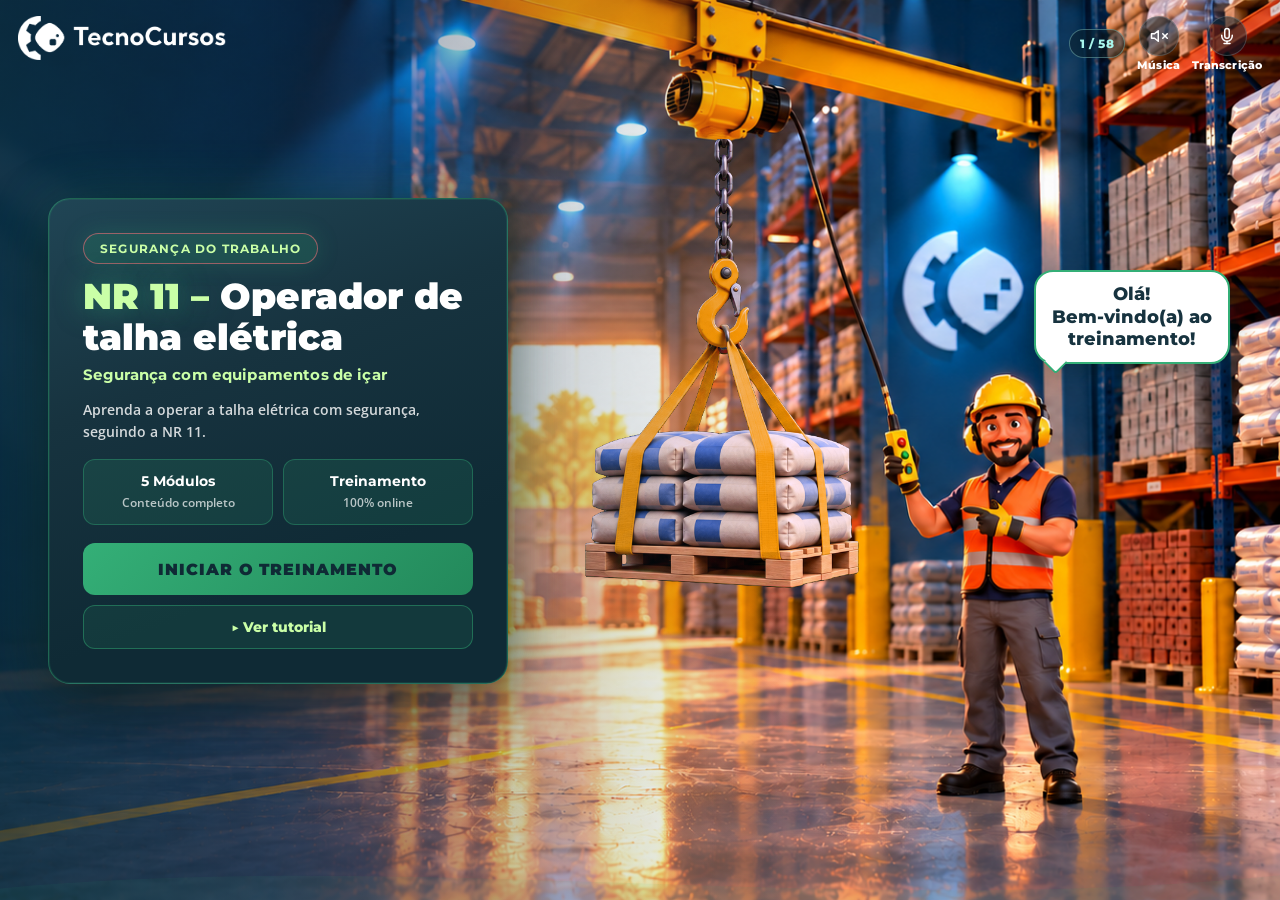
==== sessao-aprender.html @ 987eda0e "Publica o treinamento NR 11 Operador de Talha (HTML, áudios TTS e assets). EOF  Co-authored-by: Curs" ====
<!DOCTYPE html>
<html lang="pt-BR">
<head>
  <meta charset="UTF-8">
  <meta name="viewport" content="width=device-width, initial-scale=1, viewport-fit=cover">
  <meta name="referrer" content="no-referrer">
  <title>NR 11 – Operador de talha elétrica</title>
  <link href="https://fonts.googleapis.com/css2?family=Montserrat:wght@400;600;700;800;900&family=Open+Sans:wght@400;600;700&display=swap" rel="stylesheet">
  <script src="placeholders.js"></script>
  <link rel="stylesheet" href="question-screen.css?v=fat2">
  <link rel="stylesheet" href="capa-animada.css?v=nr11-5">
  <link rel="stylesheet" href="fundo-novo.css?v=gradLaranja1">
  <link rel="stylesheet" href="menu-compacto.css?v=tres3">
  <link rel="stylesheet" href="atividades.css?v=balanca1">
  <link rel="stylesheet" href="avancado-unlock.css?v=1">
  <link rel="stylesheet" href="mobile.css?v=m12">
  <style>
    html, body { margin: 0; height: 100%; overflow: hidden; }
  </style>
</head>
<body>
  <div class="qs-app" id="app">
    <!-- Selo "Bem-vindo ao treinamento" — sempre depois da capa (página 1),
         antes do menu. Toque/clique ou 6s para continuar. -->
    <section class="qs-unlock" id="unlockIntro" hidden aria-label="Bem-vindo ao treinamento">
      <div class="qs-unlock-badge" aria-hidden="true">
        <span class="qs-unlock-badge-face">⛓️</span>
      </div>
      <div class="qs-unlock-tag">NR 11 — OPERADOR DE TALHA ELÉTRICA</div>
      <h1 class="qs-unlock-title">Bem-vindo ao<br>treinamento</h1>
      <p class="qs-unlock-sub">Mais segurança para quem opera a talha elétrica.</p>
      <button type="button" class="qs-unlock-skip" id="btnUnlockSkip">Toque para continuar</button>
    </section>

    <!-- Capa (igual à referência) -->
    <section class="qs-home" id="home" aria-label="Abertura do treinamento">
      <div class="qs-home-photo" aria-hidden="true">
        <img class="qs-home-photo-img" id="homePhotoImg" src="assets/fotos/capa-fundo.png" alt="Capa do treinamento: instrutor da TecnoCursos ao lado de uma estante de EPIs">
        <div class="qs-home-veil"></div>
      </div>
      <div class="qs-home-inner">
        <div class="qs-home-card">
          <div class="qs-home-tag">SEGURANÇA DO TRABALHO</div>
          <h1><em>NR 11 –</em> Operador de talha elétrica</h1>
          <p class="qs-home-level">Segurança com equipamentos de içar</p>
          <p>Aprenda a operar a talha elétrica com segurança, seguindo a NR 11.</p>
          <div class="qs-home-badges">
            <div class="qs-home-badge">
              <div>
                <strong>5 Módulos</strong>
                <span>Conteúdo completo</span>
              </div>
            </div>
            <div class="qs-home-badge">
              <div>
                <strong>Treinamento</strong>
                <span>100% online</span>
              </div>
            </div>
          </div>
          <div class="qs-home-actions">
            <button type="button" class="qs-home-start" id="btnStartHome">
              <span>INICIAR O TREINAMENTO</span>
            </button>
            <button type="button" class="qs-home-tutorial" id="btnTutorialHome">
              <span>▶ Ver tutorial</span>
            </button>
          </div>
        </div>
      </div>
      <div class="qs-home-logo">
        <img src="assets/fotos/LOGO.png" alt="TecnoCursos">
      </div>
      <div class="qs-wave" aria-hidden="true">
        <svg viewBox="0 0 1440 100" preserveAspectRatio="none">
          <path d="M0,55 C480,10 960,90 1440,40 L1440,100 L0,100 Z" fill="rgba(52,175,119, 0.07)" />
        </svg>
      </div>
    </section>

    <header class="qs-top" id="topBar" hidden>
      <div class="qs-brand">
        <img src="assets/fotos/LOGO.png" alt="TecnoCursos">
      </div>
      <div class="qs-progress" id="progress" aria-label="Progresso"></div>
      <span class="qs-page-chip" id="pageChip" hidden>0/0</span>
      <div class="qs-tools">
        <button type="button" id="btnMode" class="qs-sim-btn" title="Modo simulação" hidden aria-pressed="false">
          <span class="qs-label" id="simLabel">Simulação: OFF</span>
        </button>
        <button type="button" id="btnMusic" class="qs-tool-btn" title="Música" aria-pressed="false">
          <span class="qs-tool-disc">
            <svg class="qs-tool-ico ico-off" viewBox="0 0 24 24" fill="none" stroke="currentColor" stroke-width="2" stroke-linecap="round" stroke-linejoin="round" aria-hidden="true">
              <polygon points="11 5 6 9 2 9 2 15 6 15 11 19 11 5"/><line x1="23" y1="9" x2="17" y2="15"/><line x1="17" y1="9" x2="23" y2="15"/>
            </svg>
            <svg class="qs-tool-ico ico-on" viewBox="0 0 24 24" fill="none" stroke="currentColor" stroke-width="2" stroke-linecap="round" stroke-linejoin="round" aria-hidden="true">
              <polygon points="11 5 6 9 2 9 2 15 6 15 11 19 11 5"/><path d="M15.54 8.46a5 5 0 0 1 0 7.07"/><path d="M19.07 4.93a10 10 0 0 1 0 14.14"/>
            </svg>
          </span>
          <span class="qs-tool-label">Música</span>
        </button>
        <button type="button" id="btnTranscript" class="qs-tool-btn" title="Transcrição">
          <span class="qs-tool-disc">
            <svg class="qs-tool-ico" viewBox="0 0 24 24" fill="none" stroke="currentColor" stroke-width="2" stroke-linecap="round" stroke-linejoin="round" aria-hidden="true">
              <path d="M12 2a3 3 0 0 0-3 3v7a3 3 0 0 0 6 0V5a3 3 0 0 0-3-3z"/><path d="M19 11v1a7 7 0 0 1-14 0v-1"/><line x1="12" y1="19" x2="12" y2="22"/><line x1="8" y1="22" x2="16" y2="22"/>
            </svg>
          </span>
          <span class="qs-tool-label">Transcrição</span>
        </button>
      </div>
    </header>

    <main class="qs-stage" id="stage" hidden>
      <button class="qs-nav" id="btnBack" aria-label="Anterior" disabled>
        <svg viewBox="0 0 24 24" fill="none" stroke="currentColor" stroke-width="2.4" stroke-linecap="round" stroke-linejoin="round"><polyline points="15 18 9 12 15 6"/></svg>
      </button>
      <div class="qs-col">
        <div class="qs-pts" id="ptsChip" hidden><span class="qs-pts-val">0 pts</span></div>
        <div class="qs-shell" id="shell"></div>
        <button type="button" class="qs-more" id="btnMore" hidden aria-label="Ver o conteúdo abaixo">
          <svg viewBox="0 0 24 24" fill="none" stroke="currentColor" stroke-width="2.6" stroke-linecap="round" stroke-linejoin="round" aria-hidden="true"><polyline points="6 9 12 15 18 9"/></svg>
        </button>
      </div>
      <button class="qs-nav" id="btnFwd" aria-label="Próximo" disabled>
        <svg viewBox="0 0 24 24" fill="none" stroke="currentColor" stroke-width="2.4" stroke-linecap="round" stroke-linejoin="round"><polyline points="9 18 15 12 9 6"/></svg>
      </button>
    </main>

    <div class="qs-wave qs-wave-session" id="sessionWave" aria-hidden="true" hidden>
      <svg viewBox="0 0 1440 100" preserveAspectRatio="none">
        <path d="M0,55 C480,10 960,90 1440,40 L1440,100 L0,100 Z" fill="rgba(52,175,119, 0.07)" />
      </svg>
    </div>
  </div>

  <!-- Modal Tutorial -->
  <div class="qs-tut-overlay" id="tutorialModal" hidden>
    <div class="qs-tut-card" role="dialog" aria-modal="true" aria-labelledby="tutTitle">
      <div class="qs-tut-accent" aria-hidden="true"></div>
      <div class="qs-tut-badge">▶ TUTORIAL</div>
      <h2 id="tutTitle">Antes de começar — <span>Orientações iniciais</span></h2>
      <p>Assista ao vídeo para entender como navegar pelos módulos, responder às atividades e usar as ferramentas.</p>
      <div class="qs-tut-video">
        <iframe id="tutIframe" src="https://player-vz-d35edf2a-8e7.tv.pandavideo.com.br/embed/?v=58c2b207-5c32-4336-acba-6df97de39825&saveProgress=false" title="Tutorial do treinamento" allow="accelerometer;gyroscope;autoplay;encrypted-media;picture-in-picture" allowfullscreen fetchpriority="high"></iframe>
      </div>
      <div class="qs-tut-foot">
        <button type="button" class="qs-tut-close" id="btnTutorialClose">✓ Entendi, vamos começar</button>
      </div>
    </div>
  </div>

    <div class="qs-toast" id="simToast" hidden role="status"></div>

    <button type="button" class="qs-jump-fab" id="simFab" hidden>Sim · mapa</button>
    <aside class="qs-jump" id="simJump" hidden>
      <header>
        <div>
          <strong>Mapa da simulação</strong>
          <span id="simJumpPos">—</span>
        </div>
        <button type="button" id="btnJumpClose" aria-label="Fechar mapa">×</button>
      </header>
      <div class="qs-jump-list" id="simJumpList"></div>
      <button type="button" class="qs-jump-off" id="btnJumpOff">Desligar simulação</button>
    </aside>

  <audio id="bg-music" loop preload="metadata" aria-hidden="true"></audio>

  <script src="question-screen-data.js?v=fat1"></script>
  <script src="question-screen.js?v=fat1"></script>
  <script src="capa-animada.js?v=nr11-3"></script>
  <script src="narration-text.js?v=mergeFirstAid7"></script>
  <script src="narration.js?v=tts6"></script>
  <script>
(function () {
  var session = window.QUESTION_SCREEN_SESSION;
  if (!session || !session.modules || !session.modules.length) {
    document.getElementById('shell').innerHTML = '<div class="qs-menu"><p>Conteúdo não encontrado.</p></div>';
    return;
  }

  var modules = session.modules;

  /* A abertura e o menu também são páginas numeradas, então abrem o catálogo.
     mi/si = -1 marca que não são telas de módulo; quem navega olha o "view". */
  var catalog = [
    { n: 1, view: 'home', mi: -1, si: -1, mod: 0, type: 'home', title: 'Abertura', kind: 'Abertura' },
    { n: 2, view: 'menu', mi: -1, si: -1, mod: 0, type: 'menu', title: 'Conteúdo programático', kind: 'Menu' }
  ];
  modules.forEach(function (m, mi) {
    (m.screens || []).forEach(function (s, si) {
      catalog.push({
        n: catalog.length + 1,
        view: 'play',
        mi: mi,
        si: si,
        mod: m.id,
        type: s.type || '',
        title: s.title || s.question || s.kicker || s.type || 'Tela',
        kind: (
          s.type === 'cover' ? 'Capa' :
          s.type === 'video' ? 'Vídeo' :
          s.type === 'image' ? 'Foto' :
          s.type === 'content' ? 'Texto' :
          s.type === 'quiz-intro' ? 'Desafio' :
          s.type === 'question' ? 'Pergunta' :
          s.type === 'reflect' ? 'Reflexão' :
          s.type === 'compare' ? 'Compare' :
          s.type === 'order' ? 'Ordenar' :
          s.type === 'match' ? 'Associação' :
          s.type === 'fill' ? 'Completar' :
          s.type === 'sort' ? 'Classificar' :
          s.type === 'rhythm' ? 'Ritmo' :
          s.type === 'finale' ? 'Conclusão' :
          s.type
        )
      });
    });
  });
  var jumpOpen = false;
  var modIndex = -1;
  var slideIndex = 0;
  var answered = {};
  var qs = null;
  var mode = 'home'; /* home | menu | play */
  var showingResult = false;
  var autoAdvanceTimer = null;
  var quizState = {
    active: false,
    correct: 0,
    answered: 0,
    minCorrect: 0,
    total: 0,
    introIndex: -1,
    passed: false,
    points: 0,
    streak: 0,
    bestStreak: 0
  };
  var sessionAnswers = {};
  var PTS_MAX = 50;
  function isScoreType(type) {
    return type === 'question' || type === 'order' || type === 'match' || type === 'fill' || type === 'sort' || type === 'rhythm';
  }
  function isGateType(type) {
    return isScoreType(type) || type === 'reflect' || type === 'compare';
  }
  // regras/atividades interativas: a seta só libera depois de concluir a sequência
  function isStepsGate(s) {
    if (!s || s.type !== 'content') return false;
    if (s.steps || s.skin === 'ficha') return true;
    var layout = s.layout;
    if (layout === 'lista-foto' || layout === 'acordeao' || layout === 'mural') return true;
    if (layout === 'quickcards' && (s.qcStyle === 'checklist' || s.qcStyle === 'deck')) return true;
    return false;
  }
  // vídeo com player: só libera o avanço faltando ~8s para o fim
  function isVideoGate(s) {
    return !!(s && s.type === 'video' && (s.embed || s.panda || s.video));
  }
  function isQuizStep(s) {
    return !!(s && isScoreType(s.type));
  }
  var questionCount = catalog.filter(function (item) { return isScoreType(item.type); }).length;

  function sessionTotals() {
    var pts = 0;
    var hits = 0;
    Object.keys(sessionAnswers).forEach(function (id) {
      var a = sessionAnswers[id] || {};
      pts += a.pts || 0;
      if (a.correct) hits += 1;
    });
    return {
      points: pts,
      hits: hits,
      answered: Object.keys(sessionAnswers).length,
      questions: questionCount,
      max: questionCount * PTS_MAX
    };
  }

  function sessionMedal(tot) {
    var max = tot.max || 1;
    var pct = tot.points / max;
    if (pct >= 0.8) return { emoji: '🥇', name: 'Medalha de ouro', rank: 'gold' };
    if (pct >= 0.6) return { emoji: '🥈', name: 'Medalha de prata', rank: 'silver' };
    return { emoji: '🥉', name: 'Medalha de bronze', rank: 'bronze' };
  }

  function quizMedal(passed, correct, total) {
    var pct = total ? correct / total : 0;
    if (pct >= 1) return { emoji: '🥇', name: 'Medalha de ouro', rank: 'gold' };
    if (passed && pct >= 0.8) return { emoji: '🥈', name: 'Medalha de prata', rank: 'silver' };
    if (passed) return { emoji: '🥉', name: 'Medalha de bronze', rank: 'bronze' };
    return { emoji: '📚', name: '', rank: 'none' };
  }

  function updatePtsChip() {
    var chip = document.getElementById('ptsChip');
    if (!chip) return;
    var tot = sessionTotals();
    /* O placar só faz sentido na atividade do fim do módulo: fora dela não
       há o que pontuar, e o chip virava enfeite pelo resto do curso. Vale
       da abertura do desafio até o resultado; depois some de novo. */
    var s = mode === 'play' ? current() : null;
    var noDesafio = !!s && (isScoreType(s.type) || s.type === 'quiz-intro');
    chip.hidden = !(noDesafio || (mode === 'play' && showingResult));
    var val = chip.querySelector('.qs-pts-val');
    if (!val) {
      val = document.createElement('span');
      val.className = 'qs-pts-val';
      chip.insertBefore(val, chip.firstChild);
    }
    val.textContent = tot.points + ' pts';
  }

  /* No acerto o placar “pula” e sobe um +N — feedback rápido sem atrapalhar. */
  function celebratePts(gained) {
    var chip = document.getElementById('ptsChip');
    if (!chip || !(gained > 0)) {
      updatePtsChip();
      return;
    }
    updatePtsChip();
    chip.classList.remove('is-gain');
    void chip.offsetWidth;
    chip.classList.add('is-gain');

    var fly = chip.querySelector('.qs-pts-fly');
    if (!fly) {
      fly = document.createElement('span');
      fly.className = 'qs-pts-fly';
      fly.setAttribute('aria-hidden', 'true');
      chip.appendChild(fly);
    }
    fly.textContent = '+' + gained;
    fly.classList.remove('is-on');
    void fly.offsetWidth;
    fly.classList.add('is-on');

    clearTimeout(celebratePts._t);
    celebratePts._t = setTimeout(function () {
      chip.classList.remove('is-gain');
      if (fly) fly.classList.remove('is-on');
    }, 900);
  }

  function clearAutoAdvance() {
    if (autoAdvanceTimer) {
      clearTimeout(autoAdvanceTimer);
      autoAdvanceTimer = null;
    }
  }

  function resetQuizState() {
    quizState = {
      active: false,
      correct: 0,
      answered: 0,
      minCorrect: 0,
      total: 0,
      introIndex: -1,
      passed: false,
      points: 0,
      streak: 0,
      bestStreak: 0
    };
    showingResult = false;
    updatePtsChip();
  }

  function countQuizQuestionsFrom(startIdx) {
    var list = screens();
    var n = 0;
    for (var i = startIdx + 1; i < list.length; i++) {
      if (!isScoreType(list[i].type)) break;
      n++;
    }
    return n || 1;
  }

  function isLastQuizQuestion() {
    var s = current();
    if (!isQuizStep(s)) return false;
    var next = screens()[slideIndex + 1];
    return !isQuizStep(next);
  }

  function clearQuizAnswers() {
    var list = screens();
    if (quizState.introIndex < 0) return;
    for (var i = quizState.introIndex + 1; i < list.length; i++) {
      if (!isScoreType(list[i].type)) break;
      delete answered[list[i].id];
      delete sessionAnswers[list[i].id];
    }
  }

  /* Progresso dos módulos só vale nesta sessão (memória).
     F5 / Ctrl+F5 zera tudo e volta pra capa — como antes. */
  var RESUME_KEY = 'nr12-sessao-aprender-resume';
  var progress = { unlockedUpTo: 0, completed: {} };

  function saveResume() {
    /* no-op: não persiste mais no navegador */
  }

  try { localStorage.removeItem(RESUME_KEY); } catch (err) {}

  var demoMode = false;
  try { demoMode = sessionStorage.getItem('nr12-demoMode') === '1'; } catch (err) {}

  function isUnlocked(i) {
    if (demoMode) return true;
    return i >= 0 && i <= progress.unlockedUpTo;
  }

  function isCompleted(i) {
    return !!progress.completed[String(i)];
  }

  function completeCurrentModule() {
    if (modIndex < 0) return;
    progress.completed[String(modIndex)] = true;
    if (modIndex + 1 < modules.length) {
      progress.unlockedUpTo = Math.max(progress.unlockedUpTo, modIndex + 1);
    }
  }

  // módulo disponível agora; 0 quando todos já foram concluídos
  function nextModuleNumber() {
    for (var i = 0; i < modules.length; i++) {
      if (isUnlocked(i) && !isCompleted(i)) return modules[i].id;
    }
    return 0;
  }

  function menuCallout() {
    var next = -1;
    for (var i = 0; i < modules.length; i++) {
      if (isUnlocked(i) && !isCompleted(i)) { next = i; break; }
    }
    if (next < 0) {
      var allDone = modules.every(function (_, i) { return isCompleted(i); });
      if (allDone) {
        return {
          title: 'Treinamento concluído!',
          body: 'Você finalizou todos os módulos. Pode revisitar qualquer um quando quiser.'
        };
      }
      next = progress.unlockedUpTo;
    }
    var m = modules[next];
    if (next === 0 && !isCompleted(0)) {
      return {
        title: demoMode ? 'Modo simulação ligado' : 'Vamos começar pelo Módulo 1?',
        body: demoMode
          ? 'Todos os módulos estão liberados. Avance sem travar em quiz ou vídeo.'
          : 'Toque no card liberado para iniciar.'
      };
    }
    return {
      title: demoMode ? 'Modo simulação ligado' : ('Módulo ' + m.id + ' liberado!'),
      body: demoMode
        ? 'Todos os módulos estão liberados. Avance sem travar em quiz ou vídeo.'
        : 'Toque no card para continuar.'
    };
  }

  var app = document.getElementById('app');
  var home = document.getElementById('home');
  var topBar = document.getElementById('topBar');
  var stage = document.getElementById('stage');
  var progressEl = document.getElementById('progress');
  var shell = document.getElementById('shell');
  var btnBack = document.getElementById('btnBack');
  var btnFwd = document.getElementById('btnFwd');
  var brandTxt = null;
  var bgMusic = document.getElementById('bg-music');

  if (brandTxt) brandTxt.textContent = (session.meta && session.meta.title) || 'NR 11';
  if (bgMusic) {
    bgMusic.src = (session.meta && session.meta.musicSrc) || 'musica/musica_foco.mp3';
    bgMusic.volume = 0.35;
  }

  var sessionWave = document.getElementById('sessionWave');

  function setChrome(visible) {
    // a barra fica sempre no DOM: na abertura o CSS deixa só as ferramentas
    if (topBar) topBar.hidden = false;
    if (stage) stage.hidden = !visible;
    if (home) home.hidden = visible;
    if (sessionWave) sessionWave.hidden = !visible;
    app.classList.toggle('is-home', !visible);
  }

  function showHome() {
    mode = 'home';
    modIndex = -1;
    clearAutoAdvance();
    resetQuizState();
    if (qs) { qs.destroy(); qs = null; }
    setChrome(false);
    renderProgress();
    syncJumpUI();
    saveResume();
    if (window.Narration) Narration.pageChanged();
  }

  function currentMod() { return modules[modIndex]; }
  function screens() { return currentMod() ? currentMod().screens : []; }
  function current() { return screens()[slideIndex]; }

  function isFinale() {
    var s = current();
    return !!(s && s.type === 'finale');
  }

  function exitPlay() {
    if (isFinale()) showHome();
    else showMenu();
  }

  function renderProgress() {
    if (mode !== 'play') {
      progressEl.innerHTML = '';
      return;
    }
    var list = screens();
    progressEl.innerHTML = list.map(function (_, i) {
      var cls = i < slideIndex ? 'done' : (i === slideIndex ? 'cur' : '');
      return '<i class="' + cls + '"></i>';
    }).join('');
  }

  function canForward() {
    if (isFinale()) return modIndex + 1 < modules.length;
    if (showingResult) return !!quizState.passed;
    var s = current();
    if (!s) return false;
    /* Com o modo simulação ligado, a seta passa em todas as páginas (inclusive as de passos, faixas e lista com foto). */
    if (demoMode) return true;
    if (isStepsGate(s)) return !!answered[s.id];
    if (s.type === 'question') return !!answered[s.id];
    if (isGateType(s.type)) return !!answered[s.id];
    if (isVideoGate(s)) return !!answered[s.id];
    return true;
  }

  function updateNav() {
    if (mode === 'home') {
      btnBack.disabled = true;
      btnFwd.disabled = true;
      return;
    }
    if (mode === 'menu') {
      btnBack.disabled = false;
      btnFwd.disabled = true;
      return;
    }
    if (mode !== 'play') {
      btnBack.disabled = true;
      btnFwd.disabled = true;
      return;
    }
    btnBack.disabled = showingResult;
    btnFwd.disabled = showingResult ? !quizState.passed : !canForward();
  }

  // temas das questões erradas, para orientar o que estudar antes de tentar de novo
  function buildReviewList() {
    var list = screens();
    var out = [];
    var seen = {};
    if (quizState.introIndex < 0) return out;
    for (var i = quizState.introIndex + 1; i < list.length; i++) {
      var s = list[i];
      if (!isScoreType(s.type)) break;
      if (s.opinion) continue;
      var ans = sessionAnswers[s.id];
      if (ans && ans.correct) continue;
      var topic = s.review || s.question || s.title || '';
      if (!topic || seen[topic]) continue;
      seen[topic] = true;
      out.push(topic);
    }
    return out;
  }

  function showQuizResult() {
    clearAutoAdvance();
    showingResult = true;
    var total = quizState.total || quizState.answered || 1;
    var hits = quizState.correct;
    var min = quizState.minCorrect || Math.ceil(total * 0.75);
    quizState.passed = hits >= min;
    var medal = quizMedal(quizState.passed, hits, total);
    var m = currentMod() || {};
    var unlock = m.titleUnlock || null;
    /* Só libera o título do módulo no último desafio — se ainda houver
       conteúdo depois (ex.: primeiros socorros + RCP no mesmo módulo),
       o resultado intermediário fica só com a medalha. */
    var listNow = screens();
    var afterQuiz = slideIndex + 1;
    while (afterQuiz < listNow.length && isScoreType(listNow[afterQuiz].type)) afterQuiz++;
    var isModuleClosingQuiz = afterQuiz >= listNow.length;
    var titleUnlock = (quizState.passed && unlock && isModuleClosingQuiz)
      ? {
          moduleLabel: 'Módulo ' + m.id + ' concluído',
          title: unlock.title,
          body: unlock.body,
          icon: unlock.icon
        }
      : null;
    var faceIcon = titleUnlock ? (titleUnlock.icon || '🏅') : medal.emoji;
    var faceRank = titleUnlock ? 'title' : medal.rank;

    if (qs) qs.destroy();
    qs = QuestionScreen.mount(shell, {
      type: 'quiz-result',
      passed: quizState.passed,
      score: hits,
      total: total,
      minCorrect: min,
      points: quizState.points,
      streak: quizState.bestStreak,
      medal: faceIcon,
      medalName: '',
      medalRank: faceRank,
      icon: faceIcon,
      title: quizState.passed ? 'Desafio concluído!' : 'Desafio não concluído',
      titleUnlock: titleUnlock,
      review: quizState.passed ? [] : buildReviewList()
    }, {
      onContinue: handleContinue
    });

    renderProgress();
    updateNav();
    updatePtsChip();
    if (quizState.passed) {
      try { if (typeof playBeep === 'function') playBeep('end'); } catch (e) {}
    }
    if (window.Narration) Narration.pageChanged();
  }

  function restartQuiz() {
    clearAutoAdvance();
    showingResult = false;
    clearQuizAnswers();
    quizState.correct = 0;
    quizState.answered = 0;
    quizState.passed = false;
    quizState.points = 0;
    quizState.streak = 0;
    quizState.bestStreak = 0;
    quizState.active = true;
    if (quizState.introIndex >= 0) {
      slideIndex = quizState.introIndex;
      mountSlide();
    }
  }

  function finishAfterQuiz() {
    clearAutoAdvance();
    showingResult = false;
    quizState.active = false;
    var list = screens();
    var next = slideIndex + 1;
    while (next < list.length && isScoreType(list[next].type)) next++;
    if (next >= list.length) {
      completeCurrentModule();
      var nextMod = modIndex + 1;
      if (nextMod < modules.length) {
        progress.unlockedUpTo = Math.max(progress.unlockedUpTo, nextMod);
        openModule(nextMod);
        return;
      }
      showMenu();
      return;
    }
    slideIndex = next;
    mountSlide();
    if (isFinale()) completeCurrentModule();
  }

  function handleContinue(info) {
    var action = info && info.action;
    if (action === 'retry') {
      restartQuiz();
      return;
    }
    if (action === 'finish') {
      finishAfterQuiz();
      return;
    }
    advance();
  }

  function advance() {
    clearAutoAdvance();
    if (showingResult) {
      if (quizState.passed || demoMode) finishAfterQuiz();
      return;
    }
    if (!canForward() && !demoMode) return;
    var s = current();
    if (s && isQuizStep(s) && answered[s.id] && isLastQuizQuestion()) {
      showQuizResult();
      return;
    }
    if (slideIndex >= screens().length - 1) {
      completeCurrentModule();
      var nextMod = modIndex + 1;
      if (nextMod < modules.length) {
        progress.unlockedUpTo = Math.max(progress.unlockedUpTo, nextMod);
        openModule(nextMod);
        return;
      }
      if (isFinale()) {
        updateNav();
        return;
      }
      showMenu();
      return;
    }
    go(1);
  }

  function showMenu() {
    mode = 'menu';
    modIndex = -1;
    clearAutoAdvance();
    resetQuizState();
    if (qs) { qs.destroy(); qs = null; }
    if (brandTxt) brandTxt.textContent = (session.meta && session.meta.title) || 'NR 11';
    setChrome(true);
    var callout = menuCallout();
    shell.innerHTML =
      '<div class="qs-menu">' +
        '<h1><span class="qs-menu-norm">NR 11 –</span> Operador de talha elétrica</h1>' +
        '<p class="qs-menu-level">Segurança com equipamentos de içar</p>' +
        '<p class="qs-menu-lead">Conteúdo programático completo.</p>' +
        '<div class="qs-start-callout" role="status">' +
          '<strong>' + callout.title + '</strong>' +
          '<span>' + callout.body + '</span>' +
        '</div>' +
        '<div class="qs-mod-grid">' +
          modules.map(function (m, i) {
            var locked = !isUnlocked(i);
            var done = isCompleted(i);
            var cls = locked ? ' is-locked' : (done ? ' is-done' : ' is-open is-pulse');
            var statusLabel = locked
              ? ('Após o Módulo ' + modules[i - 1].id)
              : (done ? 'Concluído' : (i === 0 ? 'Começar' : 'Continuar'));
            var statusCls = locked ? 'qs-lock' : (done ? 'qs-done' : 'qs-go');
            return '<button type="button" class="qs-mod-card' + cls + '"' +
              ' data-mod="' + i + '"' +
              (locked ? ' disabled aria-disabled="true"' : '') +
              ' aria-label="Módulo ' + m.id + ': ' + m.title + (locked ? ' (libera após o Módulo ' + modules[i - 1].id + ')' : '') + '"' +
              '>' +
              '<div class="qs-mod-num">' + m.id + '</div>' +
              '<strong class="qs-mod-title">' + m.title + '</strong>' +
              '<em class="' + statusCls + '">' + statusLabel + '</em>' +
            '</button>';
          }).join('') +
        '</div>' +
      '</div>';
    renderProgress();
    updateNav();
    syncJumpUI();
    revelarModuloLiberado();
    saveResume();
    if (window.Narration) Narration.pageChanged();
  }

  /* No celular a trilha não cabe inteira: a lista começa no Módulo 1 e o
     módulo da vez pode ficar abaixo da dobra, passando a impressão de que o
     curso termina no 2. Aqui a rolagem já vai até ele. O movimento é suave de
     propósito: além de levar ao card certo, mostra que a lista corre.

     O alvo é o índice liberado, e não o primeiro card marcado como aberto:
     quem pula páginas pelo atalho destrava todos os módulos anteriores de
     uma vez, e aí o primeiro aberto seria sempre o Módulo 1. */
  function revelarModuloLiberado() {
    var caixa = shell.querySelector('.qs-menu');
    if (!caixa) return;
    var alvo = Math.min(progress.unlockedUpTo, modules.length - 1);
    var card = caixa.querySelector('.qs-mod-card[data-mod="' + alvo + '"]');
    if (!card) return;

    requestAnimationFrame(function () {
      var sobra = caixa.scrollHeight - caixa.clientHeight;
      if (sobra <= 0) return;                       // cabe tudo: nada a fazer

      /* offsetTop, e não getBoundingClientRect: o menu entra com uma animação
         que o encolhe um pouco, e medida de tela sai torta enquanto ela roda. */
      var topo = card.offsetTop;
      var fim = topo + card.offsetHeight;
      var vista = caixa.scrollTop;

      // não basta caber na borda: sem respiro embaixo o card passa despercebido
      var RESPIRO = 40;
      if (topo >= vista && fim + RESPIRO <= vista + caixa.clientHeight) return;

      caixa.scrollTo({
        top: Math.max(0, Math.min(sobra, topo - 12)),
        behavior: 'smooth'
      });
    });
  }

  function openModule(i) {
    if (!isUnlocked(i)) return;
    clearAutoAdvance();
    resetQuizState();
    setChrome(true);
    modIndex = i;
    slideIndex = 0;
    answered = {};
    mode = 'play';
    if (brandTxt) brandTxt.textContent = 'Módulo ' + currentMod().id;
    prefetchNearbyImages(0);
    var list = screens();
    for (var j = 0; j < list.length; j++) {
      if (list[j] && list[j].image) prefetchImage(list[j].image);
    }
    mountSlide();
  }

  function currentGlobalPage() {
    if (mode === 'home') return 1;
    if (mode === 'menu') return 2;
    if (mode !== 'play' || modIndex < 0) return 0;
    for (var i = 0; i < catalog.length; i++) {
      if (catalog[i].mi === modIndex && catalog[i].si === slideIndex) return catalog[i].n;
    }
    return 0;
  }

  function typeLabel(type) {
    return (
      type === 'home' ? 'Abertura' :
      type === 'menu' ? 'Menu' :
      type === 'cover' ? 'Capa' :
      type === 'video' ? 'Vídeo' :
      type === 'image' ? 'Foto' :
      type === 'content' ? 'Texto' :
      type === 'quiz-intro' ? 'Desafio' :
      type === 'question' ? 'Pergunta' :
      type === 'reflect' ? 'Reflexão' :
      type === 'compare' ? 'Compare' :
      type === 'order' ? 'Ordenar' :
      type === 'match' ? 'Associação' :
      type === 'fill' ? 'Completar' :
      type === 'sort' ? 'Classificar' :
      type === 'rhythm' ? 'Ritmo' :
      type === 'finale' ? 'Conclusão' :
      type || 'Tela'
    );
  }

  function prepareQuizForJump(targetSi) {
    var list = screens();
    var intro = -1;
    var i;
    for (i = 0; i < list.length; i++) {
      if (list[i].type === 'quiz-intro') intro = i;
    }
    if (intro < 0) return;
    var total = 0;
    var min = 0;
    for (i = intro + 1; i < list.length; i++) {
      if (isScoreType(list[i].type)) total++;
    }
    min = list[intro].minCorrect != null ? Number(list[intro].minCorrect) : Math.ceil(total * 0.75);
    quizState = {
      active: true,
      correct: total,
      answered: total,
      minCorrect: min,
      total: total,
      introIndex: intro,
      passed: true,
      points: 0,
      streak: 0,
      bestStreak: 0
    };
    for (i = 0; i < list.length; i++) {
      if ((isGateType(list[i].type) || isStepsGate(list[i]) || isVideoGate(list[i])) && list[i].id) {
        answered[list[i].id] = true;
      }
    }
    if (targetSi > intro) showingResult = false;
  }

  function jumpToPage(n) {
    var item = catalog[n - 1];
    if (!item) return false;
    if (item.view === 'home') { showHome(); return true; }
    if (item.view === 'menu') { showMenu(); return true; }
    /* O pulo atravessa o bloqueio dos módulos, então libera o caminho até ali:
       sem isso o menu mostraria como trancado o módulo em que a pessoa está. */
    progress.unlockedUpTo = Math.max(progress.unlockedUpTo, item.mi);
    jumpToScreen(item.mi, item.si);
    return true;
  }

  /* Última tela de conteúdo de um módulo: quem volta para o módulo anterior
     para aqui, e não na última pergunta do desafio. */
  function lastContentIndex(mi) {
    var list = (modules[mi] && modules[mi].screens) || [];
    for (var i = list.length - 1; i >= 0; i--) {
      if (!isScoreType(list[i].type) && list[i].type !== 'quiz-intro') return i;
    }
    return Math.max(0, list.length - 1);
  }

  function jumpToScreen(mi, si) {
    if (!modules[mi] || !modules[mi].screens[si]) return;
    clearAutoAdvance();
    resetQuizState();
    answered = {};
    setChrome(true);
    modIndex = mi;
    slideIndex = si;
    mode = 'play';
    if (brandTxt) brandTxt.textContent = 'Módulo ' + currentMod().id;
    var s = current();
    if (s && (isQuizStep(s) || s.type === 'quiz-intro' || s.type === 'finale')) {
      prepareQuizForJump(si);
    }
    mountSlide();
    syncJumpUI();
    var listEl = document.getElementById('simJumpList');
    var cur = listEl && listEl.querySelector('.qs-jump-item.is-cur');
    if (cur && cur.scrollIntoView) cur.scrollIntoView({ block: 'nearest' });
  }

  function renderJumpList() {
    var box = document.getElementById('simJumpList');
    if (!box) return;
    var html = '';
    var lastMod = null;
    var curN = currentGlobalPage();
    catalog.forEach(function (item) {
      if (item.mod !== lastMod) {
        lastMod = item.mod;
        html += '<div class="qs-jump-mod">' +
          (item.view === 'play' ? ('Módulo ' + item.mod) : 'Início') + '</div>';
      }
      html += '<button type="button" class="qs-jump-item' + (item.n === curN ? ' is-cur' : '') + '" data-jump="' + item.n + '">' +
        '<span class="qs-jump-n">' + item.n + '</span>' +
        '<span><small>' + typeLabel(item.type) + '</small><b>' + item.title + '</b></span>' +
      '</button>';
    });
    box.innerHTML = html;
    box.querySelectorAll('[data-jump]').forEach(function (btn) {
      btn.addEventListener('click', function () {
        sfx('click');
        jumpToPage(+btn.getAttribute('data-jump'));
      });
    });
  }

  function setJumpOpen(on) {
    jumpOpen = !!on && !!demoMode;
    var panel = document.getElementById('simJump');
    if (panel) panel.hidden = !jumpOpen;
    if (jumpOpen) renderJumpList();
  }

  function syncJumpUI() {
    var globalTotal = catalog.length;
    var globalN = currentGlobalPage();
    var globalPos = globalN ? (globalN + ' / ' + globalTotal) : ('— / ' + globalTotal);
    var chip = document.getElementById('pageChip');
    if (chip) {
      chip.hidden = !globalTotal || !globalN;
      chip.textContent = globalN ? (globalN + ' / ' + globalTotal) : '0 / 0';
      chip.title = 'Página do treinamento (total)';
    }
    var posEl = document.getElementById('simJumpPos');
    if (posEl) posEl.textContent = globalPos;
    var fab = document.getElementById('simFab');
    if (fab) fab.hidden = !demoMode;
    if (jumpOpen && demoMode) renderJumpList();
    else if (!demoMode) setJumpOpen(false);
  }

  var imagePrefetchCache = {};
  function prefetchImage(src) {
    if (!src || imagePrefetchCache[src]) return;
    imagePrefetchCache[src] = true;
    var img = new Image();
    img.decoding = 'async';
    img.src = src;
  }
  function prefetchNearbyImages(fromIndex) {
    var list = screens();
    var start = Math.max(0, fromIndex | 0);
    var end = Math.min(list.length, start + 3);
    for (var i = start; i < end; i++) {
      if (list[i] && list[i].image) prefetchImage(list[i].image);
    }
  }

  function mountSlide() {
    var s = current();
    if (!s) return;
    clearAutoAdvance();
    showingResult = false;
    prefetchNearbyImages(slideIndex);
    var payload = Object.assign({}, s);

    if (s.type === 'finale') {
      var tot = sessionTotals();
      var medal = sessionMedal(tot);
      payload.points = tot.points;
      payload.maxPoints = tot.max;
      payload.hits = tot.hits;
      payload.questions = tot.questions;
      payload.medal = medal.emoji;
      payload.medalName = medal.name;
      payload.medalRank = medal.rank;
      try { if (typeof playBeep === 'function') playBeep('end'); } catch (e) {}
    }

    if (s.type === 'quiz-intro') {
      var total = s.count != null ? Number(s.count) : countQuizQuestionsFrom(slideIndex);
      quizState = {
        active: true,
        correct: 0,
        answered: 0,
        minCorrect: s.minCorrect != null ? Number(s.minCorrect) : Math.ceil(total * 0.75),
        total: total,
        introIndex: slideIndex,
        passed: false,
        points: 0,
        streak: 0,
        bestStreak: 0
      };
    }

    if (qs) qs.destroy();
    qs = QuestionScreen.mount(shell, payload, {
      quizScoring: quizState.active && isQuizStep(s) && !s.opinion,
      maxPoints: PTS_MAX,
      /* 40s: tempo padrao das atividades pontuadas (pergunta, ordenar, etc.). */
      time: s.time || 40,
      onSelect: function (result) {
        answered[s.id] = true;
        if (quizState.active && isQuizStep(s) && !s.opinion) {
          var pts = (result && result.points) || 0;
          sessionAnswers[s.id] = { pts: pts, correct: !!(result && result.correct) };
          quizState.answered += 1;
          if (result && result.correct) {
            quizState.correct += 1;
            quizState.streak += 1;
            quizState.bestStreak = Math.max(quizState.bestStreak, quizState.streak);
            quizState.points += pts;
            updateNav();
            celebratePts(pts);
          } else {
            quizState.streak = 0;
            updateNav();
            updatePtsChip();
          }
        } else {
          updateNav();
          updatePtsChip();
        }
        if (!isQuizStep(s)) return;
        clearAutoAdvance();
        /* ordenar: erro com tentativas ainda disponíveis não chega aqui (_complete
           só roda no acerto ou esgotou tentativas). No fail final, dá tempo de ler. */
        autoAdvanceTimer = setTimeout(function () {
          if (isLastQuizQuestion()) showQuizResult();
          else go(1);
        }, s.type === 'rhythm' ? 4000
          : (s.type === 'order' && !(result && result.correct)) ? 4500
          : s.type === 'order' || s.type === 'match' || s.type === 'fill' || s.type === 'sort' ? 1600
          : 3000);
      },
      onContinue: handleContinue
    });

    if (!isGateType(s.type) && !isVideoGate(s) && !isStepsGate(s)) answered[s.id] = true;
    if (s.type === 'finale') completeCurrentModule();
    renderProgress();
    updateNav();
    updatePtsChip();
    syncJumpUI();
    saveResume();
    if (window.Narration) Narration.pageChanged();
  }

  function go(delta) {
    if (mode === 'menu') {
      if (delta < 0) showHome();
      return;
    }
    if (mode !== 'play') return;
    clearAutoAdvance();
    if (showingResult) {
      if (delta > 0 && quizState.passed) finishAfterQuiz();
      return;
    }
    if (delta < 0 && slideIndex <= 0) {
      // trilha contínua: a volta atravessa os módulos em vez de parar no menu.
      // Só o Módulo 1 devolve para a capa de abertura.
      if (modIndex > 0) jumpToScreen(modIndex - 1, lastContentIndex(modIndex - 1));
      else showHome();
      return;
    }
    if (delta > 0) {
      var s = current();
      if (s && isQuizStep(s) && answered[s.id] && isLastQuizQuestion()) {
        showQuizResult();
        return;
      }
    }
    var next = slideIndex + delta;
    if (next < 0 || next >= screens().length) return;
    if (delta > 0 && !canForward()) return;
    slideIndex = next;
    mountSlide();
  }

  function openTutorial() {
    var modal = document.getElementById('tutorialModal');
    var iframe = document.getElementById('tutIframe');
    if (!modal) return;
    modal.hidden = false;
    if (iframe && !iframe.getAttribute('data-src')) {
      iframe.setAttribute('data-src', iframe.src);
    }
  }

  function closeTutorial() {
    var modal = document.getElementById('tutorialModal');
    var iframe = document.getElementById('tutIframe');
    if (modal) modal.hidden = true;
    if (iframe) {
      var src = iframe.getAttribute('data-src') || iframe.getAttribute('src') || iframe.src;
      iframe.src = src;
    }
  }

  function sfx(type) {
    try { if (typeof playBeep === 'function') playBeep(type); } catch (e) {}
  }

  shell.addEventListener('click', function (e) {
    var card = e.target.closest('.qs-mod-card');
    if (card) {
      sfx('click');
      openModule(+card.dataset.mod);
    }
  });

  btnBack.addEventListener('click', function () { sfx('click'); go(-1); });
  btnFwd.addEventListener('click', function () { sfx('click'); advance(); });
  document.getElementById('btnStartHome').addEventListener('click', function () { sfx('click'); goToMenuWithUnlockIntro(); });
  document.getElementById('btnTutorialHome').addEventListener('click', openTutorial);
  document.getElementById('btnTutorialClose').addEventListener('click', closeTutorial);
  document.getElementById('tutorialModal').addEventListener('click', function (e) {
    if (e.target === this) closeTutorial();
  });

  /* Narração: o botão liga e desliga. Ligado, ele acompanha a navegação e
     narra cada tela nova sozinho. */
  var btnTranscript = document.getElementById('btnTranscript');
  if (window.Narration) {
    Narration.bindNarrationEvents({
      button: btnTranscript,
      getState: function () {
        var mod = currentMod();
        return {
          mode: mode,
          screen: mode === 'play' && !showingResult ? current() : null,
          nextModule: mode === 'menu' ? nextModuleNumber() : 0,
          pageN: currentGlobalPage() || (mode === 'home' ? 1 : 0),
          pageTotal: catalog.length,
          showingResult: !!showingResult,
          quizPassed: !!(showingResult && quizState.passed),
          moduleId: mod && mod.id
        };
      }
    });
  }

  btnTranscript.addEventListener('click', function () {
    if (window.Narration) Narration.toggleNarration();
  });

  /* O vídeo tem narração própria: quando ele começa, a nossa cala para não
     falarem por cima. O botão continua ligado e volta a narrar na tela seguinte. */
  function hushNarration() {
    if (window.Narration) Narration.stopSpeech();
  }
  window.addEventListener('message', function (ev) {
    var data = ev && ev.data;
    if (data == null) return;
    var msg = typeof data === 'object' ? (data.message || data.event || data.type || '') : data;
    if (String(msg).toLowerCase().indexOf('panda_play') !== -1) hushNarration();
  });
  // 'play' não sobe na árvore, por isso a escuta na fase de captura
  shell.addEventListener('play', hushNarration, true);

  var musicOn = false;
  var btnMusic = document.getElementById('btnMusic');
  btnMusic.addEventListener('click', function () {
    musicOn = !musicOn;
    btnMusic.classList.toggle('is-on', musicOn);
    btnMusic.setAttribute('aria-pressed', musicOn ? 'true' : 'false');
    if (musicOn && bgMusic) bgMusic.play().catch(function () {});
    else if (bgMusic) bgMusic.pause();
  });

  document.getElementById('btnMode').addEventListener('click', function () {
    toggleDemoMode();
  });
  document.getElementById('simFab').addEventListener('click', function () {
    setJumpOpen(!jumpOpen);
  });
  document.getElementById('btnJumpClose').addEventListener('click', function () {
    setJumpOpen(false);
  });
  document.getElementById('btnJumpOff').addEventListener('click', function () {
    if (demoMode) toggleDemoMode();
  });
  document.getElementById('pageChip').addEventListener('click', function () {
    if (demoMode) setJumpOpen(true);
  });

  function applyDemoUI() {
    var btn = document.getElementById('btnMode');
    var label = document.getElementById('simLabel');
    if (btn) {
      // só aparece com o modo simulação ligado (pelo atalho); desligar esconde de novo
      btn.hidden = !demoMode;
      btn.classList.toggle('is-on', !!demoMode);
      btn.setAttribute('aria-pressed', demoMode ? 'true' : 'false');
    }
    if (label) label.textContent = demoMode ? 'Simulação: ON' : 'Simulação: OFF';
    syncJumpUI();
    updateNav();
  }

  function showSimToast(msg) {
    var el = document.getElementById('simToast');
    if (!el) return;
    el.hidden = false;
    el.textContent = msg;
    el.classList.add('is-on');
    clearTimeout(el._t);
    el._t = setTimeout(function () {
      el.classList.remove('is-on');
      el.hidden = true;
    }, 2500);
  }

  function toggleDemoMode() {
    demoMode = !demoMode;
    try {
      sessionStorage.setItem('nr12-demoMode', demoMode ? '1' : '0');
      sessionStorage.removeItem('nr17-demoBtnVisible');
    } catch (err) {}
    applyDemoUI();
    showSimToast(demoMode ? '🔓 Modo Simulação ATIVADO' : '🔒 Modo Simulação DESATIVADO');
    setJumpOpen(demoMode);
    saveResume();
    if (mode === 'menu') showMenu();
  }

  (function initDemoShortcut() {
    var seq = '';
    var target = 'qa1010';
    var goBuf = '';
    var goTimer = null;
    var GO_RE = /^go\d{1,3}$/;

    /* "go12" leva à página 12, com Enter ou depois de uma pausa. Funciona
       sozinho, sem depender do modo simulação. */
    function runGo() {
      if (goTimer) { clearTimeout(goTimer); goTimer = null; }
      var alvo = GO_RE.test(goBuf) ? parseInt(goBuf.slice(2), 10) : 0;
      goBuf = '';
      if (!alvo) return;
      if (!jumpToPage(alvo)) showSimToast('Não existe página ' + alvo);
    }

    window.addEventListener('keydown', function (e) {
      if (e.ctrlKey || e.altKey || e.metaKey) return;
      var tag = (e.target && e.target.tagName) ? e.target.tagName.toLowerCase() : '';
      if (tag === 'input' || tag === 'textarea' || (e.target && e.target.isContentEditable)) return;
      if (e.key === 'Enter' && GO_RE.test(goBuf)) {
        e.preventDefault();
        runGo();
        return;
      }
      if (!e.key || e.key.length !== 1) {
        if (e.key === 'Escape') goBuf = '';
        return;
      }
      var ch = e.key.toLowerCase();

      if (ch === 'g') { goBuf = 'g'; return; }
      if (goBuf === 'g' && ch === 'o') { goBuf = 'go'; return; }
      if (goBuf.indexOf('go') === 0 && /^\d$/.test(ch) && goBuf.length < 5) {
        goBuf += ch;
        if (goTimer) clearTimeout(goTimer);
        goTimer = setTimeout(runGo, 700);
        return;
      }
      goBuf = '';

      seq = (seq + ch).slice(-target.length);
      if (seq !== target) return;
      seq = '';
      toggleDemoMode();
    });
  })();

  /* Setinha de "tem mais abaixo". O que rola muda conforme a tela — ora o
     cartão inteiro, ora só o painel de texto, ora o menu — então ela procura
     quem de fato tem conteúdo escondido em vez de apostar num deles. Some
     sozinha ao chegar no fim e nas telas que já cabem inteiras. */
  (function initMoreHint() {
    var btn = document.getElementById('btnMore');
    if (!btn) return;
    var FOLGA = 12;          // px de sobra que não valem como "tem mais"
    var agendado = false;

    function rolavel() {
      var alvos = stage.querySelectorAll('[data-qs-root], .qs-panel, .qs-menu');
      for (var i = 0; i < alvos.length; i++) {
        if (alvos[i].scrollHeight - alvos[i].clientHeight > FOLGA) return alvos[i];
      }
      return null;
    }

    function sync() {
      agendado = false;
      var el = rolavel();
      var falta = el ? (el.scrollHeight - el.clientHeight - el.scrollTop) : 0;
      btn.hidden = falta <= FOLGA;
    }

    function agendar() {
      if (agendado) return;
      agendado = true;
      requestAnimationFrame(sync);
    }

    btn.addEventListener('click', function () {
      var el = rolavel();
      if (!el) return;
      el.scrollBy({ top: Math.round(el.clientHeight * 0.8), behavior: 'smooth' });
    });

    /* 'scroll' e 'load' não sobem na árvore, daí a escuta na fase de captura.
       O observer cobre a troca de tela sem precisar avisar daqui de fora; ele
       só olha filhos, então esconder/mostrar o próprio botão não o acorda. */
    stage.addEventListener('scroll', agendar, true);
    stage.addEventListener('load', agendar, true);
    window.addEventListener('resize', agendar);
    if (window.MutationObserver) {
      new MutationObserver(agendar).observe(stage, { childList: true, subtree: true });
    }
    agendar();
  })();

  /* No celular não dá para digitar qa1010, então cinco toques na logo fazem o
     mesmo. Vale nas duas logos: a da abertura e a da barra dos módulos. A
     contagem zera sozinha se houver pausa longa, para cliques avulsos ao
     longo do treinamento não irem se somando até ligar a simulação sozinha. */
  (function initLogoShortcut() {
    var TOQUES = 5;
    var PAUSA = 2200;
    var conta = 0;
    var ultimo = 0;
    var lastEvt = 0;

    function toque(e) {
      if (e) {
        if (e.pointerType === 'mouse' && e.button != null && e.button !== 0) return;
        /* pointerup + click sintético no mesmo toque: conta só uma vez */
        var agoraEvt = Date.now();
        if (agoraEvt - lastEvt < 80) return;
        lastEvt = agoraEvt;
      }
      var agora = Date.now();
      conta = (agora - ultimo > PAUSA) ? 1 : conta + 1;
      ultimo = agora;
      if (conta < TOQUES) return;
      conta = 0;
      toggleDemoMode();
    }

    /* Ouve o container (área maior), não só o <img> — no celular a logo
       encolhe e o toque precisava acertar o pixel. */
    var alvos = document.querySelectorAll('.qs-home-logo, .qs-brand');
    Array.prototype.forEach.call(alvos, function (el) {
      el.setAttribute('role', 'button');
      el.setAttribute('aria-label', 'TecnoCursos');
      el.tabIndex = 0;
      if (window.PointerEvent) {
        el.addEventListener('pointerup', toque);
      } else {
        el.addEventListener('touchend', function (ev) {
          ev.preventDefault();
          toque(ev);
        }, { passive: false });
        el.addEventListener('click', toque);
      }
    });
  })();

  applyDemoUI();
  if (demoMode) setJumpOpen(true);

  document.addEventListener('keydown', function (e) {
    if (!document.getElementById('tutorialModal').hidden && e.key === 'Escape') {
      closeTutorial();
      return;
    }
    if (e.key === 'Escape' && jumpOpen) {
      setJumpOpen(false);
      return;
    }
    if (mode === 'home') {
      if (e.key === 'Enter') goToMenuWithUnlockIntro();
      return;
    }
    if (e.key === 'ArrowRight') { sfx('click'); advance(); }
    if (e.key === 'ArrowLeft') { sfx('click'); go(-1); }
    if (e.key === 'Escape') {
      if (mode === 'play') exitPlay();
      else showHome();
    }
  });

  /* Selo "Bem-vindo ao treinamento": sempre entre a capa (página 1) e o menu. */
  function goToMenuWithUnlockIntro() {
    var el = document.getElementById('unlockIntro');
    if (!el) { showMenu(); return; }

    mode = 'unlock';
    clearAutoAdvance();
    if (qs) { qs.destroy(); qs = null; }
    if (topBar) topBar.hidden = true;
    if (stage) stage.hidden = true;
    if (sessionWave) sessionWave.hidden = true;
    if (home) home.hidden = true;
    app.classList.remove('is-home');

    el.hidden = false;
    el.classList.remove('is-leaving');

    var done = false;
    function finish() {
      if (done) return;
      done = true;
      el.classList.add('is-leaving');
      setTimeout(function () {
        el.hidden = true;
        el.classList.remove('is-leaving');
        showMenu();
      }, 500);
    }
    el.addEventListener('click', finish, { once: true });
    var skipBtn = document.getElementById('btnUnlockSkip');
    if (skipBtn) {
      skipBtn.addEventListener('click', function (e) {
        e.stopPropagation();
        finish();
      }, { once: true });
    }
    setTimeout(finish, 6000);
  }

  function bootFromResume() {
    showHome();
  }

  bootFromResume();
})();
  </script>
</body>
</html>
---- question-screen.css ----
/* QuestionScreen — NR 11: azul-marinho #17333f + laranja #34af77 */

:root {
  --qs-green: #204555;
  --qs-green-2: #17333f;
  --qs-green-3: #0f2a35;
  --qs-green-4: #0f2a35;
  --qs-navy: #0f2a35;
  --qs-navy-2: #17333f;
  --qs-navy-3: #204555;
  --qs-red: #34af77;
  --qs-red-dk: #23895b;
  --qs-red-lt: #caffa7;
  --qs-accent: #34af77;
  --qs-accent-dk: #23895b;
  --qs-accent-lt: #caffa7;
  --qs-ok: #1f9d55;
  --qs-ok-dk: #167a41;
  --qs-ink: #0f2a35;
  --qs-muted: #4c6b73;
  --qs-paper: #ffffff;
  --qs-soft: #e7f0ef;
  --qs-font-h: 'Montserrat', sans-serif;
  --qs-font-b: 'Open Sans', sans-serif;
  --qs-radius: 22px;
  --qs-radius-sm: 14px;
  /* Título de página (conteúdo, vídeo, steps, compare…): um tamanho só */
  --qs-title-size: clamp(1.1rem, 2.3vw, 1.4rem);
  /* Título de cerimônia (intro/resultado do desafio) */
  --qs-title-size-hero: clamp(1.35rem, 3vw, 1.7rem);
}

/* ========== CAPA (referência) ========== */
.qs-home {
  position: absolute;
  inset: 0;
  z-index: 30;
  display: flex;
  flex-direction: column;
  background: #0f2a35;
  overflow: hidden;
}
.qs-home[hidden] { display: none !important; }
.qs-app.is-home .qs-stage { display: none !important; }

/* na abertura a barra some, mas Música e Transcrição continuam
   acessíveis, flutuando no canto superior direito da capa */
.qs-app.is-home .qs-top {
  position: absolute;
  top: 0;
  right: 0;
  left: auto;
  width: auto;
  z-index: 40;
  padding: 16px 18px;
  pointer-events: none;
}
.qs-app.is-home .qs-brand,
.qs-app.is-home .qs-progress,
.qs-app.is-home .qs-pts,
.qs-app.is-home .qs-sim-btn { display: none !important; }
.qs-app.is-home .qs-tools { pointer-events: auto; }

.qs-home-photo {
  position: absolute;
  inset: 0;
  z-index: 0;
  overflow: hidden;
  pointer-events: none;
}
.qs-home-photo-img {
  display: block;
  width: 100%;
  height: 100%;
  object-fit: cover;
  object-position: right center;
}
.qs-home-veil {
  position: absolute;
  inset: 0;
  background-image:
    linear-gradient(
      90deg,
      rgba(15,42,53, 0.68) 0%,
      rgba(20, 35, 63, 0.38) 28%,
      rgba(32,69,85, 0.14) 48%,
      transparent 62%
    );
}
.qs-home-screen-fx {
  position: absolute;
  overflow: hidden;
  pointer-events: none;
  z-index: 2;
}
.qs-home-screen-logo {
  position: absolute;
  top: 0;
  left: 0;
  width: 26%;
  height: auto;
  filter: drop-shadow(0 1px 3px rgba(0, 0, 0, 0.35));
  will-change: transform;
}
.qs-home-logo {
  position: absolute;
  top: 8px;
  left: 10px;
  z-index: 4;
  background: transparent;
  border-radius: 0;
  /* Área de toque ≥ ~44px para o atalho de 5 toques no celular */
  padding: 8px;
  box-shadow: none;
  cursor: pointer;
  pointer-events: auto;
}
.qs-home-logo img { height: 44px; width: auto; display: block; pointer-events: none; }

.qs-home-inner {
  position: relative;
  z-index: 4;
  flex: 1;
  display: flex;
  align-items: center;
  justify-content: flex-start;
  padding: 30px clamp(24px, 4vw, 48px) 48px;
  width: 100%;
  max-width: 1280px;
  margin: 0 auto;
  box-sizing: border-box;
}
.qs-home-card {
  flex: 0 1 460px;
  max-width: 460px;
  display: flex;
  flex-direction: column;
  align-items: flex-start;
  background: linear-gradient(160deg, #204555 0%, #17333f 35%, #0f2a35 72%, #0f2a35 100%);
  border: 1px solid rgba(52,175,119, 0.45);
  border-radius: 22px;
  padding: clamp(24px, 2.8vw, 34px);
  box-shadow:
    0 24px 60px rgba(0, 0, 0, 0.5),
    0 0 0 1px rgba(52,175,119, 0.14) inset,
    0 0 60px rgba(52,175,119, 0.2);
}
.qs-home-tag {
  font-family: var(--qs-font-h);
  font-size: clamp(10px, 1vw, 12px);
  font-weight: 700;
  letter-spacing: 0.1em;
  color: #caffa7;
  text-transform: uppercase;
  margin-bottom: 12px;
  background: rgba(52,175,119, 0.18);
  border: 1px solid rgba(255, 112, 120, 0.55);
  border-radius: 999px;
  padding: 7px 16px;
  box-shadow: 0 0 22px rgba(52,175,119, 0.22);
}
.qs-home-card h1 {
  font-family: var(--qs-font-h);
  font-weight: 900;
  font-size: clamp(22px, 3vw, 36px);
  line-height: 1.12;
  color: #fff;
  margin: 0 0 8px;
}
.qs-home-card h1 em {
  color: #caffa7;
  font-style: normal;
  text-shadow: 0 0 28px rgba(52,175,119, 0.5);
}
.qs-home-level {
  margin: 0 0 14px !important;
  font-family: var(--qs-font-h);
  font-size: clamp(13px, 1.2vw, 15px) !important;
  font-weight: 700 !important;
  letter-spacing: 0.02em;
  color: #caffa7 !important;
  line-height: 1.35 !important;
}
.qs-home-card > p {
  margin: 0 0 16px;
  font-size: clamp(13px, 1.1vw, 15px);
  color: rgba(255, 255, 255, 0.82);
  line-height: 1.55;
  font-weight: 600;
}
.qs-home-badges {
  display: flex;
  flex-wrap: nowrap;
  gap: 10px;
  margin-bottom: 18px;
  width: 100%;
}
.qs-home-badge {
  flex: 1 1 0;
  min-width: 0;
  display: flex;
  align-items: center;
  justify-content: center;
  text-align: center;
  gap: 10px;
  padding: 12px 14px;
  background: rgba(52,175,119, 0.14);
  border: 1px solid rgba(52,175,119, 0.38);
  border-radius: 12px;
  color: #caffa7;
}
.qs-home-badge strong {
  display: block;
  font-family: var(--qs-font-h);
  font-size: 0.88rem;
  color: #fff;
}
.qs-home-badge span {
  font-size: 0.75rem;
  color: rgba(255, 255, 255, 0.7);
  font-weight: 600;
}
.qs-home-actions {
  width: 100%;
  display: flex;
  flex-direction: column;
  gap: 10px;
}
/* É a única coisa que a pessoa precisa fazer nesta tela, então o botão
   respira e recebe um brilho de tempos em tempos. As duas animações mexem
   só em sombra e num reflexo por cima: nada empurra o texto de lugar. */
.qs-home-start {
  position: relative;
  overflow: hidden;
  width: 100%;
  border: 0;
  cursor: pointer;
  display: inline-flex;
  align-items: center;
  justify-content: center;
  gap: 10px;
  padding: 16px 20px;
  border-radius: 12px;
  background: linear-gradient(135deg, #34af77, #23895b);
  color: #0f2a35;
  font-family: var(--qs-font-h);
  font-weight: 900;
  font-size: 1.02rem;
  letter-spacing: 0.06em;
  transition: transform 0.12s ease, filter 0.15s ease;
  animation: qsStartPulse 2.6s ease-in-out infinite;
}
.qs-home-start > span { position: relative; z-index: 1; }

/* reflexo que atravessa o botão e some */
.qs-home-start::after {
  content: '';
  position: absolute;
  top: 0;
  bottom: 0;
  left: -60%;
  width: 45%;
  background: linear-gradient(100deg, transparent, rgba(255, 255, 255, 0.45), transparent);
  transform: skewX(-18deg);
  pointer-events: none;
  animation: qsStartShine 3.6s ease-in-out infinite;
}

.qs-home-start:hover { filter: brightness(1.06); transform: translateY(-1px); }
.qs-home-start:active { transform: translateY(1px); }

@keyframes qsStartPulse {
  0%, 100% {
    box-shadow: 0 10px 26px rgba(52,175,119, 0.42), 0 0 0 0 rgba(52,175,119, 0.5);
  }
  50% {
    box-shadow: 0 13px 32px rgba(52,175,119, 0.52), 0 0 0 13px rgba(52,175,119, 0);
  }
}
@keyframes qsStartShine {
  0%, 64% { left: -60%; }
  100% { left: 130%; }
}
.qs-home-tutorial {
  width: 100%;
  border: 1.5px solid rgba(52,175,119, 0.45);
  background: rgba(52,175,119, 0.12);
  color: #caffa7;
  cursor: pointer;
  font-family: var(--qs-font-h);
  font-weight: 800;
  font-size: 0.88rem;
  padding: 12px 16px;
  border-radius: 12px;
  transition: background 0.15s ease, border-color 0.15s ease;
}
.qs-home-tutorial:hover {
  background: rgba(52,175,119, 0.22);
  border-color: rgba(52,175,119, 0.7);
}

/* Tutorial modal */
.qs-tut-overlay {
  position: fixed;
  inset: 0;
  z-index: 10000;
  display: flex;
  align-items: center;
  justify-content: center;
  padding: 16px;
  background: rgba(12,32,42, 0.9);
}
.qs-tut-overlay[hidden] { display: none !important; }
.qs-tut-card {
  position: relative;
  width: min(900px, 92vw);
  max-height: 92vh;
  overflow: auto;
  padding: 24px;
  border-radius: 16px;
  background:
    radial-gradient(ellipse at 15% 0%, rgba(52,175,119, 0.18) 0%, transparent 48%),
    radial-gradient(ellipse at 100% 100%, rgba(32,69,85, 0.55) 0%, transparent 50%),
    #204555;
  border: 1px solid rgba(52,175,119, 0.35);
  box-shadow: 0 20px 80px rgba(0,0,0,0.8), 0 0 40px rgba(52,175,119, 0.15);
  display: flex;
  flex-direction: column;
  gap: 14px;
  color: #fff;
}
.qs-tut-accent {
  position: absolute;
  top: 0; left: 0; right: 0;
  height: 4px;
  background: #34af77;
}
.qs-tut-badge {
  align-self: flex-start;
  background: rgba(52,175,119, 0.12);
  color: #34af77;
  padding: 6px 14px;
  border-radius: 20px;
  font-size: 11px;
  font-weight: 800;
  letter-spacing: 1px;
  text-transform: uppercase;
  border: 1px solid rgba(52,175,119, 0.4);
  font-family: var(--qs-font-h);
}
.qs-tut-card h2 {
  margin: 0;
  font-family: var(--qs-font-h);
  font-size: clamp(1.2rem, 3vw, 1.8rem);
  font-weight: 800;
  line-height: 1.2;
}
.qs-tut-card h2 span { color: #34af77; }
.qs-tut-card > p {
  margin: 0;
  color: rgba(255,255,255,0.75);
  font-weight: 600;
  line-height: 1.5;
  font-size: 0.95rem;
}
.qs-tut-video {
  position: relative;
  width: 100%;
  aspect-ratio: 16 / 9;
  border-radius: 8px;
  overflow: hidden;
  background: #000;
}
.qs-tut-video iframe {
  position: absolute;
  inset: 0;
  width: 100%;
  height: 100%;
  border: 0;
}
.qs-tut-foot {
  display: flex;
  justify-content: flex-end;
}
.qs-tut-close {
  border: 0;
  cursor: pointer;
  background: linear-gradient(135deg, #34af77, #23895b);
  color: #0f2a35;
  font-family: var(--qs-font-h);
  font-weight: 800;
  font-size: 0.95rem;
  padding: 12px 22px;
  border-radius: 10px;
  box-shadow: 0 4px 15px rgba(52,175,119, 0.35);
}
.qs-tut-close:hover { filter: brightness(1.06); }

.qs-menu-back {
  border: 0;
  background: transparent;
  color: var(--qs-green);
  font-family: var(--qs-font-h);
  font-weight: 800;
  font-size: 0.85rem;
  cursor: pointer;
  padding: 0;
  margin: 0 0 10px;
  display: inline-flex;
  align-items: center;
  gap: 6px;
}
.qs-menu-back:hover { color: var(--qs-red); }

@media (max-width: 900px) {
  .qs-home-inner {
    align-items: flex-end;
    padding: 24px 16px 40px;
    background: linear-gradient(to bottom, transparent 0%, rgba(0, 51, 44, 0.55) 35%, rgba(0, 51, 44, 0.92) 100%);
  }
  .qs-home-card {
    max-width: 100%;
    flex: 1 1 auto;
  }
  .qs-home-logo { top: 4px; left: 4px; padding: 8px; }
  .qs-home-logo img { height: 36px; }
  .qs-home-screen-fx { display: none; }
}

/* ========== CAPA (referência) end ========== */

.qs-app {
  min-height: 100dvh;
  display: flex;
  flex-direction: column;
  position: relative;
  background:
    radial-gradient(ellipse 90% 70% at 50% 0%, rgba(52,175,119, 0.12) 0%, transparent 62%),
    radial-gradient(circle at center, #204555 0%, #0f2a35 100%);
  color: #fff;
  font-family: var(--qs-font-b);
  overflow: hidden;
}
/* Textura de fundo (igual slides da referência) */
.qs-app::after {
  content: '';
  position: absolute;
  inset: 0;
  pointer-events: none;
  z-index: 0;
  background-image:
    radial-gradient(ellipse 90% 70% at 50% 0%, rgba(52,175,119, 0.18) 0%, transparent 62%),
    repeating-linear-gradient(
      to bottom,
      rgba(52,175,119, 0.08) 0px,
      rgba(52,175,119, 0.08) 1px,
      transparent 1px,
      transparent 4px
    );
  background-size: 100% 100%, 100% 4px;
}
.qs-app > .qs-top {
  position: relative;
  z-index: 4;
}
.qs-app > .qs-stage {
  position: relative;
  z-index: 3; /* quadro e setas na frente da wave */
}
.qs-app > .qs-wave-session {
  position: absolute;
  z-index: 1; /* wave atrás do quadro */
}

.qs-app.is-home::after {
  display: none;
}

/* Wave da referência */
.qs-wave {
  position: absolute;
  bottom: 0;
  left: 0;
  right: 0;
  height: 100px;
  pointer-events: none;
  z-index: 1;
}
.qs-wave svg {
  width: 100%;
  height: 100%;
  display: block;
}
.qs-home .qs-wave {
  height: 88px;
  bottom: -28px;
  opacity: 0.9;
  z-index: 3;
}

.qs-app * { box-sizing: border-box; }

/* ---- topo: logo · progresso · controles ---- */
.qs-top {
  flex: 0 0 auto;
  display: flex;
  align-items: center;
  justify-content: space-between;
  gap: 12px;
  padding: 16px 18px 8px 18px;
  max-width: none;
  width: 100%;
  margin: 0;
  box-sizing: border-box;
}

.qs-brand {
  display: flex;
  align-items: center;
  gap: 0;
  min-width: 0;
  flex: 0 0 auto;
  margin: 0;
  padding: 6px 8px 6px 0;
  cursor: pointer;
  pointer-events: auto;
}

.qs-brand img {
  height: 44px;
  width: auto;
  display: block;
  filter: brightness(0) invert(1);
  opacity: 0.95;
  pointer-events: none;
}

/* Cinco toques na logo ligam o modo simulação. Sem isto o celular entende a
   sequência como duplo toque para dar zoom e come parte dos toques. */
.qs-home-logo,
.qs-brand {
  touch-action: manipulation;
  -webkit-user-select: none;
  user-select: none;
  -webkit-tap-highlight-color: transparent;
}

.qs-progress {
  flex: 1 1 auto;
  display: flex;
  gap: 5px;
  max-width: 640px;
  margin: 0 12px;
}
.qs-progress i {
  flex: 1 1 0;
  min-width: 0;
  height: 5px;
  border-radius: 99px;
  background: rgba(255, 255, 255, 0.22);
  transition: background 0.25s ease, box-shadow 0.25s ease, transform 0.2s ease;
}
.qs-pts {
  position: relative;
  font-family: var(--qs-font-h);
  font-weight: 800;
  font-size: 0.85rem;
  color: #fff;
  background: rgba(12,32,42, 0.72);
  border: 1px solid rgba(255, 255, 255, 0.22);
  border-radius: 999px;
  padding: 7px 14px;
  letter-spacing: 0.02em;
  min-width: 88px;
  text-align: center;
  font-variant-numeric: tabular-nums;
  white-space: nowrap;
  box-shadow: 0 6px 16px rgba(0, 0, 0, 0.22);
}
.qs-pts[hidden] { display: none !important; }

/* Acerto: o placar brilha em verde, dá um pulo e sobe o +N. */
.qs-pts.is-gain {
  color: #0f2a35;
  background: linear-gradient(135deg, #7CFFB2, #2bb673);
  border-color: rgba(255, 255, 255, 0.55);
  box-shadow:
    0 0 0 4px rgba(44, 182, 115, 0.35),
    0 10px 22px rgba(31, 157, 85, 0.45);
  animation: qsPtsPop 0.55s cubic-bezier(0.22, 1.2, 0.36, 1) both;
}
.qs-pts-fly {
  position: absolute;
  left: 50%;
  top: 0;
  transform: translate(-50%, -8px);
  font-size: 0.92rem;
  font-weight: 900;
  color: #7CFFB2;
  text-shadow: 0 2px 8px rgba(0, 0, 0, 0.45);
  opacity: 0;
  pointer-events: none;
  white-space: nowrap;
}
.qs-pts-fly.is-on {
  animation: qsPtsFly 0.9s ease-out both;
}
@keyframes qsPtsPop {
  0% { transform: scale(1); }
  35% { transform: scale(1.18); }
  70% { transform: scale(0.96); }
  100% { transform: scale(1); }
}
@keyframes qsPtsFly {
  0% { opacity: 0; transform: translate(-50%, 4px) scale(0.7); }
  18% { opacity: 1; transform: translate(-50%, -10px) scale(1.12); }
  100% { opacity: 0; transform: translate(-50%, -34px) scale(1); }
}

/* Placar acima do quadro (não por cima do conteúdo da atividade).
   Quando aparece, a coluna ganha respiro no topo. */
.qs-col:has(> .qs-pts:not([hidden])) {
  padding-top: 40px;
}
.qs-col > .qs-pts {
  position: absolute;
  top: 4px;
  left: 0;
  z-index: 8;
}

.qs-progress i.done { background: rgba(255, 255, 255, 0.72); }
.qs-progress i.cur {
  background: var(--qs-red);
  box-shadow: 0 0 0 2px rgba(52,175,119, 0.35);
  transform: scaleY(1.35);
}

.qs-tools {
  display: flex;
  align-items: center;
  gap: 12px;
}

/* cada ferramenta é uma pílula própria, no mesmo padrão do chip de pontos */
.qs-tools button {
  color: #fff;
  cursor: pointer;
  font-family: var(--qs-font-h);
  font-weight: 800;
  font-size: 0.78rem;
  letter-spacing: 0.01em;
  line-height: 1;
  padding: 8px 13px;
  border-radius: 999px;
  background: rgba(12,32,42, 0.55);
  border: 1px solid rgba(255, 255, 255, 0.18);
  display: inline-flex;
  align-items: center;
  gap: 7px;
  transition: background 0.2s ease, border-color 0.2s ease, transform 0.15s ease;
}

.qs-tools button:hover {
  background: rgba(12,32,42, 0.78);
  border-color: rgba(255, 255, 255, 0.34);
}
.qs-tools button:active { transform: translateY(1px); }
.qs-tools button.is-on {
  background: rgba(52,175,119, 0.32);
  border-color: rgba(52,175,119, 0.72);
}

/* ferramentas: disco redondo só com o ícone e a legenda solta embaixo */
.qs-tools button.qs-tool-btn {
  flex-direction: column;
  gap: 5px;
  padding: 0;
  background: transparent;
  border: 0;
}
.qs-tools button.qs-tool-btn:hover { background: transparent; }
.qs-tools button.qs-tool-btn.is-on { background: transparent; border: 0; }

.qs-tool-disc {
  width: 40px;
  height: 40px;
  border-radius: 50%;
  display: grid;
  place-items: center;
  background: rgba(12,32,42, 0.55);
  border: 1px solid rgba(255, 255, 255, 0.18);
  transition: background 0.2s ease, border-color 0.2s ease;
}
.qs-tool-btn:hover .qs-tool-disc {
  background: rgba(12,32,42, 0.82);
  border-color: rgba(255, 255, 255, 0.36);
}
.qs-tool-btn.is-on .qs-tool-disc {
  background: rgba(52,175,119, 0.34);
  border-color: rgba(52,175,119, 0.75);
}

.qs-tool-ico {
  width: 18px;
  height: 18px;
  grid-area: 1 / 1;
  display: block;
}
.qs-tool-label {
  white-space: nowrap;
  font-size: 0.66rem;
  font-weight: 800;
  letter-spacing: 0.01em;
}

/* narração em andamento: o disco pulsa enquanto carrega e fala */
#btnTranscript.is-speaking .qs-tool-disc {
  background: rgba(52,175,119, 0.34);
  border-color: rgba(52,175,119, 0.75);
  animation: qsSpeakPulse 1.1s ease-in-out infinite;
}
@keyframes qsSpeakPulse {
  0%, 100% { box-shadow: 0 0 0 0 rgba(52,175,119, 0.45); }
  50% { box-shadow: 0 0 0 7px rgba(52,175,119, 0); }
}

/* alterna o ícone de som conforme a música está ligada */
#btnMusic .ico-on { display: none; }
#btnMusic.is-on .ico-off { display: none; }
#btnMusic.is-on .ico-on { display: block; }
.qs-sim-btn[hidden] { display: none !important; }

.qs-page-chip {
  flex: 0 0 auto;
  font-family: var(--qs-font-h);
  font-weight: 800;
  font-size: 0.78rem;
  color: #A8F5EC;
  background: rgba(12,32,42, 0.55);
  border: 1px solid rgba(168, 245, 236, 0.35);
  border-radius: 999px;
  padding: 6px 10px;
  letter-spacing: 0.04em;
  cursor: pointer;
}
.qs-page-chip[hidden] { display: none !important; }

@media (min-width: 761px) {
  /* Mesmo recuo das bordas do quadro (palco + setas + vão central). */
  .qs-app:not(.is-home) .qs-top {
    position: relative;
    --qs-frame-inset: calc(
      (100% - min(1180px, 100%)) / 2
      + 12px
      + 48px
      + 10px
      + max(0px, (min(1180px, 100%) - 24px - 1036px) / 2)
    );
  }

  /* Barrinhas do começo ao fim do quadro; folga leve pro chip de página. */
  .qs-app:not(.is-home) .qs-progress {
    position: absolute;
    top: 50%;
    left: var(--qs-frame-inset);
    right: calc(var(--qs-frame-inset) + 92px);
    max-width: none;
    margin: 0;
    transform: translateY(-50%);
    z-index: 5;
  }
  .qs-app:not(.is-home) .qs-page-chip {
    position: absolute;
    top: 50%;
    right: var(--qs-frame-inset);
    transform: translateY(-50%);
    z-index: 6;
  }

  .qs-app:not(.is-home) .qs-tools { margin-left: auto; }
}

.qs-jump-fab {
  position: fixed;
  top: 112px;
  right: 16px;
  z-index: 80;
  border: 0;
  cursor: pointer;
  font-family: var(--qs-font-h);
  font-weight: 800;
  font-size: 0.62rem;
  letter-spacing: 0.04em;
  text-transform: uppercase;
  color: #0f2a35;
  background: #34af77;
  border-radius: 999px;
  padding: 6px 10px;
  box-shadow: 0 8px 18px rgba(52,175,119, 0.35);
}
.qs-jump-fab[hidden] { display: none !important; }

.qs-jump {
  position: fixed;
  top: 146px;
  right: 16px;
  left: auto;
  z-index: 81;
  width: min(200px, calc(100vw - 32px));
  max-height: min(48vh, 340px);
  display: flex;
  flex-direction: column;
  background: #fff;
  color: var(--qs-ink);
  border-radius: 12px;
  box-shadow: 0 14px 32px rgba(0, 0, 0, 0.3);
  overflow: hidden;
}
.qs-jump[hidden] { display: none !important; }
.qs-jump header {
  display: flex;
  align-items: flex-start;
  justify-content: space-between;
  gap: 6px;
  padding: 8px 8px 6px 10px;
  background: linear-gradient(160deg, #204555, #0f2a35);
  color: #fff;
}
.qs-jump header strong {
  display: block;
  font-family: var(--qs-font-h);
  font-size: 0.68rem;
}
.qs-jump header span {
  display: block;
  margin-top: 2px;
  font-size: 0.6rem;
  font-weight: 700;
  color: #A8F5EC;
}
.qs-jump header button {
  border: 0;
  background: rgba(255,255,255,0.12);
  color: #fff;
  width: 24px;
  height: 24px;
  border-radius: 6px;
  cursor: pointer;
  font-size: 1rem;
  line-height: 1;
}
.qs-jump-list {
  flex: 1;
  min-height: 0;
  overflow: auto;
  padding: 2px 4px 4px;
}
.qs-jump-mod {
  font-family: var(--qs-font-h);
  font-size: 0.58rem;
  font-weight: 800;
  letter-spacing: 0.08em;
  text-transform: uppercase;
  color: var(--qs-green);
  padding: 5px 5px 2px;
}
.qs-jump-item {
  width: 100%;
  text-align: left;
  border: 0;
  background: transparent;
  border-radius: 6px;
  padding: 4px 5px;
  cursor: pointer;
  display: grid;
  grid-template-columns: 24px 1fr;
  gap: 4px;
  align-items: start;
}
.qs-jump-item:hover { background: var(--qs-soft); }
.qs-jump-item.is-cur {
  background: #e8f7ee;
  box-shadow: inset 0 0 0 1px rgba(32,69,85, 0.28);
}
.qs-jump-n {
  font-family: var(--qs-font-h);
  font-weight: 800;
  font-size: 0.6rem;
  color: var(--qs-red);
  padding-top: 1px;
}
.qs-jump-item small {
  display: block;
  font-size: 0.55rem;
  font-weight: 700;
  letter-spacing: 0.06em;
  text-transform: uppercase;
  color: var(--qs-muted);
}
.qs-jump-item b {
  display: block;
  font-size: 0.66rem;
  font-weight: 700;
  color: var(--qs-ink);
  line-height: 1.2;
}
.qs-jump-off {
  margin: 0 6px 6px;
  border: 0;
  background: #eaf6ed;
  color: var(--qs-red-dk);
  font-family: var(--qs-font-h);
  font-weight: 800;
  font-size: 0.64rem;
  border-radius: 7px;
  padding: 7px;
  cursor: pointer;
}

.qs-toast {
  position: fixed;
  left: 50%;
  bottom: 28px;
  transform: translateX(-50%) translateY(12px) scale(0.96);
  z-index: 80;
  background: rgba(12,32,42, 0.92);
  color: #fff;
  font-family: var(--qs-font-h);
  font-weight: 800;
  font-size: 0.92rem;
  padding: 12px 18px;
  border-radius: 14px;
  border: 1px solid rgba(52,175,119, 0.4);
  box-shadow: 0 16px 36px rgba(0, 0, 0, 0.35);
  opacity: 0;
  pointer-events: none;
  transition: opacity 0.25s ease, transform 0.25s ease;
}
.qs-toast.is-on {
  opacity: 1;
  transform: translateX(-50%) translateY(0) scale(1);
}

/* ---- estágio ---- */
.qs-stage {
  flex: 1 1 auto;
  min-height: 0;
  display: flex;
  align-items: center;
  justify-content: center;
  gap: 10px;
  padding: 6px 12px 20px;
  max-width: 1180px;
  width: 100%;
  margin: 0 auto;
}

.qs-nav {
  flex: 0 0 auto;
  width: 48px;
  height: 48px;
  border-radius: 50%;
  border: 0;
  background: rgba(12,32,42, 0.72);
  color: #fff;
  cursor: pointer;
  display: grid;
  place-items: center;
  box-shadow: 0 8px 20px rgba(0, 0, 0, 0.28);
  transition: background 0.15s ease, transform 0.1s ease, opacity 0.15s ease;
}

.qs-nav:hover:not(:disabled) { background: rgba(12,32,42, 0.95); }
.qs-nav:active:not(:disabled) { transform: scale(0.94); }
.qs-nav:disabled { opacity: 0.28; cursor: not-allowed; }
.qs-nav svg { width: 20px; height: 20px; }

.qs-shell {
  flex: 1 1 auto;
  min-width: 0;
  max-width: 920px;
  height: min(78dvh, 720px);
  position: relative;
}

/* ---- card do QuestionScreen ---- */
.qs-screen {
  height: 100%;
  background: var(--qs-paper);
  color: var(--qs-ink);
  border-radius: var(--qs-radius);
  overflow: hidden;
  box-shadow: 0 28px 60px rgba(0, 0, 0, 0.38);
  display: flex;
  flex-direction: column;
  position: relative;
  animation: qsEnter 0.42s cubic-bezier(0.22, 1, 0.36, 1) both;
}

@keyframes qsEnter {
  from { opacity: 0; transform: translateY(14px) scale(0.985); }
  to { opacity: 1; transform: none; }
}

.qs-media {
  position: relative;
  flex: 1 1 48%;
  min-height: 160px;
  background: linear-gradient(145deg, var(--qs-green), var(--qs-green-3));
  overflow: hidden;
}

.qs-media img,
.qs-media .qs-img {
  width: 100%;
  height: 100%;
  object-fit: cover;
  display: block;
}
.qs-zoom-wrap {
  position: relative;
  width: 100%;
  height: 100%;
  min-height: 0;
  display: block;
}
.qs-zoom-wrap > img {
  width: 100%;
  height: 100%;
  display: block;
  object-fit: inherit;
}
.qs-zoom-btn {
  position: absolute;
  right: 8px;
  bottom: 8px;
  z-index: 4;
  width: 34px;
  height: 34px;
  border: 0;
  border-radius: 999px;
  display: grid;
  place-items: center;
  cursor: pointer;
  color: #0f2a35;
  background: rgba(255, 255, 255, 0.92);
  box-shadow: 0 2px 10px rgba(0, 30, 24, 0.28);
  transition: transform 0.15s ease, background 0.15s ease;
}
.qs-zoom-btn:hover {
  transform: scale(1.06);
  background: #fff;
}
.qs-zoom-btn:focus-visible {
  outline: 2px solid var(--qs-yellow, #34af77);
  outline-offset: 2px;
}
.qs-card-media .qs-zoom-btn,
.qs-item-thumb .qs-zoom-btn,
.qs-compare-media .qs-zoom-btn,
.qs-step-media .qs-zoom-btn,
.qs-cards.is-gallery .qs-thumb .qs-zoom-btn {
  width: 28px;
  height: 28px;
  right: 6px;
  bottom: 6px;
}
.qs-step-media .qs-zoom-btn {
  width: 34px;
  height: 34px;
  right: 10px;
  bottom: 10px;
}
.qs-item-thumb .qs-zoom-btn {
  width: 22px;
  height: 22px;
  right: 3px;
  bottom: 3px;
}
.qs-item-thumb .qs-zoom-btn svg {
  width: 11px;
  height: 11px;
}
.qs-media-gallery {
  display: grid !important;
  grid-template-columns: 1fr 1fr;
  gap: 8px;
  padding: 8px;
  background: #0f2a35;
}
.qs-media-gallery .qs-zoom-wrap {
  border-radius: 12px;
  overflow: hidden;
  background: #0f2a35;
  min-height: 0;
}
.qs-media-gallery .qs-img {
  object-fit: contain;
  background: #0f2a35;
}
.qs-lightbox {
  position: fixed;
  inset: 0;
  z-index: 9999;
  display: grid;
  place-items: center;
  padding: 24px;
  background: rgba(0, 20, 16, 0.88);
  backdrop-filter: blur(4px);
}
.qs-lightbox[hidden] {
  display: none !important;
}
.qs-lightbox-img {
  max-width: min(96vw, 1100px);
  max-height: 88vh;
  width: auto;
  height: auto;
  object-fit: contain;
  border-radius: 10px;
  box-shadow: 0 16px 48px rgba(0, 0, 0, 0.45);
}
.qs-lightbox-close {
  position: absolute;
  top: 16px;
  right: 16px;
  width: 42px;
  height: 42px;
  border: 0;
  border-radius: 999px;
  font-size: 1.6rem;
  line-height: 1;
  cursor: pointer;
  color: #0f2a35;
  background: #fff;
  box-shadow: 0 4px 16px rgba(0, 0, 0, 0.25);
}
html.qs-lightbox-open,
html.qs-lightbox-open body {
  overflow: hidden;
}
.qs-media .qs-img-contain {
  object-fit: contain;
  background: #0f2a35;
  padding: 8px;
}
/* O quadro de "imagem quebrada" só entra quando a foto falha. Os dois nomes
   de classe são de propósito: sem eles, a regra genérica lá de baixo reacende
   o display e o quadro aparece sob a foto. */
.qs-media-fallback.qs-img-fallback { display: none; }
.qs-img.is-broken + .qs-img-fallback,
.qs-img-fallback.show { display: grid; }

.qs-media-md { flex: 0 0 46%; min-height: 160px; max-height: 52%; }
.qs-media-lg { flex: 1 1 58%; min-height: 200px; }
.qs-media-video { flex: 1 1 62%; min-height: 220px; background: #0f2a35; }

.qs-panel-tight { flex: 0 0 auto; max-height: 34%; }

/* player / placeholder de vídeo */
.qs-video-stage,
.qs-video-ph {
  width: 100%;
  height: 100%;
  display: flex;
  flex-direction: column;
  align-items: center;
  justify-content: center;
}
.qs-video-stage {
  position: relative;
  background: #000;
}

.qs-player {
  width: 100%;
  height: 100%;
  border: 0;
  background: #000;
  object-fit: contain;
  display: block;
}
.qs-player.qs-embed,
.qs-player.qs-yt {
  position: absolute;
  inset: 0;
  width: 100%;
  height: 100%;
}

/* vídeo com player: título FORA do player */
.qs-screen.is-video.has-player {
  background: #0f2a35;
}
.qs-screen.is-video.has-player .qs-media-video {
  flex: 1 1 auto;
  min-height: 0;
  max-height: none;
}
.qs-video-head {
  flex: 0 0 auto;
  display: flex;
  flex-direction: column;
  align-items: flex-start;
  gap: 8px;
  padding: 14px 16px 12px;
  background: #fff;
  border-bottom: 1px solid #e8edf3;
  overflow: hidden;
  max-height: 160px;
  opacity: 1;
  transition: max-height 0.38s ease, padding 0.38s ease, opacity 0.28s ease, border-width 0.28s ease;
}
.qs-screen.is-video.is-playing .qs-video-head {
  max-height: 0;
  padding-top: 0;
  padding-bottom: 0;
  opacity: 0;
  border-bottom-width: 0;
  pointer-events: none;
}
.qs-video-pill {
  background: var(--qs-red);
  color: #0f2a35;
  font-family: var(--qs-font-h);
  font-weight: 900;
  font-size: 0.72rem;
  letter-spacing: 0.08em;
  text-transform: uppercase;
  padding: 5px 10px;
  border-radius: 8px;
}
.qs-video-title {
  margin: 0;
  font-family: var(--qs-font-h);
  font-weight: 900;
  font-size: var(--qs-title-size);
  color: var(--qs-ink);
  line-height: 1.2;
}

.qs-col {
  position: relative;
  flex: 1 1 auto;
  min-width: 0;
  max-width: 920px;
  display: flex;
  flex-direction: column;
  gap: 12px;
  height: min(78dvh, 720px);
}

/* Setinha "tem mais abaixo": aparece só quando a tela esconde conteúdo e
   leva até ele com um toque. vai no amarelo da marca porque precisa saltar
   por cima de foto, de texto e do verde — é o único tom que destoa dos três. */
.qs-more {
  position: absolute;
  left: 12px;
  bottom: 14px;
  z-index: 6;
  width: 46px;
  height: 46px;
  display: grid;
  place-items: center;
  padding: 0;
  border: 0;
  border-radius: 999px;
  background: linear-gradient(155deg, var(--qs-red-lt), var(--qs-red-dk));
  color: #fff;
  cursor: pointer;
  box-shadow:
    0 8px 20px rgba(224, 40, 56, 0.44),
    0 0 0 4px rgba(255, 255, 255, 0.22),
    inset 0 1px 0 rgba(255, 255, 255, 0.4);
  transition: transform 0.18s ease, box-shadow 0.18s ease;
}
.qs-more[hidden] { display: none; }

/* A seta é muleta de tela pequena, onde o conteúdo precisa mesmo descer.
   No computador tudo cabe, então ela só poluiria o canto. */
@media (min-width: 761px) {
  .qs-more { display: none !important; }
}

/* Halo que abre e some: é o que puxa o olho até o canto sem precisar de texto */
.qs-more::before {
  content: '';
  position: absolute;
  inset: 0;
  border-radius: inherit;
  border: 2px solid var(--qs-red);
  pointer-events: none;
  animation: qsMoreHalo 1.9s ease-out infinite;
}
.qs-more svg {
  width: 23px;
  height: 23px;
  animation: qsMoreBob 1.9s ease-in-out infinite;
}
.qs-more:hover {
  transform: translateY(-2px);
  box-shadow:
    0 12px 26px rgba(224, 40, 56, 0.54),
    0 0 0 5px rgba(255, 255, 255, 0.3),
    inset 0 1px 0 rgba(255, 255, 255, 0.4);
}
.qs-more:active { transform: scale(0.93); }
.qs-more:focus-visible { outline: 3px solid #fff; outline-offset: 3px; }

@keyframes qsMoreHalo {
  0% { transform: scale(1); opacity: 0.8; }
  70%, 100% { transform: scale(1.75); opacity: 0; }
}
@keyframes qsMoreBob {
  0%, 100% { transform: translateY(-2px); }
  50% { transform: translateY(3px); }
}
.qs-col .qs-shell {
  flex: 1 1 auto;
  max-width: none;
  height: auto;
  min-height: 0;
}

.qs-video-caption {
  display: none;
}
.qs-foot-bar {
  flex: 0 0 auto;
  background: #fff;
  border-top: 1px solid #e8edf3;
  padding: 12px 16px;
  position: relative;
  z-index: 5;
}
.qs-foot-bar .qs-actions {
  justify-content: flex-end;
}
.qs-foot-overlay {
  position: absolute;
  right: 14px;
  bottom: 14px;
  padding: 0;
  z-index: 5;
  background: transparent;
}
.qs-video-ph {
  gap: 10px;
  padding: 20px 24px;
  text-align: center;
  background:
    radial-gradient(ellipse at 50% 20%, rgba(52,175,119, 0.18) 0%, transparent 55%),
    linear-gradient(160deg, #204555 0%, #17333f 60%, #0f2a35 100%);
}
.qs-vbadge {
  font-family: var(--qs-font-h);
  font-size: 0.72rem;
  font-weight: 900;
  letter-spacing: 0.12em;
  text-transform: uppercase;
  color: #0f2a35;
  background: var(--qs-red);
  padding: 5px 14px;
  border-radius: 999px;
}
.qs-vicon {
  width: 64px;
  height: 64px;
  border-radius: 50%;
  display: grid;
  place-items: center;
  background: rgba(52,175,119, 0.16);
  border: 2px solid var(--qs-red);
  color: var(--qs-red);
  font-size: 1.4rem;
}
.qs-video-ph strong {
  font-family: var(--qs-font-h);
  font-size: clamp(1rem, 2vw, 1.25rem);
  color: #fff;
  max-width: 36ch;
}
.qs-video-ph p {
  margin: 0;
  max-width: 52ch;
  color: rgba(255, 255, 255, 0.8);
  font-weight: 600;
  font-size: 0.92rem;
  line-height: 1.5;
}

.qs-screen.is-image .qs-media,
.qs-screen.is-video .qs-media {
  position: relative;
}

/* foto | texto lado a lado */
.qs-screen.has-split {
  flex-direction: row;
  align-items: stretch;
}
.qs-screen.has-split .qs-media-split {
  flex: 0 0 48%;
  min-width: 0;
  min-height: 0;
  max-height: none;
  align-self: stretch;
}
.qs-screen.has-split .qs-panel-split {
  flex: 1 1 52%;
  max-height: none;
  min-height: 0;
  display: flex;
  flex-direction: column;
  justify-content: center;
  padding: 28px 28px 28px 24px;
  overflow: auto;
}
.qs-screen.has-split .qs-title {
  font-size: var(--qs-title-size);
}
.qs-screen.has-split .qs-body {
  font-size: 1rem;
}

/* Páginas normativas densas (NR 17.5): tudo visível sem scroll */
.qs-screen.is-norm-compact.has-split .qs-media-split {
  position: relative;
  background: #0f2a35;
  overflow: hidden;
}
.qs-screen.is-norm-compact.has-split .qs-img,
.qs-screen.is-norm-compact.has-split .qs-img-contain {
  position: absolute;
  inset: 0;
  width: 100%;
  height: 100%;
  max-width: none;
  object-fit: cover;
  object-position: center center;
  padding: 0;
  background: transparent;
}
.qs-screen.is-norm-compact.has-split .qs-panel-split {
  justify-content: flex-start;
  padding: 18px 20px 16px 18px;
  overflow: hidden;
  gap: 8px;
}
.qs-screen.is-norm-compact .qs-kicker {
  font-size: 0.7rem;
  letter-spacing: 0.1em;
  margin-bottom: 2px;
}
.qs-screen.is-norm-compact .qs-title {
  font-size: var(--qs-title-size);
  margin: 0 0 6px;
  line-height: 1.2;
}
.qs-screen.is-norm-compact .qs-body {
  font-size: 0.88rem;
  line-height: 1.35;
  margin: 0 0 8px;
}
.qs-screen.is-norm-compact .qs-stats {
  grid-template-columns: repeat(3, minmax(0, 1fr));
  gap: 8px;
  margin: 0 0 8px;
  flex: 0 0 auto;
}
.qs-screen.is-norm-compact .qs-stat {
  border-radius: 12px;
  padding: 8px 6px 10px;
}
.qs-screen.is-norm-compact .qs-stat-ico {
  font-size: 1.05rem;
  margin-bottom: 2px;
}
.qs-screen.is-norm-compact .qs-stat-num {
  font-size: clamp(1.15rem, 2.2vw, 1.45rem);
}
.qs-screen.is-norm-compact .qs-stat-lbl {
  margin-top: 3px;
  font-size: 0.72rem;
  line-height: 1.3;
}
.qs-screen.is-norm-compact .qs-rules {
  display: grid;
  grid-template-columns: 1fr;
  gap: 7px;
  margin: 0;
  flex: 1 1 auto;
  align-content: stretch;
}
.qs-screen.is-norm-compact.has-rules-grid .qs-rules {
  grid-template-columns: 1fr;
}
.qs-screen.is-norm-compact .qs-rule {
  gap: 0;
  border-radius: 10px;
  padding: 8px 10px;
  height: 100%;
}
.qs-rule-id {
  display: none !important;
}
.qs-screen.is-norm-compact .qs-rule-id {
  display: none !important;
}
.qs-screen.is-norm-compact .qs-rule p {
  font-size: 0.82rem;
  line-height: 1.35;
  font-weight: 600;
}
.qs-screen.is-norm-compact .qs-note {
  margin: 0;
  padding: 9px 12px;
  border-radius: 10px;
  font-size: 0.82rem;
  line-height: 1.35;
  flex: 0 0 auto;
}

/* Página 16 — hierarquia dos 3 números */
.qs-screen.is-norm-stats.has-split .qs-panel-split {
  gap: 10px;
  padding: 20px 22px 18px 20px;
}
.qs-screen.is-norm-stats .qs-title {
  font-size: var(--qs-title-size);
  margin: 0 0 2px;
  letter-spacing: -0.02em;
}
.qs-screen.is-norm-stats .qs-stats {
  gap: 10px;
  margin: 2px 0 4px;
  grid-template-columns: repeat(auto-fit, minmax(110px, 1fr));
}
.qs-screen.is-norm-stats .qs-stat {
  position: relative;
  background: linear-gradient(180deg, #204555 0%, #17333f 100%);
  border: none;
  border-radius: 14px;
  padding: 14px 8px 13px;
  box-shadow: 0 8px 20px rgba(32,69,85, 0.28);
  overflow: hidden;
}
.qs-screen.is-norm-stats .qs-stat::before {
  content: '';
  position: absolute;
  left: 0;
  right: 0;
  top: 0;
  height: 4px;
  background: var(--qs-red);
}
.qs-screen.is-norm-stats .qs-stat-num {
  font-size: clamp(1.4rem, 2.7vw, 1.8rem);
  color: #fff;
  letter-spacing: -0.03em;
  line-height: 1;
  text-shadow: 0 1px 0 rgba(0, 0, 0, 0.15);
}
.qs-screen.is-norm-stats .qs-stat-lbl {
  margin-top: 7px;
  font-size: 0.7rem;
  font-weight: 700;
  color: rgba(255, 255, 255, 0.88);
  line-height: 1.3;
  max-width: 13ch;
  margin-left: auto;
  margin-right: auto;
}
.qs-screen.is-norm-stats .qs-rules {
  gap: 0;
  counter-reset: qs-norm;
  background: transparent;
  border: none;
  box-shadow: none;
}
.qs-screen.is-norm-stats .qs-rule {
  position: relative;
  display: grid;
  grid-template-columns: 1.45rem 1fr;
  gap: 10px;
  align-items: start;
  background: transparent;
  border: none;
  border-radius: 0;
  border-bottom: 1px solid rgba(32,69,85, 0.16);
  padding: 9px 2px 9px 10px;
  box-shadow: none;
  height: auto;
}
.qs-screen.is-norm-stats .qs-rule::after {
  content: '';
  position: absolute;
  left: 0;
  top: 10px;
  bottom: 10px;
  width: 3px;
  border-radius: 2px;
  background: var(--qs-green);
}
.qs-screen.is-norm-stats .qs-rule:last-child {
  border-bottom: none;
  padding-bottom: 2px;
}
.qs-screen.is-norm-stats .qs-rule::before {
  counter-increment: qs-norm;
  content: counter(qs-norm);
  font-family: var(--qs-font-h);
  font-weight: 800;
  font-size: 0.72rem;
  color: var(--qs-red);
  background: transparent;
  border-radius: 0;
  width: auto;
  height: auto;
  display: inline;
  align-items: unset;
  justify-content: unset;
  line-height: 1.4;
  margin-top: 1px;
  letter-spacing: 0.02em;
}
.qs-screen.is-norm-stats .qs-rule p {
  font-size: 0.8rem;
  line-height: 1.4;
  color: #2f3f38;
  font-weight: 600;
}
.qs-screen.is-norm-stats .qs-note,
.qs-screen.is-norm-stats .qs-note-card {
  display: flex;
  align-items: baseline;
  flex-wrap: wrap;
  gap: 6px 10px;
  margin: 2px 0 0;
  padding: 11px 14px;
  border-radius: 12px;
  background: var(--qs-red);
  border: none;
  color: #fff;
  box-shadow: 0 8px 18px rgba(52,175,119, 0.32);
}
.qs-screen.is-norm-stats .qs-note-label {
  font-family: var(--qs-font-h);
  font-size: 0.68rem;
  font-weight: 800;
  letter-spacing: 0.08em;
  text-transform: uppercase;
  color: #fff;
  flex: 0 0 auto;
  opacity: 0.92;
}
.qs-screen.is-norm-stats .qs-note-text {
  font-size: 0.82rem;
  font-weight: 700;
  line-height: 1.35;
  color: #fff;
  flex: 1 1 12rem;
}

@media (prefers-reduced-motion: no-preference) {
  .qs-screen.is-norm-stats .qs-stat {
    animation: qsNormStatIn 0.45s ease both;
  }
  .qs-screen.is-norm-stats .qs-stat:nth-child(2) { animation-delay: 0.06s; }
  .qs-screen.is-norm-stats .qs-stat:nth-child(3) { animation-delay: 0.12s; }
  .qs-screen.is-norm-stats .qs-rule {
    animation: qsNormRuleIn 0.4s ease both;
  }
  .qs-screen.is-norm-stats .qs-rule:nth-child(1) { animation-delay: 0.14s; }
  .qs-screen.is-norm-stats .qs-rule:nth-child(2) { animation-delay: 0.2s; }
  .qs-screen.is-norm-stats .qs-rule:nth-child(3) { animation-delay: 0.26s; }
  .qs-screen.is-norm-stats .qs-note-card {
    animation: qsNormRuleIn 0.4s ease both;
    animation-delay: 0.3s;
  }
}
@keyframes qsNormStatIn {
  from { opacity: 0; transform: translateY(8px); }
  to { opacity: 1; transform: translateY(0); }
}
@keyframes qsNormRuleIn {
  from { opacity: 0; transform: translateY(6px); }
  to { opacity: 1; transform: translateY(0); }
}

/* Página 17 — lista única */
.qs-screen.is-norm-rules.has-split .qs-panel-split {
  gap: 12px;
  padding: 20px 22px 18px 20px;
}
.qs-screen.is-norm-rules .qs-title {
  font-size: var(--qs-title-size);
  margin: 0 0 2px;
  letter-spacing: -0.02em;
}
.qs-screen.is-norm-rules .qs-rules {
  gap: 0;
  margin: 0;
  flex: 1 1 auto;
  align-content: start;
  counter-reset: qs-norm;
  grid-template-columns: 1fr;
}
.qs-screen.is-norm-rules .qs-rule {
  position: relative;
  display: grid;
  grid-template-columns: 1.6rem 1fr;
  gap: 12px;
  align-items: start;
  height: auto;
  min-height: 0;
  background: transparent;
  border: none;
  border-radius: 0;
  border-bottom: 1px solid rgba(32,69,85, 0.16);
  padding: 12px 4px 12px 12px;
  box-shadow: none;
  overflow: visible;
}
.qs-screen.is-norm-rules .qs-rule:last-child {
  border-bottom: none;
}
.qs-screen.is-norm-rules .qs-rule::after {
  content: '';
  position: absolute;
  left: 0;
  top: 12px;
  bottom: 12px;
  width: 4px;
  border-radius: 3px;
  background: var(--qs-red);
}
.qs-screen.is-norm-rules .qs-rule::before {
  counter-increment: qs-norm;
  content: counter(qs-norm);
  font-family: var(--qs-font-h);
  font-weight: 900;
  font-size: 0.85rem;
  color: var(--qs-red);
  background: transparent;
  border-radius: 0;
  width: auto;
  height: auto;
  display: inline;
  line-height: 1.4;
  margin-top: 0;
}
.qs-screen.is-norm-rules .qs-rule p {
  font-size: 0.86rem;
  line-height: 1.45;
  color: #1a2e26;
  font-weight: 600;
  margin: 0;
}
.qs-screen.is-norm-rules .qs-note,
.qs-screen.is-norm-rules .qs-note-card {
  display: flex;
  align-items: baseline;
  flex-wrap: wrap;
  gap: 6px 10px;
  margin: 0;
  padding: 13px 16px;
  border-radius: 12px;
  background: var(--qs-red);
  border: none;
  color: #fff;
  flex: 0 0 auto;
  box-shadow: 0 8px 18px rgba(52,175,119, 0.32);
}
.qs-screen.is-norm-rules .qs-note-label {
  font-family: var(--qs-font-h);
  font-size: 0.7rem;
  font-weight: 800;
  letter-spacing: 0.08em;
  text-transform: uppercase;
  color: #fff;
  flex: 0 0 auto;
  opacity: 0.95;
}
.qs-screen.is-norm-rules .qs-note-text {
  font-size: 0.86rem;
  font-weight: 700;
  line-height: 1.35;
  color: #fff;
  flex: 1 1 12rem;
}

@media (prefers-reduced-motion: no-preference) {
  .qs-screen.is-norm-rules .qs-rule {
    animation: qsNormRuleIn 0.4s ease both;
  }
  .qs-screen.is-norm-rules .qs-rule:nth-child(1) { animation-delay: 0.04s; }
  .qs-screen.is-norm-rules .qs-rule:nth-child(2) { animation-delay: 0.1s; }
  .qs-screen.is-norm-rules .qs-rule:nth-child(3) { animation-delay: 0.16s; }
  .qs-screen.is-norm-rules .qs-rule:nth-child(4) { animation-delay: 0.22s; }
  .qs-screen.is-norm-rules .qs-note-card {
    animation: qsNormRuleIn 0.4s ease both;
    animation-delay: 0.28s;
  }
}
.qs-screen.is-image.has-split .qs-media-split {
  position: relative;
  background: #0f2a35;
  overflow: hidden;
}
.qs-screen.is-image.has-split .qs-img,
.qs-screen.is-image.has-split .qs-img-contain {
  position: absolute;
  inset: 0;
  width: 100%;
  height: 100%;
  max-width: none;
  object-fit: cover;
  object-position: center center;
  padding: 0;
  background: transparent;
}

/* título em cima + foto 16:9 embaixo */
.qs-screen.is-image.is-stack {
  flex-direction: column;
  align-items: stretch;
  gap: 0;
  background: linear-gradient(165deg, #f7fbf9 0%, #eef6f2 55%, #e6f2ec 100%);
}
.qs-screen.is-image.is-stack .qs-panel-stack {
  flex: 0 0 auto;
  padding: 18px 22px 12px;
}
.qs-screen.is-image.is-stack .qs-title {
  margin: 0;
  text-align: center;
}
.qs-screen.is-image.is-stack .qs-media-wide {
  flex: 0 1 auto;
  min-height: 0;
  width: min(88%, 820px);
  max-width: 820px;
  margin: 0 auto 18px;
  aspect-ratio: 16 / 9;
  height: auto;
  max-height: min(58vh, 460px);
  border-radius: 16px;
  overflow: hidden;
  background: transparent;
  position: relative;
  border: 0;
  box-shadow: none;
}
.qs-screen.is-image.is-stack .qs-media-wide .qs-zoom-wrap,
.qs-screen.is-image.is-stack .qs-media-wide .qs-img,
.qs-screen.is-image.is-stack .qs-media-wide .qs-img-contain {
  position: absolute;
  inset: 0;
  width: 100%;
  height: 100%;
  object-fit: contain;
  object-position: center center;
  padding: 0;
  background: transparent;
}
.qs-screen.is-image.is-stack .qs-media-wide .qs-zoom-wrap > img {
  object-fit: contain;
}

/* Conteúdo com infográfico em destaque: só título + imagem quase tela cheia */
.qs-screen.is-content.is-stack {
  flex-direction: column;
  align-items: stretch;
  gap: 0;
  background: #eef6f2;
}
.qs-screen.is-content.is-stack .qs-panel-stack {
  flex: 0 0 auto;
  padding: 12px 20px 6px;
}
.qs-screen.is-content.is-stack .qs-title {
  margin: 0;
  text-align: center;
  font-size: clamp(1.2rem, 2.4vw, 1.55rem);
}
.qs-screen.is-content.is-stack .qs-media-wide {
  flex: 1 1 auto;
  min-height: 0;
  width: 100%;
  max-width: none;
  margin: 0;
  padding: 4px 16px 16px;
  display: flex;
  align-items: center;
  justify-content: center;
  background: transparent;
  border: 0;
  box-shadow: none;
  border-radius: 0;
  aspect-ratio: auto;
  max-height: none;
  overflow: hidden;
  position: relative;
}
.qs-screen.is-content.is-stack .qs-media-wide .qs-zoom-wrap {
  position: relative;
  inset: auto;
  width: auto;
  height: auto;
  max-width: min(100%, 920px);
  max-height: calc(100vh - 170px);
  display: flex;
  align-items: center;
  justify-content: center;
  background: transparent;
  padding: 0;
}
.qs-screen.is-content.is-stack .qs-media-wide .qs-img,
.qs-screen.is-content.is-stack .qs-media-wide .qs-img-contain,
.qs-screen.is-content.is-stack .qs-media-wide .qs-zoom-wrap > img {
  position: relative;
  inset: auto;
  width: auto;
  height: auto;
  max-width: min(100%, 920px);
  max-height: calc(100vh - 170px);
  object-fit: contain;
  object-position: center center;
  padding: 0;
  background: transparent;
  border-radius: 8px;
}

.qs-media-fallback {
  width: 100%;
  height: 100%;
  display: grid;
  place-items: center;
  background:
    radial-gradient(circle at 30% 20%, rgba(255, 255, 255, 0.14), transparent 50%),
    linear-gradient(145deg, var(--qs-green), var(--qs-green-3));
  font-size: clamp(3rem, 8vw, 5rem);
}

/* overlays de capa */
.qs-cover-labels {
  position: absolute;
  left: 50%;
  top: 50%;
  transform: translate(-50%, -50%);
  width: min(92%, 560px);
  display: flex;
  flex-direction: column;
  align-items: center;
  gap: 10px;
  z-index: 2;
  text-align: center;
}

.qs-cover-labels h1,
.qs-cover-labels p {
  margin: 0;
  background: #fff;
  border-radius: 12px;
  box-shadow: 0 10px 28px rgba(0, 0, 0, 0.28);
}

.qs-cover-labels h1 {
  font-family: var(--qs-font-h);
  font-weight: 900;
  font-size: clamp(1.2rem, 2.8vw, 1.85rem);
  color: var(--qs-ink);
  padding: 12px 18px;
}

.qs-cover-labels p {
  font-weight: 600;
  font-size: clamp(0.85rem, 1.6vw, 1.05rem);
  color: #3d4a5c;
  padding: 10px 16px;
  line-height: 1.4;
}

.qs-screen.is-finale {
  position: relative;
  background: #204555;
  overflow: hidden;
}
.qs-finale-photo {
  position: absolute;
  inset: 0;
  width: 100%;
  height: 100%;
  object-fit: cover;
  object-position: center 38%;
  z-index: 0;
}
.qs-finale-veil {
  position: absolute;
  inset: 0;
  z-index: 1;
  background:
    radial-gradient(ellipse 70% 55% at 50% 42%, rgba(52,175,119, 0.2) 0%, transparent 62%),
    linear-gradient(180deg, rgba(12,32,42, 0.4) 0%, rgba(32,69,85, 0.28) 45%, rgba(12,32,42, 0.55) 100%);
}
.qs-finale-glow {
  position: absolute;
  left: 50%;
  top: 46%;
  width: min(520px, 90%);
  height: min(420px, 78%);
  transform: translate(-50%, -50%);
  z-index: 1;
  pointer-events: none;
  background:
    radial-gradient(circle at 50% 40%, rgba(32,69,85, 0.32) 0%, transparent 42%),
    radial-gradient(circle at 50% 55%, rgba(52,175,119, 0.26) 0%, transparent 55%);
  filter: blur(8px);
  animation: qsFinaleGlow 3.6s ease-in-out infinite alternate;
}
.qs-finale-inner {
  position: relative;
  z-index: 2;
  height: 100%;
  min-height: 0;
  display: flex;
  flex-direction: column;
  align-items: center;
  justify-content: center;
  padding: 12px 16px 16px;
  box-sizing: border-box;
  overflow: auto;
}
.qs-finale-kicker { display: none; }
.qs-finale-card {
  position: relative;
  overflow: hidden;
  width: min(100%, 440px);
  text-align: center;
  padding: 22px 22px 20px;
  background:
    linear-gradient(155deg, rgba(255, 255, 255, 0.2) 0%, rgba(255, 255, 255, 0.04) 28%, transparent 52%),
    linear-gradient(180deg, rgba(52,175,119, 0.16) 0%, transparent 38%),
    linear-gradient(160deg, #204555 0%, #17333f 32%, #0f2a35 68%, #0f2a35 100%);
  border: 1.5px solid rgba(52,175,119, 0.5);
  border-radius: 20px;
  box-shadow:
    0 22px 48px rgba(0, 0, 0, 0.38),
    0 0 0 1px rgba(255, 255, 255, 0.18) inset,
    0 0 48px rgba(32,69,85, 0.32),
    0 0 80px rgba(52,175,119, 0.18);
  animation: qsFinaleIn 0.7s cubic-bezier(0.16, 1, 0.3, 1) both;
}
.qs-finale-shine {
  position: absolute;
  inset: -40% -20%;
  background: linear-gradient(
    115deg,
    transparent 35%,
    rgba(255, 255, 255, 0.14) 48%,
    rgba(255, 255, 255, 0.28) 50%,
    rgba(255, 255, 255, 0.1) 52%,
    transparent 65%
  );
  transform: translateX(-55%) rotate(8deg);
  animation: qsFinaleShine 3.8s ease-in-out 0.6s infinite;
  pointer-events: none;
}
.qs-finale-eyebrow {
  position: relative;
  display: inline-block;
  font-family: var(--qs-font-h);
  font-size: 0.62rem;
  font-weight: 800;
  letter-spacing: 0.12em;
  text-transform: uppercase;
  color: #f1f9f3;
  margin-bottom: 10px;
  padding: 5px 12px;
  border-radius: 99px;
  background: linear-gradient(135deg, rgba(52,175,119, 0.5), rgba(32,69,85, 0.28));
  border: 1px solid rgba(255, 200, 180, 0.55);
  box-shadow: 0 0 18px rgba(52,175,119, 0.28);
}
.qs-finale-trophy {
  position: relative;
  width: 64px;
  height: 64px;
  margin: 0 auto 10px;
  border-radius: 50%;
  display: grid;
  place-items: center;
  font-size: 30px;
  background: linear-gradient(145deg, #caffa7, #34af77 38%, #204555 100%);
  box-shadow:
    0 0 0 4px rgba(255, 255, 255, 0.22),
    0 0 0 7px rgba(52,175,119, 0.35),
    0 8px 28px rgba(32,69,85, 0.4),
    0 0 36px rgba(52,175,119, 0.35);
  animation: qsFinaleTrophy 2.4s ease-in-out infinite;
}
.qs-finale-title {
  position: relative;
  font-family: var(--qs-font-h);
  font-size: clamp(1.3rem, 2.8vw, 1.65rem);
  color: #fff;
  margin: 0 0 6px;
  font-weight: 800;
  letter-spacing: 0.02em;
  text-shadow:
    0 0 24px rgba(32,69,85, 0.4),
    0 2px 18px rgba(52,175,119, 0.28);
}
.qs-finale-title span { color: #caffa7; }
.qs-finale-line {
  position: relative;
  width: 64px;
  height: 3px;
  margin: 0 auto 12px;
  border-radius: 3px;
  background: linear-gradient(90deg, transparent, #2A4A85, #34af77, #caffa7, transparent);
  box-shadow: 0 0 12px rgba(52,175,119, 0.55);
}
.qs-finale-medal-name {
  position: relative;
  font-family: var(--qs-font-h);
  font-weight: 800;
  font-size: 0.7rem;
  letter-spacing: 0.1em;
  text-transform: uppercase;
  color: #caffa7;
  margin: 0 0 4px;
  text-shadow: 0 0 14px rgba(52,175,119, 0.55);
}
.qs-finale-card.medal-silver .qs-finale-medal-name { color: #e8f0f8; }
.qs-finale-card.medal-bronze .qs-finale-medal-name { color: #f0c29a; }
.qs-finale-score {
  position: relative;
  font-family: var(--qs-font-h);
  font-weight: 900;
  font-size: clamp(1.55rem, 3.2vw, 2rem);
  color: #fff;
  line-height: 1;
  margin: 2px 0 4px;
  text-shadow:
    0 0 22px rgba(52,175,119, 0.55),
    0 2px 14px rgba(0, 0, 0, 0.35);
}
.qs-finale-score small {
  display: inline-block;
  margin-left: 4px;
  font-size: 0.42em;
  font-weight: 800;
  color: rgba(255, 248, 240, 0.88);
  vertical-align: middle;
}
.qs-finale-hits {
  position: relative;
  margin: 0 0 8px;
  font-size: 0.78rem;
  font-weight: 700;
  color: #FFE8DE;
}
.qs-finale-body {
  position: relative;
  color: rgba(255, 255, 255, 0.92);
  font-size: 0.82rem;
  line-height: 1.45;
  margin: 0 auto 12px;
  max-width: 34em;
  font-weight: 600;
}
.qs-finale-quote {
  position: relative;
  margin: 0 auto 14px;
  max-width: 28em;
  padding: 12px 14px;
  font-family: var(--qs-font-h);
  font-size: 0.86rem;
  font-weight: 700;
  font-style: italic;
  line-height: 1.45;
  color: #f1f9f3;
  background: linear-gradient(135deg, rgba(52,175,119, 0.22), rgba(32,69,85, 0.14));
  border: 1px solid rgba(52,175,119, 0.45);
  border-radius: 14px;
  box-shadow:
    0 0 24px rgba(52,175,119, 0.16),
    inset 0 1px 0 rgba(255, 255, 255, 0.18);
  text-shadow: 0 1px 8px rgba(0, 0, 0, 0.25);
}
.qs-finale-quote span {
  color: #caffa7;
  font-style: normal;
  font-weight: 900;
  font-size: 1.05em;
}
.qs-finale-chips {
  position: relative;
  display: flex;
  flex-wrap: wrap;
  justify-content: center;
  gap: 6px;
}
.qs-finale-chip {
  font-family: var(--qs-font-h);
  font-weight: 800;
  font-size: 0.62rem;
  letter-spacing: 0.08em;
  text-transform: uppercase;
  color: #fff;
  background: rgba(255, 255, 255, 0.12);
  border: 1px solid rgba(52,175,119, 0.4);
  border-radius: 99px;
  padding: 5px 10px;
  box-shadow: 0 0 12px rgba(32,69,85, 0.14);
}
.qs-finale-chip:first-child {
  background: linear-gradient(135deg, rgba(52,175,119, 0.5), rgba(32,69,85, 0.22));
  border-color: rgba(255, 180, 160, 0.55);
  color: #f1f9f3;
}
@keyframes qsFinaleIn {
  from { opacity: 0; transform: translateY(22px) scale(0.97); }
  to { opacity: 1; transform: none; }
}
@keyframes qsFinaleGlow {
  from { opacity: 0.7; transform: translate(-50%, -50%) scale(0.96); }
  to { opacity: 1; transform: translate(-50%, -50%) scale(1.05); }
}
@keyframes qsFinaleShine {
  0%, 55% { transform: translateX(-60%) rotate(8deg); opacity: 0; }
  65% { opacity: 1; }
  100% { transform: translateX(60%) rotate(8deg); opacity: 0; }
}
@keyframes qsFinaleTrophy {
  0%, 100% { transform: translateY(0) scale(1); }
  50% { transform: translateY(-3px) scale(1.04); }
}

/* feedback: foto fica verde ou vermelha (sem faixa Kahoot) */
.qs-media.is-answered::after {
  content: '';
  position: absolute;
  inset: 0;
  pointer-events: none;
  z-index: 2;
  animation: qsResultWash 0.45s ease both;
}
.qs-media.is-answered.is-ok::after {
  background: rgba(31, 157, 85, 0.72);
}
.qs-media.is-answered.is-nok::after {
  background: rgba(224, 40, 56, 0.72);
}
@keyframes qsResultWash {
  from { opacity: 0; }
  to { opacity: 1; }
}

.qs-result-banner {
  position: absolute;
  inset: 0;
  z-index: 3;
  display: flex;
  align-items: center;
  justify-content: center;
  padding: 16px;
  pointer-events: none;
  text-align: center;
}
.qs-result-banner[hidden] {
  display: none !important;
}
.qs-result-banner span {
  font-family: var(--qs-font-h);
  font-weight: 800;
  font-size: clamp(1.25rem, 3vw, 1.85rem);
  color: #fff;
  letter-spacing: -0.01em;
  text-shadow: 0 2px 16px rgba(0, 0, 0, 0.25);
  animation: qsResultLabel 0.4s ease both;
}
@keyframes qsResultLabel {
  from { opacity: 0; transform: translateY(8px); }
  to { opacity: 1; transform: none; }
}

/* pergunta */
.qs-qbar-wrap {
  position: relative;
  z-index: 3;
  margin: -28px 22px 0;
  flex: 0 0 auto;
}

.qs-qbar {
  background: var(--qs-soft);
  color: var(--qs-ink);
  border-radius: var(--qs-radius-sm);
  padding: 16px 20px;
  font-family: var(--qs-font-h);
  font-weight: 800;
  font-size: clamp(0.95rem, 2vw, 1.2rem);
  text-align: center;
  line-height: 1.35;
  box-shadow: 0 12px 28px rgba(0, 0, 0, 0.16);
}

/* alternativas */
.qs-opts {
  display: grid;
  grid-template-columns: 1fr 1fr;
  gap: 12px;
  padding: 18px 22px 14px;
  flex: 0 0 auto;
}

.qs-opts.count-2 { grid-template-columns: 1fr 1fr; }
.qs-opts.count-3 { grid-template-columns: 1fr 1fr; }
.qs-opts.count-3 .qs-opt:last-child { grid-column: 1 / -1; }
.qs-opts.count-1 { grid-template-columns: 1fr; }

.qs-opt {
  border: 0;
  cursor: pointer;
  border-radius: 14px;
  min-height: 64px;
  padding: 14px 16px;
  display: flex;
  align-items: center;
  gap: 12px;
  color: #fff;
  font-family: var(--qs-font-h);
  font-weight: 700;
  font-size: clamp(0.88rem, 1.6vw, 1.05rem);
  text-align: left;
  line-height: 1.25;
  box-shadow: 0 5px 0 rgba(0, 0, 0, 0.2), 0 10px 18px rgba(0, 0, 0, 0.12);
  transition: transform 0.12s ease, filter 0.2s ease, opacity 0.25s ease, outline 0.15s ease;
  position: relative;
}

.qs-opt:hover:not(:disabled) {
  filter: brightness(1.08);
  transform: translateY(-2px);
}

.qs-opt:active:not(:disabled) {
  transform: translateY(3px);
  box-shadow: 0 2px 0 rgba(0, 0, 0, 0.2), 0 4px 10px rgba(0, 0, 0, 0.12);
}

.qs-opt .qs-num {
  flex: 0 0 auto;
  width: 28px;
  height: 28px;
  border-radius: 8px;
  background: rgba(0, 0, 0, 0.2);
  display: grid;
  place-items: center;
  font-size: 0.9rem;
  font-weight: 900;
}

.qs-opt .qs-txt { flex: 1 1 auto; }
.qs-opt .qs-mark {
  flex: 0 0 auto;
  width: 26px;
  height: 26px;
  border-radius: 50%;
  display: none;
  place-items: center;
  font-size: 0.85rem;
  background: rgba(255, 255, 255, 0.95);
  color: var(--qs-ink);
}

/* 4 tons bem distintos — nunca vermelho/verde (só no feedback) */
.qs-opt[data-tone="0"] { background: #2563eb; } /* azul */
.qs-opt[data-tone="1"] { background: #ea580c; } /* laranja */
.qs-opt[data-tone="2"] { background: #db2777; } /* magenta */
.qs-opt[data-tone="3"] { background: #7c3aed; } /* roxo */

.qs-opt.is-selected:not(.is-revealed) {
  outline: 3px solid #fff;
  outline-offset: 2px;
}

/* pós-resposta: mantém a cor da alternativa; acerto/erro só no ribbon/explicação */
.qs-opt.is-correct,
.qs-opt.is-wrong {
  outline: 3px solid #fff;
  outline-offset: 2px;
  filter: none;
  opacity: 1;
}
.qs-opt.is-correct .qs-mark,
.qs-opt.is-wrong .qs-mark {
  display: grid;
  color: var(--qs-ink);
}

.qs-opt.is-dim {
  opacity: 0.38;
  filter: grayscale(0.35);
}

.qs-opt:disabled { cursor: default; }

/* explicação + continuar */
.qs-foot {
  flex: 0 0 auto;
  padding: 0 22px 18px;
  display: flex;
  flex-direction: column;
  gap: 10px;
  min-height: 0;
}

.qs-explain {
  display: none;
  background: #f0f7f4;
  border-left: 4px solid var(--qs-ok);
  border-radius: 10px;
  padding: 12px 14px;
  color: #334155;
  font-size: 0.92rem;
  font-weight: 600;
  line-height: 1.45;
}

.qs-explain.show { display: block; animation: qsEnter 0.35s ease both; }
.qs-explain.is-ok { border-left-color: var(--qs-ok); background: #eef7f3; }
.qs-explain.is-nok { border-left-color: var(--qs-red); background: #fff5f5; }

.qs-actions {
  display: flex;
  justify-content: flex-end;
  gap: 10px;
}

.qs-btn {
  border: 0;
  cursor: pointer;
  font-family: var(--qs-font-h);
  font-weight: 800;
  font-size: 0.95rem;
  padding: 12px 20px;
  border-radius: 12px;
  background: var(--qs-red);
  color: #fff;
  box-shadow: 0 4px 0 var(--qs-red-dk);
  transition: transform 0.1s ease, box-shadow 0.1s ease, opacity 0.2s ease;
}

.qs-btn:hover { filter: brightness(1.05); }
.qs-btn:active {
  transform: translateY(3px);
  box-shadow: 0 1px 0 var(--qs-red-dk);
}
.qs-btn:disabled {
  opacity: 0.4;
  cursor: not-allowed;
  filter: none;
}
.qs-btn.ghost {
  background: transparent;
  color: var(--qs-green);
  box-shadow: none;
  border: 2px solid #d5e8df;
}

/* capa ocupa o card inteiro */
.qs-screen.is-cover .qs-media {
  flex: 1 1 auto;
  min-height: 0;
  position: relative;
  overflow: hidden;
}
.qs-screen.is-cover .qs-img,
.qs-screen.is-cover .qs-img-cover {
  position: absolute;
  inset: 0;
  width: 100%;
  height: 100%;
  max-width: none;
  object-fit: cover;
  object-position: center center;
  display: block;
  z-index: 0;
}
.qs-screen.is-cover .qs-foot-cover {
  position: absolute;
  right: 16px;
  bottom: 16px;
  padding: 0;
  background: transparent;
  z-index: 5;
}

/* conteúdo didático (dentro do quadrado) */
.qs-media-sm { flex: 0 0 38%; min-height: 120px; max-height: 42%; }

/* pergunta no estilo solo: imagem preenchendo o card sem barra escura */
.qs-screen.is-question {
  background: #fff;
}
.qs-screen.is-question .qs-media-hero {
  flex: 1 1 auto;
  min-height: 0;
  max-height: none;
  background: #0a0a0a;
  overflow: hidden;
}
.qs-screen.is-question .qs-img,
.qs-screen.is-question .qs-img-contain {
  position: absolute;
  inset: 0;
  width: 100%;
  height: 100%;
  max-width: none;
  object-fit: cover;
  object-position: 50% 15%; /* mostra a parte de cima da imagem, onde fica o rosto do personagem */
  padding: 0;
  background: transparent;
  animation: qsImgExpand 14s ease-out forwards;
  transform-origin: center top;
  will-change: transform;
}
@keyframes qsImgExpand {
  from { transform: scale(1); }
  to { transform: scale(1.04); }
}
.qs-screen.is-question .qs-qbar-wrap {
  margin: -36px 18px 0;
  position: relative;
  z-index: 3;
}
.qs-screen.is-question .qs-qbar {
  background: rgba(255, 255, 255, 0.96);
  backdrop-filter: blur(8px);
  box-shadow: 0 14px 32px rgba(0, 0, 0, 0.28);
}
.qs-screen.is-question .qs-opts {
  background: #fff;
  padding-top: 16px;
}
.qs-screen.is-question .qs-foot-quiz {
  background: #fff;
  padding-top: 0;
}

/* Pergunta sem foto — layout limpo (lista), sem área de imagem */
.qs-screen.is-question.no-photo {
  background:
    radial-gradient(ellipse 70% 45% at 50% -8%, rgba(32,69,85, 0.1), transparent 55%),
    radial-gradient(ellipse 50% 40% at 100% 100%, rgba(52,175,119, 0.14), transparent 50%),
    linear-gradient(165deg, #fffef8 0%, #f1f9f3 55%, #f7f8ec 100%);
}
.qs-screen.is-question.no-photo .qs-q-head {
  position: relative;
  flex: 0 0 auto;
  display: flex;
  align-items: center;
  justify-content: center;
  padding: 18px 16px 4px;
  min-height: 56px;
}
.qs-screen.is-question.no-photo .qs-q-ico {
  font-size: 2rem;
  line-height: 1;
  filter: drop-shadow(0 4px 10px rgba(14,36,46, 0.12));
}
.qs-screen.is-question.no-photo .qs-result-banner {
  border-radius: 16px;
  background: rgba(11, 46, 39, 0.72);
  backdrop-filter: blur(6px);
}
.qs-screen.is-question.no-photo .qs-qbar-wrap {
  margin: 8px 18px 0;
}
.qs-screen.is-question.no-photo .qs-qbar {
  background: #fff;
  box-shadow: 0 8px 22px rgba(14,36,46, 0.1);
  border: 1px solid rgba(32,69,85, 0.1);
}
.qs-screen.is-question.no-photo .qs-opts {
  flex: 1 1 auto;
  background: transparent;
  padding: 14px 18px 8px;
  align-content: start;
  overflow: auto;
  -webkit-overflow-scrolling: touch;
}
.qs-screen.is-question.no-photo .qs-foot-quiz {
  background: transparent;
  padding: 0 18px 16px;
}

.qs-timer {
  display: none;
  flex: 0 0 6px;
  background: rgba(32,69,85, 0.15);
  overflow: hidden;
}
.qs-screen.is-timed .qs-timer { display: block; }
.qs-timer i {
  display: block;
  height: 100%;
  width: 100%;
  background: linear-gradient(90deg, var(--qs-red), var(--qs-red-lt));
  transform-origin: left center;
}

/* card de abertura do quiz final do módulo — dentro do quadrado */
.qs-screen.is-quiz-intro,
.qs-screen.is-quiz-result {
  background: var(--qs-paper);
  box-shadow: 0 28px 60px rgba(0, 0, 0, 0.38);
  display: flex;
  align-items: stretch;
  justify-content: stretch;
  padding: 0;
  overflow: hidden;
}
.qs-quiz-intro,
.qs-quiz-result {
  position: relative;
  overflow: hidden;
  width: 100%;
  max-width: none;
  height: 100%;
  margin: 0;
  padding: 40px 32px;
  border-radius: 0;
  border: 0;
  box-shadow: none;
  display: flex;
  flex-direction: column;
  align-items: center;
  justify-content: center;
  text-align: center;
  animation: none;
}
.qs-quiz-intro,
.qs-quiz-result {
  background:
    radial-gradient(ellipse 70% 50% at 50% -10%, rgba(52,175,119, 0.1), transparent 58%),
    radial-gradient(ellipse 55% 40% at 100% 100%, rgba(32,69,85, 0.08), transparent 55%),
    var(--qs-paper);
}
.qs-quiz-intro::before,
.qs-quiz-result::before {
  content: '';
  position: absolute;
  top: 0;
  left: 0;
  right: 0;
  height: 5px;
  background: linear-gradient(90deg, var(--qs-green) 0%, var(--qs-red) 50%, var(--qs-green) 100%);
  pointer-events: none;
}
.qs-quiz-result.is-pass::before {
  background: linear-gradient(90deg, var(--qs-green) 0%, var(--qs-red) 50%, var(--qs-green) 100%);
}
.qs-quiz-result.is-fail::before {
  background: linear-gradient(90deg, var(--qs-red) 0%, var(--qs-red-lt) 50%, var(--qs-red) 100%);
}
.qs-quiz-intro::after,
.qs-quiz-result::after {
  content: '';
  position: absolute;
  width: 220px;
  height: 220px;
  border-radius: 50%;
  pointer-events: none;
  z-index: 0;
}
.qs-quiz-intro::after {
  bottom: -80px;
  left: -70px;
  background: radial-gradient(circle, rgba(32,69,85, 0.1) 0%, transparent 70%);
}
.qs-quiz-result::after {
  bottom: -80px;
  right: -70px;
  background: radial-gradient(circle, rgba(52,175,119, 0.1) 0%, transparent 70%);
}
.qs-quiz-result.is-pass::after {
  background: radial-gradient(circle, rgba(32,69,85, 0.14) 0%, transparent 70%);
}
.qs-quiz-intro > *,
.qs-quiz-result > * { position: relative; z-index: 1; }
.qs-quiz-intro-icon {
  width: 96px;
  height: 96px;
  border-radius: 50%;
  background: linear-gradient(145deg, var(--qs-red), var(--qs-red-dk));
  color: #fff;
  font-size: 48px;
  display: flex;
  align-items: center;
  justify-content: center;
  margin: 0 auto 22px;
  box-shadow:
    0 0 0 8px rgba(52,175,119, 0.12),
    0 12px 24px rgba(52,175,119, 0.28);
}
.qs-quiz-intro-title {
  margin: 0 0 12px;
  font-family: var(--qs-font-h);
  font-size: var(--qs-title-size-hero);
  font-weight: 800;
  color: var(--qs-ink);
  line-height: 1.25;
}
.qs-quiz-intro-desc {
  margin: 0 auto 28px;
  max-width: 34ch;
  font-size: 1rem;
  color: var(--qs-muted);
  line-height: 1.65;
  font-weight: 600;
}
.qs-quiz-intro-desc strong { color: var(--qs-green); font-weight: 800; }
.qs-quiz-intro-btn {
  display: inline-flex;
  align-items: center;
  justify-content: center;
  border: 0;
  border-radius: 999px;
  min-width: min(280px, 100%);
  min-height: 56px;
  padding: 16px 40px;
  background: var(--qs-red);
  color: #0f2a35;
  font-family: var(--qs-font-h);
  font-size: 1rem;
  font-weight: 900;
  letter-spacing: 0.08em;
  text-transform: uppercase;
  cursor: pointer;
  box-shadow: 0 8px 0 var(--qs-red-dk), 0 14px 28px rgba(52,175,119, 0.28);
  transition: transform 0.15s ease, filter 0.15s ease, box-shadow 0.15s ease;
  animation: qsPulse 1.8s ease-in-out infinite;
}
.qs-quiz-intro-btn:hover { filter: brightness(1.05); }
.qs-quiz-intro-btn:active {
  transform: translateY(4px);
  box-shadow: 0 4px 0 var(--qs-red-dk), 0 8px 16px rgba(52,175,119, 0.22);
}
@keyframes qsPulse {
  0%, 100% { box-shadow: 0 8px 0 var(--qs-red-dk), 0 14px 28px rgba(52,175,119, 0.22); }
  50% { box-shadow: 0 8px 0 var(--qs-red-dk), 0 16px 36px rgba(52,175,119, 0.5); }
}

.qs-quiz-result-icon {
  display: none;
}
.qs-medal {
  width: 110px;
  height: 110px;
  margin: 0 auto 8px;
  display: grid;
  place-items: center;
  border-radius: 50%;
  background:
    radial-gradient(circle at 35% 30%, #fff 0%, transparent 28%),
    linear-gradient(145deg, #f6d365, #dda015);
  box-shadow:
    0 0 0 8px rgba(218, 165, 32, 0.18),
    0 14px 28px rgba(180, 120, 20, 0.28);
  animation: qsMedalPop 0.7s cubic-bezier(0.2, 1.4, 0.4, 1) both;
}
.qs-quiz-result.medal-silver .qs-medal {
  background:
    radial-gradient(circle at 35% 30%, #fff 0%, transparent 28%),
    linear-gradient(145deg, #e8edf2, #8a9aab);
  box-shadow:
    0 0 0 8px rgba(148, 163, 184, 0.2),
    0 14px 28px rgba(100, 116, 139, 0.25);
}
.qs-quiz-result.medal-bronze .qs-medal {
  background:
    radial-gradient(circle at 35% 30%, #fff 0%, transparent 28%),
    linear-gradient(145deg, #f0b27a, #b86b3a);
  box-shadow:
    0 0 0 8px rgba(184, 107, 58, 0.2),
    0 14px 28px rgba(146, 64, 14, 0.25);
}
.qs-quiz-result.medal-none .qs-medal {
  background: linear-gradient(145deg, #eef6f2, #d5e8df);
  box-shadow: 0 0 0 8px rgba(32,69,85, 0.08), 0 10px 20px rgba(0, 0, 0, 0.08);
}
.qs-quiz-result.medal-title .qs-medal {
  background:
    radial-gradient(circle at 35% 30%, #fff 0%, transparent 28%),
    linear-gradient(145deg, #caffa7, #23895b 55%, #c41e2a);
  box-shadow:
    0 0 0 8px rgba(52,175,119, 0.2),
    0 14px 28px rgba(192, 30, 42, 0.28);
}
.qs-medal-face {
  font-size: 3.2rem;
  line-height: 1;
  filter: drop-shadow(0 4px 8px rgba(0, 0, 0, 0.2));
}
@keyframes qsMedalPop {
  from { transform: scale(0.4) rotate(-12deg); opacity: 0; }
  70% { transform: scale(1.12) rotate(4deg); opacity: 1; }
  to { transform: scale(1) rotate(0); opacity: 1; }
}
.qs-medal-name {
  font-family: var(--qs-font-h);
  font-size: 0.78rem;
  font-weight: 800;
  letter-spacing: 0.12em;
  text-transform: uppercase;
  color: var(--qs-green);
  margin-bottom: 6px;
}
.qs-quiz-result.is-fail .qs-medal-name { color: var(--qs-muted); }
.qs-quiz-result-points {
  margin: 0 0 8px;
  font-family: var(--qs-font-h);
  font-size: clamp(2.6rem, 7vw, 3.6rem);
  font-weight: 900;
  color: var(--qs-green);
  line-height: 1;
}
.qs-quiz-result-points small {
  font-size: 0.38em;
  margin-left: 6px;
  letter-spacing: 0.06em;
  text-transform: uppercase;
  color: var(--qs-muted);
}
.qs-quiz-result.is-fail .qs-quiz-result-points { color: var(--qs-red); }
.qs-quiz-result-stats {
  display: flex;
  flex-wrap: wrap;
  gap: 8px 16px;
  justify-content: center;
  margin: -8px 0 22px;
  font-family: var(--qs-font-h);
  font-size: 0.82rem;
  font-weight: 800;
  color: var(--qs-muted);
  text-transform: uppercase;
  letter-spacing: 0.04em;
}
.qs-quiz-result-title {
  margin: 0 0 8px;
  font-family: var(--qs-font-h);
  font-size: var(--qs-title-size-hero);
  font-weight: 800;
  color: var(--qs-ink);
}
.qs-quiz-result.is-pass .qs-quiz-result-title { color: var(--qs-green); }
.qs-quiz-result.is-fail .qs-quiz-result-title { color: var(--qs-red); }
.qs-quiz-result-score {
  margin: 0 0 10px;
  font-family: var(--qs-font-h);
  font-size: clamp(2.2rem, 6vw, 3.2rem);
  font-weight: 900;
  color: var(--qs-green);
  line-height: 1;
}
.qs-quiz-result.is-fail .qs-quiz-result-score { color: var(--qs-red); }
.qs-quiz-result-desc {
  margin: 0 auto 24px;
  max-width: 36ch;
  color: var(--qs-muted);
  font-size: 1rem;
  font-weight: 600;
  line-height: 1.55;
}
.qs-quiz-result-desc strong { color: var(--qs-ink); }
.qs-quiz-result-actions {
  display: flex;
  flex-wrap: wrap;
  gap: 10px;
  justify-content: center;
}
.qs-quiz-result-actions .qs-quiz-intro-btn {
  animation: none;
  min-width: min(240px, 100%);
}
.qs-quiz-result.is-pass .qs-quiz-intro-btn {
  background: var(--qs-green);
  box-shadow: 0 8px 0 var(--qs-green-2), 0 14px 28px rgba(32,69,85, 0.28);
}

/* resultado com título conquistado — hierarquia limpa */
.qs-quiz-result.is-title-focus {
  gap: 0;
  padding: clamp(28px, 4vw, 44px) clamp(20px, 4vw, 40px);
}
.qs-result-eyebrow {
  margin: 0 0 14px;
  font-family: var(--qs-font-h);
  font-size: 0.78rem;
  font-weight: 800;
  letter-spacing: 0.1em;
  text-transform: uppercase;
  color: var(--qs-green);
}
.qs-quiz-result.is-title-focus .qs-medal {
  margin-bottom: 18px;
}
.qs-quiz-result.is-title-focus .qs-title-earned-kicker {
  margin: 0 0 8px;
}
.qs-quiz-result.is-title-focus .qs-title-earned-name {
  margin: 0 auto 12px;
  max-width: 16ch;
  font-size: clamp(1.55rem, 4.2vw, 2.2rem);
  letter-spacing: 0.04em;
}
.qs-quiz-result.is-title-focus .qs-title-earned-body {
  margin: 0 auto 22px;
  max-width: 34ch;
  font-size: clamp(0.95rem, 1.7vw, 1.08rem);
  color: #3d4a5c;
}
.qs-result-scorebar {
  display: inline-flex;
  flex-wrap: wrap;
  align-items: center;
  justify-content: center;
  gap: 8px 10px;
  margin: 0 auto 26px;
  padding: 10px 16px;
  border-radius: 999px;
  background: var(--qs-soft);
  border: 1px solid rgba(32,69,85, 0.12);
  font-family: var(--qs-font-h);
  font-size: 0.78rem;
  font-weight: 700;
  color: var(--qs-muted);
  letter-spacing: 0.02em;
}
.qs-result-scorebar b {
  color: var(--qs-ink);
  font-weight: 900;
}
.qs-result-scorebar-dot {
  width: 4px;
  height: 4px;
  border-radius: 50%;
  background: rgba(32,69,85, 0.35);
}
.qs-quiz-result.is-fail .qs-result-scorebar {
  background: #eaf6ed;
  border-color: rgba(52,175,119, 0.18);
}
.qs-quiz-result.is-fail .qs-result-scorebar b { color: var(--qs-red-dk); }

/* reprovado: temas a revisar antes de tentar de novo */
.qs-review {
  width: min(440px, 100%);
  margin: 0 auto 20px;
  padding: 14px 16px;
  border-radius: 14px;
  text-align: left;
  background: #eaf6ed;
  border: 1px solid rgba(52,175,119, 0.2);
  box-shadow: 0 6px 18px rgba(224, 40, 56, 0.08);
}
.qs-review-head {
  margin: 0 0 10px;
  font-family: var(--qs-font-h);
  font-size: 0.68rem;
  font-weight: 900;
  letter-spacing: 0.12em;
  text-transform: uppercase;
  color: var(--qs-red-dk);
}
.qs-review-list {
  margin: 0;
  padding: 0;
  list-style: none;
  display: grid;
  gap: 9px;
  max-height: 28vh;
  overflow: auto;
}
.qs-review-item {
  display: flex;
  align-items: flex-start;
  gap: 9px;
  font-size: 0.88rem;
  font-weight: 700;
  line-height: 1.4;
  color: var(--qs-ink);
}
.qs-review-dot {
  flex: 0 0 auto;
  width: 7px;
  height: 7px;
  margin-top: 6px;
  border-radius: 50%;
  background: var(--qs-red);
}

/* com a lista na tela, o resto compacta para não estourar a altura */
.qs-quiz-result.has-review { padding: 24px; }
.qs-quiz-result.has-review .qs-medal {
  width: 78px;
  height: 78px;
  box-shadow: 0 0 0 6px rgba(218, 165, 32, 0.18), 0 10px 20px rgba(180, 120, 20, 0.24);
}
.qs-quiz-result.has-review .qs-medal-face { font-size: 38px; }
.qs-quiz-result.has-review .qs-result-scorebar { margin-bottom: 14px; }
.qs-quiz-result.has-review .qs-quiz-result-desc { margin-bottom: 16px; }

.qs-title-earned-kicker {
  margin: 0 0 4px;
  font-family: var(--qs-font-h);
  font-size: 0.7rem;
  font-weight: 800;
  letter-spacing: 0.16em;
  text-transform: uppercase;
  color: var(--qs-red);
}
.qs-title-earned-name {
  margin: 0;
  font-family: var(--qs-font-h);
  font-size: clamp(1.15rem, 2.8vw, 1.45rem);
  font-weight: 900;
  letter-spacing: 0.03em;
  color: var(--qs-ink);
  line-height: 1.15;
}
.qs-title-earned-body {
  margin: 8px 0 0;
  font-size: 0.9rem;
  font-weight: 600;
  line-height: 1.45;
  color: #3d4a5c;
}

.qs-panel {
  flex: 1 1 auto;
  min-height: 0;
  overflow: auto;
  padding: 16px 22px 8px;
  -webkit-overflow-scrolling: touch;
}
.qs-kicker {
  display: none !important;
}
.qs-title {
  font-family: var(--qs-font-h);
  font-weight: 900;
  font-size: var(--qs-title-size);
  color: var(--qs-ink);
  margin: 0 0 10px;
  line-height: 1.2;
  text-align: left;
}
.qs-body {
  margin: 0 0 12px;
  color: #3d4a5c;
  font-weight: 600;
  font-size: 0.98rem;
  line-height: 1.5;
}
.qs-bullets {
  list-style: none;
  margin: 0;
  padding: 0;
  display: grid;
  gap: 8px;
}
.qs-screen.is-text {
  background:
    radial-gradient(ellipse 80% 50% at 50% 0%, rgba(52,175,119, 0.08) 0%, transparent 55%),
    #fff;
}
.qs-panel-text {
  flex: 1 1 auto;
  min-height: 0;
  overflow: auto;
  padding: clamp(18px, 3vw, 32px) clamp(18px, 3.2vw, 36px) 22px;
  display: flex;
  flex-direction: column;
  justify-content: center;
  -webkit-overflow-scrolling: touch;
}
.qs-screen.is-text.is-dense .qs-panel-text {
  justify-content: flex-start;
}
.qs-screen.is-text .qs-title {
  font-size: var(--qs-title-size);
  margin-bottom: 12px;
}
.qs-screen.is-text .qs-body {
  font-size: clamp(0.98rem, 1.6vw, 1.12rem);
  max-width: 62ch;
}

.qs-stats {
  display: grid;
  grid-template-columns: repeat(auto-fit, minmax(140px, 1fr));
  gap: 12px;
  margin: 4px 0 16px;
}
.qs-stats:has(.qs-stat:nth-child(7)) {
  grid-template-columns: repeat(3, minmax(0, 1fr));
  gap: 8px;
}
.qs-stats:has(.qs-stat:nth-child(7)) .qs-stat {
  padding: 10px 8px 12px;
  border-radius: 12px;
}
.qs-stats:has(.qs-stat:nth-child(7)) .qs-stat-num {
  font-size: clamp(1.05rem, 2vw, 1.4rem);
}
.qs-stats:has(.qs-stat:nth-child(7)) .qs-stat-lbl {
  font-size: 0.76rem;
  margin-top: 4px;
}
@media (max-width: 720px) {
  .qs-stats:has(.qs-stat:nth-child(7)) {
    grid-template-columns: repeat(2, minmax(0, 1fr));
  }
}
.qs-stat {
  background: var(--qs-soft);
  border: 1px solid rgba(32,69,85, 0.12);
  border-radius: 16px;
  padding: 14px 12px 16px;
  text-align: center;
}
.qs-stat.tone-featured {
  grid-column: 1 / -1;
  display: flex;
  flex-direction: column;
  align-items: center;
  justify-content: center;
  gap: 4px;
  padding: 18px 20px 20px;
  background: linear-gradient(135deg, #c62828 0%, #e53935 55%, #b71c1c 100%);
  border: 0;
  border-radius: 18px;
  box-shadow: 0 10px 24px rgba(183, 28, 28, 0.28);
}
.qs-stat.tone-featured .qs-stat-lbl {
  margin: 0;
  order: -1;
  font-size: clamp(1rem, 2.2vw, 1.25rem);
  font-weight: 900;
  letter-spacing: 0.06em;
  text-transform: uppercase;
  color: #fff;
}
.qs-stat.tone-featured .qs-stat-num {
  font-size: clamp(2.4rem, 6vw, 3.4rem);
  color: #34af77;
  line-height: 1;
}
.qs-stat-ico { font-size: 1.35rem; display: block; margin-bottom: 4px; }
.qs-stat-num {
  font-family: var(--qs-font-h);
  font-weight: 900;
  font-size: clamp(1.45rem, 3vw, 1.9rem);
  color: var(--qs-green);
  line-height: 1.1;
}
.qs-stat-lbl {
  margin-top: 6px;
  font-size: 0.82rem;
  font-weight: 700;
  color: var(--qs-muted);
  line-height: 1.35;
}
.qs-stat:not(.tone-featured) .qs-stat-lbl {
  margin-top: 0;
  margin-bottom: 4px;
  order: -1;
}
.qs-stat:not(.tone-featured) {
  display: flex;
  flex-direction: column;
  align-items: center;
}

.qs-cards {
  display: grid;
  grid-template-columns: repeat(3, 1fr);
  gap: 12px;
  margin: 4px 0 14px;
}
.qs-cards.count-2 {
  grid-template-columns: repeat(2, 1fr);
  max-width: 720px;
  gap: 14px;
  margin-left: auto;
  margin-right: auto;
}
.qs-cards.count-2.is-square,
.qs-cards.count-2:has(.has-img) {
  max-width: 620px;
}
.qs-cards.count-2 .qs-card-media {
  aspect-ratio: 1 / 1;
}
.qs-cards.count-2.is-landscape {
  max-width: 920px;
  width: 100%;
  gap: 18px;
}
.qs-cards.count-2.is-landscape .qs-card-media {
  aspect-ratio: 4 / 3;
}
.qs-cards.count-4 {
  grid-template-columns: repeat(2, 1fr);
  max-width: min(480px, 92%);
  width: 100%;
  gap: 10px;
  margin: 4px auto 8px;
  align-content: start;
}
.qs-cards.count-4.is-square .qs-card-media,
.qs-cards.count-4 .qs-card-media {
  aspect-ratio: 1 / 1;
  margin: -2px -2px 6px;
  border-radius: 10px;
  max-height: 17vh;
}
.qs-cards.count-4 .qs-card {
  padding: 8px 8px 10px;
  border-radius: 12px;
}
.qs-cards.count-4 .qs-card.has-img {
  padding-top: 8px;
}
.qs-cards.count-4 .qs-card h3 {
  font-size: 0.92rem;
  margin-bottom: 2px;
}
.qs-cards.count-4 .qs-card p {
  font-size: 0.78rem;
  line-height: 1.3;
}
.qs-cards.count-4 .qs-zoom-btn {
  width: 24px;
  height: 24px;
  right: 5px;
  bottom: 5px;
}
.qs-card.has-img {
  padding-top: 10px;
}
.qs-card.is-img-only {
  padding: 8px;
  overflow: hidden;
}
.qs-card.is-img-only .qs-card-media {
  margin: 0;
  border-radius: 12px;
}
.qs-card-media {
  margin: -4px -4px 10px;
  border-radius: 12px;
  overflow: hidden;
  aspect-ratio: 16 / 10;
  background: #0f2a35;
}
.qs-card-img {
  display: block;
  width: 100%;
  height: 100%;
  object-fit: cover;
}
.qs-card-media .qs-zoom-wrap {
  width: 100%;
  height: 100%;
}
.qs-card {
  background: var(--qs-soft);
  border-radius: 16px;
  padding: 16px 14px 18px;
  border: 1px solid rgba(32,69,85, 0.1);
}
.qs-card-ico { font-size: 1.7rem; margin-bottom: 8px; }
.qs-card h3 {
  font-family: var(--qs-font-h);
  font-size: 1.02rem;
  font-weight: 800;
  color: var(--qs-ink);
  margin: 0 0 6px;
}
.qs-card p {
  margin: 0;
  font-size: 0.92rem;
  font-weight: 600;
  color: #33453e;
  line-height: 1.45;
}

/* Agente × classe — cards com foto e selo da classe */
.qs-screen.is-agents {
  background:
    radial-gradient(ellipse 65% 50% at 50% -10%, rgba(32,69,85, 0.14), transparent 55%),
    radial-gradient(ellipse 50% 40% at 100% 100%, rgba(52,175,119, 0.14), transparent 50%),
    linear-gradient(165deg, #e7f0ef 0%, #f2f7f7 55%, #eaf6ed 100%);
}
.qs-screen.is-agents .qs-panel-text {
  justify-content: center;
  gap: 4px;
}
.qs-screen.is-agents .qs-title {
  text-align: center;
  margin-bottom: 8px;
  color: var(--qs-ink);
}
.qs-screen.is-agents .qs-body {
  text-align: center;
  max-width: 46ch;
  margin: 0 auto 14px;
  color: var(--qs-muted);
  font-size: 0.95rem;
  font-weight: 600;
}
.qs-cards.is-agents {
  max-width: 920px;
  width: 100%;
  margin: 0 auto;
  gap: 14px;
  grid-template-columns: repeat(3, 1fr);
}
.qs-cards.is-agents.count-4,
.qs-cards.is-agents.count-5 {
  grid-template-columns: repeat(6, 1fr);
  max-width: 880px;
  gap: 12px;
}
.qs-cards.is-agents.count-4 .qs-card,
.qs-cards.is-agents.count-5 .qs-card {
  grid-column: span 3;
}
.qs-cards.is-agents.count-5 .qs-card:last-child {
  grid-column: 2 / span 4;
}
.qs-cards.is-agents .qs-card {
  display: flex;
  flex-direction: column;
  gap: 0;
  padding: 0;
  overflow: hidden;
  background: #fff;
  border: 1px solid rgba(32,69,85, 0.1);
  border-radius: 18px;
  box-shadow: 0 8px 24px rgba(11,31,40, 0.1);
  transition: transform 0.22s ease, box-shadow 0.22s ease;
  animation: qsPrincipleIn 0.45s ease both;
}
.qs-cards.is-agents .qs-card:nth-child(1) { animation-delay: 0.02s; }
.qs-cards.is-agents .qs-card:nth-child(2) { animation-delay: 0.06s; }
.qs-cards.is-agents .qs-card:nth-child(3) { animation-delay: 0.10s; }
.qs-cards.is-agents .qs-card:nth-child(4) { animation-delay: 0.14s; }
.qs-cards.is-agents .qs-card:nth-child(5) { animation-delay: 0.18s; }
.qs-cards.is-agents .qs-card:hover {
  transform: translateY(-3px);
  box-shadow: 0 14px 32px rgba(11,31,40, 0.14);
}
.qs-cards.is-agents .qs-card-media {
  margin: 0;
  border-radius: 0;
  aspect-ratio: 1 / 1;
  max-height: none;
  background: #0f2a35;
}
.qs-cards.is-agents .qs-card-img {
  object-fit: cover;
  object-position: center 30%;
}
.qs-cards.is-agents .qs-card-ico {
  display: grid;
  place-items: center;
  width: 44px;
  height: 44px;
  margin: 0;
  border-radius: 50%;
  font-size: 1.35rem;
  line-height: 1;
  background:
    radial-gradient(circle at 35% 30%, rgba(255, 255, 255, 0.75), transparent 55%),
    linear-gradient(145deg, #caffa7, #204555);
  box-shadow: 0 4px 12px rgba(32,69,85, 0.22);
}
.qs-cards.is-agents .qs-card-top {
  display: flex;
  flex-direction: row;
  align-items: flex-start;
  gap: 12px;
  padding: 16px 16px 0;
}
.qs-cards.is-agents .qs-card-head {
  display: flex;
  flex-direction: column;
  align-items: flex-start;
  gap: 8px;
  width: 100%;
  min-width: 0;
}
.qs-cards.is-agents .qs-card h3 {
  margin: 0;
  font-size: 1.02rem;
  font-weight: 800;
  color: var(--qs-ink);
  line-height: 1.25;
}
.qs-cards.is-agents .qs-card-lead {
  display: inline-flex;
  align-items: center;
  order: -1;
  padding: 4px 10px;
  border-radius: 999px;
  font-family: var(--qs-font-h);
  font-size: 0.7rem;
  font-weight: 800;
  letter-spacing: 0.04em;
  text-transform: uppercase;
  color: #fff;
  background: #204555;
}
.qs-cards.is-agents .qs-card.tone-agua .qs-card-lead {
  background: linear-gradient(135deg, #2A4A85, #204555);
}
.qs-cards.is-agents .qs-card.tone-pqs .qs-card-lead {
  background: linear-gradient(135deg, #34af77, #23895b);
}
.qs-cards.is-agents .qs-card.tone-co2 .qs-card-lead {
  background: linear-gradient(135deg, #17333f, #0f2a35);
}
.qs-cards.is-agents .qs-card > p {
  padding: 10px 16px 16px;
  margin: 0;
  font-size: 0.88rem;
  font-weight: 600;
  color: var(--qs-muted);
  line-height: 1.4;
}
.qs-screen.is-agents .qs-note,
.qs-screen.is-agents .qs-note-card {
  max-width: 640px;
  width: 100%;
  margin: 14px auto 0;
  display: flex;
  align-items: baseline;
  gap: 10px;
  flex-wrap: wrap;
  padding: 12px 16px;
  border-radius: 14px;
  background: #eaf6ed;
  border: 1px solid rgba(52,175,119, 0.28);
  box-shadow: 0 6px 18px rgba(52,175,119, 0.08);
}
.qs-screen.is-agents .qs-note-label {
  font-family: var(--qs-font-h);
  font-size: 0.78rem;
  font-weight: 800;
  letter-spacing: 0.06em;
  text-transform: uppercase;
  color: #34af77;
}
.qs-screen.is-agents .qs-note-text {
  font-size: 0.9rem;
  font-weight: 600;
  color: #14502a;
  line-height: 1.4;
}
@media (max-width: 720px) {
  .qs-cards.is-agents,
  .qs-cards.is-agents.count-4,
  .qs-cards.is-agents.count-5 {
    grid-template-columns: 1fr;
    max-width: 360px;
  }
  .qs-cards.is-agents.count-4 .qs-card,
  .qs-cards.is-agents.count-5 .qs-card,
  .qs-cards.is-agents.count-5 .qs-card:last-child {
    grid-column: auto;
  }
  .qs-cards.is-agents .qs-card-media {
    aspect-ratio: 16 / 10;
  }
}
@media (prefers-reduced-motion: reduce) {
  .qs-cards.is-agents .qs-card { animation: none !important; }
}

/* Princípios SCI — grade de cards com ícone (sem foto) */
.qs-screen.is-principles {
  background:
    radial-gradient(ellipse 65% 50% at 50% -10%, rgba(32,69,85, 0.12), transparent 55%),
    radial-gradient(ellipse 50% 40% at 100% 100%, rgba(52,175,119, 0.18), transparent 50%),
    linear-gradient(165deg, #fffef8 0%, #f1f9f3 55%, #f7f8ec 100%);
}
.qs-screen.is-principles .qs-panel-text {
  justify-content: flex-start;
  gap: 6px;
  overflow-y: auto;
  overscroll-behavior: contain;
  -webkit-overflow-scrolling: touch;
  padding-bottom: 18px;
}
.qs-screen.is-principles .qs-title {
  text-align: center;
  margin-bottom: 10px;
  font-size: clamp(1.05rem, 2.4vw, 1.35rem);
  color: var(--qs-ink);
}
.qs-cards.is-principles {
  max-width: 960px;
  width: 100%;
  margin: 0 auto;
  gap: 8px;
  grid-template-columns: repeat(3, 1fr);
}
.qs-cards.is-principles.count-7 {
  grid-template-columns: repeat(12, 1fr);
}
.qs-cards.is-principles.count-7 .qs-card {
  grid-column: span 4;
  padding: 12px 12px 14px;
}
.qs-cards.is-principles.count-7 .qs-card:nth-child(n+4) {
  grid-column: span 3;
}
.qs-cards.is-principles .qs-card {
  display: flex;
  flex-direction: column;
  align-items: flex-start;
  gap: 0;
  padding: 16px 14px 18px;
  background: #fff;
  border: 1px solid rgba(32,69,85, 0.1);
  border-radius: 18px;
  box-shadow: 0 8px 22px rgba(14,36,46, 0.08);
  transition: transform 0.22s ease, box-shadow 0.22s ease;
  animation: qsPrincipleIn 0.45s ease both;
}
.qs-cards.is-principles .qs-card:hover {
  transform: translateY(-2px);
  box-shadow: 0 12px 28px rgba(14,36,46, 0.12);
}
.qs-cards.is-principles .qs-card:nth-child(1) { animation-delay: 0.02s; }
.qs-cards.is-principles .qs-card:nth-child(2) { animation-delay: 0.06s; }
.qs-cards.is-principles .qs-card:nth-child(3) { animation-delay: 0.10s; }
.qs-cards.is-principles .qs-card:nth-child(4) { animation-delay: 0.14s; }
.qs-cards.is-principles .qs-card:nth-child(5) { animation-delay: 0.18s; }
.qs-cards.is-principles .qs-card:nth-child(6) { animation-delay: 0.22s; }
.qs-cards.is-principles .qs-card:nth-child(7) { animation-delay: 0.26s; }
@keyframes qsPrincipleIn {
  from { opacity: 0; transform: translateY(8px); }
  to   { opacity: 1; transform: translateY(0); }
}
.qs-cards.is-principles .qs-card-top {
  display: flex;
  flex-direction: column;
  align-items: flex-start;
  gap: 8px;
  width: 100%;
  margin-bottom: 6px;
}
.qs-cards.is-principles .qs-card-ico {
  display: grid;
  place-items: center;
  width: 40px;
  height: 40px;
  margin: 0;
  border-radius: 50%;
  font-size: 1.2rem;
  line-height: 1;
  background:
    radial-gradient(circle at 35% 30%, rgba(255, 255, 255, 0.75), transparent 55%),
    linear-gradient(145deg, #caffa7, #204555);
  box-shadow: 0 4px 12px rgba(32,69,85, 0.22);
}
.qs-cards.is-principles .qs-card-head {
  width: 100%;
}
.qs-cards.is-principles .qs-card h3 {
  margin: 0;
  font-size: 0.88rem;
  font-weight: 800;
  color: var(--qs-ink);
  line-height: 1.25;
}
.qs-cards.is-principles .qs-card > p {
  margin: 0;
  font-size: 0.76rem;
  font-weight: 600;
  color: var(--qs-muted);
  line-height: 1.35;
}
@media (max-width: 720px) {
  .qs-cards.is-principles,
  .qs-cards.is-principles.count-7 {
    grid-template-columns: 1fr;
    max-width: 400px;
  }
  .qs-cards.is-principles.count-7 .qs-card,
  .qs-cards.is-principles.count-7 .qs-card:nth-child(n+4) {
    grid-column: auto;
  }
}
@media (prefers-reduced-motion: reduce) {
  .qs-cards.is-principles .qs-card { animation: none !important; }
}

/* Prevenir × Papel — versão colorida */
.qs-screen.is-actions {
  background:
    radial-gradient(ellipse 70% 45% at 10% 0%, rgba(52,175,119, 0.28), transparent 55%),
    radial-gradient(ellipse 60% 40% at 95% 100%, rgba(32,69,85, 0.2), transparent 50%),
    linear-gradient(165deg, #fffef8 0%, #eef8f3 50%, #e4f3ec 100%);
}
.qs-screen.is-actions .qs-panel-text {
  justify-content: center;
}
.qs-screen.is-actions .qs-title {
  text-align: center;
  margin-bottom: 14px;
  color: #0f2a35;
}
.qs-cards.is-actions {
  max-width: 800px;
  width: 100%;
  margin: 0 auto;
  gap: 14px;
  grid-template-columns: 1fr 1fr;
}
.qs-cards.is-actions .qs-card {
  display: flex;
  flex-direction: column;
  gap: 10px;
  padding: 0;
  border-radius: 18px;
  border: 0;
  box-shadow: 0 10px 28px rgba(12,32,42, 0.12);
  overflow: hidden;
}
.qs-cards.is-actions .qs-card.tone-prevent {
  background: linear-gradient(180deg, #fff9e6 0%, #ffeeb8 100%);
}
.qs-cards.is-actions .qs-card.tone-role {
  background: linear-gradient(180deg, #e8f8f1 0%, #c8eadc 100%);
}
.qs-cards.is-actions .qs-card-top {
  display: flex;
  align-items: center;
  gap: 10px;
  padding: 12px 14px;
}
.qs-cards.is-actions .qs-card.tone-prevent .qs-card-top {
  background: linear-gradient(135deg, #a9dbb4, #34af77 50%, #23895b);
}
.qs-cards.is-actions .qs-card.tone-role .qs-card-top {
  background: linear-gradient(135deg, #2bb673, #204555 55%, #17333f);
  color: #fff;
}
.qs-cards.is-actions .qs-card-ico {
  flex: 0 0 42px;
  width: 42px;
  height: 42px;
  margin: 0;
  display: grid;
  place-items: center;
  font-size: 1.25rem;
  border-radius: 13px;
  background: rgba(255, 255, 255, 0.55);
  box-shadow: 0 2px 8px rgba(0, 30, 24, 0.12);
}
.qs-cards.is-actions .qs-card.tone-role .qs-card-ico {
  background: rgba(255, 255, 255, 0.2);
}
.qs-cards.is-actions .qs-card-head {
  min-width: 0;
}
.qs-cards.is-actions .qs-card h3 {
  margin: 0;
  font-size: 1.1rem;
  color: inherit;
}
.qs-cards.is-actions .qs-card.tone-prevent h3 {
  color: #0f2a35;
}
.qs-cards.is-actions .qs-card-lead {
  display: inline-block;
  margin-top: 3px;
  padding: 2px 8px;
  border-radius: 999px;
  font-size: 0.66rem;
  font-weight: 800;
  letter-spacing: 0.04em;
  text-transform: uppercase;
  background: rgba(0, 51, 44, 0.12);
  color: #0f2a35;
}
.qs-cards.is-actions .qs-card.tone-role .qs-card-lead {
  background: rgba(255, 255, 255, 0.22);
  color: #fff;
}
.qs-cards.is-actions .qs-card-points {
  list-style: none;
  margin: 0;
  padding: 10px 10px 12px;
  display: flex;
  flex-direction: column;
  gap: 5px;
}
.qs-cards.is-actions .qs-card-points li {
  display: flex;
  align-items: center;
  gap: 8px;
  padding: 7px 9px;
  border-radius: 11px;
  background: rgba(255, 255, 255, 0.85);
  border: 1px solid rgba(32,69,85, 0.12);
  box-shadow: 0 1px 4px rgba(12,32,42, 0.04);
}
.qs-cards.is-actions .qs-card.tone-prevent .qs-card-points li {
  border-color: rgba(200, 160, 20, 0.25);
}
.qs-cards.is-actions .qs-point-num {
  flex: 0 0 22px;
  width: 22px;
  height: 22px;
  border-radius: 999px;
  display: grid;
  place-items: center;
  font-family: var(--qs-font-h);
  font-size: 0.7rem;
  font-weight: 900;
  color: #fff;
  background: #204555;
}
.qs-cards.is-actions .qs-card.tone-prevent .qs-point-num {
  color: #0f2a35;
  background: #34af77;
  box-shadow: 0 0 0 2px rgba(52,175,119, 0.35);
}
.qs-cards.is-actions .qs-card.tone-role .qs-point-num {
  box-shadow: 0 0 0 2px rgba(32,69,85, 0.25);
}
.qs-cards.is-actions .qs-point-ico {
  flex: 0 0 22px;
  width: 22px;
  font-size: 0.95rem;
  text-align: center;
  line-height: 1;
  background: none;
  border: 0;
  height: auto;
}
.qs-cards.is-actions .qs-point-txt {
  flex: 1 1 auto;
  font-size: 0.82rem;
  font-weight: 700;
  line-height: 1.3;
  color: #1f332c;
}
@media (max-width: 760px) {
  .qs-cards.is-actions {
    grid-template-columns: 1fr;
    max-width: 100%;
  }
}

.qs-items {
  display: grid;
  gap: 8px;
  margin: 4px 0 12px;
}
.qs-item {
  display: flex;
  align-items: flex-start;
  gap: 12px;
  background: var(--qs-soft);
  border-radius: 12px;
  padding: 12px 14px;
}
.qs-item p { margin: 0; font-size: 0.94rem; font-weight: 600; color: #33453e; line-height: 1.45; }
.qs-item-ico { font-size: 1.25rem; flex: 0 0 auto; line-height: 1.3; }
.qs-item-title {
  display: block;
  font-family: var(--qs-font-h);
  font-size: 0.92rem;
  font-weight: 800;
  color: var(--qs-ink);
  margin: 0 0 2px;
  line-height: 1.25;
}
.qs-item.has-title {
  align-items: flex-start;
}
.qs-item.has-title p {
  color: #466055;
}
.qs-item-num {
  flex: 0 0 28px;
  height: 28px;
  border-radius: 999px;
  background: var(--qs-red);
  color: #fff;
  font-family: var(--qs-font-h);
  font-weight: 800;
  font-size: 0.82rem;
  display: grid;
  place-items: center;
}

/* ===== Ficha de consulta (página 50) ================================
   São dez alongamentos numa tela só. Em coluna única a lista estourava
   a altura e obrigava a rolar. Aqui ela vira duas colunas lidas de cima
   para baixo, como uma ficha impressa: cabe inteira e a pessoa acha de
   relance o exercício que quer conferir, com a parte do corpo em cima
   e o movimento embaixo. */
.qs-screen.is-text.is-dense .qs-title {
  font-size: var(--qs-title-size);
  margin-bottom: 10px;
}
.qs-screen.is-text.is-dense .qs-items {
  display: grid;
  grid-template-rows: repeat(5, auto);
  grid-auto-flow: column;
  grid-auto-columns: 1fr;
  gap: 7px 14px;
  margin: 0;
}
.qs-screen.is-text.is-dense .qs-item {
  align-items: center;
  gap: 10px;
  padding: 8px 12px;
  border-radius: 12px;
  background: linear-gradient(135deg, #f6fbf9 0%, #e9f4ef 100%);
  border: 1px solid rgba(32,69,85, 0.14);
  border-left: 3px solid var(--qs-green);
  animation: qsFichaIn 0.36s ease both;
}
.qs-screen.is-text.is-dense .qs-item-num {
  flex: 0 0 25px;
  height: 25px;
  font-size: 0.74rem;
  box-shadow: 0 2px 7px rgba(224, 40, 56, 0.32);
}
.qs-screen.is-text.is-dense .qs-item p {
  font-size: 0.79rem;
  line-height: 1.34;
  color: #466055;
}
/* Cada passo se lê em duas alturas: em cima a parte do corpo e a dose,
   embaixo o movimento. Quem procura "ombros" acha pelo título; quem quer
   saber quanto tempo segurar acha pela etiqueta, sem ler a frase. */
.qs-item.is-step { align-items: center; }
.qs-item-txt { flex: 1 1 auto; min-width: 0; }
/* "Braços (acima da cabeça):" com duas etiquetas não cabe numa linha só
   em coluna estreita: aí as etiquetas descem em vez de espremer o título. */
.qs-item-head {
  display: flex;
  align-items: baseline;
  justify-content: space-between;
  flex-wrap: wrap;
  gap: 3px 8px;
}
.qs-item-label {
  display: inline-flex;
  align-items: baseline;
  gap: 6px;
  min-width: 0;
}
.qs-item-n {
  flex: 0 0 auto;
  font-family: var(--qs-font-h);
  font-weight: 800;
  font-size: 0.68rem;
  color: var(--qs-red-dk);
  letter-spacing: 0.02em;
}
.qs-item-head b {
  font-family: var(--qs-font-h);
  font-weight: 800;
  font-size: 0.77rem;
  color: var(--qs-green-2);
  letter-spacing: 0.01em;
}
.qs-doses { display: flex; flex: 0 0 auto; gap: 4px; }
.qs-dose {
  font-family: var(--qs-font-h);
  font-weight: 800;
  font-size: 0.62rem;
  line-height: 1;
  padding: 4px 7px;
  border-radius: 999px;
  white-space: nowrap;
  letter-spacing: 0.02em;
}
.qs-dose.is-time {
  color: var(--qs-green-2);
  background: rgba(32,69,85, 0.11);
  border: 1px solid rgba(32,69,85, 0.22);
}
.qs-dose.is-rep {
  color: var(--qs-red-dk);
  background: rgba(52,175,119, 0.1);
  border: 1px solid rgba(52,175,119, 0.26);
}
/* ressalva do exercício 8: é alerta, não dose — fica fora das etiquetas */
.qs-item-warn {
  display: block;
  margin-top: 3px;
  font-size: 0.68rem;
  font-weight: 700;
  color: var(--qs-red-dk);
}
.qs-item-warn::before { content: '⚠ '; }

/* Ficha rápida — lista limpa no visual da marca */
.qs-screen.is-ficha {
  background:
    radial-gradient(ellipse 70% 40% at 50% 0%, rgba(52,175,119, 0.12), transparent 55%),
    #fff;
}
.qs-screen.is-ficha .qs-panel-text {
  justify-content: flex-start;
  overflow: auto;
}
.qs-screen.is-ficha .qs-title {
  margin: 0 0 14px;
  color: #0f2a35;
  font-size: var(--qs-title-size);
}
.qs-ficha-list {
  display: grid;
  grid-template-columns: 1fr 1fr;
  gap: 10px;
  max-width: 900px;
  width: 100%;
  margin: 0 auto;
}
.qs-ficha-item {
  display: flex;
  align-items: flex-start;
  gap: 12px;
  padding: 12px 14px;
  border-radius: 14px;
  background: linear-gradient(135deg, #f7fbf9 0%, #eef6f2 100%);
  border: 1px solid rgba(32,69,85, 0.12);
  border-left: 4px solid var(--qs-green);
}
.qs-ficha-item:nth-child(even) {
  border-left-color: #34af77;
}
.qs-ficha-ico {
  flex: 0 0 40px;
  width: 40px;
  height: 40px;
  display: grid;
  place-items: center;
  border-radius: 12px;
  font-size: 1.2rem;
  background: #fff;
  box-shadow: 0 2px 8px rgba(12,32,42, 0.08);
}
.qs-ficha-body {
  min-width: 0;
  flex: 1 1 auto;
}
.qs-ficha-title {
  display: block;
  font-family: var(--qs-font-h);
  font-size: 0.95rem;
  font-weight: 800;
  color: #0f2a35;
  margin: 0 0 4px;
  line-height: 1.25;
}
.qs-ficha-text {
  margin: 0;
  font-size: 0.84rem;
  font-weight: 600;
  line-height: 1.4;
  color: #3d554c;
}
.qs-ficha-warn {
  display: block;
  margin-top: 6px;
  padding: 5px 8px;
  border-radius: 8px;
  background: rgba(224, 40, 56, 0.08);
  color: #9b1c28;
  font-size: 0.74rem;
  font-weight: 700;
  line-height: 1.35;
}
.qs-ficha-warn::before { content: '⚠ '; }
@media (max-width: 700px) {
  .qs-ficha-list {
    grid-template-columns: 1fr;
    gap: 8px;
  }
  .qs-ficha-item { padding: 10px 12px; }
  .qs-ficha-title { font-size: 0.9rem; }
  .qs-ficha-text { font-size: 0.8rem; }
}

/* ===== Sequência com foto (página 50) ==============================
   Um exercício por vez: a ilustração ganha o protagonismo e o texto
   acompanha. Setas e bolinhas trocam o passo sem sair da tela. */
.qs-screen.is-steps {
  display: flex;
  flex-direction: column;
  min-height: 0;
  background: linear-gradient(165deg, #f7fbf9 0%, #eef6f2 55%, #e6f2ec 100%);
}
.qs-steps {
  flex: 1 1 auto;
  min-height: 0;
  display: flex;
  flex-direction: column;
  gap: 10px;
  padding: 16px 18px 14px;
  box-sizing: border-box;
}
.qs-steps-top {
  display: flex;
  align-items: baseline;
  justify-content: space-between;
  gap: 12px;
  flex: 0 0 auto;
}
.qs-screen.is-steps .qs-title {
  margin: 0;
  font-size: var(--qs-title-size);
}
.qs-screen.is-text-steps .qs-step.is-text {
  grid-template-columns: minmax(160px, 0.85fr) minmax(240px, 1.15fr);
  max-width: 780px;
  margin: 0 auto;
  left: 0;
  right: 0;
  gap: 18px;
  align-items: center;
}
.qs-screen.is-text-steps .qs-step-media {
  background: linear-gradient(160deg, #e8f7ee 0%, #d4efe3 55%, #d9efde 100%);
  border-color: rgba(32,69,85, 0.16);
  transition: background 0.35s ease, border-color 0.35s ease, box-shadow 0.35s ease;
}
/* Fotos da ficha (retrato ~4:5): card fixo, sem esticar na grade larga */
.qs-screen.is-text-steps .qs-step.has-photo .qs-step-media {
  aspect-ratio: 4 / 5;
  width: 100%;
  max-height: min(52dvh, 420px);
  margin: 0 auto;
  padding: 0;
  background: #fff;
  overflow: hidden;
}
.qs-screen.is-text-steps .qs-step.has-photo .qs-step-img {
  width: 100%;
  height: 100%;
  object-fit: cover;
  object-position: center top;
}
.qs-screen.is-text-steps .qs-step-info {
  transition: background 0.35s ease, border-color 0.35s ease;
}
.qs-step-fallback.is-icon {
  font-size: clamp(3.2rem, 8vw, 4.8rem);
  line-height: 1;
  background: transparent;
  color: inherit;
  width: auto;
  height: auto;
  border-radius: 0;
}

/* Princípios SCI — um tópico por vez (sequência) */
.qs-screen.is-principles-steps {
  background:
    radial-gradient(ellipse 65% 50% at 50% -10%, rgba(32,69,85, 0.12), transparent 55%),
    radial-gradient(ellipse 50% 40% at 100% 100%, rgba(52,175,119, 0.18), transparent 50%),
    linear-gradient(165deg, #fffef8 0%, #f1f9f3 55%, #f7f8ec 100%);
}
.qs-screen.is-principles-steps .qs-steps-top .qs-title {
  color: var(--qs-ink);
}
.qs-screen.is-principles-steps .qs-step.is-text {
  grid-template-columns: 1fr;
  max-width: 520px;
  gap: 14px;
  align-content: center;
  text-align: center;
}
.qs-screen.is-principles-steps .qs-step-media {
  min-height: clamp(120px, 22vh, 168px);
  display: grid;
  place-items: center;
  border-radius: 20px;
}
.qs-screen.is-principles-steps .qs-step-fallback.is-icon {
  font-size: clamp(3.5rem, 10vw, 5rem);
}
.qs-screen.is-principles-steps .qs-step-info {
  text-align: center;
  padding: 4px 8px 0;
}
.qs-screen.is-principles-steps .qs-step-num {
  display: none;
}
.qs-screen.is-principles-steps .qs-step-head {
  justify-content: center;
  flex-wrap: wrap;
  gap: 0;
}
.qs-screen.is-principles-steps .qs-step-title {
  font-size: clamp(1.05rem, 2.6vw, 1.35rem);
  color: var(--qs-ink);
}
.qs-screen.is-principles-steps .qs-step-move {
  font-size: clamp(0.95rem, 2vw, 1.08rem);
  line-height: 1.45;
  color: var(--qs-muted);
  max-width: 42ch;
  margin: 0 auto;
}
.qs-screen.is-principles-steps .qs-step-cta.is-finish {
  color: #fff;
  background: linear-gradient(135deg, #204555, #34af77);
}

/* Funções do brigadista — cartão horizontal (página 82), distinto dos princípios */
.qs-screen.is-funcoes-steps {
  background:
    radial-gradient(ellipse 70% 45% at 0% 0%, rgba(0, 107, 92, 0.14), transparent 55%),
    radial-gradient(ellipse 55% 40% at 100% 100%, rgba(52,175,119, 0.22), transparent 50%),
    linear-gradient(165deg, #eef8f3 0%, #e2f0ea 55%, #f2f6e8 100%);
}
.qs-screen.is-funcoes-steps .qs-steps-top .qs-title {
  color: #0f2a35;
}
.qs-screen.is-funcoes-steps .qs-steps-count {
  background: #0f2a35;
  color: #34af77;
  border-color: rgba(52,175,119, 0.35);
}
.qs-screen.is-funcoes-steps .qs-step.is-funcoes-card {
  display: flex;
  align-items: center;
  justify-content: center;
  grid-template-columns: unset;
  padding: 8px 4px;
}
.qs-func-card {
  width: min(100%, 560px);
  margin: 0 auto;
  background: #fff;
  border-radius: 22px;
  border: 1px solid rgba(0, 51, 44, 0.12);
  box-shadow: 0 18px 44px rgba(0, 51, 44, 0.14);
  overflow: hidden;
}
.qs-func-head {
  display: flex;
  align-items: center;
  gap: 12px;
  padding: 12px 18px;
  background: linear-gradient(90deg, #0f2a35, #17333f);
  color: #fff;
}
.qs-func-num {
  flex: 0 0 auto;
  width: 36px;
  height: 36px;
  border-radius: 50%;
  display: grid;
  place-items: center;
  font-family: var(--qs-font-h);
  font-weight: 900;
  font-size: 1rem;
  background: #204555;
  color: #fff;
  box-shadow: 0 4px 12px rgba(0, 0, 0, 0.2);
}
.qs-func-label {
  font-family: var(--qs-font-h);
  font-weight: 800;
  font-size: 0.78rem;
  letter-spacing: 0.06em;
  text-transform: uppercase;
  color: rgba(255, 255, 255, 0.92);
}
.qs-func-body {
  display: flex;
  align-items: flex-start;
  gap: 16px;
  padding: 20px 18px 22px;
}
.qs-func-ico {
  flex: 0 0 auto;
  width: 72px;
  height: 72px;
  border-radius: 18px;
  display: grid;
  place-items: center;
  font-size: 2rem;
  line-height: 1;
  background: linear-gradient(145deg, #caffa7, #34af77);
  box-shadow: inset 0 0 0 2px rgba(255, 255, 255, 0.5), 0 8px 20px rgba(52,175,119, 0.35);
}
.qs-func-copy {
  flex: 1 1 auto;
  min-width: 0;
  text-align: left;
}
.qs-func-title {
  display: block;
  margin: 0 0 8px;
  font-family: var(--qs-font-h);
  font-weight: 800;
  font-size: clamp(1.05rem, 2.5vw, 1.28rem);
  color: #0f2a35;
  line-height: 1.25;
}
.qs-func-text {
  margin: 0;
  font-family: var(--qs-font-b);
  font-weight: 600;
  font-size: clamp(0.92rem, 2vw, 1.02rem);
  line-height: 1.45;
  color: #3d554c;
}
.qs-screen.is-funcoes-steps .qs-step-cta {
  background: linear-gradient(135deg, #17333f, #0f2a35);
  color: #fff;
  box-shadow: 0 10px 28px rgba(0, 51, 44, 0.28);
}
.qs-screen.is-funcoes-steps .qs-step-cta.is-finish {
  background: linear-gradient(135deg, #204555, #E04A38);
  box-shadow: 0 10px 28px rgba(32,69,85, 0.35);
}
@media (max-width: 520px) {
  .qs-func-body { flex-direction: column; align-items: center; text-align: center; }
  .qs-func-copy { text-align: center; }
}

/* Vantagens do SCI — destaque central (página 84) */
.qs-screen.is-vantagens-steps {
  background:
    radial-gradient(ellipse 75% 55% at 50% -15%, rgba(32,69,85, 0.18), transparent 55%),
    radial-gradient(ellipse 50% 45% at 100% 90%, rgba(52,175,119, 0.28), transparent 50%),
    linear-gradient(165deg, #fff8f2 0%, #f1f9f3 50%, #f5f9e8 100%);
}
.qs-screen.is-vantagens-steps .qs-steps-top .qs-title {
  color: #0f2a35;
  text-align: center;
  flex: 1 1 auto;
}
.qs-screen.is-vantagens-steps .qs-steps-top {
  flex-wrap: wrap;
  justify-content: center;
  text-align: center;
  gap: 8px;
}
.qs-screen.is-vantagens-steps .qs-steps-count {
  background: linear-gradient(135deg, #204555, #E04A38);
  color: #fff;
  border-color: rgba(255, 255, 255, 0.35);
}
.qs-screen.is-vantagens-steps .qs-step.is-vantagens-card {
  display: flex;
  align-items: center;
  justify-content: center;
  grid-template-columns: unset;
}
.qs-ben-card {
  width: min(100%, 480px);
  margin: 0 auto;
  padding: 28px 22px 32px;
  text-align: center;
  background: #fff;
  border-radius: 24px;
  border: 1px solid rgba(32,69,85, 0.14);
  box-shadow:
    0 0 0 4px rgba(52,175,119, 0.12),
    0 20px 48px rgba(20,55,68, 0.12);
}
.qs-ben-tag {
  display: inline-block;
  margin-bottom: 18px;
  padding: 5px 12px;
  border-radius: 999px;
  font-family: var(--qs-font-h);
  font-weight: 800;
  font-size: 0.72rem;
  letter-spacing: 0.06em;
  text-transform: uppercase;
  color: #0f2a35;
  background: rgba(52,175,119, 0.35);
  border: 1px solid rgba(52,175,119, 0.55);
}
.qs-ben-ico-wrap {
  width: 96px;
  height: 96px;
  margin: 0 auto 16px;
  border-radius: 50%;
  display: grid;
  place-items: center;
  background: linear-gradient(145deg, #a9dbb4, #204555);
  box-shadow: 0 12px 32px rgba(32,69,85, 0.35);
}
.qs-step[data-ben-tone="1"] .qs-ben-ico-wrap {
  background: linear-gradient(145deg, #caffa7, #34af77);
  box-shadow: 0 12px 32px rgba(52,175,119, 0.4);
}
.qs-step[data-ben-tone="2"] .qs-ben-ico-wrap {
  background: linear-gradient(145deg, #6b9cff, #1E4FA8);
  box-shadow: 0 12px 32px rgba(30, 79, 168, 0.35);
}
.qs-step[data-ben-tone="3"] .qs-ben-ico-wrap {
  background: linear-gradient(145deg, #5eead4, #17333f);
  box-shadow: 0 12px 32px rgba(0, 107, 92, 0.35);
}
.qs-ben-ico {
  font-size: 2.75rem;
  line-height: 1;
}
.qs-ben-title {
  margin: 0 0 12px;
  font-family: var(--qs-font-h);
  font-weight: 900;
  font-size: clamp(1.2rem, 3vw, 1.55rem);
  color: #0f2a35;
  line-height: 1.2;
}
.qs-ben-text {
  margin: 0 auto;
  max-width: 36ch;
  font-family: var(--qs-font-b);
  font-weight: 600;
  font-size: clamp(0.95rem, 2.1vw, 1.08rem);
  line-height: 1.5;
  color: #3d554c;
}
.qs-screen.is-vantagens-steps .qs-step-cta {
  background: linear-gradient(135deg, #204555, #34af77);
  color: #0f2a35;
  font-weight: 800;
  box-shadow: 0 10px 28px rgba(32,69,85, 0.35);
}
.qs-screen.is-vantagens-steps .qs-step-cta.is-finish {
  color: #fff;
  background: linear-gradient(135deg, #17333f, #0f2a35);
  box-shadow: 0 10px 28px rgba(0, 51, 44, 0.3);
}

/* Vantagens SCI — grade 2×2 (página 84), tudo visível de uma vez */
.qs-screen.is-benefits-grid {
  background:
    radial-gradient(ellipse 80% 50% at 50% 0%, rgba(32,69,85, 0.14), transparent 58%),
    linear-gradient(180deg, #fff9f4 0%, #f4f9ef 100%);
}
.qs-screen.is-benefits-grid .qs-panel-text {
  justify-content: center;
  align-items: center;
  padding: 16px 18px 20px;
  overflow-y: auto;
  -webkit-overflow-scrolling: touch;
}
.qs-screen.is-benefits-grid .qs-title {
  text-align: center;
  margin: 0 0 8px;
  font-size: clamp(1.18rem, 2.8vw, 1.48rem);
  color: #0f2a35;
}
.qs-ben-lead {
  margin: 0 0 16px;
  text-align: center;
  font-family: var(--qs-font-b);
  font-weight: 600;
  font-size: clamp(0.92rem, 2vw, 1.02rem);
  color: var(--qs-muted);
  max-width: 42ch;
  margin-left: auto;
  margin-right: auto;
}
.qs-ben-grid {
  display: grid;
  grid-template-columns: repeat(2, minmax(0, 1fr));
  gap: 10px;
  width: 100%;
  max-width: 720px;
  margin: 0 auto;
}
.qs-ben-tile {
  position: relative;
  display: flex;
  flex-direction: column;
  align-items: center;
  text-align: center;
  gap: 8px;
  min-height: 0;
  padding: 16px 12px 14px;
  border-radius: 16px;
  background: #fff;
  border: 1px solid rgba(0, 51, 44, 0.08);
  box-shadow: 0 8px 22px rgba(14,36,46, 0.08);
  overflow: hidden;
  animation: qsBenIn 0.4s ease both;
}
.qs-ben-grid .qs-ben-tile:nth-child(1) { animation-delay: 0.04s; }
.qs-ben-grid .qs-ben-tile:nth-child(2) { animation-delay: 0.08s; }
.qs-ben-grid .qs-ben-tile:nth-child(3) { animation-delay: 0.12s; }
.qs-ben-grid .qs-ben-tile:nth-child(4) { animation-delay: 0.16s; }
@keyframes qsBenIn {
  from { opacity: 0; transform: translateY(10px); }
  to { opacity: 1; transform: none; }
}
.qs-ben-tile::before {
  content: '';
  position: absolute;
  left: 0;
  right: 0;
  top: 0;
  height: 5px;
  width: 100%;
  background: var(--qs-red, #204555);
}
.qs-ben-tile[data-tone="0"]::before { background: #204555; }
.qs-ben-tile[data-tone="1"]::before { background: #34af77; }
.qs-ben-tile[data-tone="2"]::before { background: #1E4FA8; }
.qs-ben-tile[data-tone="3"]::before { background: #17333f; }
.qs-ben-tile-num {
  order: -2;
  width: 26px;
  height: 26px;
  border-radius: 50%;
  display: grid;
  place-items: center;
  font-family: var(--qs-font-h);
  font-weight: 800;
  font-size: 0.72rem;
  color: #fff;
  background: rgba(20,55,68, 0.75);
}
.qs-ben-tile-ico {
  order: -1;
  font-size: 1.85rem;
  line-height: 1;
}
.qs-ben-tile-title {
  margin: 0;
  font-family: var(--qs-font-h);
  font-weight: 800;
  font-size: clamp(0.9rem, 2.1vw, 1rem);
  color: #0f2a35;
  line-height: 1.25;
  padding-right: 0;
  width: 100%;
}
.qs-ben-tile-text {
  margin: 0 auto;
  font-family: var(--qs-font-b);
  font-weight: 600;
  font-size: clamp(0.82rem, 2vw, 0.92rem);
  line-height: 1.4;
  color: #3d554c;
  max-width: 28ch;
}
@media (max-width: 520px) {
  .qs-ben-grid { grid-template-columns: 1fr; max-width: 400px; }
  .qs-ben-tile { padding: 12px 12px 12px 14px; }
}
@media (prefers-reduced-motion: reduce) {
  .qs-ben-tile { animation: none; }
}

/* Cores por emergência na ficha rápida */
.qs-screen.is-text-steps .qs-step.tone-e1 .qs-step-num {
  background: #e85d04;
  color: #fff;
}
.qs-screen.is-text-steps .qs-step.tone-e1:not(.has-photo) .qs-step-media {
  background: linear-gradient(160deg, #ffe4cc 0%, #ffb366 100%);
  border-color: rgba(35,137,91, 0.28);
  box-shadow: 0 10px 28px rgba(35,137,91, 0.18);
}
.qs-screen.is-text-steps .qs-step.tone-e2 .qs-step-num {
  background: #c9a000;
  color: #0f2a35;
}
.qs-screen.is-text-steps .qs-step.tone-e2:not(.has-photo) .qs-step-media {
  background: linear-gradient(160deg, #d9efde 0%, #34af77 100%);
  border-color: rgba(201, 160, 0, 0.35);
  box-shadow: 0 10px 28px rgba(52,175,119, 0.28);
}
.qs-screen.is-text-steps .qs-step.tone-e3 .qs-step-num {
  background: #c41245;
  color: #fff;
}
.qs-screen.is-text-steps .qs-step.tone-e3:not(.has-photo) .qs-step-media {
  background: linear-gradient(160deg, #ffe0e8 0%, #ff7a9a 100%);
  border-color: rgba(196, 18, 69, 0.28);
  box-shadow: 0 10px 28px rgba(196, 18, 69, 0.16);
}
.qs-screen.is-text-steps .qs-step.tone-e4 .qs-step-num {
  background: #4f2fc4;
  color: #fff;
}
.qs-screen.is-text-steps .qs-step.tone-e4:not(.has-photo) .qs-step-media {
  background: linear-gradient(160deg, #ece6ff 0%, #b8a6ff 100%);
  border-color: rgba(79, 47, 196, 0.28);
  box-shadow: 0 10px 28px rgba(79, 47, 196, 0.16);
}
.qs-screen.is-text-steps .qs-step.tone-e5 .qs-step-num {
  background: #1558c0;
  color: #fff;
}
.qs-screen.is-text-steps .qs-step.tone-e5:not(.has-photo) .qs-step-media {
  background: linear-gradient(160deg, #dceeff 0%, #6eb6ff 100%);
  border-color: rgba(21, 88, 192, 0.28);
  box-shadow: 0 10px 28px rgba(21, 88, 192, 0.16);
}
.qs-screen.is-text-steps .qs-step.tone-e6 .qs-step-num {
  background: #204555;
  color: #fff;
}
.qs-screen.is-text-steps .qs-step.tone-e6:not(.has-photo) .qs-step-media {
  background: linear-gradient(160deg, #d4f5ee 0%, #2ec4a8 100%);
  border-color: rgba(32,69,85, 0.28);
  box-shadow: 0 10px 28px rgba(32,69,85, 0.16);
}
.qs-screen.is-text-steps .qs-step.tone-e7 .qs-step-num {
  background: #9b1d5c;
  color: #fff;
}
.qs-screen.is-text-steps .qs-step.tone-e7:not(.has-photo) .qs-step-media {
  background: linear-gradient(160deg, #ffd9ea 0%, #e84d9a 100%);
  border-color: rgba(155, 29, 92, 0.28);
  box-shadow: 0 10px 28px rgba(155, 29, 92, 0.16);
}

.qs-steps-count {
  flex: 0 0 auto;
  font-family: var(--qs-font-h);
  font-weight: 800;
  font-size: 0.78rem;
  color: var(--qs-green-2);
  background: rgba(32,69,85, 0.1);
  border: 1px solid rgba(32,69,85, 0.2);
  border-radius: 999px;
  padding: 5px 10px;
  letter-spacing: 0.04em;
  font-variant-numeric: tabular-nums;
}
.qs-steps-track {
  flex: 1 1 auto;
  min-height: 0;
  position: relative;
}
.qs-screen.is-photo-steps .qs-step.is-photo {
  grid-template-columns: 1fr;
}
.qs-screen.is-photo-steps .qs-step-media {
  padding: 0;
  background: transparent;
  border: 0 !important;
  box-shadow: none !important;
  border-radius: 0;
  outline: 0;
}
.qs-screen.is-photo-steps .qs-step-media .qs-zoom-wrap {
  border-radius: 0;
  overflow: hidden;
}
.qs-screen.is-photo-steps .qs-step-img {
  object-fit: contain;
  max-height: none;
  background: transparent;
}
.qs-screen.is-photo-steps .qs-step-cta {
  min-width: min(380px, 100%);
  padding: 16px 28px;
  font-size: 1.05rem;
  letter-spacing: 0.04em;
  color: #0f2a35;
  background: linear-gradient(135deg, #a9dbb4 0%, #34af77 45%, #23895b 100%);
  box-shadow:
    0 0 0 3px rgba(52,175,119, 0.35),
    0 10px 28px rgba(52,175,119, 0.55),
    0 4px 12px rgba(0, 51, 44, 0.18);
  animation: qsStepCtaPulse 1.6s ease-in-out infinite;
}
.qs-screen.is-photo-steps .qs-step-cta:hover {
  filter: brightness(1.06);
  transform: translateY(-2px) scale(1.02);
  box-shadow:
    0 0 0 4px rgba(52,175,119, 0.45),
    0 14px 32px rgba(52,175,119, 0.6),
    0 6px 14px rgba(0, 51, 44, 0.2);
}
.qs-screen.is-photo-steps .qs-step-cta.is-finish {
  color: #fff;
  background: linear-gradient(135deg, #2bb673, #204555);
  box-shadow:
    0 0 0 3px rgba(32,69,85, 0.28),
    0 10px 28px rgba(32,69,85, 0.4);
  animation: none;
}
@keyframes qsStepCtaPulse {
  0%, 100% { transform: scale(1); }
  50% { transform: scale(1.035); }
}
@media (prefers-reduced-motion: reduce) {
  .qs-screen.is-photo-steps .qs-step-cta { animation: none; }
}
.qs-step {
  position: absolute;
  inset: 0;
  display: grid;
  grid-template-columns: minmax(0, 1.15fr) minmax(220px, 0.85fr);
  gap: 16px;
  align-items: stretch;
  opacity: 0;
  pointer-events: none;
  transform: translateX(18px);
  transition: opacity 0.28s ease, transform 0.28s ease;
}
.qs-step.is-on {
  opacity: 1;
  pointer-events: auto;
  transform: none;
}
.qs-step-media {
  min-height: 0;
  border-radius: 18px;
  background: #fff;
  border: 1px solid rgba(32,69,85, 0.12);
  box-shadow: 0 10px 28px rgba(12,32,42, 0.1);
  display: grid;
  place-items: center;
  overflow: hidden;
  padding: 10px;
  position: relative;
}
.qs-step-media .qs-zoom-wrap {
  width: 100%;
  height: 100%;
  min-height: 120px;
}
.qs-step-img {
  display: block;
  width: 100%;
  height: 100%;
  max-height: 100%;
  object-fit: contain;
  object-position: center;
}
.qs-step-fallback {
  font-family: var(--qs-font-h);
  font-weight: 900;
  font-size: 3rem;
  color: rgba(32,69,85, 0.25);
}
.qs-step-info {
  min-height: 0;
  display: flex;
  flex-direction: column;
  justify-content: center;
  gap: 10px;
  padding: 8px 4px;
}
.qs-step-head {
  display: flex;
  flex-wrap: wrap;
  align-items: center;
  gap: 8px 10px;
}
.qs-step-num {
  flex: 0 0 auto;
  width: 32px;
  height: 32px;
  border-radius: 999px;
  background: var(--qs-red);
  color: #fff;
  font-family: var(--qs-font-h);
  font-weight: 800;
  font-size: 0.88rem;
  display: grid;
  place-items: center;
  box-shadow: 0 4px 12px rgba(224, 40, 56, 0.35);
}
.qs-step-title {
  font-family: var(--qs-font-h);
  font-weight: 800;
  font-size: clamp(1.05rem, 2vw, 1.35rem);
  color: var(--qs-green-2);
  letter-spacing: 0.01em;
}
.qs-step-move {
  margin: 0;
  font-size: clamp(0.95rem, 1.6vw, 1.12rem);
  font-weight: 600;
  line-height: 1.45;
  color: #33453e;
  max-width: 36ch;
}
.qs-steps-actions {
  flex: 0 0 auto;
  display: flex;
  flex-direction: column;
  align-items: center;
  gap: 8px;
  padding-top: 4px;
}
.qs-step-cta {
  min-width: min(320px, 100%);
  border: 0;
  border-radius: 999px;
  padding: 14px 22px;
  font-family: var(--qs-font-h);
  font-weight: 800;
  font-size: 0.95rem;
  letter-spacing: 0.03em;
  cursor: pointer;
  color: #fff;
  background: linear-gradient(135deg, #178a68, var(--qs-green-2));
  box-shadow: 0 8px 20px rgba(32,69,85, 0.32);
  transition: transform 0.15s ease, box-shadow 0.15s ease, filter 0.15s ease;
}
.qs-step-cta:hover { filter: brightness(1.05); transform: translateY(-1px); }
.qs-step-cta:active { transform: scale(0.98); }
.qs-step-cta.is-finish {
  background: linear-gradient(135deg, #2bb673, var(--qs-ok-dk));
  box-shadow: 0 8px 20px rgba(31, 157, 85, 0.35);
}
.qs-step-back {
  border: 0;
  background: transparent;
  padding: 4px 8px;
  font-family: var(--qs-font-b);
  font-weight: 700;
  font-size: 0.78rem;
  color: var(--qs-muted);
  cursor: pointer;
  text-decoration: underline;
  text-underline-offset: 3px;
}
.qs-step-back:hover { color: var(--qs-green-2); }
.qs-steps.is-done .qs-steps-count {
  color: #fff;
  background: var(--qs-ok);
  border-color: transparent;
}
.qs-steps.is-done .qs-steps-count::after {
  content: ' · concluído';
}

@media (max-width: 760px) {
  .qs-steps { padding: 12px 12px 10px; gap: 8px; }
  .qs-step {
    grid-template-columns: 1fr;
    grid-template-rows: minmax(0, 1fr) auto;
    gap: 10px;
  }
  .qs-step-media {
    border-radius: 14px;
    padding: 6px;
    min-height: 180px;
  }
  .qs-screen.is-text-steps .qs-step.has-photo .qs-step-media {
    max-height: min(42dvh, 320px);
    min-height: 0;
    width: min(100%, 260px);
  }
  .qs-step-info {
    padding: 0 2px;
    gap: 6px;
    justify-content: flex-start;
  }
  .qs-step-move { font-size: 0.92rem; max-width: none; }
  .qs-steps-count { font-size: 0.72rem; padding: 4px 8px; }
}

@media (prefers-reduced-motion: reduce) {
  .qs-step { transition: none !important; transform: none !important; }
}

/* Miniatura do exercício: a foto confirma o movimento sem virar galeria. */
.qs-item-thumb {
  flex: 0 0 52px;
  width: 52px;
  height: 52px;
  border-radius: 11px;
  overflow: hidden;
  background: #fff;
  border: 1px solid rgba(32,69,85, 0.14);
  box-shadow: 0 2px 8px rgba(12,32,42, 0.08);
}
.qs-item-thumb img {
  display: block;
  width: 100%;
  height: 100%;
  object-fit: contain;
  object-position: center;
}
.qs-screen.is-text.is-dense .qs-item.has-thumb {
  gap: 9px;
  padding: 6px 10px;
}
.qs-screen.is-text.is-dense .qs-item-thumb {
  flex-basis: 48px;
  width: 48px;
  height: 48px;
  border-radius: 10px;
}

/* entram em cascata, sugerindo a sequência do primeiro ao último */
@keyframes qsFichaIn {
  from { opacity: 0; transform: translateY(7px); }
  to { opacity: 1; transform: none; }
}
.qs-screen.is-text.is-dense .qs-item:nth-child(1) { animation-delay: 0.02s; }
.qs-screen.is-text.is-dense .qs-item:nth-child(2) { animation-delay: 0.06s; }
.qs-screen.is-text.is-dense .qs-item:nth-child(3) { animation-delay: 0.10s; }
.qs-screen.is-text.is-dense .qs-item:nth-child(4) { animation-delay: 0.14s; }
.qs-screen.is-text.is-dense .qs-item:nth-child(5) { animation-delay: 0.18s; }
.qs-screen.is-text.is-dense .qs-item:nth-child(6) { animation-delay: 0.22s; }
.qs-screen.is-text.is-dense .qs-item:nth-child(7) { animation-delay: 0.26s; }
.qs-screen.is-text.is-dense .qs-item:nth-child(8) { animation-delay: 0.30s; }
.qs-screen.is-text.is-dense .qs-item:nth-child(9) { animation-delay: 0.34s; }
.qs-screen.is-text.is-dense .qs-item:nth-child(10) { animation-delay: 0.38s; }

.qs-compare {
  display: grid;
  grid-template-columns: 1fr 1fr;
  gap: 12px;
  margin: 6px 0 10px;
}
.qs-compare-col {
  border-radius: 16px;
  padding: 14px 14px 16px;
  box-sizing: border-box;
  cursor: pointer;
  text-align: left;
  font: inherit;
}
.qs-compare-col.is-ok {
  background: #e8f7ee;
  border: 1px solid rgba(31, 157, 85, 0.28);
}
.qs-compare-col.is-bad {
  background: #d9efde;
  border: 1px solid rgba(52,175,119, 0.28);
}
.qs-compare-lbl {
  font-family: var(--qs-font-h);
  font-weight: 800;
  font-size: 0.82rem;
  letter-spacing: 0.04em;
  text-transform: uppercase;
  margin: 0 0 8px;
}
.qs-compare-col.is-ok .qs-compare-lbl { color: var(--qs-ok-dk); }
.qs-compare-col.is-bad .qs-compare-lbl { color: var(--qs-red-dk); }
.qs-compare-col p { margin: 0; font-weight: 600; color: #33453e; line-height: 1.45; }
.qs-compare-guide {
  margin: 0 0 10px;
  font-weight: 700;
  color: var(--qs-muted);
  font-size: 0.88rem;
}
.qs-compare-hint {
  color: var(--qs-muted);
  font-size: 0.82rem;
  margin: 8px 0 0;
}
.qs-compare-col.is-open .qs-compare-hint { display: none; }
.qs-compare-reveal {
  margin: 8px 0 0;
  font-weight: 700;
  line-height: 1.4;
}

/* Compare com fotos — layout NR17 pag. 29: label, foto grande, texto sempre visível */
.qs-screen.is-compare.has-photos .qs-panel-text {
  display: flex;
  flex-direction: column;
  justify-content: flex-start;
  height: 100%;
  min-height: 0;
  overflow: hidden;
  padding-bottom: 12px;
}
.qs-screen.is-compare.has-photos .qs-title {
  flex: 0 0 auto;
  margin-bottom: 10px;
}
.qs-screen.is-compare.has-photos .qs-compare {
  display: grid;
  grid-template-columns: 1fr 1fr;
  flex: 1 1 auto;
  min-height: 0;
  gap: 14px;
  margin: 0;
  align-items: stretch;
  max-width: none;
  width: 100%;
}
.qs-screen.is-compare.has-photos .qs-compare-col {
  display: flex;
  flex-direction: column;
  min-height: 0;
  padding: 10px;
  overflow: hidden;
  align-items: stretch;
  cursor: default;
}
.qs-screen.is-compare.has-photos .qs-compare-col[disabled] {
  opacity: 1;
  pointer-events: none;
}
.qs-screen.is-compare.has-photos .qs-compare-lbl {
  margin: 0 0 8px;
  flex: 0 0 auto;
  text-align: left;
  width: auto;
}
.qs-compare-media {
  position: relative;
  flex: 1 1 auto;
  min-height: 140px;
  border-radius: 12px;
  overflow: hidden;
  background: #0f2a35;
  margin: 0 0 8px;
}
.qs-screen.is-compare.has-photos .qs-compare-media .qs-zoom-wrap {
  position: absolute;
  inset: 0;
  width: 100%;
  height: 100%;
}
.qs-screen.is-compare.has-photos .qs-compare-media .qs-zoom-wrap > img,
.qs-compare-img {
  position: absolute;
  inset: 0;
  width: 100%;
  height: 100%;
  object-fit: cover;
  object-position: center center;
  display: block;
}
.qs-screen.is-compare.has-photos .qs-compare-hint {
  flex: 0 0 auto;
  margin-top: 0;
}
.qs-screen.is-compare.has-photos .qs-compare-reveal {
  display: block;
  margin: 0;
  font-weight: 700;
  line-height: 1.4;
  flex: 0 0 auto;
  text-align: left;
  width: auto;
  font-size: inherit;
}
@media (max-width: 760px) {
  .qs-screen.is-compare.has-photos .qs-compare {
    gap: 10px;
  }
  .qs-screen.is-compare.has-photos .qs-compare-col {
    padding: 8px;
  }
  .qs-compare-media {
    min-height: 110px;
  }
}

.qs-reflect {
  flex: 1 1 auto;
  width: 100%;
  max-width: 640px;
  margin: 0 auto;
  display: flex;
  flex-direction: column;
  align-items: center;
  justify-content: center;
  gap: 18px;
  text-align: center;
  padding: clamp(18px, 3vw, 28px) clamp(16px, 3vw, 28px);
  background: linear-gradient(160deg, #f7fbf9 0%, #eef6f2 100%);
  border: 1px solid rgba(32,69,85, 0.12);
  border-radius: 20px;
  box-sizing: border-box;
  min-height: 0;
}
.qs-panel-reflect {
  justify-content: flex-start;
  gap: 14px;
}
.qs-reflect-head {
  flex: 0 0 auto;
  text-align: left;
  width: 100%;
}
.qs-screen.is-reflect .qs-reflect-head .qs-title {
  margin-bottom: 0;
}
.qs-reflect-prompt {
  font-family: var(--qs-font-h);
  font-weight: 900;
  font-size: clamp(1.35rem, 3.2vw, 2rem);
  color: var(--qs-ink);
  margin: 0;
  line-height: 1.28;
  max-width: 18em;
}
.qs-reflect-prompt span {
  color: var(--qs-red);
  display: inline;
}
.qs-reflect-mark {
  font-family: var(--qs-font-h);
  font-size: clamp(2.8rem, 7vw, 4.5rem);
  font-weight: 900;
  color: var(--qs-red);
  line-height: 1;
  opacity: 0.9;
  transition: opacity 0.35s ease, transform 0.35s ease, height 0.35s ease, margin 0.35s ease;
}
.qs-reflect.is-revealed .qs-reflect-mark {
  opacity: 0;
  transform: scale(0.6);
  height: 0;
  margin: 0;
  overflow: hidden;
}
.qs-reflect-tap,
.qs-reflect-choice {
  border: 0;
  cursor: pointer;
  font-family: var(--qs-font-h);
  font-weight: 800;
  border-radius: 999px;
  padding: 13px 26px;
}
.qs-reflect-tap {
  background: linear-gradient(135deg, var(--qs-red), var(--qs-red-dk));
  color: #fff;
  box-shadow: 0 8px 20px rgba(52,175,119, 0.35);
  font-size: 0.95rem;
  letter-spacing: 0.02em;
}
.qs-reflect-tap:hover { transform: translateY(-2px); }
.qs-reflect-choices {
  display: flex;
  flex-wrap: wrap;
  justify-content: center;
  gap: 10px;
  width: 100%;
}
.qs-reflect-choice {
  background: #fff;
  color: var(--qs-ink);
  display: inline-flex;
  align-items: center;
  gap: 6px;
  border: 1px solid rgba(32,69,85, 0.14);
  border-radius: 12px;
  box-shadow: 0 4px 0 rgba(32,69,85, 0.08);
}
.qs-reflect-choice.is-chosen {
  background: var(--qs-green);
  color: #fff;
  border-color: transparent;
}
.qs-reflect-choice.is-correct {
  background: var(--qs-ok);
  color: #fff;
  border-color: transparent;
  box-shadow: 0 4px 0 rgba(22, 122, 65, 0.35);
}
.qs-reflect-choice.is-wrong {
  background: #d9efde;
  color: #14502a;
  border-color: #c9a100;
  animation: qsReflectShake 0.35s ease;
}
@keyframes qsReflectShake {
  0%, 100% { transform: translateX(0); }
  25% { transform: translateX(-4px); }
  75% { transform: translateX(4px); }
}
.qs-reflect-answer {
  margin: 0;
  width: 100%;
  max-width: 34em;
  padding: 16px 18px;
  background: #fff;
  border: 1px solid rgba(52,175,119, 0.28);
  border-left: 4px solid var(--qs-red);
  border-radius: 14px;
  font-weight: 600;
  font-size: clamp(0.92rem, 1.5vw, 1.05rem);
  color: #33453e;
  text-align: left;
  line-height: 1.55;
  box-sizing: border-box;
}

.qs-seq-progress { font-weight: 800; color: var(--qs-green); margin: 0 0 10px; }
.qs-seq-wrap { display: grid; gap: 8px; }
.qs-seq-card {
  display: flex;
  align-items: center;
  gap: 10px;
  text-align: left;
  border: 1px solid rgba(32,69,85, 0.14);
  background: var(--qs-soft);
  border-radius: 12px;
  padding: 12px 14px;
  cursor: pointer;
  font-family: var(--qs-font-b);
  font-weight: 700;
  color: var(--qs-ink);
}
.qs-seq-card.is-picked { background: #e8f7ee; }
.qs-seq-badge {
  flex: 0 0 26px;
  height: 26px;
  border-radius: 999px;
  background: #fff;
  border: 2px solid var(--qs-red);
  display: grid;
  place-items: center;
  font-family: var(--qs-font-h);
  font-size: 0.75rem;
  font-weight: 800;
  color: var(--qs-red);
}

/* Ordenar: cabe sem rolagem, sem ficar miúdo */
.qs-screen.is-order {
  overflow: hidden;
}
.qs-screen.is-order .qs-qbar-wrap {
  margin: 10px 16px 0;
}
.qs-screen.is-order .qs-panel-text {
  display: flex;
  flex-direction: column;
  justify-content: flex-start;
  overflow: hidden;
  padding: 14px 18px 12px;
  gap: 0;
  min-height: 0;
}
.qs-screen.is-order .qs-title {
  margin: 0 0 6px;
}
.qs-screen.is-order .qs-body {
  margin: 0 0 8px;
  font-size: 0.92rem;
  line-height: 1.35;
}
.qs-screen.is-order .qs-seq-progress {
  margin: 0 0 8px;
  font-size: 0.85rem;
}
.qs-screen.is-order .qs-seq-wrap {
  gap: 7px;
  flex: 1 1 0;
  min-height: 0;
  align-content: start;
  overflow: hidden;
}
.qs-screen.is-order .qs-seq-card {
  padding: 10px 12px;
  gap: 10px;
  border-radius: 12px;
  font-size: 0.9rem;
  line-height: 1.3;
  min-height: 0;
}
.qs-screen.is-order.is-feedback .qs-seq-card {
  padding: 8px 10px;
  font-size: 0.84rem;
}
.qs-screen.is-order .qs-seq-badge {
  flex: 0 0 26px;
  height: 26px;
  font-size: 0.75rem;
}
.qs-seq-foot {
  display: flex;
  flex-direction: column;
  align-items: center;
  gap: 8px;
  margin-top: 8px;
  flex: 0 0 auto;
  width: 100%;
}
.qs-seq-fb {
  margin: 0;
  width: 100%;
  padding: 10px 12px;
  border-radius: 12px;
  font-weight: 700;
  font-size: 0.88rem;
  line-height: 1.35;
  box-sizing: border-box;
}
.qs-seq-fb-list {
  margin: 6px 0 0;
  padding: 0 0 0 1.15em;
  font-weight: 600;
  font-size: 0.8rem;
  line-height: 1.3;
}
.qs-seq-fb-list li { margin: 0 0 2px; }
.qs-seq-fb.is-ok { background: #e8f7ee; color: var(--qs-ok-dk); }
.qs-seq-fb.is-nok { background: #d9efde; color: #14502a; }
.qs-seq-retry {
  display: inline-flex;
  align-items: center;
  justify-content: center;
  margin: 0;
  padding: 10px 20px;
  border-radius: 999px;
  border: 2px solid var(--qs-green-2);
  background: #fff;
  color: var(--qs-green-2);
  font-family: var(--qs-font-h);
  font-weight: 800;
  font-size: 0.92rem;
  cursor: pointer;
  letter-spacing: 0.02em;
  flex: 0 0 auto;
}
.qs-seq-retry:hover {
  background: var(--qs-green-2);
  color: #fff;
}
.qs-seq-retry[hidden] { display: none !important; }
.qs-seq-fb[hidden] { display: none !important; }

@media (max-height: 640px) {
  .qs-screen.is-order .qs-body { font-size: 0.84rem; margin-bottom: 4px; }
  .qs-screen.is-order .qs-seq-card { padding: 8px 10px; font-size: 0.84rem; }
  .qs-screen.is-order .qs-seq-wrap { gap: 5px; }
  .qs-seq-fb-list { font-size: 0.74rem; }
  .qs-seq-retry { padding: 8px 16px; font-size: 0.86rem; }
}

/* Match “Vista o operador”: tela mais colorida e divertida */
.qs-screen.is-match {
  background:
    radial-gradient(ellipse 60% 45% at 8% 0%, rgba(52,175,119, 0.16), transparent 55%),
    radial-gradient(ellipse 55% 40% at 100% 100%, rgba(42, 111, 219, 0.14), transparent 50%),
    radial-gradient(ellipse 40% 35% at 50% 50%, rgba(46, 125, 79, 0.08), transparent 60%),
    linear-gradient(165deg, #e7f0ef 0%, #f1f9f3 45%, #F0F7FF 100%);
}
.qs-screen.is-match .qs-title {
  text-align: center;
  color: var(--qs-ink);
  letter-spacing: -0.02em;
}
.qs-screen.is-match .qs-body {
  text-align: center;
  max-width: 46ch;
  margin-left: auto;
  margin-right: auto;
  color: var(--qs-muted);
}
.qs-screen.is-match.is-text.is-dense .qs-panel-text {
  justify-content: center;
  align-items: center;
}
.qs-screen.is-match .qs-panel-text > .qs-title,
.qs-screen.is-match .qs-panel-text > .qs-body,
.qs-screen.is-match .qs-match-hud,
.qs-screen.is-match .qs-match {
  width: 100%;
  max-width: 860px;
}
.qs-match-hud {
  display: flex;
  justify-content: center;
  flex-wrap: wrap;
  gap: 10px;
  font-weight: 800;
  font-size: 0.82rem;
  color: var(--qs-ink);
  margin: 4px auto 14px;
}
.qs-match-hud > span {
  display: inline-flex;
  align-items: center;
  gap: 6px;
  padding: 8px 14px;
  border-radius: 999px;
  background: #fff;
  border: 1px solid rgba(32,69,85, 0.12);
  box-shadow: 0 4px 14px rgba(11,31,40, 0.06);
}
.qs-match-hud [data-qs-match-time] {
  color: #34af77;
  border-color: rgba(52,175,119, 0.28);
  background: #f1f9f3;
}
.qs-match-hud [data-qs-match-progress] {
  color: #204555;
  border-color: rgba(32,69,85, 0.2);
  background: #e7f0ef;
}
.qs-match {
  display: grid;
  grid-template-columns: 1fr 1fr;
  gap: 14px;
}
.qs-match-side {
  padding: 12px;
  border-radius: 18px;
  background: rgba(255, 255, 255, 0.72);
  border: 1px solid rgba(32,69,85, 0.08);
  box-shadow: 0 8px 22px rgba(11,31,40, 0.06);
}
.qs-match-side.is-ex {
  background: linear-gradient(180deg, #f1f9f3 0%, rgba(255, 255, 255, 0.9) 40%);
  border-color: rgba(52,175,119, 0.16);
}
.qs-match-side.is-body {
  background: linear-gradient(180deg, #e7f0ef 0%, rgba(255, 255, 255, 0.9) 40%);
  border-color: rgba(32,69,85, 0.14);
}
.qs-match-col-title {
  font-family: var(--qs-font-h);
  font-size: 0.72rem;
  font-weight: 800;
  letter-spacing: 0.08em;
  text-transform: uppercase;
  margin-bottom: 10px;
  padding: 6px 10px;
  border-radius: 999px;
  display: inline-block;
}
.qs-match-side.is-ex .qs-match-col-title {
  color: #fff;
  background: linear-gradient(135deg, #34af77, #caffa7);
}
.qs-match-side.is-body .qs-match-col-title {
  color: #fff;
  background: linear-gradient(135deg, #204555, #2A6FDB);
}
.qs-match-item {
  width: 100%;
  text-align: left;
  border: 1px solid rgba(32,69,85, 0.12);
  background: #fff;
  border-radius: 14px;
  padding: 11px 13px;
  margin-bottom: 8px;
  cursor: pointer;
  font-weight: 700;
  font-size: 0.84rem;
  color: var(--qs-ink);
  line-height: 1.35;
  transition: transform 0.15s ease, box-shadow 0.15s ease, background 0.15s ease, border-color 0.15s ease;
  box-shadow: 0 2px 8px rgba(11,31,40, 0.04);
}
.qs-match-item:hover {
  transform: translateY(-1px);
  box-shadow: 0 6px 16px rgba(11,31,40, 0.08);
}
.qs-match-side.is-ex .qs-match-item {
  border-left: 4px solid #34af77;
}
.qs-match-side.is-body .qs-match-item {
  border-left: 4px solid #2A6FDB;
}
.qs-match-item.is-selected {
  box-shadow: inset 0 0 0 2px #34af77, 0 6px 16px rgba(52,175,119, 0.18);
  background: #eaf6ed;
  border-color: rgba(52,175,119, 0.35);
}
.qs-match-item.is-matched {
  background: linear-gradient(135deg, #e8f7ee, #d8f3e4);
  color: var(--qs-ok-dk);
  border-color: rgba(31, 157, 85, 0.35);
  border-left-color: var(--qs-ok);
  cursor: default;
  box-shadow: none;
}
.qs-match-item.is-wrong {
  background: #d9efde;
  border-color: rgba(52,175,119, 0.35);
  animation: qsMatchShake 0.35s ease;
}
@keyframes qsMatchShake {
  0%, 100% { transform: translateX(0); }
  25% { transform: translateX(-4px); }
  75% { transform: translateX(4px); }
}

/* ===== Jogo de associação no celular =============================
   Empilhar as duas colunas obrigava a percorrer os oito exercícios
   inteiros para só então chegar às regiões: cada par pedia descer e
   subir de novo. Como as regiões são rótulos curtos, elas viram uma
   paleta de fichas grudada no topo, e só a lista de exercícios rola.
   O par se resolve com dois toques, sem perder nada de vista. */
@media (max-width: 760px) {
  .qs-match {
    display: flex;
    flex-direction: column;
    gap: 6px;
  }
  .qs-match-side.is-body {
    order: -1;
    position: sticky;
    top: 0;
    z-index: 3;
    background: var(--qs-paper);
    /* as margens negativas esticam o fundo até a borda do painel, senão
       a lista aparece por baixo ao rolar */
    margin: 0 -12px;
    padding: 4px 12px 8px;
    box-shadow: 0 8px 10px -9px rgba(12,32,42, 0.6);
  }
  .qs-match-side.is-body [data-qs-match-body] {
    display: flex;
    flex-wrap: wrap;
    gap: 6px;
  }
  .qs-match-side.is-body .qs-match-item {
    width: auto;
    margin: 0;
    padding: 8px 13px;
    border-radius: 999px;
    font-size: 0.76rem;
    border-color: rgba(32,69,85, 0.3);
  }
  /* ficha usada sai da paleta: sobra espaço e sobram menos escolhas.
     O acerto continua visível no exercício, que fica verde. */
  .qs-match-side.is-body .qs-match-item.is-matched { display: none; }

  .qs-match-side.is-ex .qs-match-item {
    font-size: 0.78rem;
    padding: 9px 11px;
    margin-bottom: 5px;
  }
}

.qs-rules {
  display: grid;
  gap: 8px;
  margin: 6px 0 12px;
}
.qs-rule {
  display: flex;
  gap: 12px;
  align-items: flex-start;
  background: var(--qs-soft);
  border-radius: 12px;
  padding: 12px 14px;
}
.qs-rule-id {
  flex: 0 0 auto;
  font-family: var(--qs-font-h);
  font-weight: 800;
  font-size: 0.78rem;
  color: var(--qs-red);
  background: #fff;
  border-radius: 8px;
  padding: 4px 8px;
  min-width: 2.4em;
  text-align: center;
}
.qs-rule p { margin: 0; font-size: 0.9rem; font-weight: 600; color: #33453e; line-height: 1.45; }

.qs-quote {
  margin: 8px 0 0;
  padding: 14px 16px;
  border-left: 4px solid var(--qs-red);
  background: #fff6f6;
  border-radius: 0 12px 12px 0;
  font-weight: 600;
  color: #33453e;
  line-height: 1.5;
}
.qs-note {
  margin: 12px 0 0;
  padding: 12px 14px;
  background: #fff4d6;
  border-radius: 12px;
  font-weight: 700;
  font-size: 0.9rem;
  color: #5a4300;
  line-height: 1.45;
}

.qs-bullets li {
  background: var(--qs-soft);
  border-radius: 10px;
  padding: 10px 12px;
  font-weight: 700;
  font-size: 0.92rem;
  color: #334155;
  border-left: 4px solid var(--qs-green);
  line-height: 1.35;
}

/* menu de módulos */
.qs-menu {
  /* referência para o offsetTop dos cards: é assim que a trilha sabe até
     onde rolar para mostrar o módulo da vez */
  position: relative;
  height: 100%;
  background: var(--qs-paper);
  border-radius: var(--qs-radius);
  box-shadow: 0 28px 60px rgba(0, 0, 0, 0.38);
  padding: 22px 20px;
  overflow: auto;
  animation: qsEnter 0.42s cubic-bezier(0.22, 1, 0.36, 1) both;
}
.qs-menu h1 {
  font-family: var(--qs-font-h);
  font-size: clamp(1.3rem, 3vw, 1.8rem);
  margin: 0 0 4px;
  color: var(--qs-ink);
  line-height: 1.15;
}
.qs-menu-norm {
  font-size: inherit;
  font-weight: inherit;
  letter-spacing: normal;
  text-transform: none;
  color: var(--qs-green);
}
.qs-menu-level {
  margin: 0 0 10px !important;
  font-family: var(--qs-font-h);
  font-size: 0.92rem !important;
  font-weight: 700 !important;
  color: var(--qs-green) !important;
}
.qs-menu > p,
.qs-menu-lead {
  margin: 0 0 16px;
  color: var(--qs-muted);
  font-weight: 600;
  line-height: 1.4;
}
.qs-start-callout {
  display: flex;
  flex-direction: column;
  gap: 4px;
  margin: 0 0 16px;
  padding: 14px 16px;
  border-radius: 14px;
  background: linear-gradient(135deg, rgba(52,175,119, 0.12), rgba(32,69,85, 0.1));
  border: 1.5px solid rgba(52,175,119, 0.35);
}
.qs-start-callout strong {
  display: block;
  font-family: var(--qs-font-h);
  font-size: 1.05rem;
  color: var(--qs-ink);
  line-height: 1.3;
}
.qs-start-callout span {
  display: block;
  font-size: 0.88rem;
  color: var(--qs-muted);
  font-weight: 600;
  line-height: 1.4;
}
.qs-mod-grid {
  display: grid;
  grid-template-columns: repeat(auto-fit, minmax(160px, 1fr));
  gap: 10px;
}
.qs-mod-card {
  display: flex;
  flex-direction: column;
  align-items: flex-start;
  position: relative;
  border: 2px solid #e2e8f0;
  background: #fff;
  border-radius: 12px;
  padding: 12px;
  text-align: left;
  cursor: pointer;
  font-family: var(--qs-font-b);
  min-height: 0;
  overflow: hidden;
  transition: border-color 0.15s ease, transform 0.12s ease, box-shadow 0.15s ease, background 0.15s ease;
}
.qs-mod-card:hover {
  border-color: var(--qs-red);
  transform: translateY(-2px);
  box-shadow: 0 10px 22px rgba(10, 39, 68, 0.12);
}
.qs-mod-card.is-open {
  border-color: var(--qs-red);
  background: linear-gradient(165deg, #fffdf5 0%, #fff 55%);
  box-shadow:
    0 12px 28px rgba(52,175,119, 0.28),
    0 0 0 1px rgba(52,175,119, 0.14);
  transform: translateY(-1px);
}
.qs-mod-card.is-open::before {
  content: '';
  position: absolute;
  left: 0;
  top: 0;
  bottom: 0;
  width: 5px;
  background: linear-gradient(180deg, #caffa7, #34af77 55%, #23895b);
}
.qs-mod-card.is-open .qs-mod-num {
  background: linear-gradient(135deg, #caffa7, #34af77);
  color: #0A2744;
  box-shadow: 0 4px 12px rgba(52,175,119, 0.4);
}
.qs-mod-card.is-open .qs-mod-title {
  color: var(--qs-ink);
  font-weight: 900;
}
.qs-mod-card.is-open .qs-go {
  display: inline-flex;
  align-items: center;
  justify-content: center;
  margin-top: 2px;
  padding: 7px 12px;
  border-radius: 999px;
  background: linear-gradient(135deg, #caffa7, #34af77);
  color: #0A2744 !important;
  letter-spacing: 0.05em;
  box-shadow: 0 6px 14px rgba(52,175,119, 0.35);
}
.qs-mod-card.is-open.is-pulse {
  animation: qsModGlow 1.7s ease-in-out infinite;
}
@keyframes qsModGlow {
  0%, 100% {
    border-color: var(--qs-red);
    box-shadow:
      0 0 0 0 rgba(52,175,119, 0.5),
      0 12px 28px rgba(52,175,119, 0.28);
    transform: translateY(-1px);
  }
  50% {
    border-color: #caffa7;
    box-shadow:
      0 0 0 7px rgba(52,175,119, 0),
      0 16px 34px rgba(52,175,119, 0.45),
      0 0 26px rgba(52,175,119, 0.4);
    transform: translateY(-3px);
  }
}
.qs-mod-card.is-done {
  background: var(--qs-green);
  border-color: var(--qs-green-2);
  box-shadow: 0 8px 18px rgba(32,69,85, 0.22);
}
.qs-mod-card.is-done:hover {
  border-color: var(--qs-green-2);
  box-shadow: 0 12px 26px rgba(32,69,85, 0.3);
}
.qs-mod-card.is-done .qs-mod-num {
  background: rgba(255, 255, 255, 0.22);
  color: #fff;
}
.qs-mod-card.is-done .qs-mod-title {
  color: #fff;
}
.qs-mod-card.is-done .qs-mod-meta {
  color: rgba(255, 255, 255, 0.82);
}
.qs-mod-card.is-done .qs-done {
  color: #fff;
}
.qs-mod-card.is-locked {
  opacity: 1;
  cursor: not-allowed;
  filter: none;
  background: #fff;
  border-color: #e2e8f0;
  box-shadow: none;
}
.qs-mod-card.is-locked:hover {
  border-color: #e2e8f0;
  transform: none;
  box-shadow: none;
}
.qs-mod-card.is-locked .qs-mod-num {
  background: var(--qs-green);
  opacity: 1;
}
.qs-mod-card.is-locked .qs-mod-title {
  color: var(--qs-ink);
  font-weight: 800;
}
.qs-mod-card.is-locked .qs-mod-meta {
  color: var(--qs-muted);
}
.qs-mod-card.is-locked .qs-lock {
  color: var(--qs-muted);
  font-weight: 800;
}
.qs-mod-num {
  display: inline-flex;
  width: 28px;
  height: 28px;
  border-radius: 8px;
  align-items: center;
  justify-content: center;
  background: var(--qs-green);
  color: #fff;
  font-family: var(--qs-font-h);
  font-weight: 800;
  font-size: 0.85rem;
  margin-bottom: 8px;
  flex: 0 0 auto;
}
.qs-mod-title {
  display: block;
  font-family: var(--qs-font-h);
  font-size: 0.88rem;
  color: var(--qs-ink);
  margin: 0 0 4px;
  line-height: 1.25;
  font-weight: 800;
}
.qs-mod-meta {
  display: block;
  font-size: 0.74rem;
  color: var(--qs-muted);
  font-weight: 600;
  line-height: 1.4;
  margin: 0 0 12px;
}
.qs-mod-card .qs-go,
.qs-mod-card .qs-lock,
.qs-mod-card .qs-done {
  display: block;
  margin-top: auto;
  padding-top: 4px;
  font-style: normal;
  font-family: var(--qs-font-h);
  font-size: 0.7rem;
  font-weight: 800;
  letter-spacing: 0.06em;
  text-transform: uppercase;
}
.qs-mod-card .qs-go { color: var(--qs-red); }
.qs-mod-card .qs-done { color: var(--qs-green); }
.qs-mod-card .qs-lock { color: var(--qs-green); }

.qs-mod-card strong {
  display: block;
  font-family: var(--qs-font-h);
  font-size: 0.88rem;
  color: var(--qs-ink);
  margin-bottom: 4px;
}
.qs-mod-card span {
  font-size: 0.8rem;
  color: var(--qs-muted);
  font-weight: 600;
}

@media (max-width: 760px) {
  .qs-cards { grid-template-columns: 1fr; }
  .qs-cards.count-2,
  .qs-cards.count-4 { grid-template-columns: repeat(2, 1fr); }
  .qs-compare,
  .qs-screen.is-compare.has-photos .qs-compare {
    display: grid !important;
    grid-template-columns: 1fr 1fr !important;
  }
  .qs-media-gallery { grid-template-columns: 1fr 1fr; gap: 6px; padding: 6px; }
  .qs-screen.is-image.is-stack .qs-panel-stack { padding: 12px 14px 8px; }
  .qs-screen.is-image.is-stack .qs-media-wide {
    width: calc(100% - 20px);
    margin: 0 10px 12px;
    border-radius: 12px;
    max-height: none;
  }
  .qs-stats { grid-template-columns: 1fr; }
  .qs-panel-text { justify-content: flex-start; padding: 16px 14px 18px; }
  .qs-panel { padding: 12px 14px 6px; }
  .qs-media-sm { flex: 0 0 30%; }
  .qs-screen.has-split {
    flex-direction: column;
  }
  .qs-screen.has-split .qs-media-split {
    flex: 0 0 38%;
    max-height: 42%;
  }
  .qs-screen.has-split .qs-panel-split {
    flex: 1 1 auto;
    padding: 14px 16px 16px;
    justify-content: flex-start;
  }
}

@media (max-width: 760px) {
  .qs-pts { font-size: 0.75rem; min-width: 64px; padding: 5px 8px; }
  .qs-brand span { display: none; }
  .qs-tools { gap: 10px; }
  .qs-tools .qs-label { display: none; }
  .qs-tools button { padding: 7px 11px; font-size: 0.72rem; }
  .qs-tools button.qs-tool-btn { padding: 0; }
  .qs-stage { padding: 4px 6px 14px; gap: 4px; }
  .qs-nav { width: 34px; height: 34px; }
  .qs-nav svg { width: 16px; height: 16px; }
  .qs-col { height: min(84dvh, 760px); }
  .qs-shell { height: auto; }
  .qs-screen { border-radius: 16px; }
  .qs-opts {
    grid-template-columns: 1fr;
    padding: 12px 12px 8px;
    gap: 8px;
  }
  .qs-opts.count-2,
  .qs-opts.count-3 { grid-template-columns: 1fr; }
  .qs-opts.count-3 .qs-opt:last-child { grid-column: auto; }
  .qs-qbar-wrap { margin: -18px 12px 0; }
  .qs-screen.is-question .qs-qbar-wrap { margin: -24px 12px 0; }
  .qs-qbar { padding: 12px 14px; }
  .qs-foot { padding: 0 12px 12px; }
  .qs-opt { min-height: 54px; }
  .qs-quiz-intro { padding: 28px 18px 32px; }
  .qs-quiz-intro-icon { width: 76px; height: 76px; font-size: 36px; margin-bottom: 16px; }
  .qs-quiz-intro-btn { min-height: 52px; padding: 14px 28px; font-size: 0.92rem; }
}

@media (max-width: 520px) {
  .qs-tool-disc { width: 34px; height: 34px; }
  .qs-tool-ico { width: 16px; height: 16px; }
  .qs-tool-label { font-size: 0.6rem; }
}

/* ===== Barra de topo no celular ==================================
   Antes tudo dividia uma fileira elástica, então qualquer peça que
   entrasse ou crescesse remexia as outras: o chip de pontos só aparece
   no desafio, o número dele vai de "0 pts" a "750 pts", e com ele em
   cena a fileira estourava e as ferramentas caíam para a linha de
   baixo. Aqui vira grade: cada peça tem coluna fixa e ninguém mais
   dança. O contador de página desce para a linha do progresso, que
   estava sobrando espaço, e isso devolve a folga que faltava em cima. */
@media (max-width: 760px) {
  /* Linha de cima: logo e ferramentas. Linha de baixo: progresso e páginas. */
  .qs-app:not(.is-home) .qs-top {
    display: grid;
    grid-template-columns: 1fr auto;
    grid-template-areas:
      "marca  ferramentas"
      "trilha pagina";
    align-items: center;
    gap: 7px 6px;
    padding: 8px 12px 6px;
  }
  .qs-app:not(.is-home) .qs-brand { grid-area: marca; }
  .qs-app:not(.is-home) .qs-tools { grid-area: ferramentas; justify-self: end; }
  .qs-app:not(.is-home) .qs-progress { grid-area: trilha; }
  .qs-app:not(.is-home) .qs-page-chip { grid-area: pagina; justify-self: end; }

  .qs-brand img {
    width: auto;
    height: auto;
    max-height: 26px;
    max-width: 100%;
  }
  .qs-progress { min-width: 0; max-width: none; margin: 0; }

  .qs-app:not(.is-home) .qs-page-chip[hidden] {
    display: block !important;
    visibility: hidden;
  }
  .qs-page-chip {
    font-size: 0.72rem;
    padding: 5px 9px;
    min-width: 0;
    font-variant-numeric: tabular-nums;
  }
  .qs-col > .qs-pts {
    top: 2px;
    left: 0;
    font-size: 0.72rem;
    padding: 5px 10px;
    min-width: 64px;
  }
  .qs-col:has(> .qs-pts:not([hidden])) {
    padding-top: 34px;
  }

  .qs-page-chip,
  .qs-tool-label,
  .qs-tools .qs-label { white-space: nowrap; }
  .qs-tools { flex: 0 0 auto; justify-content: flex-end; gap: 8px; align-items: center; }
}

/* Aparelho estreito: a logo cede altura para caber sem espremer o resto */
@media (max-width: 360px) {
  .qs-brand img { max-height: 20px; }
  .qs-tool-label { font-size: 0.56rem; }
}

/* ===== Densidade no celular =====================================
   A tela do slide tem altura fixa e corta o que sobra, então aqui o
   conteúdo anda mais junto e a fonte encolhe um pouco. O piso é a
   legibilidade: corpo de texto não desce de ~12px. */
@media (max-width: 760px) {
  .qs-panel { padding: 10px 12px 4px; }
  .qs-panel-text { padding: 12px 12px 14px; }
  .qs-title { font-size: var(--qs-title-size); margin-bottom: 6px; }
  .qs-screen.is-text .qs-title { margin-bottom: 8px; }
  .qs-body { font-size: 0.9rem; line-height: 1.4; }

  .qs-stats { gap: 8px; margin: 2px 0 8px; }
  .qs-stat { padding: 9px 8px 10px; border-radius: 12px; }
  .qs-stat-num { font-size: 1.25rem; }
  .qs-stat-lbl { margin-top: 3px; font-size: 0.74rem; line-height: 1.28; }

  .qs-cards { gap: 8px; margin: 2px 0 8px; }
  .qs-card { padding: 10px 12px 11px; border-radius: 12px; }
  .qs-card-media { margin: -2px -2px 8px; border-radius: 10px; aspect-ratio: 16 / 11; }
  .qs-cards.count-2 .qs-card-media { aspect-ratio: 1 / 1; }
  .qs-cards.count-2.is-landscape .qs-card-media { aspect-ratio: 4 / 3; }
  .qs-cards.count-4 {
    grid-template-columns: repeat(2, 1fr);
    max-width: 100%;
    gap: 8px;
  }
  .qs-cards.count-4 .qs-card-media {
    aspect-ratio: 1 / 1;
    max-height: 15vh;
  }
  .qs-cards.count-4 .qs-card h3 { font-size: 0.84rem; }
  .qs-cards.count-4 .qs-card p { font-size: 0.72rem; line-height: 1.28; }
  .qs-card-ico { font-size: 1.2rem; margin-bottom: 3px; }
  .qs-card h3 { font-size: 0.94rem; margin-bottom: 3px; }
  .qs-card p { font-size: 0.84rem; line-height: 1.36; }

  .qs-items { gap: 6px; margin: 2px 0 6px; }
  .qs-item { padding: 8px 10px; gap: 9px; border-radius: 10px; }
  .qs-item p { font-size: 0.85rem; line-height: 1.34; }
  .qs-item-ico { font-size: 1.05rem; }
  .qs-item-num { flex-basis: 22px; height: 22px; font-size: 0.74rem; }

  /* Ficha de consulta: duas colunas não cabem no celular, então ela volta
     a ser uma lista só — e aqui a seta de rolagem faz sentido. */
  .qs-screen.is-text.is-dense .qs-items {
    grid-auto-flow: row;
    grid-template-rows: none;
    grid-auto-columns: auto;
    gap: 6px;
  }
  .qs-screen.is-text.is-dense .qs-item p { font-size: 0.82rem; }
  .qs-screen.is-text.is-dense .qs-item p b { font-size: 0.8rem; }
  .qs-screen.is-text.is-dense .qs-item-thumb {
    flex-basis: 44px;
    width: 44px;
    height: 44px;
  }

  .qs-rules { gap: 6px; margin: 2px 0 6px; }
  .qs-rule { padding: 8px 10px; gap: 9px; border-radius: 10px; }
  .qs-rule p { font-size: 0.84rem; line-height: 1.34; }

  .qs-quote { padding: 10px 12px; margin-top: 4px; font-size: 0.86rem; line-height: 1.38; }
  .qs-note { padding: 9px 11px; margin-top: 6px; font-size: 0.84rem; line-height: 1.34; }
  .qs-bullets li { padding: 7px 10px; font-size: 0.85rem; line-height: 1.32; }

  /* As páginas da NR 17.5 têm estilo próprio e mais específico; o .qs-app
     na frente é só para alcançá-lo. Os três números passam a caber lado a
     lado: empilhados, gastavam três alturas de card. */
  .qs-app .qs-screen[class*="is-norm"] .qs-title { font-size: 1.05rem; margin-bottom: 2px; }
  .qs-app .qs-screen[class*="is-norm"] .qs-stats {
    grid-template-columns: repeat(3, 1fr);
    gap: 6px;
    margin: 2px 0 6px;
  }
  .qs-app .qs-screen[class*="is-norm"] .qs-stat { padding: 8px 4px; }
  .qs-app .qs-screen[class*="is-norm"] .qs-stat-num { font-size: 1.1rem; }
  .qs-app .qs-screen[class*="is-norm"] .qs-stat-lbl {
    margin-top: 3px;
    font-size: 0.66rem;
    line-height: 1.22;
    max-width: none;
  }
  .qs-app .qs-screen[class*="is-norm"] .qs-rule { padding: 5px 2px 5px 9px; }
  .qs-app .qs-screen[class*="is-norm"] .qs-rule p { font-size: 0.76rem; line-height: 1.32; }
  .qs-app .qs-screen[class*="is-norm"] .qs-note,
  .qs-app .qs-screen[class*="is-norm"] .qs-note-card { padding: 7px 10px; margin-top: 2px; }
  .qs-app .qs-screen[class*="is-norm"] .qs-note-text { font-size: 0.76rem; line-height: 1.3; }

  /* As telas da NR 17.5 usam infográfico em pé (mais alto que largo). Na faixa
     larga e baixa do celular, o recorte "cover" escondia metade da imagem, e o
     painel tinha overflow oculto, então o texto que sobrava sumia sem aviso.
     Aqui a tela vira uma coluna só: a foto aparece inteira, na proporção dela,
     e o conjunto rola. */
  .qs-app .qs-screen.is-norm-compact.has-split {
    display: block;
    overflow-y: auto;
    overscroll-behavior: contain;
    -webkit-overflow-scrolling: touch;
  }
  .qs-app .qs-screen.is-norm-compact.has-split .qs-media-split {
    flex: none;
    width: 100%;
    height: auto;
    max-height: none;
  }
  .qs-app .qs-screen.is-norm-compact.has-split .qs-img,
  .qs-app .qs-screen.is-norm-compact.has-split .qs-img-contain {
    position: static;
    width: 100%;
    height: auto;
    object-fit: contain;
  }
  .qs-app .qs-screen.is-norm-compact.has-split .qs-panel-split {
    overflow: visible;
    height: auto;
    padding: 12px 12px 16px;
  }
}

@media (prefers-reduced-motion: reduce) {
  .qs-more::before, .qs-more svg { animation: none !important; }
  .qs-home-start, .qs-home-start::after { animation: none !important; }
  .qs-screen, .qs-explain, .qs-finale-card, .qs-result-banner span { animation: none !important; }
  .qs-screen.is-text.is-dense .qs-item { animation: none !important; }
  .qs-screen.is-question .qs-img,
  .qs-quiz-intro-btn,
  .qs-media.is-answered::after,
  .qs-mod-card.is-open.is-pulse,
  .qs-pts.is-gain,
  .qs-pts-fly.is-on,
  .qs-finale-glow,
  .qs-finale-shine,
  .qs-finale-trophy { animation: none !important; }
  .qs-mod-card.is-open.is-pulse {
    box-shadow: 0 0 0 4px rgba(52,175,119, 0.25), 0 10px 24px rgba(52,175,119, 0.28);
  }
  .qs-pts.is-gain {
    color: #0f2a35;
    background: linear-gradient(135deg, #7CFFB2, #2bb673);
  }
  .qs-pts-fly.is-on { opacity: 0; }
}

/* ==========================================================================
   Perguntas em telas baixas (notebooks): texto e botões menores para a imagem ter mais altura.
   Sem isso a imagem da pergunta fica numa faixa de ~5:1 e é cortada. Com isto ela chega perto de 3,5:1,
   que combina com as imagens das perguntas (3:1, 2400×800).
   ========================================================================== */
@media (min-width: 761px) and (max-height: 820px) {
  .qs-app .qs-screen.is-question .qs-qbar {
    font-size: 16px;
    padding: 10px 18px;
    line-height: 1.3;
  }
  .qs-app .qs-screen.is-question .qs-opts {
    padding: 10px 22px 6px;
    gap: 8px;
  }
  .qs-app .qs-screen.is-question .qs-opt {
    min-height: 40px;
    padding: 7px 14px;
    font-size: 14.5px;
    border-radius: 12px;
  }
  .qs-app .qs-screen.is-question .qs-foot {
    padding-bottom: 12px;
  }
  .qs-app .qs-screen.is-question .qs-confirm {
    padding: 8px 18px;
    font-size: 14px;
  }
  .qs-app .qs-screen.is-question .qs-explain {
    font-size: 13.5px;
  }
}

/* Faixa de imagem no topo de uma tela de conteúdo (campo "banner").
   Proporção fixa de 5:1: mostra a faixa central da imagem 3:1 (a dos ícones), sem cortar nada importante. */
.qs-banner {
  flex: 0 0 auto;
  box-sizing: border-box;
  width: min(100%, 900px, calc(5 * clamp(110px, 24vh, 190px)));
  aspect-ratio: 5 / 1;
  margin: 2px auto 14px;
  border-radius: 16px;
  overflow: hidden;
  background: #fff;
  box-shadow: 0 6px 18px rgba(11,31,40, 0.08);
}
.qs-banner img {
  display: block;
  width: 100%;
  height: 100%;
  object-fit: cover;
  object-position: 50% 51%;
}
/* com a faixa, os cartões viram uma lista: um embaixo do outro, em linhas alinhadas (etiqueta e título à esquerda, frase à direita) */
.qs-banner ~ .qs-cards.is-agents {
  grid-template-columns: 1fr;
  max-width: min(100%, 900px);
  gap: 9px;
}
.qs-banner ~ .qs-cards.is-agents .qs-card,
.qs-banner ~ .qs-cards.is-agents.count-5 .qs-card:last-child {
  grid-column: auto;
  flex-direction: row;
  align-items: center;
  min-height: 0;
}
.qs-banner ~ .qs-cards.is-agents .qs-card-ico { display: none; }
.qs-banner ~ .qs-cards.is-agents .qs-card-top {
  flex: 0 0 47%;
  padding: 12px 8px 12px 20px;
}
.qs-banner ~ .qs-cards.is-agents .qs-card-head {
  flex-direction: row;
  flex-wrap: nowrap;
  align-items: center;
  gap: 12px;
}
.qs-banner ~ .qs-cards.is-agents .qs-card-lead { order: -1; flex: 0 0 auto; white-space: nowrap; }
.qs-banner ~ .qs-cards.is-agents .qs-card h3 { font-size: 15.5px; line-height: 1.25; }
.qs-banner ~ .qs-cards.is-agents .qs-card p {
  flex: 1;
  margin: 0;
  padding: 12px 20px 12px 8px;
  font-size: 14px;
}
/* telas baixas: tudo um pouco menor para caber sem rolagem */
@media (max-height: 700px) {
  .qs-banner { width: min(100%, 900px, calc(5 * 20vh)); margin-bottom: 8px; }
  .qs-banner ~ .qs-cards.is-agents { gap: 6px; }
  .qs-banner ~ .qs-cards.is-agents .qs-card-top { padding: 8px 8px 8px 16px; }
  .qs-banner ~ .qs-cards.is-agents .qs-card p { padding: 8px 16px 8px 8px; font-size: 13px; }
  .qs-banner ~ .qs-cards.is-agents .qs-card h3 { font-size: 14px; }
}

/* Lista em linhas (campo "layout": "list"): equipamento, o que é exigido e a formação, tudo visível sem rolar */
.qs-cards.is-agents.is-list { grid-template-columns: 1fr; max-width: min(100%, 900px); gap: 8px; }
.qs-cards.is-agents.is-list .qs-card,
.qs-cards.is-agents.is-list.count-5 .qs-card:last-child {
  grid-column: auto;
  display: grid;
  grid-template-columns: 46px minmax(0, 1fr) minmax(0, 1fr) 132px;
  align-items: center;
  column-gap: 14px;
  padding: 10px 16px;
  border-radius: 16px;
}
.qs-cards.is-agents.is-list .qs-card-top,
.qs-cards.is-agents.is-list .qs-card-head { display: contents; }
.qs-cards.is-agents.is-list .qs-card-ico {
  grid-column: 1; grid-row: 1; width: 44px; height: 44px; font-size: 1.3rem;
  background: #e7f0ef; box-shadow: inset 0 0 0 2px rgba(32,69,85, 0.16);
}
.qs-cards.is-agents.is-list .qs-card h3 { grid-column: 2; grid-row: 1; margin: 0; font-size: 15.5px; }
.qs-cards.is-agents.is-list .qs-card > p { grid-column: 3; grid-row: 1; padding: 0; font-size: 13.5px; }
.qs-cards.is-agents.is-list .qs-card-lead { grid-column: 4; grid-row: 1; order: 0; white-space: nowrap; justify-self: end; font-size: 0.66rem; }
@media (max-height: 700px) {
  .qs-cards.is-agents.is-list { gap: 4px; }
  .qs-cards.is-agents.is-list .qs-card { padding: 6px 14px; }
  .qs-cards.is-agents.is-list .qs-card-ico { width: 36px; height: 36px; font-size: 1.1rem; }
  .qs-cards.is-agents.is-list .qs-card,
  .qs-cards.is-agents.is-list.count-5 .qs-card:last-child { grid-template-columns: 38px minmax(0, 1fr) minmax(0, 1fr) 132px; padding: 6px 14px; }
}
@media (max-width: 720px) {
  .qs-cards.is-agents.is-list .qs-card { grid-template-columns: 40px 1fr auto; row-gap: 2px; }
  .qs-cards.is-agents.is-list .qs-card > p { grid-column: 2 / -1; grid-row: 2; }
  .qs-cards.is-agents.is-list .qs-card-lead { grid-column: 3; grid-row: 1; }
}

/* Fotos dos equipamentos na lista (campo "thumbs" do cartão): o espaço da foto aparece sempre; sem a imagem, mostra o ícone num cartãozinho vazio */
.qs-card-thumbs { display: none; }
.qs-card.has-thumbs .qs-card-ico { display: none; }
.qs-cards.is-agents.is-list .qs-card.has-thumbs,
.qs-cards.is-agents.is-list.count-5 .qs-card.has-thumbs:last-child { grid-template-columns: 104px minmax(0, 1fr) minmax(0, 1fr) 132px; }
.qs-cards.is-agents.is-list .qs-card-thumbs { grid-column: 1; grid-row: 1; display: flex; align-items: center; }
.qs-thumb {
  position: relative; flex: 0 0 auto; width: 56px; height: 56px; overflow: hidden;
  border-radius: 12px; border: 2px solid #fff; background: #e7f0ef;
  box-shadow: 0 3px 10px rgba(11,31,40, 0.18), inset 0 0 0 1px rgba(32,69,85, 0.12);
}
.qs-thumb + .qs-thumb { margin-left: -22px; }
.qs-thumb-ph { position: absolute; inset: 0; display: grid; place-items: center; font-size: 1.5rem; opacity: 0.55; }
.qs-thumb img { position: absolute; inset: 0; width: 100%; height: 100%; object-fit: cover; background: #fff; }
@media (max-height: 820px) {
  .qs-cards.is-agents.is-list .qs-card.has-thumbs,
  .qs-cards.is-agents.is-list.count-5 .qs-card.has-thumbs:last-child { grid-template-columns: 84px minmax(0, 1fr) minmax(0, 1fr) 132px; padding: 5px 16px; }
  .qs-thumb { width: 46px; height: 46px; border-radius: 10px; }
  .qs-thumb + .qs-thumb { margin-left: -18px; }
  .qs-thumb-ph { font-size: 1.2rem; }
}
@media (max-height: 700px) {
  .qs-cards.is-agents.is-list .qs-card.has-thumbs,
  .qs-cards.is-agents.is-list.count-5 .qs-card.has-thumbs:last-child { grid-template-columns: 70px minmax(0, 1fr) minmax(0, 1fr) 132px; padding: 3px 14px; }
  .qs-thumb { width: 38px; height: 38px; border-radius: 9px; }
  .qs-thumb + .qs-thumb { margin-left: -16px; }
  .qs-thumb-ph { font-size: 1rem; }
}

/* Cartões com foto grande (campo "layout": "photos"): 2 colunas x 3 linhas, foto quadrada à esquerda e texto à direita */
.qs-cards.is-agents.is-photos {
  --ph: clamp(76px, 12.5vh, 150px);
  grid-template-columns: repeat(2, minmax(0, 1fr));
  max-width: min(100%, 920px);
  gap: clamp(8px, 1.6vh, 14px) 14px;
}
.qs-cards.is-agents.is-photos .qs-card,
.qs-cards.is-agents.is-photos.count-5 .qs-card:last-child {
  grid-column: auto;
  display: grid;
  grid-template-columns: var(--ph) minmax(0, 1fr);
  grid-template-rows: auto auto auto;
  align-content: center;
  align-items: center;
  column-gap: 14px;
  row-gap: 4px;
  padding: 8px 14px 8px 8px;
  border-radius: 18px;
}
.qs-cards.is-agents.is-photos .qs-card-top,
.qs-cards.is-agents.is-photos .qs-card-head { display: contents; }
.qs-cards.is-agents.is-photos .qs-card-ico { display: none; }
.qs-cards.is-agents.is-photos .qs-card-thumbs { grid-column: 1; grid-row: 1 / span 3; display: flex; }
.qs-cards.is-agents.is-photos .qs-thumb {
  width: var(--ph); height: var(--ph); border-radius: 14px; margin: 0;
  background: #e7f0ef; border: 0;
  box-shadow: inset 0 0 0 1px rgba(32,69,85, 0.14);
}
.qs-cards.is-agents.is-photos .qs-thumb-ph { font-size: calc(var(--ph) * 0.4); opacity: 0.4; }
.qs-cards.is-agents.is-photos .qs-card-lead { grid-column: 2; grid-row: 1; order: 0; justify-self: start; align-self: end; font-size: 0.66rem; }
.qs-cards.is-agents.is-photos .qs-card h3 { grid-column: 2; grid-row: 2; margin: 0; font-size: 16px; }
.qs-cards.is-agents.is-photos .qs-card > p { grid-column: 2; grid-row: 3; padding: 0; margin: 0; font-size: 13.5px; align-self: start; }
@media (max-height: 700px) {
  .qs-cards.is-agents.is-photos { --ph: 68px; }
  .qs-cards.is-agents.is-photos .qs-card { padding: 5px 12px 5px 5px; row-gap: 2px; }
  .qs-cards.is-agents.is-photos .qs-card h3 { font-size: 14.5px; }
  .qs-cards.is-agents.is-photos .qs-card > p { font-size: 12.5px; }
}
@media (max-width: 720px) {
  .qs-cards.is-agents.is-photos { grid-template-columns: 1fr; --ph: 84px; }
}

/* Fotos p7 = 1254×1254 (1:1). Card e moldura seguem essa proporção. */
.qs-shell:has(.is-equip-steps) {
  max-width: min(1180px, 96vw);
  height: min(84dvh, 780px);
}
/* (a galeria de EPIs não altera o tamanho da tela) */

/* Equipamentos: foto quadrada 1254×1254 sem crop, conteúdo no centro
   (steps continuam absolute — senão o carrossel quebra) */
.qs-screen.is-equip-steps {
  --equip-size: min(520px, 58dvh, 46vw);
  --equip-gap: clamp(22px, 3vw, 40px);
  --equip-text: 360px;
  --equip-block: calc(var(--equip-size) + var(--equip-gap) + var(--equip-text));
}
/* Título sozinho no centro; contador no meio do card da imagem */
.qs-screen.is-equip-steps .qs-steps-top {
  justify-content: center;
}
.qs-screen.is-equip-steps .qs-steps-top .qs-title {
  margin: 0;
  text-align: center;
}
.qs-screen.is-equip-steps .qs-step.is-text {
  grid-template-columns: var(--equip-size) minmax(240px, var(--equip-text));
  justify-content: center;
  align-content: center;
  align-items: center;
  gap: var(--equip-gap);
  max-width: none;
  width: 100%;
  margin: 0;
}
.qs-screen.is-equip-steps .qs-step.has-photo .qs-step-media {
  display: flex;
  flex-direction: column;
  align-items: center;
  width: var(--equip-size);
  height: auto;
  max-width: var(--equip-size);
  max-height: none;
  aspect-ratio: auto;
  margin: 0;
  padding: 0;
  border-radius: 0;
  overflow: visible;
  box-shadow: none;
  background: transparent;
  border: 0 !important;
}
.qs-screen.is-equip-steps .qs-step.has-photo .qs-step-media .qs-zoom-wrap {
  width: var(--equip-size);
  height: var(--equip-size);
  border-radius: 20px;
  overflow: hidden;
  box-shadow: 0 12px 30px rgba(11,31,40, 0.18);
  background: #e7f0ef;
}
.qs-screen.is-equip-steps .qs-step-media .qs-steps-count {
  position: static;
  transform: none;
  margin-top: 10px;
  flex: 0 0 auto;
}
.qs-screen.is-equip-steps .qs-step.has-photo .qs-step-img {
  display: block;
  width: 100%;
  height: 100%;
  object-fit: contain;
  object-position: center center;
}
.qs-screen.is-equip-steps .qs-step-info {
  min-width: 0;
  max-width: var(--equip-text);
  text-align: left;
}
.qs-screen.is-equip-steps .qs-steps-actions {
  justify-content: center;
}
.qs-screen.is-equip-steps .qs-step-title { font-size: clamp(1.25rem, 2.4vw, 1.7rem); line-height: 1.2; }
.qs-screen.is-equip-steps .qs-step-move { font-size: clamp(1rem, 1.7vw, 1.2rem); line-height: 1.5; }
.qs-screen.is-equip-steps .qs-step-media .qs-step-fallback.is-icon { font-size: clamp(4rem, 12vh, 7rem); }
@media (max-width: 720px) {
  .qs-screen.is-equip-steps {
    --equip-size: min(78vw, 42dvh, 360px);
    --equip-block: var(--equip-size);
  }
  .qs-screen.is-equip-steps .qs-step.is-text {
    grid-template-columns: 1fr;
    justify-items: center;
  }
  .qs-screen.is-equip-steps .qs-step-info { max-width: 100%; text-align: center; }
}
@media (max-height: 700px) {
  .qs-screen.is-equip-steps {
    --equip-size: min(420px, 48dvh, 40vw);
  }
}

/* Galeria EPI (pág. 17): grade compacta, thumbs menores */
.qs-cards.is-agents.is-gallery {
  grid-template-columns: repeat(3, minmax(0, 1fr));
  max-width: min(100%, 640px);
  margin-left: auto;
  margin-right: auto;
  gap: clamp(8px, 1.2vh, 12px);
}
.qs-cards.is-agents.is-gallery .qs-card,
.qs-cards.is-agents.is-gallery.count-5 .qs-card:last-child {
  grid-column: auto;
  display: flex;
  flex-direction: column;
  align-items: center;
  padding: 0;
  border: 0;
  border-radius: 0;
  background: transparent;
  box-shadow: none !important;
  overflow: visible;
}
.qs-cards.is-agents.is-gallery .qs-card:hover {
  transform: none;
  box-shadow: none !important;
}
.qs-cards.is-agents.is-gallery .qs-card-top,
.qs-cards.is-agents.is-gallery .qs-card-head { display: contents; }
.qs-cards.is-agents.is-gallery .qs-card-ico,
.qs-cards.is-agents.is-gallery .qs-card-lead { display: none; }
.qs-cards.is-agents.is-gallery .qs-card-thumbs { display: block; width: 100%; order: 0; }
.qs-cards.is-agents.is-gallery .qs-thumb {
  display: block;
  position: relative;
  width: 100%;
  max-width: 160px;
  aspect-ratio: 1 / 1;
  height: auto;
  max-height: min(160px, 22dvh);
  margin: 0 auto;
  border-radius: 12px;
  border: 0;
  background: #e7f0ef;
  box-shadow: none;
  overflow: hidden;
}
.qs-cards.is-agents.is-gallery .qs-thumb .qs-zoom-wrap {
  width: 100%;
  height: 100%;
}
.qs-cards.is-agents.is-gallery .qs-thumb img {
  width: 100%;
  height: 100%;
  object-fit: contain;
  object-position: center;
  background: #e7f0ef;
}
.qs-cards.is-agents.is-gallery .qs-thumb-ph { font-size: clamp(1.4rem, 4vh, 2.2rem); opacity: 0.45; }
.qs-cards.is-agents.is-gallery .qs-card h3 {
  order: 1;
  margin: 6px 4px 0;
  text-align: center;
  font-size: clamp(0.72rem, 0.9vw + 0.2rem, 0.86rem);
  line-height: 1.25;
}
.qs-cards.is-agents.is-gallery .qs-thumb .qs-zoom-btn {
  width: 24px;
  height: 24px;
  right: 4px;
  bottom: 4px;
}
@media (max-width: 720px) {
  .qs-cards.is-agents.is-gallery { grid-template-columns: repeat(2, minmax(0, 1fr)); max-width: 380px; }
  .qs-cards.is-agents.is-gallery .qs-thumb {
    max-width: 140px;
    max-height: min(140px, 20dvh);
  }
}

/* ==========================================================================
   Responsabilidades com o EPI (layout "resp"): 4 passos em fila,
   como um caminho — um ao lado do outro, visual uniforme.
   ========================================================================== */
.qs-screen.is-resp {
  --resp-accent: #204555;
  background:
    radial-gradient(ellipse 70% 48% at 50% -12%, rgba(32,69,85, 0.14), transparent 58%),
    radial-gradient(ellipse 46% 38% at 100% 100%, rgba(52,175,119, 0.1), transparent 52%),
    linear-gradient(165deg, #e7f0ef 0%, #f2f7f7 52%, #f1f9f3 100%);
}
.qs-screen.is-resp .qs-panel-text,
.qs-screen.is-resp.is-text.is-dense .qs-panel-text {
  justify-content: center;
  align-items: center;
  gap: 0;
}
.qs-screen.is-resp .qs-title {
  width: 100%;
  text-align: center;
  margin: 0 0 clamp(18px, 3.2vh, 28px);
  color: var(--qs-ink);
  letter-spacing: -0.02em;
}
.qs-screen.is-resp .qs-body {
  text-align: center;
  max-width: 42ch;
  margin: -10px auto clamp(16px, 3vh, 24px);
  color: var(--qs-muted);
  font-size: clamp(0.9rem, 1.4vw, 1.05rem);
  font-weight: 600;
  line-height: 1.4;
}
.qs-screen.is-resp .qs-cards {
  counter-reset: resp;
  display: grid;
  grid-template-columns: repeat(4, minmax(0, 1fr));
  gap: clamp(28px, 3.2vw, 40px);
  max-width: 980px;
  width: 100%;
  margin: 0 auto;
  position: relative;
  padding-top: 18px;
}
/* Linha do caminho ligando os 4 passos (passa pelos números) */
.qs-screen.is-resp .qs-cards::before {
  content: '';
  position: absolute;
  left: 12%;
  right: 12%;
  top: 18px;
  height: 3px;
  transform: translateY(-50%);
  border-radius: 999px;
  background: repeating-linear-gradient(
    90deg,
    rgba(32,69,85, 0.28) 0 10px,
    transparent 10px 18px
  );
  pointer-events: none;
  z-index: 0;
}
.qs-screen.is-resp .qs-card {
  counter-increment: resp;
  position: relative;
  z-index: 1;
  display: flex;
  flex-direction: column;
  align-items: center;
  text-align: center;
  gap: 0;
  padding: clamp(22px, 3.6vh, 32px) 14px clamp(18px, 2.8vh, 26px);
  background: #fff;
  border: 1px solid rgba(32,69,85, 0.12);
  border-radius: 20px;
  box-shadow: 0 10px 26px rgba(11,31,40, 0.08);
  overflow: visible;
  transition: transform 0.2s ease, box-shadow 0.2s ease;
  animation: qsRespCardIn 0.45s ease both;
}
.qs-screen.is-resp .qs-card:nth-child(1) { animation-delay: 0.04s; }
.qs-screen.is-resp .qs-card:nth-child(2) { animation-delay: 0.10s; }
.qs-screen.is-resp .qs-card:nth-child(3) { animation-delay: 0.16s; }
.qs-screen.is-resp .qs-card:nth-child(4) { animation-delay: 0.22s; }
.qs-screen.is-resp .qs-card:hover {
  transform: translateY(-3px);
  box-shadow: 0 14px 30px rgba(11,31,40, 0.12);
}
/* Número do passo no caminho */
.qs-screen.is-resp .qs-card::before {
  content: counter(resp);
  position: absolute;
  top: -14px;
  left: 50%;
  transform: translateX(-50%);
  width: 28px;
  height: 28px;
  border-radius: 50%;
  display: grid;
  place-items: center;
  font-family: var(--qs-font-h);
  font-weight: 800;
  font-size: 0.82rem;
  color: #fff;
  background: var(--resp-accent);
  box-shadow: 0 0 0 4px #f2f7f7, 0 4px 12px rgba(32,69,85, 0.25);
  z-index: 2;
}
.qs-screen.is-resp .qs-card::after { display: none; }
.qs-screen.is-resp .qs-card-top,
.qs-screen.is-resp .qs-card-head { display: contents; }
.qs-screen.is-resp .qs-card-ico {
  display: grid;
  place-items: center;
  width: clamp(64px, 11vh, 88px);
  height: clamp(64px, 11vh, 88px);
  margin: 10px 0 14px;
  border-radius: 50%;
  font-size: clamp(1.8rem, 4.8vh, 2.6rem);
  background: #e7f0ef;
  box-shadow: inset 0 0 0 2px rgba(32,69,85, 0.14);
}
.qs-screen.is-resp .qs-card h3 {
  margin: 0 0 8px;
  font-size: clamp(1.02rem, 1.5vw, 1.2rem);
  font-weight: 800;
  color: var(--qs-ink);
  line-height: 1.2;
}
.qs-screen.is-resp .qs-card > p {
  margin: 0;
  padding: 0;
  max-width: 18ch;
  font-size: clamp(0.82rem, 1.1vw, 0.94rem);
  line-height: 1.4;
  font-weight: 600;
  color: var(--qs-muted);
}
@keyframes qsRespCardIn {
  from { opacity: 0; transform: translateY(12px); }
  to { opacity: 1; transform: none; }
}
@media (prefers-reduced-motion: reduce) {
  .qs-screen.is-resp .qs-card { animation: none; }
}
.qs-screen.is-resp.is-text .qs-items,
.qs-screen.is-resp.is-text.is-dense .qs-items {
  display: grid; grid-auto-flow: row; grid-template-rows: none; grid-auto-columns: auto; grid-template-columns: repeat(2, minmax(0, 1fr)); gap: clamp(8px, 1.4vw, 16px);
  max-width: 940px; width: 100%; margin: 0 auto;
}
.qs-screen.is-resp.is-text .qs-item,
.qs-screen.is-resp.is-text.is-dense .qs-item {
  display: flex; align-items: flex-start; gap: 14px; margin: 0; padding: clamp(14px, 2.6vh, 24px) 18px;
  background: #fff; border-radius: 16px; border: 1px solid rgba(32,69,85, 0.1);
  border-left: 7px solid #2A6FDB; box-shadow: 0 8px 20px rgba(11,31,40, 0.08);
}
.qs-screen.is-resp .qs-item:nth-child(2) { border-left-color: #34af77; background: #f1f9f3; }
.qs-screen.is-resp .qs-item-ico { font-size: 2.1rem; line-height: 1; }
.qs-screen.is-resp .qs-item-title { display: block; font-size: 1.1rem; font-weight: 800; color: var(--qs-ink); margin-bottom: 3px; }
.qs-screen.is-resp .qs-item p { margin: 0; font-size: 0.95rem; line-height: 1.4; font-weight: 600; color: var(--qs-muted); }
/* Página 19: imagem cobre o card; texto por cima */
.qs-screen.is-resp .qs-items:has(.has-thumb) {
  max-width: 880px;
  gap: clamp(14px, 2vw, 20px);
  align-items: stretch;
}
.qs-screen.is-resp .qs-item.has-thumb {
  position: relative;
  display: block;
  min-height: min(320px, 42dvh);
  padding: 0;
  border: 0;
  border-radius: 20px;
  background: #0f2a35;
  box-shadow: 0 12px 28px rgba(11,31,40, 0.14);
  overflow: hidden;
}
.qs-screen.is-resp .qs-item.has-thumb:nth-child(2) {
  background: #0f2a35;
}
.qs-screen.is-resp .qs-item.has-thumb .qs-item-thumb {
  position: absolute;
  inset: 0;
  flex: none;
  width: 100%;
  height: 100%;
  max-height: none;
  margin: 0;
  border-radius: 0;
  overflow: hidden;
  background: #0f2a35;
  border: 0;
  box-shadow: none;
}
.qs-screen.is-resp .qs-item.has-thumb .qs-item-thumb .qs-zoom-wrap,
.qs-screen.is-resp .qs-item.has-thumb .qs-item-thumb img {
  width: 100%;
  height: 100%;
  object-fit: cover;
  object-position: center;
  display: block;
}
.qs-screen.is-resp .qs-item.has-thumb .qs-item-txt {
  position: absolute;
  left: 0;
  right: 0;
  bottom: 0;
  z-index: 2;
  padding: 48px 18px 18px;
  display: flex;
  flex-direction: column;
  gap: 6px;
  background: linear-gradient(180deg, transparent 0%, rgba(11,31,40, 0.82) 45%, rgba(11,31,40, 0.92) 100%);
  color: #fff;
}
.qs-screen.is-resp .qs-item.has-thumb .qs-item-title {
  margin: 0;
  color: #fff;
  font-size: clamp(1.08rem, 1.6vw, 1.28rem);
}
.qs-screen.is-resp .qs-item.has-thumb p {
  color: rgba(255, 255, 255, 0.9);
  font-size: clamp(0.86rem, 1.15vw, 0.96rem);
}
.qs-screen.is-resp .qs-item.has-thumb .qs-zoom-btn {
  z-index: 3;
}
@media (max-width: 720px) {
  .qs-screen.is-resp .qs-cards {
    grid-template-columns: repeat(2, minmax(0, 1fr));
    gap: 22px 14px;
    max-width: 420px;
  }
  .qs-screen.is-resp .qs-cards::before { display: none; }
  .qs-screen.is-resp .qs-card::before {
    box-shadow: 0 0 0 3px #f2f7f7, 0 3px 10px rgba(32,69,85, 0.2);
  }
  .qs-screen.is-resp.is-text .qs-items,
  .qs-screen.is-resp.is-text.is-dense .qs-items { grid-template-columns: 1fr; }
}
@media (max-height: 700px) {
  .qs-screen.is-resp .qs-card { padding: 18px 12px 14px; }
  .qs-screen.is-resp .qs-card-ico { width: 52px; height: 52px; font-size: 1.55rem; margin: 6px 0 10px; }
  .qs-screen.is-resp .qs-card h3 { font-size: 0.98rem; margin-bottom: 4px; }
  .qs-screen.is-resp .qs-card > p { font-size: 0.8rem; line-height: 1.3; }
  .qs-screen.is-resp.is-text .qs-item,
  .qs-screen.is-resp.is-text.is-dense .qs-item { padding: 10px 14px; }
  .qs-screen.is-resp .qs-item p { font-size: 0.84rem; }
}

/* ---- Riscos em carrossel: mesmo layout dos equipamentos (foto | texto) ----
   NÃO alterar .qs-shell / --qs-shell-* aqui — o frame é global. */
.qs-screen.is-risk-steps {
  --equip-size: min(520px, 58dvh, 46vw);
  --equip-gap: clamp(22px, 3vw, 40px);
  --equip-text: 360px;
  --equip-block: calc(var(--equip-size) + var(--equip-gap) + var(--equip-text));
}
.qs-screen.is-risk-steps .qs-steps-top {
  justify-content: center;
}
.qs-screen.is-risk-steps .qs-steps-top .qs-title {
  margin: 0;
  text-align: center;
}
.qs-screen.is-risk-steps .qs-step.is-text {
  grid-template-columns: var(--equip-size) minmax(240px, var(--equip-text));
  justify-content: center;
  align-content: center;
  align-items: center;
  gap: var(--equip-gap);
  max-width: none;
  width: 100%;
  margin: 0;
}
.qs-screen.is-risk-steps .qs-step.has-photo .qs-step-media {
  display: flex;
  flex-direction: column;
  align-items: center;
  width: var(--equip-size);
  height: auto;
  max-width: var(--equip-size);
  max-height: none;
  aspect-ratio: auto;
  margin: 0;
  padding: 0;
  border-radius: 0;
  overflow: visible;
  box-shadow: none;
  background: transparent;
  border: 0 !important;
}
.qs-screen.is-risk-steps .qs-step.has-photo .qs-step-media .qs-zoom-wrap {
  width: var(--equip-size);
  height: var(--equip-size);
  border-radius: 20px;
  overflow: hidden;
  box-shadow: 0 12px 30px rgba(11,31,40, 0.18);
  background: #e7f0ef;
}
.qs-screen.is-risk-steps .qs-step-media .qs-steps-count {
  position: static;
  transform: none;
  margin-top: 10px;
  flex: 0 0 auto;
}
.qs-screen.is-risk-steps .qs-step.has-photo .qs-step-img,
.qs-screen.is-risk-steps .qs-step.has-photo .qs-zoom-wrap > img {
  display: block;
  width: 100%;
  height: 100%;
  object-fit: contain;
  object-position: center center;
}
.qs-screen.is-risk-steps .qs-step-info {
  min-width: 0;
  max-width: var(--equip-text);
  text-align: left;
}
.qs-screen.is-risk-steps .qs-steps-actions {
  justify-content: center;
}
.qs-screen.is-risk-steps .qs-step-title { font-size: clamp(1.25rem, 2.4vw, 1.7rem); line-height: 1.2; }
.qs-screen.is-risk-steps .qs-step-move { font-size: clamp(1rem, 1.7vw, 1.2rem); line-height: 1.5; }
.qs-screen.is-risk-steps .qs-step-media .qs-step-fallback.is-icon { font-size: clamp(4rem, 12vh, 7rem); }
@media (max-width: 720px) {
  .qs-screen.is-risk-steps {
    --equip-size: min(78vw, 42dvh, 360px);
    --equip-block: var(--equip-size);
  }
  .qs-screen.is-risk-steps .qs-step.is-text {
    grid-template-columns: 1fr;
    justify-items: center;
  }
  .qs-screen.is-risk-steps .qs-step-info { max-width: 100%; text-align: center; }
}
@media (max-height: 700px) {
  .qs-screen.is-risk-steps {
    --equip-size: min(420px, 48dvh, 40vw);
  }
}

/* Variante "resp-risk": dois avisos após o carrossel (página 25)
   NÃO alterar .qs-shell / --qs-shell-* aqui — o frame é global. */
.qs-screen.is-resp-risk {
  overflow: hidden;
  background:
    radial-gradient(ellipse 48% 42% at 12% 18%, rgba(42, 111, 219, 0.22), transparent 58%),
    radial-gradient(ellipse 50% 44% at 90% 22%, rgba(52,175,119, 0.28), transparent 60%),
    radial-gradient(ellipse 40% 36% at 50% 100%, rgba(255, 176, 32, 0.18), transparent 55%),
    linear-gradient(160deg, #FFF8F1 0%, #F3F7FF 48%, #E8F0FA 100%);
}
.qs-screen.is-resp-risk .qs-panel-text,
.qs-screen.is-resp-risk.is-text.is-dense .qs-panel-text {
  justify-content: center;
  align-items: center;
  gap: 0;
  padding: 22px 24px 24px;
  overflow: hidden;
}
.qs-screen.is-resp-risk .qs-title {
  position: relative;
  margin: 0 0 22px;
  text-align: center;
  font-size: clamp(1.2rem, 2.2vw, 1.5rem);
  color: #0f2a35;
}
.qs-screen.is-resp-risk .qs-title::before {
  content: 'Dois avisos importantes';
  display: block;
  margin: 0 auto 10px;
  width: fit-content;
  padding: 5px 12px;
  border-radius: 999px;
  font-family: var(--qs-font-b);
  font-size: 0.72rem;
  font-weight: 800;
  letter-spacing: 0.06em;
  text-transform: uppercase;
  color: #fff;
  background: linear-gradient(135deg, #34af77, #caffa7);
  box-shadow: 0 6px 16px rgba(52,175,119, 0.28);
}
.qs-screen.is-resp-risk .qs-items,
.qs-screen.is-resp-risk.is-text .qs-items,
.qs-screen.is-resp-risk.is-text.is-dense .qs-items {
  display: grid;
  grid-template-columns: 1fr 1fr;
  margin-top: 0;
  max-width: min(760px, 100%);
  width: 100%;
  gap: 18px;
}
.qs-screen.is-resp-risk .qs-item,
.qs-screen.is-resp-risk.is-text .qs-item,
.qs-screen.is-resp-risk.is-text.is-dense .qs-item {
  position: relative;
  display: flex;
  flex-direction: column;
  align-items: center;
  text-align: center;
  gap: 12px;
  padding: 28px 20px 24px;
  border: 0;
  border-left: 0;
  border-radius: 22px;
  overflow: hidden;
  animation: qsRiskAvisIn 0.45s ease both;
}
.qs-screen.is-resp-risk .qs-item:nth-child(2) { animation-delay: 0.08s; }
@keyframes qsRiskAvisIn {
  from { opacity: 0; transform: translateY(14px) scale(0.98); }
  to { opacity: 1; transform: none; }
}
.qs-screen.is-resp-risk .qs-item::before {
  content: '';
  position: absolute;
  top: 0;
  left: 0;
  right: 0;
  height: 6px;
}
.qs-screen.is-resp-risk .qs-item:nth-child(1) {
  background:
    radial-gradient(circle at 20% 0%, rgba(42, 111, 219, 0.18), transparent 55%),
    linear-gradient(165deg, #EEF4FF 0%, #fff 58%);
  box-shadow:
    0 16px 34px rgba(32,69,85, 0.14),
    inset 0 0 0 1px rgba(32,69,85, 0.12);
}
.qs-screen.is-resp-risk .qs-item:nth-child(1)::before {
  background: linear-gradient(90deg, #204555, #2A6FDB);
}
.qs-screen.is-resp-risk .qs-item:nth-child(2) {
  background:
    radial-gradient(circle at 80% 0%, rgba(52,175,119, 0.22), transparent 55%),
    linear-gradient(165deg, #FFE8D6 0%, #fff 58%);
  box-shadow:
    0 16px 34px rgba(52,175,119, 0.16),
    inset 0 0 0 1px rgba(52,175,119, 0.2);
}
.qs-screen.is-resp-risk .qs-item:nth-child(2)::before {
  background: linear-gradient(90deg, #34af77, #FFB020);
}
.qs-screen.is-resp-risk .qs-item-ico {
  flex: 0 0 auto;
  display: grid;
  place-items: center;
  width: 72px;
  height: 72px;
  border-radius: 22px;
  font-size: 2.1rem;
  box-shadow: 0 10px 22px rgba(11,31,40, 0.12);
}
.qs-screen.is-resp-risk .qs-item:nth-child(1) .qs-item-ico {
  color: #fff;
  background: linear-gradient(145deg, #2A6FDB, #204555);
  box-shadow: 0 12px 24px rgba(32,69,85, 0.28);
}
.qs-screen.is-resp-risk .qs-item:nth-child(2) .qs-item-ico {
  color: #fff;
  background: linear-gradient(145deg, #caffa7, #34af77);
  box-shadow: 0 12px 24px rgba(52,175,119, 0.32);
}
.qs-screen.is-resp-risk .qs-item-txt {
  display: flex;
  flex-direction: column;
  align-items: center;
  gap: 8px;
  text-align: center;
}
.qs-screen.is-resp-risk .qs-item-title {
  font-size: clamp(1.05rem, 1.6vw, 1.22rem);
  font-weight: 800;
  margin-bottom: 0;
  color: #0f2a35;
}
.qs-screen.is-resp-risk .qs-item:nth-child(1) .qs-item-title { color: #204555; }
.qs-screen.is-resp-risk .qs-item:nth-child(2) .qs-item-title { color: #C24100; }
.qs-screen.is-resp-risk .qs-item p {
  margin: 0;
  font-size: clamp(0.92rem, 1.3vw, 1.05rem);
  font-weight: 600;
  color: #334155;
  line-height: 1.4;
  max-width: 26ch;
}
.qs-screen.is-resp-risk .qs-item:nth-child(2) p {
  display: inline-block;
  margin-top: 2px;
  padding: 8px 14px;
  border-radius: 999px;
  font-weight: 800;
  color: #9A3412;
  background: rgba(52,175,119, 0.12);
  box-shadow: inset 0 0 0 1px rgba(52,175,119, 0.22);
}
@media (prefers-reduced-motion: reduce) {
  .qs-screen.is-resp-risk .qs-item { animation: none; }
}
@media (max-width: 720px) {
  .qs-screen.is-resp-risk .qs-items,
  .qs-screen.is-resp-risk.is-text .qs-items {
    grid-template-columns: 1fr;
    gap: 12px;
    max-width: 420px;
  }
  .qs-screen.is-resp-risk .qs-item {
    padding: 22px 16px 18px;
  }
  .qs-screen.is-resp-risk .qs-item-ico {
    width: 60px;
    height: 60px;
    font-size: 1.8rem;
  }
}

/* ==========================================================================
   Duas fotos grandes lado a lado + faixa de regra em destaque (layout "duo")
   ========================================================================== */
.qs-screen.is-duo {
  background:
    radial-gradient(ellipse 65% 50% at 50% -10%, rgba(32,69,85, 0.14), transparent 55%),
    radial-gradient(ellipse 50% 40% at 100% 100%, rgba(52,175,119, 0.14), transparent 50%),
    linear-gradient(165deg, #e7f0ef 0%, #f2f7f7 55%, #eaf6ed 100%);
}
.qs-screen.is-duo .qs-panel-text { justify-content: center; gap: 0; }
.qs-screen.is-duo .qs-title { text-align: center; margin: 0 0 clamp(10px, 2vh, 18px); color: var(--qs-ink); }
.qs-screen.is-duo .qs-cards {
  display: grid; grid-template-columns: repeat(2, minmax(0, 1fr)); gap: clamp(12px, 2vw, 22px);
  max-width: 940px; width: 100%; margin: 0 auto clamp(10px, 2vh, 18px);
}
.qs-screen.is-duo .qs-card {
  display: flex; flex-direction: column; align-items: stretch; gap: 0; padding: 10px 10px 16px;
  background: #fff; border: 1px solid rgba(32,69,85, 0.1); border-radius: 22px;
  box-shadow: 0 12px 30px rgba(11,31,40, 0.12); overflow: hidden;
}
.qs-screen.is-duo .qs-card-top, .qs-screen.is-duo .qs-card-head { display: contents; }
.qs-screen.is-duo .qs-card-ico { display: none; }
.qs-screen.is-duo .qs-card-thumbs { display: block; order: 0; width: 100%; }
.qs-screen.is-duo .qs-thumb {
  display: block; position: relative; width: 100%; height: auto; margin: 0; aspect-ratio: 3 / 2;
  max-height: clamp(150px, 31dvh, 300px); border-radius: 16px; border: 0; background: #e7f0ef; overflow: hidden;
}
.qs-screen.is-duo .qs-thumb-ph { position: absolute; inset: 0; display: grid; place-items: center; font-size: clamp(3rem, 9vh, 5rem); opacity: .45; }
.qs-screen.is-duo .qs-thumb img { position: absolute; inset: 0; width: 100%; height: 100%; object-fit: cover; object-position: center; background: #fff; }
.qs-screen.is-duo .qs-card-lead {
  order: 1; align-self: flex-start; margin: 12px 8px 0; padding: 5px 12px; border-radius: 999px;
  font-size: .95rem; font-weight: 800; letter-spacing: .03em; color: #fff; background: #204555;
}
.qs-screen.is-duo .qs-card:nth-child(2) .qs-card-lead { background: #34af77; }
.qs-screen.is-duo .qs-card h3 { order: 2; margin: 8px 8px 0; font-size: 1.4rem; line-height: 1.2; font-weight: 800; color: var(--qs-ink); }
.qs-screen.is-duo .qs-card > p { order: 3; margin: 6px 8px 0; padding: 0; font-size: 1.1rem; line-height: 1.4; font-weight: 600; color: #3b4a63; }
.qs-screen.is-duo .qs-items { max-width: 940px; width: 100%; margin: 0 auto; display: block; }
.qs-screen.is-duo .qs-item {
  display: flex; align-items: center; gap: 16px; margin: 0; padding: clamp(12px, 2.2vh, 20px) 22px;
  background: #204555; border-radius: 18px; border-left: 8px solid #34af77; box-shadow: 0 10px 26px rgba(11,31,40, 0.22);
}
.qs-screen.is-duo .qs-item-ico { font-size: 2.4rem; line-height: 1; }
.qs-screen.is-duo .qs-item-title { display: block; font-size: 1.25rem; font-weight: 800; color: #a9dbb4; margin-bottom: 3px; }
.qs-screen.is-duo .qs-item p { margin: 0; font-size: 1.1rem; line-height: 1.4; font-weight: 600; color: #fff; }
@media (max-height: 700px) {
  .qs-screen.is-duo .qs-thumb { max-height: 24dvh; }
  .qs-screen.is-duo .qs-card { padding: 8px 8px 12px; }
  .qs-screen.is-duo .qs-card-lead { margin-top: 8px; font-size: .9rem; }
  .qs-screen.is-duo .qs-card h3 { font-size: 1.25rem; margin-top: 5px; }
  .qs-screen.is-duo .qs-card > p { font-size: 1rem; margin-top: 3px; }
  .qs-screen.is-duo .qs-item { padding: 10px 18px; }
  .qs-screen.is-duo .qs-item p { font-size: 1rem; }
}
@media (max-width: 720px) {
  .qs-screen.is-duo .qs-cards { grid-template-columns: 1fr; }
}

/* Duo: a foto aparece inteira (3:2). A largura dos cartões acompanha a altura disponível da tela. */
.qs-screen.is-duo .qs-cards { --duo-h: clamp(120px, calc(100dvh - 500px), 330px); max-width: min(940px, calc(2 * (var(--duo-h) * 1.5 + 22px) + 22px)); margin-bottom: clamp(8px, 1.6vh, 14px); }
.qs-screen.is-duo .qs-thumb { aspect-ratio: 3 / 2; max-height: none; }
.qs-screen.is-duo .qs-title { margin-bottom: clamp(8px, 1.5vh, 12px); }
.qs-screen.is-duo .qs-item { padding: clamp(10px, 1.8vh, 16px) 22px; }
@media (max-height: 700px) {
  .qs-screen.is-duo .qs-thumb { max-height: none; }
  .qs-screen.is-duo .qs-cards { --duo-h: clamp(120px, calc(100dvh - 470px), 330px); }
}
.qs-screen.is-duo .qs-cards { margin-bottom: clamp(6px, 1.2vh, 10px); }
.qs-screen.is-duo .qs-item { padding: clamp(8px, 1.5vh, 14px) 22px; }
/* a faixa de baixo acompanha a largura dos dois cartões */
.qs-screen.is-duo .qs-items { --duo-h: clamp(120px, calc(100dvh - 500px), 330px); max-width: min(940px, calc(2 * (var(--duo-h) * 1.5 + 22px) + 22px)); }
@media (max-height: 700px) {
  .qs-screen.is-duo .qs-items { --duo-h: clamp(120px, calc(100dvh - 470px), 330px); }
}
@media (max-height: 700px) {
  .qs-screen.is-duo .qs-item { padding: 7px 16px; gap: 12px; }
  .qs-screen.is-duo .qs-item-ico { font-size: 2rem; }
  .qs-screen.is-duo .qs-item-title { font-size: 1.1rem; margin-bottom: 1px; }
  .qs-screen.is-duo .qs-item p { font-size: 1rem; line-height: 1.3; }
  .qs-screen.is-duo .qs-card { padding: 7px 7px 10px; }
  .qs-screen.is-duo .qs-card-lead { margin-top: 6px; }
  .qs-screen.is-duo .qs-card h3 { margin-top: 3px; }
  .qs-screen.is-duo .qs-card > p { line-height: 1.3; margin-top: 2px; }
}

/* ==========================================================================
   Abas com cartões grandes de foto (layout "zonas"): "Onde nunca estacionar"
   ========================================================================== */
.qs-screen.is-zonas {
  background:
    radial-gradient(ellipse 65% 50% at 50% -10%, rgba(32,69,85, 0.14), transparent 55%),
    radial-gradient(ellipse 50% 40% at 100% 100%, rgba(52,175,119, 0.14), transparent 50%),
    linear-gradient(165deg, #e7f0ef 0%, #f2f7f7 55%, #eaf6ed 100%);
}
.qs-screen.is-zonas .qs-panel-text { justify-content: center; gap: 0; align-items: center; }
.qs-screen.is-zonas .qs-title { text-align: center; margin: 0 0 clamp(8px, 1.6vh, 14px); color: var(--qs-ink); }
.qs-zn-tabs {
  display: inline-flex; gap: 6px; padding: 5px; border-radius: 999px; background: #fff;
  border: 1px solid rgba(32,69,85, 0.12); box-shadow: 0 6px 18px rgba(11,31,40, 0.1);
  margin: 0 auto clamp(10px, 2vh, 18px); max-width: 100%;
}
.qs-zn-tab {
  display: inline-flex; align-items: center; gap: 9px; padding: 9px 20px; border: 0; border-radius: 999px; cursor: pointer;
  background: transparent; color: #204555; font-family: var(--qs-font-h); font-weight: 800; font-size: 1.05rem; line-height: 1.2;
  transition: background .18s ease, color .18s ease, transform .12s ease;
}
.qs-zn-tab:hover:not(.is-on) { background: #e7f0ef; }
.qs-zn-tab:focus-visible { outline: 3px solid #34af77; outline-offset: 2px; }
.qs-zn-tab.is-on { background: #204555; color: #fff; box-shadow: 0 4px 10px rgba(32,69,85, 0.35); }
.qs-zn-ico { font-size: 1.25rem; line-height: 1; }
.qs-zn-count { min-width: 24px; height: 24px; padding: 0 6px; border-radius: 999px; display: inline-grid; place-items: center; font-size: .85rem; background: rgba(32,69,85, 0.12); }
.qs-zn-tab.is-on .qs-zn-count { background: #34af77; color: #fff; }
.qs-zn-panel { width: 100%; display: none; }
.qs-zn-panel.is-on { display: block; animation: qsZnIn .3s ease both; }
@keyframes qsZnIn { from { opacity: 0; transform: translateY(8px); } to { opacity: 1; transform: none; } }
.qs-zn-grid { display: grid; grid-template-columns: repeat(4, minmax(0, 1fr)); gap: clamp(10px, 1.6vw, 16px); max-width: 940px; margin: 0 auto; }
.qs-zn-card { display: flex; flex-direction: column; background: #fff; border-radius: 20px; overflow: hidden; border: 1px solid rgba(32,69,85, 0.1); box-shadow: 0 12px 28px rgba(11,31,40, 0.13); }
.qs-zn-photo { position: relative; aspect-ratio: 4 / 5; background: #e7f0ef; overflow: hidden; }
.qs-zn-img { position: absolute; inset: 0; width: 100%; height: 100%; object-fit: cover; object-position: center top; }
.qs-zn-fb { display: none; position: absolute; inset: 0; place-items: center; font-size: clamp(2.6rem, 8vh, 4.2rem); opacity: .5; }
.qs-zn-photo.is-fallback .qs-zn-fb { display: grid; }
.qs-zn-tag {
  position: absolute; top: 10px; left: 10px; z-index: 2; padding: 5px 11px; border-radius: 999px; background: #D92B2B; color: #fff;
  font-family: var(--qs-font-h); font-weight: 800; font-size: .8rem; letter-spacing: .02em; box-shadow: 0 4px 10px rgba(0, 0, 0, .3);
}
.qs-zn-card.tone-blue .qs-zn-tag { background: #204555; }
.qs-zn-info { padding: 12px 14px 15px; display: flex; flex-direction: column; gap: 5px; flex: 1; }
.qs-zn-info h3 { margin: 0; font-size: 1.15rem; font-weight: 800; line-height: 1.2; color: var(--qs-ink); }
.qs-zn-info p { margin: 0; font-size: 1rem; line-height: 1.35; font-weight: 600; color: #3b4a63; }
@media (max-height: 760px) {
  .qs-zn-photo { aspect-ratio: 1 / 1; }
}
@media (max-height: 700px) {
  .qs-zn-photo { aspect-ratio: 6 / 5; }
  .qs-zn-tab { padding: 6px 16px; font-size: 1rem; }
  .qs-zn-info { padding: 9px 11px 11px; gap: 3px; }
  .qs-zn-info h3 { font-size: 1.05rem; }
  .qs-zn-info p { font-size: .94rem; line-height: 1.3; }
  .qs-zn-tag { top: 8px; left: 8px; padding: 4px 9px; font-size: .74rem; }
}
@media (max-width: 760px) {
  .qs-zn-grid { grid-template-columns: repeat(2, minmax(0, 1fr)); }
  .qs-zn-tab { padding: 8px 14px; font-size: .95rem; }
  .qs-zn-photo { aspect-ratio: 4 / 5; }
}
@media (prefers-reduced-motion: reduce) { .qs-zn-panel.is-on { animation: none; } }

/* Zonas em uma página só (4 cartões grandes): a foto cobre o cartão e o texto fica sobre ela */
.qs-zn-part {
  display: inline-flex; align-items: center; gap: 10px; margin: 0 auto clamp(10px, 2vh, 18px); padding: 7px 18px 7px 12px; border-radius: 999px;
  background: #fff; border: 1px solid rgba(32,69,85, 0.12); box-shadow: 0 6px 18px rgba(11,31,40, 0.1);
  font-family: var(--qs-font-h); font-weight: 800; font-size: 1.05rem; color: #204555; max-width: 100%;
}
.qs-zn-part-ico { font-size: 1.25rem; line-height: 1; }
.qs-zn-part-n { padding: 3px 10px; border-radius: 999px; background: #34af77; color: #fff; font-size: .85rem; }
/* Uma parte (4 cartões): a foto aparece INTEIRA (4:5, sem corte). O tamanho vem da largura da página, que fica maior só nesta tela. */
/* (a tela não muda de tamanho: sem regra de alargamento aqui) */
.qs-screen.is-single { --zw: clamp(176px, calc((100dvh - 350px) * 0.8), 275px); }
.qs-screen.is-single .qs-zn-grid { max-width: min(100%, calc(4 * var(--zw) + 3 * 14px)); gap: 14px; }
.qs-screen.is-single .qs-zn-photo { aspect-ratio: 4 / 5; }
.qs-screen.is-single .qs-zn-tag { top: 10px; left: 10px; font-size: .82rem; padding: 6px 12px; }
.qs-screen.is-single .qs-zn-info { padding: 12px 14px 15px; gap: 5px; }
.qs-screen.is-single .qs-zn-info h3 { font-size: 1.2rem; }
.qs-screen.is-single .qs-zn-info p { font-size: 1rem; }
@media (max-height: 700px) {
  .qs-screen.is-single { --zw: clamp(170px, calc((100dvh - 360px) * 0.8), 240px); }
  .qs-zn-part { padding: 5px 15px 5px 10px; font-size: 1rem; }
  .qs-screen.is-single .qs-zn-photo { aspect-ratio: 4 / 5; }
  .qs-screen.is-single .qs-zn-info { padding: 8px 11px 10px; gap: 3px; }
  .qs-screen.is-single .qs-zn-info h3 { font-size: 1.1rem; }
  .qs-screen.is-single .qs-zn-info p { font-size: .94rem; line-height: 1.3; }
}
@media (max-width: 760px) {
  .qs-screen.is-single .qs-zn-grid { max-width: 100%; }
}

/* título e etiqueta da parte na mesma linha: sobra altura para a foto inteira */
.qs-screen.is-single .qs-panel-text { display: grid; grid-template-columns: auto auto; justify-content: center; align-content: center; align-items: center; column-gap: 16px; row-gap: clamp(8px, 1.6vh, 14px); }
.qs-screen.is-single .qs-title { grid-column: 1; margin: 0; }
.qs-screen.is-single .qs-zn-part { grid-column: 2; margin: 0; }
.qs-screen.is-single .qs-zn-panel { grid-column: 1 / -1; }
.qs-screen.is-single { --zw: clamp(176px, calc((100dvh - 300px) * 0.8), 275px); }
@media (max-height: 700px) {
  .qs-screen.is-single { --zw: clamp(170px, calc(100dvh - 438px), 220px); }
}
@media (max-width: 760px) {
  .qs-screen.is-single .qs-panel-text { grid-template-columns: 1fr; }
  .qs-screen.is-single .qs-title, .qs-screen.is-single .qs-zn-part { grid-column: 1; justify-self: center; }
}
@media (max-height: 700px) {
  .qs-screen.is-single .qs-panel-text { padding-top: 8px; padding-bottom: 8px; row-gap: 8px; }
}

/* Cartões das zonas: texto centralizado no meio da área branca, selo com o ícone do local e barra de cor na base */
.qs-zn-card { position: relative; }
.qs-zn-card::after { content: ''; position: absolute; left: 0; right: 0; bottom: 0; height: 6px; background: #D92B2B; }
.qs-zn-card.tone-blue::after { background: #204555; }
.qs-zn-info { position: relative; align-items: center; justify-content: center; text-align: center; padding: 34px 14px 20px; }
.qs-zn-seal {
  position: absolute; top: -24px; left: 50%; transform: translateX(-50%); z-index: 3; width: 48px; height: 48px; border-radius: 50%;
  display: grid; place-items: center; background: #fff; font-size: 1.5rem; line-height: 1;
  box-shadow: 0 0 0 4px #fff, 0 6px 14px rgba(11,31,40, .28), inset 0 0 0 2px rgba(32,69,85, .12);
}
@media (max-height: 700px) {
  .qs-zn-info { padding: 28px 11px 14px; }
  .qs-zn-seal { width: 40px; height: 40px; top: -20px; font-size: 1.25rem; }
}

/* O selo do ícone ocupa a metade de cima do espaço: o texto começa sempre abaixo dele, mesmo no cartão mais longo */
.qs-screen.is-single .qs-zn-info { padding: 36px 14px 20px; justify-content: flex-start; }
.qs-screen.is-single .qs-zn-info > h3 { margin-top: auto; }
.qs-screen.is-single .qs-zn-info > p { margin-bottom: auto; }
@media (max-height: 700px) {
  .qs-screen.is-single .qs-zn-info { padding: 30px 11px 14px; }
}

/* Título alinhado com o começo do primeiro cartão (a coluna do texto acompanha a largura da grade de cartões) */
.qs-screen.is-single .qs-panel-text {
  grid-template-columns: auto minmax(0, 1fr);
  justify-content: stretch;
  padding-left: max(18px, calc((100% - (4 * var(--zw) + 42px)) / 2));
  padding-right: max(18px, calc((100% - (4 * var(--zw) + 42px)) / 2));
}
.qs-screen.is-single .qs-title { text-align: left; justify-self: start; }
.qs-screen.is-single .qs-zn-part { justify-self: start; }
@media (max-width: 760px) {
  .qs-screen.is-single .qs-panel-text { grid-template-columns: 1fr; padding-left: 18px; padding-right: 18px; }
  .qs-screen.is-single .qs-title { text-align: center; justify-self: center; }
  .qs-screen.is-single .qs-zn-part { justify-self: center; }
}

/* etiqueta da parte (Parte 1 de 2 + nome do grupo) alinhada ao final do último cartão */
.qs-screen.is-single .qs-zn-part { justify-self: end; }
@media (max-width: 760px) {
  .qs-screen.is-single .qs-zn-part { justify-self: center; }
}

/* ==========================================================================
   Foto inteira em destaque + dois avisos (layout "destaque"): pág. 57, uso do estilete
   ========================================================================== */
.qs-screen.is-destaque {
  background:
    radial-gradient(ellipse 65% 50% at 50% -10%, rgba(32,69,85, 0.14), transparent 55%),
    radial-gradient(ellipse 50% 40% at 100% 100%, rgba(52,175,119, 0.14), transparent 50%),
    linear-gradient(165deg, #e7f0ef 0%, #f2f7f7 55%, #eaf6ed 100%);
  --dh: clamp(190px, calc(100dvh - 352px), 470px);
}
.qs-screen.is-destaque .qs-panel-destaque { flex: 1 1 auto; min-height: 0; display: flex; flex-direction: column; justify-content: center; align-items: center; gap: clamp(8px, 1.6vh, 14px); padding: 14px 18px 16px; }
.qs-screen.is-destaque .qs-title { margin: 0; text-align: center; color: var(--qs-ink); }
.qs-dst-wrap { width: min(100%, calc(var(--dh) * 2)); display: flex; flex-direction: column; gap: clamp(8px, 1.6vh, 14px); }
.qs-dst-frame {
  position: relative; margin: 0; width: 100%; aspect-ratio: 2 / 1; border-radius: 22px; overflow: hidden; background: #fff;
  border: 6px solid #fff; box-shadow: 0 16px 36px rgba(11,31,40, 0.28), 0 0 0 1px rgba(32,69,85, 0.12);
}
.qs-dst-frame .qs-zoom-wrap { position: absolute; inset: 0; }
.qs-dst-frame .qs-img { position: absolute; inset: 0; width: 100%; height: 100%; object-fit: contain; object-position: center; border-radius: 14px; }
.qs-dst-notes { display: grid; grid-template-columns: repeat(2, minmax(0, 1fr)); gap: 12px; }
.qs-dst-notes.count-1 { grid-template-columns: 1fr; }
.qs-dst-note { display: flex; align-items: center; gap: 12px; padding: 12px 16px; border-radius: 16px; background: #fff; box-shadow: 0 8px 20px rgba(11,31,40, 0.12); border-left: 8px solid #204555; }
.qs-dst-note.tone-info { background: #e7f0ef; border-left-color: #204555; }
.qs-dst-note.tone-rule { background: #eaf6ed; border-left-color: #34af77; }
.qs-dst-ico { flex: 0 0 auto; width: 44px; height: 44px; border-radius: 50%; display: grid; place-items: center; background: #fff; font-size: 1.5rem; line-height: 1; box-shadow: inset 0 0 0 2px rgba(32,69,85, .14); }
.qs-dst-txt { min-width: 0; }
.qs-dst-txt b { display: block; font-family: var(--qs-font-h); font-weight: 900; font-size: .82rem; letter-spacing: .08em; text-transform: uppercase; color: #204555; margin-bottom: 2px; }
.qs-dst-note.tone-rule .qs-dst-txt b { color: #C2410C; }
.qs-dst-txt p { margin: 0; font-size: 1.02rem; line-height: 1.35; font-weight: 700; color: #1b2b46; }
@media (max-height: 700px) {
  .qs-screen.is-destaque { --dh: clamp(170px, calc(100dvh - 352px), 340px); }
  .qs-screen.is-destaque .qs-panel-destaque { padding: 8px 14px 10px; }
  .qs-dst-note { padding: 8px 12px; gap: 10px; }
  .qs-dst-ico { width: 38px; height: 38px; font-size: 1.3rem; }
  .qs-dst-txt p { font-size: 1rem; line-height: 1.28; }
}
@media (max-width: 760px) {
  .qs-dst-wrap { width: 100%; }
  .qs-dst-notes { grid-template-columns: 1fr; }
}

/* Zonas em uma parte: etiquetas por tipo de regra, 3 ou 4 cartões, entrada animada */
.qs-zn-card.tone-green .qs-zn-tag { background: #2a9a68; }
.qs-zn-card.tone-green::after { background: #2a9a68; }
.qs-zn-card.tone-orange .qs-zn-tag { background: #34af77; }
.qs-zn-card.tone-orange::after { background: #34af77; }
.qs-screen.is-single.zn-cols-3 { --zcols: 3; }
.qs-screen.is-single .qs-zn-grid { max-width: min(100%, calc(var(--zcols, 4) * var(--zw) + (var(--zcols, 4) - 1) * 14px)); grid-template-columns: repeat(var(--zcols, 4), minmax(0, 1fr)); margin: 0 auto; }
.qs-screen.is-single .qs-panel-text {
  padding-left: max(18px, calc((100% - (var(--zcols, 4) * var(--zw) + (var(--zcols, 4) - 1) * 14px)) / 2));
  padding-right: max(18px, calc((100% - (var(--zcols, 4) * var(--zw) + (var(--zcols, 4) - 1) * 14px)) / 2));
}
@keyframes qsZnCard { from { opacity: 0; transform: translateY(18px) scale(.97); } to { opacity: 1; transform: none; } }
.qs-screen.is-single .qs-zn-card { animation: qsZnCard .5s cubic-bezier(.22, 1, .36, 1) both; }
.qs-screen.is-single .qs-zn-card:nth-child(2) { animation-delay: .08s; }
.qs-screen.is-single .qs-zn-card:nth-child(3) { animation-delay: .16s; }
.qs-screen.is-single .qs-zn-card:nth-child(4) { animation-delay: .24s; }
.qs-screen.is-single .qs-zn-card .qs-zn-img { transition: transform .5s ease; }
.qs-screen.is-single .qs-zn-card:hover .qs-zn-img { transform: scale(1.04); }
@media (prefers-reduced-motion: reduce) {
  .qs-screen.is-single .qs-zn-card { animation: none; }
  .qs-screen.is-single .qs-zn-card .qs-zn-img { transition: none; }
}
.qs-zn-part { white-space: nowrap; }
.qs-screen.is-single .qs-title { white-space: nowrap; }
@media (max-width: 760px) {
  .qs-zn-part, .qs-screen.is-single .qs-title { white-space: normal; }
}

/* ==========================================================================
   Cartões que viram com foto inteira (layout "flipz"): a frente é só a foto, sem nada por cima;
   o verso traz a regra em letra grande.
   ========================================================================== */
.qs-screen.is-flipz.is-single { --zw: clamp(176px, calc((100dvh - 330px) * 0.8), 330px); }
.qs-fz { position: relative; display: block; width: 100%; padding: 0; border: 0; background: none; cursor: pointer; perspective: 1100px; text-align: left; font: inherit; color: inherit; border-radius: 22px; }
.qs-fz:focus-visible { outline: 3px solid #34af77; outline-offset: 3px; }
.qs-fz-inner { position: relative; display: block; width: 100%; transition: transform .65s cubic-bezier(.22, 1, .36, 1); transform-style: preserve-3d; }
.qs-fz.is-flip .qs-fz-inner { transform: rotateY(180deg); }
.qs-fz-face { display: flex; flex-direction: column; border-radius: 22px; overflow: hidden; backface-visibility: hidden; -webkit-backface-visibility: hidden; box-shadow: 0 14px 30px rgba(11,31,40, 0.24); }
.qs-fz-front { background: #fff; border: 1px solid rgba(32,69,85, 0.12); }
.qs-fz-photo { position: relative; display: block; aspect-ratio: 4 / 5; background: #e7f0ef; overflow: hidden; }
.qs-fz-img { position: absolute; inset: 0; width: 100%; height: 100%; object-fit: cover; object-position: center; display: block; }
.qs-fz-fb { display: none; position: absolute; inset: 0; place-items: center; font-size: 3.4rem; opacity: .5; }
.qs-fz-photo.is-fallback .qs-fz-fb { display: grid; }
.qs-fz-cap { display: flex; flex-direction: column; align-items: center; justify-content: center; gap: 3px; padding: 9px 10px 11px; text-align: center; min-height: 70px; }
.qs-fz-cap b { font-family: var(--qs-font-h); font-weight: 800; font-size: 1.1rem; line-height: 1.2; color: var(--qs-ink); }
.qs-fz-hint { font-family: var(--qs-font-b); font-weight: 700; font-size: .85rem; color: #C2410C; }
.qs-fz-back {
  position: absolute; inset: 0; transform: rotateY(180deg); align-items: center; justify-content: center; gap: 10px; padding: 18px 16px; text-align: center;
  background: linear-gradient(165deg, #204555 0%, #17333f 100%); color: #fff; border-top: 7px solid #2a9a68;
}
.qs-fz.tone-blue .qs-fz-back { border-top-color: #2A6FDB; }
.qs-fz.tone-orange .qs-fz-back { border-top-color: #34af77; }
.qs-fz-ico { width: 58px; height: 58px; border-radius: 50%; display: grid; place-items: center; background: #fff; font-size: 1.9rem; line-height: 1; box-shadow: 0 6px 14px rgba(0, 0, 0, .3); }
.qs-fz-t { font-family: var(--qs-font-h); font-weight: 900; font-size: 1.15rem; line-height: 1.2; color: #a9dbb4; }
.qs-fz-rule { font-family: var(--qs-font-b); font-weight: 700; font-size: 1.1rem; line-height: 1.35; color: #fff; }
.qs-fz-back .qs-fz-hint { color: rgba(255, 255, 255, .75); margin-top: 2px; }
.qs-fz-seen { display: none; position: absolute; top: 10px; right: 10px; z-index: 5; width: 28px; height: 28px; border-radius: 50%; place-items: center; background: #2a9a68; color: #fff; font-weight: 900; box-shadow: 0 3px 8px rgba(0, 0, 0, .35); }
.qs-fz.is-seen .qs-fz-seen { display: grid; }
.qs-screen.is-flipz .qs-fz { animation: qsZnCard .5s cubic-bezier(.22, 1, .36, 1) both; }
.qs-screen.is-flipz .qs-fz:nth-child(2) { animation-delay: .08s; }
.qs-screen.is-flipz .qs-fz:nth-child(3) { animation-delay: .16s; }
.qs-screen.is-flipz .qs-fz:nth-child(4) { animation-delay: .24s; }
.qs-screen.is-flipz .qs-fz:hover:not(.is-flip) .qs-fz-front { box-shadow: 0 18px 34px rgba(52,175,119, 0.3); }
@media (max-height: 700px) {
  .qs-fz-cap { min-height: 58px; padding: 6px 8px 8px; }
  .qs-fz-cap b { font-size: 1.02rem; }
  .qs-fz-hint { font-size: .8rem; }
  .qs-fz-back { padding: 10px 12px; gap: 6px; }
  .qs-fz-ico { width: 46px; height: 46px; font-size: 1.5rem; }
  .qs-fz-rule { font-size: 1rem; line-height: 1.3; }
  .qs-fz-t { font-size: 1.05rem; }
}
@media (prefers-reduced-motion: reduce) {
  .qs-fz-inner { transition: none; }
  .qs-screen.is-flipz .qs-fz { animation: none; }
  .qs-fz-back { transform: none; opacity: 0; backface-visibility: visible; }
  .qs-fz.is-flip .qs-fz-inner { transform: none; }
  .qs-fz.is-flip .qs-fz-back { opacity: 1; z-index: 2; }
  .qs-fz.is-flip .qs-fz-front { visibility: hidden; }
}

/* ==========================================================================
   Zigue-zague (layout "zigzag"): o texto de cada regra fica sempre visível, alternando em cima e
   embaixo da foto. A foto aparece inteira (4:5), sem nada por cima.
   ========================================================================== */
.qs-screen.is-zigzag.is-single { --zw: clamp(176px, calc((100dvh - 410px) * 0.8), 300px); }
.qs-screen.is-zigzag .qs-zn-grid { align-items: start; gap: 22px; max-width: min(100%, calc(var(--zcols, 4) * var(--zw) + (var(--zcols, 4) - 1) * 22px)); }
.qs-screen.is-zigzag.is-single .qs-panel-text {
  padding-left: max(18px, calc((100% - (var(--zcols, 4) * var(--zw) + (var(--zcols, 4) - 1) * 22px)) / 2));
  padding-right: max(18px, calc((100% - (var(--zcols, 4) * var(--zw) + (var(--zcols, 4) - 1) * 22px)) / 2));
}
.qs-zz { --tone: #2a9a68; display: flex; flex-direction: column; gap: 14px; min-width: 0; animation: qsZnCard .5s cubic-bezier(.22, 1, .36, 1) both; }
.qs-zz.tone-blue { --tone: #2A6FDB; }
.qs-zz.tone-orange { --tone: #34af77; }
.qs-screen.is-zigzag .qs-zz:nth-child(2) { animation-delay: .08s; }
.qs-screen.is-zigzag .qs-zz:nth-child(3) { animation-delay: .16s; }
.qs-screen.is-zigzag .qs-zz:nth-child(4) { animation-delay: .24s; }
.qs-zz.is-down .qs-zz-photo { order: 0; }
.qs-zz.is-down .qs-zz-text { order: 1; align-items: flex-start; }
.qs-zz.is-up .qs-zz-text { order: 0; align-items: flex-end; }
.qs-zz.is-up .qs-zz-photo { order: 1; }
.qs-zz-text { display: flex; gap: 10px; min-height: var(--zt, 116px); }
.qs-zz-n {
  flex: 0 0 auto; width: 40px; height: 40px; border-radius: 50%; display: grid; place-items: center; background: var(--tone); color: #fff;
  font-family: var(--qs-font-h); font-weight: 900; font-size: 1.25rem; box-shadow: 0 5px 12px rgba(11,31,40, .25);
}
.qs-zz-copy { min-width: 0; }
.qs-zz-copy h3 { margin: 0 0 3px; font-size: 1.2rem; font-weight: 900; line-height: 1.2; color: var(--qs-ink); }
.qs-zz-copy p { margin: 0; font-size: 1.04rem; font-weight: 700; line-height: 1.35; color: #1f4753; }
.qs-zz-photo {
  position: relative; display: block; aspect-ratio: 4 / 5; background: #e7f0ef; border-radius: 16px;
  box-shadow: 0 0 0 5px #fff, 9px 9px 0 5px var(--tone), 0 16px 30px rgba(11,31,40, .28);
}
.qs-zz-img { position: absolute; inset: 0; width: 100%; height: 100%; object-fit: cover; object-position: center; display: block; border-radius: 16px; }
.qs-zz-fb { display: none; position: absolute; inset: 0; place-items: center; font-size: 3.4rem; opacity: .5; }
.qs-zz-photo.is-fallback .qs-zz-fb { display: grid; }
@media (max-height: 700px) {
  .qs-screen.is-zigzag.is-single { --zw: clamp(170px, calc((100dvh - 410px) * 0.8), 240px); }
  .qs-zz { gap: 10px; }
  .qs-zz-text { --zt: 98px; gap: 8px; }
  .qs-zz-n { width: 34px; height: 34px; font-size: 1.1rem; }
  .qs-zz-copy h3 { font-size: 1.08rem; }
  .qs-zz-copy p { font-size: 1rem; line-height: 1.3; }
}
@media (max-width: 760px) {
  .qs-screen.is-zigzag .qs-zn-grid { grid-template-columns: 1fr; gap: 26px; }
  .qs-zz.is-up .qs-zz-text, .qs-zz.is-down .qs-zz-text { order: 0; }
  .qs-zz.is-up .qs-zz-photo, .qs-zz.is-down .qs-zz-photo { order: 1; }
}
@media (prefers-reduced-motion: reduce) { .qs-zz { animation: none; } }

/* ==========================================================================
   Lista + foto (layout "lista-foto"): regras numeradas à esquerda, sempre visíveis,
   e a foto inteira (4:5) da regra escolhida à direita.
   ========================================================================== */
.qs-screen.is-lf { --ph: clamp(250px, calc(100dvh - 305px), 480px); }
.qs-screen.is-lf.is-single .qs-panel-text {
  padding-left: max(18px, calc((100% - 900px) / 2));
  padding-right: max(18px, calc((100% - 900px) / 2));
}
.qs-lf { display: grid; grid-template-columns: minmax(0, 1fr) auto; gap: 24px; align-items: stretch; width: 100%; }
.qs-lf-list { display: flex; flex-direction: column; gap: 10px; min-width: 0; height: var(--ph); }
.qs-lf-row {
  --tone: #2a9a68; flex: 1 1 0; min-height: 0; display: flex; align-items: center; gap: 14px; padding: 8px 16px 8px 14px; text-align: left; cursor: pointer;
  background: rgba(255, 255, 255, .72); border: 2px solid rgba(32,69,85, .12); border-radius: 18px; color: inherit; font: inherit;
  box-shadow: 0 4px 12px rgba(11,31,40, .08); transition: transform .15s ease, background .15s ease, border-color .15s ease, box-shadow .15s ease;
}
.qs-lf-row.tone-blue { --tone: #2A6FDB; }
.qs-lf-row.tone-orange { --tone: #34af77; }
.qs-lf-row:hover:not(.is-on) { transform: translateX(4px); background: #fff; }
.qs-lf-row:focus-visible { outline: 3px solid #34af77; outline-offset: 2px; }
.qs-lf-row.is-on { background: #fff; border-color: var(--tone); box-shadow: 0 10px 24px rgba(11,31,40, .16), inset 8px 0 0 var(--tone); }
.qs-lf-n {
  flex: 0 0 auto; width: 40px; height: 40px; border-radius: 50%; display: grid; place-items: center; background: var(--tone); color: #fff;
  font-family: var(--qs-font-h); font-weight: 900; font-size: 1.2rem;
}
.qs-lf-copy { flex: 1 1 auto; min-width: 0; display: flex; flex-direction: column; gap: 2px; }
.qs-lf-copy b { font-family: var(--qs-font-h); font-weight: 900; font-size: 1.15rem; line-height: 1.2; color: var(--qs-ink); }
.qs-lf-copy span { font-family: var(--qs-font-b); font-weight: 700; font-size: 1.04rem; line-height: 1.32; color: #1f4753; }
.qs-lf-arrow { flex: 0 0 auto; font-size: .9rem; color: var(--tone); opacity: 0; transition: opacity .15s ease, transform .15s ease; transform: translateX(-4px); }
.qs-lf-row.is-on .qs-lf-arrow { opacity: 1; transform: none; }
.qs-lf-photo {
  --tone: #2a9a68; position: relative; height: var(--ph); aspect-ratio: 4 / 5; border-radius: 20px; background: #e7f0ef;
  box-shadow: 0 0 0 6px #fff, 10px 10px 0 6px var(--tone), 0 18px 34px rgba(11,31,40, .3); transition: box-shadow .3s ease;
}
.qs-lf-photo.tone-blue { --tone: #2A6FDB; }
.qs-lf-photo.tone-orange { --tone: #34af77; }
.qs-lf-slide { position: absolute; inset: 0; border-radius: 20px; overflow: hidden; opacity: 0; transition: opacity .35s ease; }
.qs-lf-slide.is-on { opacity: 1; z-index: 1; }
.qs-lf-img { position: absolute; inset: 0; width: 100%; height: 100%; object-fit: cover; display: block; }
.qs-lf-fb { display: none; position: absolute; inset: 0; place-items: center; font-size: 4rem; opacity: .5; }
.qs-lf-slide.is-fallback .qs-lf-fb { display: grid; }
@media (max-height: 700px) {
  .qs-screen.is-lf { --ph: clamp(240px, calc(100dvh - 285px), 400px); }
  .qs-lf-list { gap: 7px; }
  .qs-lf-n { width: 34px; height: 34px; font-size: 1.05rem; }
  .qs-lf-copy b { font-size: 1.08rem; }
  .qs-lf-copy span { font-size: 1rem; line-height: 1.28; }
}
@media (max-width: 760px) {
  .qs-lf { grid-template-columns: 1fr; }
  .qs-lf-photo { order: -1; height: 36dvh; justify-self: center; }
  .qs-lf-list { height: auto; }
  .qs-lf-row { flex: 0 0 auto; }
}
@media (prefers-reduced-motion: reduce) { .qs-lf-slide, .qs-lf-row, .qs-lf-photo { transition: none; } }

/* Lista + foto: instrução no topo, botão que passa as regras e estado "Concluído" */
.qs-screen.is-lf { --ph: clamp(240px, calc(100dvh - 330px), 470px); }
.qs-lf-help {
  display: flex; align-items: center; gap: 10px; margin: 0 0 clamp(8px, 1.4vh, 12px); padding: 9px 16px; border-radius: 14px;
  background: #fff; border: 1px solid rgba(32,69,85, .14); box-shadow: 0 4px 12px rgba(11,31,40, .08);
  font-family: var(--qs-font-b); font-weight: 800; font-size: 1.05rem; line-height: 1.3; color: #204555;
}
.qs-lf-help-ico { font-size: 1.3rem; line-height: 1; }
.qs-lf.is-complete, .qs-screen.is-lf .is-complete { }
.qs-lf-left { display: flex; flex-direction: column; gap: 12px; min-width: 0; height: var(--ph); }
.qs-lf-left .qs-lf-list { flex: 1 1 0; min-height: 0; height: auto; }
.qs-lf-next {
  flex: 0 0 auto; width: 100%; padding: 12px 18px; border: 0; border-radius: 999px; cursor: pointer; background: #34af77; color: #fff;
  font-family: var(--qs-font-h); font-weight: 900; font-size: 1.15rem; letter-spacing: .01em; box-shadow: 0 5px 0 rgba(20, 80, 42, .35);
  transition: transform .12s ease, filter .15s ease, box-shadow .12s ease;
}
.qs-lf-next:hover:not(:disabled) { filter: brightness(1.07); }
.qs-lf-next:active:not(:disabled) { transform: translateY(3px); box-shadow: 0 2px 0 rgba(20, 80, 42, .35); }
.qs-lf-next:focus-visible { outline: 3px solid #204555; outline-offset: 3px; }
.qs-lf-next:disabled { background: #2a9a68; box-shadow: none; cursor: default; }
.qs-lf-n { position: relative; }
.qs-lf-n i, .qs-lf-n em { font-style: normal; }
.qs-lf-n em { display: none; }
.qs-lf-row.is-seen:not(.is-on) .qs-lf-n i { display: none; }
.qs-lf-row.is-seen:not(.is-on) .qs-lf-n em { display: inline; }
.qs-lf-row.is-seen:not(.is-on) .qs-lf-n { background: #2a9a68; }
.qs-lf-row.is-seen.is-on .qs-lf-n i { display: inline; }
@media (max-height: 700px) {
  .qs-screen.is-lf { --ph: clamp(230px, calc(100dvh - 300px), 400px); }
  .qs-lf-help { padding: 6px 14px; font-size: 1rem; }
  .qs-lf-next { padding: 9px 16px; font-size: 1.08rem; }
  .qs-lf-left { gap: 8px; }
}
@media (max-width: 760px) {
  .qs-lf-left { height: auto; }
}

/* Cada regra tem a sua cor (7 cores diferentes, sem repetir entre as duas páginas) */
.qs-lf-row.tone-purple, .qs-lf-photo.tone-purple { --tone: #7C3AED; }
.qs-lf-row.tone-pink, .qs-lf-photo.tone-pink { --tone: #DB2777; }
.qs-lf-row.tone-teal, .qs-lf-photo.tone-teal { --tone: #0D9488; }
.qs-lf-row.tone-gold, .qs-lf-photo.tone-gold { --tone: #B7791F; }

/* ==========================================================================
   Sanfonado horizontal (layout "acordeao"): faixas coloridas em pé; a aberta mostra a imagem inteira (4:5) e o texto.
   ========================================================================== */
.qs-screen.is-ac { --ph: clamp(240px, calc(100dvh - 370px), 440px); }
.qs-screen.is-ac.is-single .qs-panel-text {
  padding-left: max(18px, calc((100% - 900px) / 2));
  padding-right: max(18px, calc((100% - 900px) / 2));
}
.qs-ac { display: flex; gap: 10px; width: 100%; height: var(--ph); }
.qs-ac-item {
  --tone: #2a9a68; position: relative; display: flex; flex: 0 0 64px; min-width: 0; overflow: hidden; cursor: pointer; border-radius: 20px;
  background: var(--tone); box-shadow: 0 10px 22px rgba(11,31,40, .22); transition: flex-basis .55s cubic-bezier(.22, 1, .36, 1), box-shadow .3s ease, transform .2s ease;
}
.qs-ac-item.tone-blue { --tone: #2A6FDB; } .qs-ac-item.tone-orange { --tone: #34af77; } .qs-ac-item.tone-purple { --tone: #7C3AED; }
.qs-ac-item.tone-pink { --tone: #DB2777; } .qs-ac-item.tone-teal { --tone: #0D9488; } .qs-ac-item.tone-gold { --tone: #B7791F; }
.qs-ac-item:hover:not(.is-on) { transform: translateY(-4px); }
.qs-ac-item:focus-visible { outline: 3px solid #204555; outline-offset: 3px; }
.qs-ac-item.is-on { flex: 1 1 0; cursor: default; box-shadow: 0 16px 34px rgba(11,31,40, .3); }
.qs-ac-strip { flex: 0 0 64px; display: flex; flex-direction: column; align-items: center; gap: 12px; padding: 14px 0; color: #fff; }
.qs-ac-n {
  flex: 0 0 auto; width: 38px; height: 38px; border-radius: 50%; display: grid; place-items: center; background: #fff; color: var(--tone);
  font-family: var(--qs-font-h); font-weight: 900; font-size: 1.2rem; box-shadow: 0 4px 10px rgba(11,31,40, .22);
}
.qs-ac-n em { display: none; font-style: normal; } .qs-ac-n i { font-style: normal; }
.qs-ac-item.is-seen:not(.is-on) .qs-ac-n i { display: none; }
.qs-ac-item.is-seen:not(.is-on) .qs-ac-n em { display: inline; }
.qs-ac-vt {
  flex: 1 1 auto; min-height: 0; writing-mode: vertical-rl; transform: rotate(180deg); font-family: var(--qs-font-h); font-weight: 900;
  font-size: 1.05rem; letter-spacing: .02em; line-height: 1.1; white-space: nowrap; overflow: hidden; text-overflow: ellipsis;
}
.qs-ac-body {
  flex: 1 1 auto; min-width: 0; display: none; align-items: stretch; gap: 16px; padding: 12px 14px 12px 4px; background: #fff; margin: 4px 4px 4px 0; border-radius: 16px;
}
.qs-ac-item.is-on .qs-ac-body { display: flex; animation: qsAcIn .5s ease both; }
@keyframes qsAcIn { from { opacity: 0; transform: translateX(14px); } to { opacity: 1; transform: none; } }
.qs-ac-photo { position: relative; flex: 0 0 auto; display: block; height: 100%; aspect-ratio: 4 / 5; border-radius: 14px; background: #e7f0ef; overflow: hidden; margin-left: 8px; }
.qs-ac-img { position: absolute; inset: 0; width: 100%; height: 100%; object-fit: cover; display: block; }
.qs-ac-fb { display: none; position: absolute; inset: 0; place-items: center; font-size: 3.6rem; opacity: .5; }
.qs-ac-photo.is-fallback .qs-ac-fb { display: grid; }
.qs-ac-txt { flex: 1 1 0; min-width: 0; display: flex; flex-direction: column; justify-content: center; gap: 8px; }
.qs-ac-count { align-self: flex-start; padding: 3px 12px; border-radius: 999px; background: var(--tone); color: #fff; font-family: var(--qs-font-h); font-weight: 900; font-size: .85rem; }
.qs-ac-txt b { font-family: var(--qs-font-h); font-weight: 900; font-size: 1.3rem; line-height: 1.2; color: var(--qs-ink); }
.qs-ac-rule { font-family: var(--qs-font-b); font-weight: 700; font-size: 1.12rem; line-height: 1.35; color: #1f4753; }
.qs-ac-next { display: block; width: min(100%, 420px); margin: clamp(8px, 1.4vh, 12px) auto 0; }
.qs-screen.is-ac .qs-lf-help { margin-bottom: clamp(8px, 1.4vh, 12px); }
@media (max-height: 700px) {
  .qs-screen.is-ac { --ph: clamp(220px, calc(100dvh - 345px), 400px); }
  .qs-ac-strip { gap: 8px; padding: 10px 0; }
  .qs-ac-n { width: 34px; height: 34px; font-size: 1.1rem; }
  .qs-ac-vt { font-size: 1rem; }
  .qs-ac-body { gap: 12px; padding: 8px 10px 8px 2px; }
  .qs-ac-txt b { font-size: 1.15rem; }
  .qs-ac-rule { font-size: 1.02rem; line-height: 1.3; }
}
@media (max-width: 760px) {
  .qs-ac { flex-direction: column; height: auto; }
  .qs-ac-item { flex: 0 0 auto; flex-direction: column; }
  .qs-ac-strip { flex-direction: row; flex: 0 0 auto; padding: 10px 14px; }
  .qs-ac-vt { writing-mode: horizontal-tb; transform: none; }
  .qs-ac-body { flex-direction: column; height: auto; margin: 0 4px 4px; padding: 10px; }
  .qs-ac-photo { height: 38dvh; margin: 0 auto; }
}
@media (prefers-reduced-motion: reduce) { .qs-ac-item, .qs-ac-item.is-on .qs-ac-body { transition: none; animation: none; } }

/* Sanfonado: o nome do tópico fica na HORIZONTAL (sem texto girado). Faixa fechada = número + nome; aberta = só a borda colorida. */
.qs-screen.is-ac { --ph: clamp(240px, calc(100dvh - 392px), 420px); }
.qs-ac-item { flex: 0 0 112px; }
.qs-ac-item.is-on { flex: 1 1 0; }
.qs-ac-strip { flex: 0 0 112px; align-items: center; justify-content: flex-start; gap: 10px; padding: 14px 8px; text-align: center; transition: flex-basis .4s ease, padding .4s ease; }
.qs-ac-vt {
  writing-mode: horizontal-tb; transform: none; flex: 0 1 auto; white-space: normal; overflow: visible; text-overflow: clip;
  font-size: 1rem; font-weight: 800; line-height: 1.2; letter-spacing: 0; overflow-wrap: break-word; max-width: 100%;
}
.qs-ac-item.is-on .qs-ac-strip { flex: 0 0 14px; padding: 0; }
.qs-ac-item.is-on .qs-ac-strip > * { display: none; }
@media (max-height: 700px) {
  .qs-screen.is-ac { --ph: clamp(220px, calc(100dvh - 350px), 400px); }
  .qs-ac-strip { padding: 10px 6px; gap: 8px; }
  .qs-ac-vt { font-size: 1rem; line-height: 1.15; }
}
@media (max-width: 760px) {
  .qs-ac-item { flex: 0 0 auto; }
  .qs-ac-strip { flex: 0 0 auto; flex-direction: row; padding: 10px 14px; text-align: left; }
  .qs-ac-item.is-on .qs-ac-strip { flex: 0 0 auto; padding: 10px 14px; }
  .qs-ac-item.is-on .qs-ac-strip > * { display: revert; }
}

/* Etiqueta da parte à prova de corte: o nome do grupo encolhe com reticências em vez de passar da borda */
.qs-zn-part { min-width: 0; max-width: 100%; }
.qs-zn-part > span:last-child { min-width: 0; overflow: hidden; text-overflow: ellipsis; white-space: nowrap; }
.qs-screen.is-single .qs-title { min-width: 0; }
@media (max-width: 1100px) { .qs-screen.is-single .qs-title { white-space: normal; } }

/* Concluído do sanfonado: cartão verde no lugar do botão */
.qs-ac-done {
  display: flex; align-items: center; justify-content: center; gap: 14px; width: min(100%, 660px); min-height: 46px; margin: clamp(8px, 1.4vh, 12px) auto 0;
  padding: 8px 20px; border-radius: 999px; background: linear-gradient(135deg, #2a9a68, #2FAE63); color: #fff; box-shadow: 0 6px 0 rgba(15, 90, 45, .45), 0 12px 22px rgba(11,31,40, .2);
  animation: qsAcDone .6s cubic-bezier(.22, 1, .36, 1) both;
}
.qs-ac-done-ico { flex: 0 0 auto; width: 32px; height: 32px; border-radius: 50%; display: grid; place-items: center; background: #fff; color: #2a9a68; font-weight: 900; font-size: 1.2rem; }
.qs-ac-done-txt { font-family: var(--qs-font-b); font-weight: 700; font-size: 1.05rem; line-height: 1.25; text-align: left; }
.qs-ac-done-txt b { font-family: var(--qs-font-h); font-weight: 900; font-size: 1.15rem; }
@keyframes qsAcDone { from { opacity: 0; transform: translateY(10px) scale(.94); } 60% { transform: translateY(0) scale(1.03); } to { opacity: 1; transform: none; } }
@media (prefers-reduced-motion: reduce) { .qs-ac-done { animation: none; } }
@media (max-height: 700px) { .qs-ac-done { min-height: 40px; padding: 6px 16px; } .qs-ac-done-txt { font-size: 1rem; } }
.qs-ac-done { height: 46px; min-height: 0; padding-top: 0; padding-bottom: 0; }
.qs-ac-done-txt { white-space: nowrap; }
@media (max-height: 700px) { .qs-ac-done { height: 40px; } }
.qs-screen.is-ac { --ph: clamp(240px, calc(100dvh - 408px), 420px); }
@media (max-height: 700px) { .qs-screen.is-ac { --ph: clamp(220px, calc(100dvh - 362px), 400px); } }

/* ==========================================================================
   Mural (layout "mural"): 6 cartões com foto inteira sempre visíveis, 2 colunas; o botão passa o destaque.
   ========================================================================== */
.qs-screen.is-mu { --ph: clamp(255px, calc(100dvh - 412px), 400px); }
.qs-screen.is-mu.is-single .qs-panel-text {
  padding-left: max(18px, calc((100% - 900px) / 2));
  padding-right: max(18px, calc((100% - 900px) / 2));
}
.qs-mu-help { padding-top: 5px; padding-bottom: 5px; }
.qs-mu-hero { position: relative; flex: 0 0 auto; height: 50px; aspect-ratio: 3 / 2; border-radius: 8px; overflow: hidden; box-shadow: 0 0 0 2px #fff, 0 2px 8px rgba(11,31,40, .3); }
.qs-mu-hero img { width: 100%; height: 100%; display: block; object-fit: contain; }
.qs-mu-hero .qs-zoom-btn { right: 2px; bottom: 2px; top: auto; width: 20px; height: 20px; min-width: 0; padding: 0; }
.qs-mu-hero .qs-zoom-btn svg { width: 12px; height: 12px; }
.qs-mu { display: grid; grid-template-columns: 1fr 1fr; grid-template-rows: repeat(3, minmax(0, 1fr)); gap: 10px 14px; width: 100%; height: var(--ph); }
.qs-mu-card {
  --tone: #2a9a68; position: relative; display: flex; align-items: center; gap: 12px; min-width: 0; min-height: 0; padding: 5px 12px 5px 5px; text-align: left; cursor: pointer;
  background: rgba(255, 255, 255, .78); border: 2px solid rgba(32,69,85, .12); border-radius: 18px; color: inherit; font: inherit;
  box-shadow: 0 4px 12px rgba(11,31,40, .1); transition: transform .2s ease, background .2s ease, border-color .2s ease, box-shadow .2s ease;
}
.qs-mu-card.tone-blue { --tone: #2A6FDB; }
.qs-mu-card.tone-orange { --tone: #34af77; }
.qs-mu-card.tone-purple { --tone: #7C3AED; }
.qs-mu-card.tone-pink { --tone: #DB2777; }
.qs-mu-card.tone-teal { --tone: #0D9488; }
.qs-mu-card:hover:not(.is-on) { background: #fff; transform: translateY(-2px); }
.qs-mu-card:focus-visible { outline: 3px solid #34af77; outline-offset: 2px; }
.qs-mu-card.is-on { background: #fff; border-color: var(--tone); transform: scale(1.025); z-index: 1; box-shadow: 0 12px 26px rgba(11,31,40, .24), inset 0 -6px 0 var(--tone); }
.qs-mu-ph { position: relative; flex: 0 0 auto; height: 100%; aspect-ratio: 1; border-radius: 13px; overflow: hidden; background: #e7f0ef; }
.qs-mu-img { width: 100%; height: 100%; display: block; object-fit: contain; }
.qs-mu-n {
  position: absolute; left: 4px; top: 4px; width: 26px; height: 26px; border-radius: 50%; display: grid; place-items: center; background: var(--tone); color: #fff;
  font-family: var(--qs-font-h); font-weight: 900; font-size: .95rem; box-shadow: 0 0 0 2px #fff;
}
.qs-mu-n i, .qs-mu-n em { font-style: normal; }
.qs-mu-n em { display: none; }
.qs-mu-card.is-seen:not(.is-on) .qs-mu-n { background: #2a9a68; }
.qs-mu-card.is-seen:not(.is-on) .qs-mu-n i { display: none; }
.qs-mu-card.is-seen:not(.is-on) .qs-mu-n em { display: inline; }
.qs-mu-txt { flex: 1 1 auto; min-width: 0; font-family: var(--qs-font-b); font-weight: 700; font-size: 1rem; line-height: 1.24; color: #1f4753; }
.qs-mu-txt b { font-family: var(--qs-font-h); font-weight: 900; color: var(--qs-ink); }
@media (max-height: 700px) { .qs-screen.is-mu { --ph: clamp(240px, calc(100dvh - 365px), 400px); } .qs-mu-help { padding-top: 3px; padding-bottom: 3px; } .qs-mu-hero { height: 42px; } .qs-mu-n { width: 22px; height: 22px; font-size: .85rem; } }
@media (max-width: 760px) {
  .qs-mu { grid-template-columns: 1fr; grid-template-rows: none; height: auto; }
  .qs-mu-card { height: 84px; }
}
@media (prefers-reduced-motion: reduce) { .qs-mu-card { transition: none; } }

/* Lupa pequena dentro das fotos dos layouts novos (lista-foto, acordeão, mural) */
.qs-zoom-mini { width: 30px; height: 30px; right: 6px; bottom: 6px; }
.qs-mu-ph .qs-zoom-mini { width: 22px; height: 22px; right: 3px; bottom: 3px; }
.qs-mu-ph .qs-zoom-mini svg { width: 13px; height: 13px; }
.qs-lf-slide.is-fallback .qs-zoom-mini, .qs-ac-photo.is-fallback .qs-zoom-mini { display: none; }
.qs-zn-photo .qs-zoom-mini { z-index: 5; }
.qs-qc-front .qs-zoom-mini { right: 8px; top: 8px; bottom: auto; z-index: 5; }

/* ==========================================================================
   Caminho (layout "caminho"): trilha de paradas que acendem + cartões de manual + cartão do SESMT com "Copiar e-mail".
   ========================================================================== */
.qs-screen.is-cm { --ph: clamp(255px, calc(100dvh - 412px), 400px); }
.qs-screen.is-cm.is-single .qs-panel-text {
  padding-left: max(18px, calc((100% - 900px) / 2));
  padding-right: max(18px, calc((100% - 900px) / 2));
}
.qs-cm-help { padding-top: 6px; padding-bottom: 6px; }
.qs-cm { display: flex; flex-direction: column; gap: 10px; width: 100%; height: var(--ph); }
.qs-cm-path { flex: 0 0 auto; display: flex; align-items: center; gap: 6px; }
.qs-cm-arrow { flex: 0 0 auto; font-size: 1.5rem; font-weight: 900; color: #fff; line-height: 1; opacity: .85; }
.qs-cm-stop {
  flex: 1 1 0; min-width: 0; display: flex; align-items: center; gap: 8px; padding: 6px 10px 6px 6px; border-radius: 999px;
  background: rgba(255, 255, 255, .55); border: 2px solid rgba(32,69,85, .14); color: #51607a; transition: transform .25s ease, background .25s ease, border-color .25s ease, box-shadow .25s ease;
}
.qs-cm-sico { flex: 0 0 auto; width: 34px; height: 34px; border-radius: 50%; display: grid; place-items: center; background: #DCE5F3; font-size: 1.15rem; line-height: 1; }
.qs-cm-sico i, .qs-cm-sico em { font-style: normal; }
.qs-cm-sico em { display: none; font-weight: 900; color: #fff; font-family: var(--qs-font-h); }
.qs-cm-slbl { min-width: 0; font-family: var(--qs-font-h); font-weight: 900; font-size: 1rem; line-height: 1.12; }
.qs-cm-stop.is-seen { background: #fff; color: var(--qs-ink); border-color: #2a9a68; }
.qs-cm-stop.is-seen .qs-cm-sico { background: #2a9a68; }
.qs-cm-stop.is-seen .qs-cm-sico i { display: none; }
.qs-cm-stop.is-seen .qs-cm-sico em { display: inline; }
.qs-cm-stop.is-on { border-color: #34af77; transform: scale(1.04); box-shadow: 0 8px 18px rgba(11,31,40, .28); }
.qs-cm-stop.is-on .qs-cm-sico { background: #34af77; }
.qs-cm-stop.is-on .qs-cm-sico i { display: inline; }
.qs-cm-stop.is-on .qs-cm-sico em { display: none; }
.qs-cm-manuals { flex: 1 1 0; min-height: 0; display: grid; grid-template-columns: 1fr 1fr; gap: 14px; }
.qs-cm-card {
  --tone: #2a9a68; position: relative; display: flex; align-items: center; gap: 12px; min-width: 0; min-height: 0; padding: 8px 14px 8px 12px;
  background: #fff; border-radius: 18px; border: 2px solid var(--tone); box-shadow: 0 6px 14px rgba(11,31,40, .16), inset 8px 0 0 var(--tone);
  padding-left: 22px;
}
.qs-cm-card.tone-blue { --tone: #2A6FDB; }
.qs-cm-card.tone-orange { --tone: #34af77; }
.qs-cm-cico { flex: 0 0 auto; width: 44px; height: 44px; border-radius: 50%; display: grid; place-items: center; background: var(--tone); font-size: 1.4rem; line-height: 1; }
.qs-cm-ctxt { flex: 1 1 auto; min-width: 0; font-family: var(--qs-font-b); font-weight: 700; font-size: 1rem; line-height: 1.26; color: #1f4753; }
.qs-cm-ctxt b { font-family: var(--qs-font-h); font-weight: 900; color: var(--qs-ink); }
.qs-cm-card.is-mail { flex: 0 0 auto; min-height: 56px; }
.qs-cm-mail { font-family: var(--qs-font-h); font-weight: 900; font-size: 1.2rem; color: #C2410C; word-break: break-all; }
.qs-cm-copy {
  flex: 0 0 auto; padding: 9px 18px; border: 0; border-radius: 999px; cursor: pointer; background: #34af77; color: #fff; font-family: var(--qs-font-h); font-weight: 900; font-size: 1rem;
  box-shadow: 0 4px 0 rgba(20, 80, 42, .35); transition: transform .12s ease, filter .15s ease;
}
.qs-cm-copy:hover { filter: brightness(1.07); }
.qs-cm-copy:active { transform: translateY(3px); box-shadow: 0 1px 0 rgba(20, 80, 42, .35); }
.qs-cm-copy:focus-visible { outline: 3px solid #204555; outline-offset: 3px; }
.qs-cm-copy.is-copied { background: #2a9a68; box-shadow: 0 4px 0 rgba(15, 90, 45, .45); }
.qs-screen.is-cm.is-arrived .qs-cm-manuals .qs-cm-card { animation: qsCmPulse .7s ease both; }
@keyframes qsCmPulse { 0% { transform: scale(1); } 40% { transform: scale(1.03); } 100% { transform: scale(1); } }
@media (max-height: 700px) {
  .qs-screen.is-cm { --ph: clamp(240px, calc(100dvh - 365px), 400px); }
  .qs-cm { gap: 8px; }
  .qs-cm-help { padding-top: 4px; padding-bottom: 4px; }
  .qs-cm-sico { width: 30px; height: 30px; font-size: 1rem; }
  .qs-cm-stop { padding: 4px 8px 4px 4px; }
  .qs-cm-cico { width: 36px; height: 36px; font-size: 1.2rem; }
  .qs-cm-card { padding-top: 5px; padding-bottom: 5px; }
  .qs-cm-card.is-mail { min-height: 48px; }
  .qs-cm-mail { font-size: 1.1rem; }
  .qs-cm-copy { padding: 6px 14px; }
}
@media (max-width: 760px) {
  .qs-cm { height: auto; }
  .qs-cm-path { flex-wrap: wrap; }
  .qs-cm-arrow { display: none; }
  .qs-cm-stop { flex: 1 1 45%; }
  .qs-cm-manuals { grid-template-columns: 1fr; }
}
@media (prefers-reduced-motion: reduce) { .qs-cm-stop, .qs-cm-copy { transition: none; } .qs-screen.is-cm.is-arrived .qs-cm-manuals .qs-cm-card { animation: none; } }

/* Caminho — versão minimalista: dois cartões de manual grandes e uma faixa com o e-mail */
.qs-screen.is-cm { --ph: clamp(280px, calc(100dvh - 330px), 440px); }
.qs-cm { gap: 14px; }
.qs-cm-manuals { gap: 18px; }
.qs-cm-card { flex-direction: column; justify-content: center; text-align: center; gap: 10px; padding: 14px 20px 14px 28px; }
.qs-cm-card.is-manual .qs-cm-cico { width: 64px; height: 64px; font-size: 2rem; }
.qs-cm-card.is-manual .qs-cm-ctxt { font-size: 1.1rem; line-height: 1.32; }
.qs-cm-card.is-manual .qs-cm-ctxt b { display: block; font-size: 1.2rem; margin-bottom: 6px; }
.qs-cm-card.is-mail { flex-direction: row; justify-content: center; text-align: left; gap: 16px; min-height: 68px; padding-left: 28px; }
.qs-cm-card.is-mail .qs-cm-ctxt { flex: 0 1 auto; }
@media (max-height: 700px) {
  .qs-screen.is-cm { --ph: clamp(250px, calc(100dvh - 285px), 400px); }
  .qs-cm-card.is-manual .qs-cm-cico { width: 52px; height: 52px; font-size: 1.6rem; }
  .qs-cm-card.is-manual { gap: 6px; padding-top: 8px; padding-bottom: 8px; }
  .qs-cm-card.is-mail { min-height: 56px; }
}

/* Caminho: texto de abertura e botão "Abrir manual" */
.qs-cm-intro { margin: 0 0 clamp(8px, 1.4vh, 12px); padding: 10px 16px; border-radius: 14px; background: #fff; border: 1px solid rgba(32,69,85, .14); box-shadow: 0 4px 12px rgba(11,31,40, .08); font-family: var(--qs-font-b); font-weight: 700; font-size: 1.02rem; line-height: 1.32; color: #204555; }
.qs-screen.is-cm { --ph: clamp(250px, calc(100dvh - 400px), 400px); }
.qs-cm-open { flex: 0 0 auto; display: inline-flex; align-items: center; gap: 8px; padding: 10px 22px; border-radius: 999px; background: var(--tone); color: #fff; text-decoration: none; font-family: var(--qs-font-h); font-weight: 900; font-size: 1.1rem; box-shadow: 0 5px 0 rgba(11,31,40, .28); transition: transform .12s ease, filter .15s ease; }
.qs-cm-open:hover { filter: brightness(1.08); }
.qs-cm-open:active { transform: translateY(3px); box-shadow: 0 2px 0 rgba(11,31,40, .28); }
.qs-cm-open:focus-visible { outline: 3px solid #204555; outline-offset: 3px; }
.qs-cm-card.is-manual .qs-cm-ctxt b { margin-bottom: 0; }
@media (max-height: 700px) {
  .qs-screen.is-cm { --ph: clamp(230px, calc(100dvh - 355px), 400px); }
  .qs-cm-intro { padding: 6px 14px; font-size: 1rem; line-height: 1.25; }
  .qs-cm-open { padding: 7px 18px; font-size: 1.05rem; }
}

/* Caminho — acabamento: cartões com faixa de cor no topo, tudo centralizado */
.qs-screen.is-cm { --ph: clamp(280px, calc(100dvh - 330px), 440px); }
.qs-cm { align-items: stretch; }
.qs-cm-manuals { width: min(100%, 820px); margin: 0 auto; width: 100%; }
.qs-cm-card.is-manual {
  padding: 0 18px 14px; gap: 8px; justify-content: flex-start; align-items: center; text-align: center; border: 0; overflow: hidden;
  background: linear-gradient(var(--tone) 0 clamp(70px, 24%, 96px), #fff clamp(70px, 24%, 96px));
  box-shadow: 0 10px 24px rgba(11,31,40, .24);
}
.qs-cm-card.is-manual .qs-cm-cico {
  width: 64px; height: 64px; margin-top: clamp(14px, 4%, 24px); background: #fff; font-size: 2rem; box-shadow: 0 0 0 4px rgba(255, 255, 255, .45), 0 6px 14px rgba(11,31,40, .25);
}
.qs-cm-card.is-manual .qs-cm-ctxt { flex: 1 1 auto; display: flex; flex-direction: column; justify-content: center; gap: 4px; margin-top: 4px; }
.qs-cm-card.is-manual .qs-cm-ctxt b { font-size: 1.2rem; color: var(--tone); }
.qs-cm-card.is-mail {
  justify-content: center; gap: 14px; border: 0; background: linear-gradient(135deg, #34af77, #FF8A3D); box-shadow: 0 10px 22px rgba(11,31,40, .24); padding-left: 20px;
}
.qs-cm-card.is-mail .qs-cm-cico { background: #fff; width: 44px; height: 44px; }
.qs-cm-card.is-mail .qs-cm-ctxt, .qs-cm-card.is-mail .qs-cm-ctxt b { color: #fff; }
.qs-cm-card.is-mail .qs-cm-mail { color: #fff; }
.qs-cm-card.is-mail .qs-cm-copy { background: #fff; color: #C2410C; box-shadow: 0 4px 0 rgba(120, 40, 0, .35); }
.qs-cm-card.is-mail .qs-cm-copy.is-copied { background: #2a9a68; color: #fff; }
@media (max-height: 700px) {
  .qs-screen.is-cm { --ph: clamp(250px, calc(100dvh - 285px), 400px); }
  .qs-cm-card.is-manual { padding-bottom: 10px; gap: 5px; }
  .qs-cm-card.is-manual .qs-cm-cico { width: 52px; height: 52px; font-size: 1.6rem; margin-top: 10px; }
}

/* ==========================================================================
   Documentos lado a lado (layout "docs"): imagens inteiras, legenda e lupa.
   ========================================================================== */
.qs-screen.is-docs { background: #fff; }
.qs-panel-docs { display: flex; flex-direction: column; gap: clamp(8px, 1.6vh, 14px); padding: 18px 28px 20px; min-height: 0; flex: 1 1 auto; }
.qs-panel-docs .qs-title { margin: 0; text-align: center; }
.qs-docs { flex: 1 1 0; min-height: 0; display: flex; gap: 18px; justify-content: center; align-items: stretch; }
.qs-docs-fig { flex: 1 1 0; min-width: 0; min-height: 0; margin: 0; display: flex; flex-direction: column; align-items: center; gap: 8px; }
.qs-docs.count-2 .qs-docs-fig { max-width: 50%; }
.qs-docs-frame { position: relative; flex: 1 1 0; min-height: 0; width: 100%; display: flex; align-items: center; justify-content: center; background: #F2F5FA; border-radius: 14px; box-shadow: inset 0 0 0 1px rgba(32,69,85, .12); padding: 8px; }
.qs-docs-frame img { width: 100%; height: 100%; object-fit: contain; display: block; }
.qs-docs-fig figcaption { flex: 0 0 auto; font-family: var(--qs-font-h); font-weight: 900; font-size: 1.02rem; color: var(--qs-ink); text-align: center; line-height: 1.2; }
.qs-docs-note { flex: 0 0 auto; margin: 0; display: flex; align-items: center; justify-content: center; gap: 10px; padding: 10px 16px; border-radius: 14px; background: #f1f9f3; border: 2px solid #34af77; color: #7A2E00; font-family: var(--qs-font-b); font-weight: 800; font-size: 1.05rem; line-height: 1.3; text-align: left; }
@media (max-width: 760px) {
  .qs-panel-docs { padding: 12px 12px 12px; overflow-y: auto; }
  .qs-docs { flex-direction: column; flex: 0 0 auto; }
  .qs-docs.count-2 .qs-docs-fig { max-width: none; }
  .qs-docs-frame { flex: 0 0 auto; }
  .qs-docs-frame img { height: auto; max-height: 46dvh; }
}

/* ==========================================================================
   Fatores de risco (layout "fatores"): três cartões altos lado a lado.
   ========================================================================== */
.qs-screen.is-fatores { background: linear-gradient(165deg, #e7f0ef 0%, #f2f7f7 55%, #eaf6ed 100%); }
.qs-screen.is-fatores .qs-panel-text { display: flex; flex-direction: column; justify-content: flex-start; gap: clamp(10px, 2vh, 18px); padding: 18px 30px 24px; }
.qs-screen.is-fatores .qs-title { margin: 0; text-align: center; }
.qs-ft { flex: 1 1 0; min-height: 0; display: grid; grid-template-columns: repeat(3, minmax(0, 1fr)); gap: 18px; }
.qs-ft-card {
  --tone: #34af77; --tone-soft: #eaf6ed; position: relative; display: flex; flex-direction: column; min-height: 0; overflow: hidden; border-radius: 22px; background: #fff;
  box-shadow: 0 14px 30px rgba(11,31,40, .18); animation: qsFtIn .55s cubic-bezier(.22, 1, .36, 1) both; animation-delay: calc(var(--i) * .1s);
}
.qs-ft-card.tone-blue { --tone: #2A6FDB; --tone-soft: #E8F0FD; }
.qs-ft-card.tone-purple { --tone: #7C3AED; --tone-soft: #F1EAFE; }
.qs-ft-band { flex: 0 0 auto; height: clamp(70px, 17%, 110px); background: linear-gradient(135deg, var(--tone), color-mix(in srgb, var(--tone) 70%, #fff)); display: flex; align-items: flex-end; justify-content: center; }
.qs-ft-ico { width: clamp(56px, 7vh, 72px); height: clamp(56px, 7vh, 72px); margin-bottom: calc(clamp(56px, 7vh, 72px) / -2); border-radius: 50%; background: #fff; display: grid; place-items: center; font-size: clamp(1.7rem, 3.4vh, 2.3rem); line-height: 1; box-shadow: 0 0 0 5px rgba(255, 255, 255, .5), 0 8px 18px rgba(11,31,40, .25); }
.qs-ft-body { flex: 1 1 auto; min-height: 0; display: flex; flex-direction: column; align-items: center; justify-content: center; text-align: center; gap: 12px; padding: clamp(40px, 6.5vh, 52px) 18px 20px; }
.qs-ft-body h3 { margin: 0; font-family: var(--qs-font-h); font-weight: 900; font-size: clamp(1.45rem, 3.1vh, 1.85rem); line-height: 1.15; color: var(--tone); }
.qs-ft-tag { padding: 3px 12px; border-radius: 999px; background: var(--tone-soft); color: var(--tone); font-family: var(--qs-font-h); font-weight: 900; font-size: .85rem; letter-spacing: .04em; text-transform: uppercase; }
.qs-ft-body p { margin: 0; font-family: var(--qs-font-b); font-weight: 700; font-size: clamp(1.1rem, 2.7vh, 1.3rem); line-height: 1.4; color: #1f4753; }
@keyframes qsFtIn { from { opacity: 0; transform: translateY(14px) scale(.97); } to { opacity: 1; transform: none; } }
@media (max-height: 700px) {
  .qs-screen.is-fatores .qs-panel-text { padding: 12px 24px 16px; }
  .qs-ft-band { height: 62px; }
  .qs-ft-ico { width: 52px; height: 52px; margin-bottom: -26px; font-size: 1.5rem; }
  .qs-ft-body { padding-top: 36px; gap: 6px; }
}
@media (max-width: 760px) {
  .qs-screen.is-fatores .qs-panel-text { padding: 14px 14px 16px; overflow-y: auto; }
  .qs-ft { flex: 0 0 auto; grid-template-columns: 1fr; gap: 12px; }
  .qs-ft-card { flex-direction: row; align-items: stretch; border-radius: 18px; }
  .qs-ft-band { flex: 0 0 78px; height: auto; align-items: center; }
  .qs-ft-ico { margin: 0; width: 54px; height: 54px; font-size: 1.6rem; box-shadow: 0 0 0 4px rgba(255, 255, 255, .45); }
  .qs-ft-body { align-items: flex-start; text-align: left; padding: 12px 14px 14px; gap: 5px; }
  .qs-ft-body h3 { font-size: 1.2rem; }
  .qs-ft-body p { font-size: 1rem; }
}
@media (prefers-reduced-motion: reduce) { .qs-ft-card { animation: none; } }

/* Cartões 'fatores' com foto (fundo branco) */
.qs-ft-card.has-photo .qs-ft-photo { flex: 1 1 42%; min-height: 0; background: #fff; display: grid; place-items: center; padding: 34px 12px 0; }
.qs-ft-card.has-photo .qs-ft-photo img { max-width: 100%; max-height: 100%; width: auto; height: auto; object-fit: contain; }
.qs-ft-card.has-photo .qs-ft-body { flex: 0 0 auto; padding-top: 8px; }
@media (max-width: 700px) {
  .qs-ft-card.has-photo .qs-ft-photo { flex: 0 0 96px; padding: 6px; }
  .qs-ft-card.has-photo .qs-ft-body { padding-top: 12px; }
}
/* ajuste: foto presa na própria área, sem invadir o texto */
.qs-ft-card.has-photo .qs-ft-photo { position: relative; flex: 1 1 0; min-height: 0; overflow: hidden; display: block; padding: 0; }
.qs-ft-card.has-photo .qs-ft-photo img { position: absolute; left: 8px; right: 8px; top: 34px; bottom: 0; width: calc(100% - 16px); height: calc(100% - 34px); max-width: none; max-height: none; object-fit: contain; }
.qs-ft-card.has-photo .qs-ft-body { flex: 0 0 auto; }
@media (max-width: 700px) {
  .qs-ft-card.has-photo .qs-ft-photo { flex: 0 0 96px; }
  .qs-ft-card.has-photo .qs-ft-photo img { top: 4px; bottom: 4px; left: 4px; right: 4px; width: calc(100% - 8px); height: calc(100% - 8px); }
}
/* ajuste 2: mesma altura de foto em todos os cartões */
.qs-ft-card.has-photo .qs-ft-photo { flex: 0 0 34%; }
.qs-ft-card.has-photo .qs-ft-body { flex: 1 1 auto; justify-content: flex-start; gap: 6px; }
.qs-ft-card.has-photo .qs-ft-body h3 { font-size: clamp(1.1rem, 2.4vh, 1.45rem); }
.qs-ft-card.has-photo .qs-ft-body p { font-size: clamp(.9rem, 2vh, 1.1rem); line-height: 1.3; }
@media (max-width: 700px) { .qs-ft-card.has-photo .qs-ft-photo { flex: 0 0 96px; } }
/* ajuste 3: ícone do cartão por cima da foto, bem visível */
.qs-ft-card.has-photo .qs-ft-band { position: relative; z-index: 3; }
.qs-ft-card.has-photo .qs-ft-photo { z-index: 1; }
.qs-ft-card.has-photo .qs-ft-ico { position: relative; z-index: 3; background: #fff; box-shadow: 0 0 0 4px var(--tone), 0 6px 14px rgba(11,31,40, .25); opacity: 1; filter: none; }

/* ==========================================================================
   Completar a frase (fill) e Classificar (sort)
   ========================================================================== */
.qs-screen.is-fill, .qs-screen.is-sort {
  background:
    radial-gradient(ellipse 60% 45% at 8% 0%, rgba(52,175,119, 0.16), transparent 55%),
    radial-gradient(ellipse 55% 40% at 100% 100%, rgba(42, 111, 219, 0.12), transparent 50%),
    linear-gradient(165deg, #e7f0ef 0%, #f1f9f3 50%, #F0F7FF 100%);
}
.qs-screen.is-fill .qs-panel-text, .qs-screen.is-sort .qs-panel-text { align-items: center; justify-content: center; text-align: center; gap: 12px; }
.qs-screen.is-fill .qs-title, .qs-screen.is-sort .qs-title { text-align: center; color: var(--qs-ink); }
.qs-screen.is-fill .qs-body, .qs-screen.is-sort .qs-body { text-align: center; max-width: 50ch; margin: 0 auto; color: var(--qs-muted); }

.qs-fill-text {
  margin: 4px auto 0; max-width: 820px; padding: 18px 22px; background: #fff; border-radius: 20px;
  border: 1px solid rgba(32,69,85, .12); box-shadow: 0 10px 24px rgba(11,31,40, .08);
  font-family: var(--qs-font-b); font-weight: 700; font-size: clamp(1rem, 2.2vh + .3rem, 1.3rem); line-height: 2.1; color: #12323e; text-align: left;
}
.qs-fill-slot {
  display: inline-block; vertical-align: baseline; min-width: 110px; min-height: 2.1rem; margin: 0 4px; padding: 0 12px;
  border: 2px dashed #9fcfae; border-radius: 12px; background: #f1f9f3; color: #23895b;
  font: inherit; font-weight: 900; cursor: pointer; transition: background .15s, border-color .15s, transform .15s;
}
.qs-fill-slot.is-filled { border-style: solid; border-color: #34af77; background: #e6f7ec; }
.qs-fill-slot.is-locked { border-color: #2e9e5b; background: #d6f2df; cursor: default; }
.qs-fill-slot.is-wrong { border-color: #d92b2b; background: #fdecec; color: #b71c1c; animation: qsShake .4s; }
.qs-fill-bank { display: flex; flex-wrap: wrap; justify-content: center; gap: 10px; max-width: 820px; margin: 8px auto 0; }
.qs-fill-chip {
  border: 0; cursor: pointer; padding: 10px 18px; border-radius: 999px; background: linear-gradient(135deg, #3fbf62, #23895b); color: #fff;
  font-family: var(--qs-font-h); font-weight: 800; font-size: clamp(.9rem, 1.6vh + .3rem, 1.05rem);
  box-shadow: 0 4px 0 rgba(0, 0, 0, .18), 0 8px 14px rgba(11,31,40, .12); transition: transform .12s, filter .15s, opacity .2s;
}
.qs-fill-chip:hover:not(:disabled) { transform: translateY(-2px); filter: brightness(1.08); }
.qs-fill-chip.is-used { opacity: .25; box-shadow: none; }
.qs-fill-chip:disabled { cursor: default; }
.qs-fill-fb, .qs-sort-fb { min-height: 1.4em; margin: 6px 0 0; font-weight: 800; font-size: .98rem; }
.qs-fill-fb.is-ok, .qs-sort-fb.is-ok { color: #23895b; }
.qs-fill-fb.is-nok, .qs-sort-fb.is-nok { color: #b71c1c; }

.qs-sort-progress {
  margin: 0; padding: 6px 14px; border-radius: 999px; background: #fff; border: 1px solid rgba(32,69,85, .15);
  font-weight: 800; font-size: .85rem; color: #204555;
}
.qs-sort-stage { width: 100%; max-width: 560px; min-height: clamp(110px, 20vh, 170px); display: grid; place-items: center; perspective: 800px; }
.qs-sort-card {
  width: 100%; padding: clamp(18px, 3.4vh, 30px) 22px; background: #fff; border-radius: 22px; border: 2px solid #cfe6d6;
  box-shadow: 0 8px 0 rgba(52,175,119, .16), 0 16px 28px rgba(11,31,40, .12);
  font-family: var(--qs-font-h); font-weight: 900; font-size: clamp(1.05rem, 2.6vh + .3rem, 1.45rem); line-height: 1.3; color: #12323e;
}
.qs-sort-card.is-in { animation: qsSortIn .35s cubic-bezier(.22, 1, .36, 1) both; }
.qs-sort-card.is-out.to-left { animation: qsSortLeft .4s ease forwards; }
.qs-sort-card.is-out.to-right { animation: qsSortRight .4s ease forwards; }
.qs-sort-card.is-shake { animation: qsShake .4s; border-color: #d92b2b; }
.qs-sort-buckets { display: grid; grid-template-columns: 1fr 1fr; gap: 14px; width: 100%; max-width: 560px; }
.qs-sort-bucket {
  border: 0; cursor: pointer; padding: clamp(14px, 2.4vh, 20px) 12px; border-radius: 18px; color: #fff;
  font-family: var(--qs-font-h); font-weight: 900; font-size: clamp(1rem, 2vh + .3rem, 1.2rem);
  box-shadow: 0 6px 0 rgba(0, 0, 0, .2), 0 12px 20px rgba(11,31,40, .14); transition: transform .12s, filter .15s;
}
.qs-sort-bucket.is-left { background: linear-gradient(135deg, #3fbf62, #23895b); }
.qs-sort-bucket.is-right { background: linear-gradient(135deg, #ef5350, #b71c1c); }
.qs-sort-bucket:hover { transform: translateY(-3px); filter: brightness(1.08); }
.qs-sort-bucket:active { transform: translateY(3px); box-shadow: 0 2px 0 rgba(0, 0, 0, .2); }
@keyframes qsSortIn { from { opacity: 0; transform: translateY(14px) scale(.96); } to { opacity: 1; transform: none; } }
@keyframes qsSortLeft { to { opacity: 0; transform: translateX(-120%) rotate(-10deg); } }
@keyframes qsSortRight { to { opacity: 0; transform: translateX(120%) rotate(10deg); } }
@keyframes qsShake { 0%, 100% { transform: translateX(0); } 20% { transform: translateX(-8px); } 40% { transform: translateX(8px); } 60% { transform: translateX(-5px); } 80% { transform: translateX(5px); } }
@media (max-width: 640px) { .qs-fill-slot { min-width: 84px; } }
@media (prefers-reduced-motion: reduce) { .qs-sort-card, .qs-fill-slot { animation: none !important; } }

/* ==========================================================================
   Cores neutras nas ESCOLHAS: verde e vermelho só aparecem no feedback (depois de responder).
   Escolhas usam azul e laranja; a palavra/cartão só fica verde ao acertar e vermelha ao errar.
   ========================================================================== */
/* Classificar: os dois grupos em azul e laranja */
.qs-sort-bucket.is-left { background: linear-gradient(135deg, #3b82f6, #1d4ed8); }
.qs-sort-bucket.is-right { background: linear-gradient(135deg, #fb923c, #c2410c); }
.qs-sort-card { border-color: #cbd5e1; box-shadow: 0 8px 0 rgba(30, 64, 175, .12), 0 16px 28px rgba(11,31,40, .12); }
.qs-sort-card.is-shake { border-color: #d92b2b; }
.qs-screen.is-sort .qs-sort-fb.is-ok { color: #23895b; }
.qs-screen.is-sort .qs-sort-fb.is-nok { color: #b71c1c; }

/* Completar: banco de palavras e lacunas neutros (azul); verde só quando trava certo */
.qs-fill-chip { background: linear-gradient(135deg, #3b82f6, #1d4ed8); }
.qs-fill-slot { border-color: #93b4f0; background: #eef4ff; color: #1e40af; }
.qs-fill-slot.is-filled { border-style: solid; border-color: #3b82f6; background: #dbe8ff; color: #1e3a8a; }
.qs-fill-slot.is-locked { border-color: #2e9e5b; background: #d6f2df; color: #14532d; }
.qs-fill-slot.is-wrong { border-color: #d92b2b; background: #fdecec; color: #b71c1c; }

/* duo com 4 cartões (equipamentos estáticos): 4 colunas, mesmo modelo das outras duas telas */
.qs-screen.is-duo .qs-cards:has(.qs-card:nth-child(4)) { grid-template-columns: repeat(4, minmax(0, 1fr)); max-width: 1000px; }
.qs-screen.is-duo .qs-cards:has(.qs-card:nth-child(4)) .qs-card h3 { font-size: 1.15rem; }
.qs-screen.is-duo .qs-cards:has(.qs-card:nth-child(4)) .qs-card > p { font-size: .95rem; }
@media (max-width: 760px) { .qs-screen.is-duo .qs-cards:has(.qs-card:nth-child(4)) { grid-template-columns: repeat(2, minmax(0, 1fr)); } }
.qs-screen.is-duo .qs-cards:has(.qs-card:nth-child(4)) .qs-card:nth-child(2) .qs-card-lead { background: inherit; }
.qs-screen.is-duo .qs-cards:has(.qs-card:nth-child(4)) .qs-card .qs-card-lead { background: #204555; }

/* duo: foto inteira (as imagens têm fundo branco), sem cortar o equipamento */
.qs-screen.is-duo .qs-thumb { background: #fff; }
.qs-screen.is-duo .qs-thumb img { object-fit: contain; }

/* duo: etiqueta ("Exemplo", "Item b"...) sempre da mesma cor (verde) em todos os cartões */
.qs-screen.is-duo .qs-card .qs-card-lead,
.qs-screen.is-duo .qs-card:nth-child(2) .qs-card-lead,
.qs-screen.is-duo .qs-cards:has(.qs-card:nth-child(4)) .qs-card .qs-card-lead { background: #34af77; }

/* ==========================================================================
   Cartões "resp" (páginas 6 e 10 e similares): centralizados, cada um com sua cor,
   faixa colorida no topo, ícone em destaque e título na cor do cartão.
   ========================================================================== */
.qs-screen.is-resp:not(.is-resp-risk) .qs-cards { justify-content: center; justify-items: stretch; margin-left: auto; margin-right: auto; }
.qs-screen.is-resp:not(.is-resp-risk) .qs-cards:has(.qs-card:nth-child(3):last-child) {
  grid-template-columns: repeat(3, minmax(0, 1fr)); max-width: 860px;
}
.qs-screen.is-resp:not(.is-resp-risk) .qs-cards::before { left: 16%; right: 16%; }
.qs-screen.is-resp:not(.is-resp-risk) .qs-cards:has(.qs-card:nth-child(3):last-child)::before { left: 17%; right: 17%; }
.qs-screen.is-resp:not(.is-resp-risk) .qs-card { --rc: #2563eb; --resp-accent: var(--rc); }
.qs-screen.is-resp:not(.is-resp-risk) .qs-card:nth-child(2) { --rc: #ea580c; }
.qs-screen.is-resp:not(.is-resp-risk) .qs-card:nth-child(3) { --rc: #7c3aed; }
.qs-screen.is-resp:not(.is-resp-risk) .qs-card:nth-child(4) { --rc: #0d9488; }
.qs-screen.is-resp:not(.is-resp-risk) .qs-card {
  border: 0;
  border-radius: 26px;
  overflow: hidden;
  background: linear-gradient(180deg, color-mix(in srgb, var(--rc) 13%, #fff) 0, #fff 52%);
  box-shadow: 0 14px 32px rgba(11,31,40, .12), inset 0 6px 0 var(--rc);
  padding-top: clamp(30px, 4.6vh, 42px);
}
.qs-screen.is-resp:not(.is-resp-risk) .qs-card-ico {
  background: #fff;
  box-shadow: 0 0 0 4px color-mix(in srgb, var(--rc) 28%, #fff), 0 8px 18px rgba(11,31,40, .14);
}
.qs-screen.is-resp:not(.is-resp-risk) .qs-card h3 { color: var(--rc); font-size: clamp(1.1rem, 1.7vw, 1.3rem); }
.qs-screen.is-resp:not(.is-resp-risk) .qs-card > p { max-width: 26ch; color: #2f4a53; font-size: clamp(.86rem, 1.15vw, 1rem); }
.qs-screen.is-resp:not(.is-resp-risk) .qs-card:hover { transform: translateY(-4px); box-shadow: 0 20px 38px rgba(11,31,40, .16), inset 0 6px 0 var(--rc); }
@media (max-width: 760px) {
  .qs-screen.is-resp:not(.is-resp-risk) .qs-cards:has(.qs-card:nth-child(3):last-child) { grid-template-columns: 1fr; }
}
/* número do cartão dentro dele (a faixa colorida não corta) e sem a linha tracejada */
.qs-screen.is-resp:not(.is-resp-risk) .qs-cards::before { display: none; }
.qs-screen.is-resp:not(.is-resp-risk) .qs-card::before {
  top: 14px; left: 14px; transform: none; width: 30px; height: 30px; font-size: .9rem;
  box-shadow: 0 4px 10px color-mix(in srgb, var(--rc) 40%, transparent);
}
.qs-screen.is-resp:not(.is-resp-risk) .qs-card { padding-top: clamp(34px, 5vh, 46px); }

/* Faixa de imagem (p. 9): mais alta, mostrando quase a imagem inteira (3,4:1 em vez de 5:1) */
.qs-banner {
  width: min(100%, 920px, calc(3.4 * clamp(150px, 30vh, 260px)));
  aspect-ratio: 3.4 / 1;
}
.qs-banner img { object-fit: cover; object-position: 50% 52%; }
.qs-banner { width: min(100%, 920px, calc(3.4 * clamp(130px, 24vh, 240px))); margin-bottom: 10px; }
.qs-banner ~ .qs-cards.is-agents { gap: 6px; }
.qs-banner ~ .qs-cards.is-agents .qs-card-top { padding: 7px 8px 7px 20px; }
.qs-banner ~ .qs-cards.is-agents .qs-card > p { padding-top: 7px; padding-bottom: 7px; }
/* fotos dos cartões "fatores" (trios de equipamentos): área da foto um pouco maior */
.qs-ft-card.has-photo .qs-ft-photo { flex: 0 0 40%; }
.qs-ft-card.has-photo .qs-ft-photo img { top: 26px; }

/* ==========================================================================
   Cartões "resp" com foto (p. 27): foto inteira no topo do cartão
   ========================================================================== */
.qs-screen.is-resp:not(.is-resp-risk) .qs-card.has-img .qs-card-media {
  order: -1; width: calc(100% - 20px); height: clamp(96px, 17vh, 150px); margin: 0 0 10px;
  background: #fff; border-radius: 16px; overflow: hidden; display: grid; place-items: center;
  box-shadow: inset 0 0 0 1px rgba(11,31,40, .08);
}
.qs-screen.is-resp:not(.is-resp-risk) .qs-card.has-img .qs-card-media .qs-zoom-wrap { width: 100%; height: 100%; }
.qs-screen.is-resp:not(.is-resp-risk) .qs-card.has-img .qs-card-img { width: 100%; height: 100%; object-fit: contain; display: block; }
.qs-screen.is-resp:not(.is-resp-risk) .qs-card.has-img { padding-top: clamp(40px, 5.6vh, 52px); }
.qs-screen.is-resp:not(.is-resp-risk) .qs-card.has-img .qs-card-ico { display: none; }

/* ==========================================================================
   Vitrine (p. 32): duas fotos grandes lado a lado, nome da marca em destaque, sem faixa de regra
   ========================================================================== */
.qs-screen.is-duo.look-vitrine .qs-cards { gap: clamp(14px, 2.4vw, 28px); max-width: 980px; }
.qs-screen.is-duo.look-vitrine .qs-card { padding: 0 0 16px; border-radius: 26px; }
.qs-screen.is-duo.look-vitrine .qs-card-thumbs { order: 0; }
.qs-screen.is-duo.look-vitrine .qs-thumb { aspect-ratio: 4 / 3; background: #fff; }
.qs-screen.is-duo.look-vitrine .qs-thumb img { object-fit: contain; }
.qs-screen.is-duo.look-vitrine .qs-card-lead { order: 1; margin: 12px 18px 0; }
.qs-screen.is-duo.look-vitrine .qs-card h3 { margin: 6px 18px 0; font-size: clamp(1.5rem, 2.8vw, 2rem); letter-spacing: -.01em; }
.qs-screen.is-duo.look-vitrine .qs-card > p { margin: 6px 18px 0; }
.qs-screen.is-resp:not(.is-resp-risk) .qs-card.has-img .qs-card-media { height: clamp(120px, 23vh, 190px); }

/* ==========================================================================
   Galeria (p. 32 e 33): só as fotos reais, em grade que respeita a altura da tela
   ========================================================================== */
.qs-screen.look-galeria .qs-panel-text { align-items: center; justify-content: center; gap: 12px; }
.qs-screen.look-galeria .qs-title { text-align: center; color: var(--qs-ink); margin-bottom: 4px; }
.qs-screen.look-galeria .qs-cards {
  display: grid; gap: clamp(8px, 1.2vw, 14px); margin: 0 auto;
  width: min(100%, 960px, calc((100vh - 200px) * 1.9));
  aspect-ratio: 1.9 / 1;
  grid-template-columns: 1fr 1fr 0.62fr; grid-template-rows: 1fr 1fr;
}
.qs-screen.look-galeria .qs-cards.count-3 {
  grid-template-columns: repeat(3, 1fr); grid-template-rows: 1fr;
  width: min(100%, 900px, calc((100vh - 200px) * 1.6)); aspect-ratio: 1.6 / 1;
}
.qs-screen.look-galeria .qs-card {
  position: relative; padding: 0; margin: 0; min-height: 0; overflow: hidden; border-radius: 18px;
  background: #fff; border: 0; box-shadow: 0 10px 24px rgba(11,31,40, .16);
}
.qs-screen.look-galeria .qs-cards.count-5 .qs-card:nth-child(5) { grid-column: 3; grid-row: 1 / span 2; }
.qs-screen.look-galeria .qs-card-media { position: absolute; inset: 0; width: 100%; height: 100%; margin: 0; padding: 0; aspect-ratio: auto; }
.qs-screen.look-galeria .qs-card-media .qs-zoom-wrap { width: 100%; height: 100%; display: block; }
.qs-screen.look-galeria .qs-card-img { width: 100%; height: 100%; object-fit: cover; object-position: center; display: block; border-radius: 0; }
.qs-screen.look-galeria .qs-card-top, .qs-screen.look-galeria .qs-card > p { display: none; }
@media (max-width: 760px) {
  .qs-screen.look-galeria .qs-cards, .qs-screen.look-galeria .qs-cards.count-3 { width: 100%; aspect-ratio: auto; grid-template-columns: 1fr 1fr; grid-template-rows: none; }
  .qs-screen.look-galeria .qs-card { aspect-ratio: 4 / 3; }
  .qs-screen.look-galeria .qs-cards.count-5 .qs-card:nth-child(5) { grid-column: auto; grid-row: auto; }
}
/* Alsanner (3 fotos): um pouco menor, para sobrar respiro na tela */
.qs-screen.look-galeria .qs-cards.count-3 {
  width: min(100%, 740px, calc((100vh - 250px) * 1.75)); aspect-ratio: 1.75 / 1;
}

/* Passos com print de tela (p. 40): imagem em formato largo (16:9) em cima e o texto embaixo */
.qs-screen.is-equip-steps {
  --equip-size: min(600px, 86%, calc((100dvh - 400px) * 1.85));
  --equip-gap: 14px;
  --equip-text: var(--equip-size);
}
.qs-screen.is-equip-steps .qs-step.is-text {
  grid-template-columns: var(--equip-size);
  justify-items: center;
}
.qs-screen.is-equip-steps .qs-step.has-photo .qs-step-media .qs-zoom-wrap {
  width: var(--equip-size); height: calc(var(--equip-size) / 1.85); background: #fff;
}
.qs-screen.is-equip-steps .qs-step-info { max-width: var(--equip-size); text-align: center; }
.qs-screen.is-equip-steps .qs-step-title { display: flex; justify-content: center; }
@media (max-width: 760px) {
  .qs-screen.is-equip-steps { --equip-size: min(100%, 92vw); }
}

/* Passos com print de tela (p. 40), versão 2: imagem o maior possível (para dar para ler o que está escrito);
   contador sobre a imagem, texto compacto embaixo e toque na imagem para ampliar */
.qs-screen.is-equip-steps {
  --equip-size: min(940px, 96%, calc((100dvh - 285px) * 1.85));
  --equip-gap: 8px;
}
.qs-screen.is-equip-steps .qs-steps-top { padding-top: 0; margin-bottom: 6px; }
.qs-screen.is-equip-steps .qs-steps-top .qs-title { font-size: clamp(1.05rem, 2.2vh, 1.3rem); line-height: 1.2; }
.qs-screen.is-equip-steps .qs-step.has-photo .qs-step-media { position: relative; }
.qs-screen.is-equip-steps .qs-step-media .qs-steps-count {
  position: absolute; top: 10px; left: 10px; margin: 0; z-index: 3; transform: none;
  background: rgba(255, 255, 255, .92); box-shadow: 0 4px 12px rgba(0, 0, 0, .22);
}
.qs-screen.is-equip-steps .qs-step-info { text-align: left; max-width: var(--equip-size); width: var(--equip-size); }
.qs-screen.is-equip-steps .qs-step-title { justify-content: flex-start; font-size: clamp(1.05rem, 2.2vh, 1.3rem); margin: 0 0 2px; }
.qs-screen.is-equip-steps .qs-step-move { font-size: clamp(.9rem, 1.8vh, 1.05rem); line-height: 1.35; margin: 0; }
.qs-screen.is-equip-steps .qs-steps-actions { margin-top: 6px; }
.qs-screen.is-equip-steps .qs-step.is-text { gap: 8px; }

/* p. 40, versão 3: texto do passo numa linha só, para a imagem crescer sem sobrepor nada */
.qs-screen.is-equip-steps { --equip-size: min(960px, 96%, calc((100dvh - 345px) * 1.85)); }
.qs-screen.is-equip-steps .qs-step-info { display: block; }
.qs-screen.is-equip-steps .qs-step-title { display: inline; margin: 0 8px 0 0; font-size: clamp(1rem, 2vh, 1.2rem); }
.qs-screen.is-equip-steps .qs-step-title::after { content: '—'; margin-left: 8px; opacity: .6; font-weight: 400; }
.qs-screen.is-equip-steps .qs-step-move { display: inline; font-size: clamp(.9rem, 1.7vh, 1rem); }
.qs-screen.is-equip-steps .qs-step-title .qs-step-num, .qs-screen.is-equip-steps .qs-step-title > span:first-child { margin-right: 8px; }

/* p. 40, versão 4: sem o contador sobre a imagem (já há o número do passo), tudo no mesmo lugar
   de um passo para o outro: imagem sempre no topo e texto com altura fixa de 2 linhas */
.qs-screen.is-equip-steps .qs-step-media .qs-steps-count { display: none; }
.qs-screen.is-equip-steps .qs-step.is-text { align-content: start; align-items: start; }
.qs-screen.is-equip-steps .qs-step-info {
  min-height: calc(2 * 1.35em + 1.9em); width: var(--equip-size); max-width: var(--equip-size); margin: 0 auto; padding: 0; text-align: left;
  font-size: clamp(.9rem, 1.7vh, 1rem);
}
.qs-screen.is-equip-steps .qs-step-media { margin: 0 auto; }
/* p. 40: pista de passos com altura fixa (imagem + 2 linhas de texto), os botões não mudam de lugar */
.qs-screen.is-equip-steps .qs-steps-track { min-height: calc(var(--equip-size) / 1.85 + 88px); }
.qs-screen.is-equip-steps .qs-step.is-text { min-height: calc(var(--equip-size) / 1.85 + 88px); }
/* p. 40: todos os passos exatamente na mesma posição e com a imagem no mesmo quadro 1,85:1 */
.qs-screen.is-equip-steps .qs-step.is-on,
.qs-screen.is-equip-steps .qs-step.is-text.is-on { transform: none !important; left: 0 !important; }
.qs-screen.is-equip-steps .qs-step.has-photo .qs-step-img { object-fit: cover; object-position: center top; }
.qs-screen.is-equip-steps .qs-step.has-photo .qs-step-media { height: auto; }

/* p. 40, versão final: coluna simples (imagem, depois texto), sem depender de linhas de grade */
.qs-screen.is-equip-steps .qs-step.is-text {
  display: flex; flex-direction: column; align-items: center; justify-content: flex-start; gap: 10px;
  grid-template-columns: none; min-height: 0; height: auto;
}
.qs-screen.is-equip-steps .qs-step.has-photo .qs-step-media {
  flex: 0 0 auto; width: var(--equip-size); height: calc(var(--equip-size) / 1.85); max-height: none; aspect-ratio: auto; overflow: hidden; border-radius: 18px;
  box-shadow: 0 12px 30px rgba(11,31,40, .18); background: #fff;
}
.qs-screen.is-equip-steps .qs-step.has-photo .qs-step-media .qs-zoom-wrap {
  width: 100%; height: 100%; border-radius: 0; box-shadow: none;
}
.qs-screen.is-equip-steps .qs-step-info { flex: 0 0 auto; min-height: 4.2em; }
.qs-screen.is-equip-steps .qs-steps-track { min-height: calc(var(--equip-size) / 1.85 + 90px); height: calc(var(--equip-size) / 1.85 + 90px); }
/* p. 40: --equip-size sem porcentagem (na altura, % resolvia contra a altura do pai e encolhia o quadro) */
.qs-screen.is-equip-steps { --equip-size: min(960px, calc(100vw - 200px), calc((100dvh - 345px) * 1.85)); }
@media (max-width: 760px) { .qs-screen.is-equip-steps { --equip-size: calc(100vw - 56px); } }
.qs-screen.is-equip-steps { --equip-size: min(960px, calc(100vw - 200px), calc((100dvh - 395px) * 1.85)); }
@media (max-width: 760px) { .qs-screen.is-equip-steps { --equip-size: calc(100vw - 56px); } }
/* p. 40: botões lado a lado, rodapé com a mesma altura em todos os passos */
.qs-screen.is-equip-steps .qs-steps-actions {
  display: flex; flex-direction: row; flex-wrap: nowrap; align-items: center; justify-content: center; gap: 16px; margin-top: 6px; min-height: 54px;
}
.qs-screen.is-equip-steps .qs-steps-actions .qs-step-back { margin: 0; order: 0; }
.qs-screen.is-equip-steps .qs-steps-actions .qs-step-cta { margin: 0; order: 1; }
/* p. 40: imagem inteira (sem cortar a logo nas bordas); a sobra é branca, igual ao fundo das telas */
.qs-screen.is-equip-steps .qs-step.has-photo .qs-step-img { object-fit: contain; object-position: center; background: #fff; }
---- capa-animada.css ----
/* Capa animada — NR 11 Operador de talha elétrica.
   Dois efeitos sobre a imagem de fundo (assets/fotos/capa-fundo.png, 1672×941):
   1) o palete com gancho e corrente sobe e desce devagar (assets/fotos/capa-palete.png);
   2) um balão de fala do instrutor, com frases que aparecem uma depois da outra.
   Posições = % da imagem; a camada acompanha o mesmo enquadramento da foto (cover, alinhada à direita).
   Para desfazer: remova o <link> deste arquivo e o <script> capa-animada.js do sessao-aprender.html. */
.qs-fx { position: absolute; pointer-events: none; overflow: hidden; --u: 1px; }
/* faixa de recorte logo abaixo do corpo da talha (y ≥ 15,4 % da imagem): a corrente some "dentro" da talha */
.qs-fx-clip { position: absolute; left: 0; width: 100%; top: 15.41%; height: 84.59%; overflow: hidden; }
.qs-fx-pal {
  position: absolute; display: block; max-width: none; height: auto; user-select: none; -webkit-user-drag: none;
  left: 56.2%; top: -6.53%; width: 17.94%;
  animation: qsFxLift 6.5s ease-in-out infinite;
}
@keyframes qsFxLift {
  0%, 100% { transform: translateY(0); }
  45%, 55% { transform: translateY(calc(var(--u) * -38)); }
}
/* balão de fala: logo acima do capacete do instrutor (pés do balão a ~8 px da cabeça), com a ponta virada para ele */
.qs-fx-say {
  position: absolute; left: 84.6%; bottom: 59.6%; width: max-content; max-width: calc(var(--u) * 205);
  padding: calc(var(--u) * 11) calc(var(--u) * 16);
  background: #fff; color: #17333f; border: calc(var(--u) * 3) solid #34af77; border-radius: calc(var(--u) * 20);
  font: 800 calc(var(--u) * 19)/1.25 "Montserrat", "Open Sans", sans-serif; text-align: center;
  box-shadow: 0 calc(var(--u) * 8) calc(var(--u) * 22) rgba(8, 28, 36, .38);
  opacity: 0; transform: translateY(calc(var(--u) * 8)) scale(.92); transform-origin: 8% 100%;
  transition: opacity .35s ease, transform .45s cubic-bezier(.2, 1.4, .4, 1);
}
.qs-fx-say::after {
  content: ''; position: absolute; left: calc(var(--u) * 12); bottom: calc(var(--u) * -10);
  width: calc(var(--u) * 16); height: calc(var(--u) * 16); background: #fff;
  border-right: calc(var(--u) * 3) solid #34af77; border-bottom: calc(var(--u) * 3) solid #34af77;
  transform: rotate(45deg); border-bottom-right-radius: calc(var(--u) * 4);
}
.qs-fx-say.is-on { opacity: 1; transform: none; }
.qs-fx-say span { display: inline-block; opacity: 0; transform: translateY(.35em); transition: opacity .3s ease, transform .35s ease; }
.qs-fx-say.is-on span { opacity: 1; transform: none; transition-delay: calc(var(--i) * .1s); }
@media (prefers-reduced-motion: reduce) { .qs-fx-pal { animation: none; } .qs-fx-say, .qs-fx-say span { transition: none; } }
---- fundo-novo.css ----
/* Fundo novo — degradê azul-marinho e laranja (NR 11).
   Carregado depois de question-screen.css. Para voltar ao visual antigo, remova o <link> dele. */

/* Fundo em degradê: azul-marinho de um lado e laranja do outro (as duas cores principais do curso). */
.qs-app { background: linear-gradient(135deg, #0f2a35 0%, #17333f 28%, #204555 46%, #1e6b63 72%, #34af77 100%); }

/* remove as decorações do fundo antigo (listras, brilho e onda amarela) */
.qs-app::before,
.qs-app::after { display: none; }
.qs-app > .qs-wave-session { display: none !important; }

/* o botão amarelo "ver mais" tinha sombra vermelha (sobra do tema antigo) */
.qs-more {
  box-shadow:
    0 8px 20px rgba(90, 110, 30, 0.36),
    0 0 0 4px rgba(255, 255, 255, 0.22),
    inset 0 1px 0 rgba(255, 255, 255, 0.4);
}

/* sombra discreta pro cartão branco "descolar" do fundo */
.qs-screen {
  box-shadow: 0 24px 60px rgba(8,28,36, 0.4);
}
---- menu-compacto.css ----
/* Menu de módulos compacto — tudo visível, sem rolar. Só CSS, nenhum texto muda.
   Carregado depois de question-screen.css e fundo-novo.css. */

.qs-menu { padding: 20px 20px 16px; }
.qs-menu h1 { margin: 0 0 4px; }
.qs-menu > p,
.qs-menu-lead { margin: 0 0 12px; }
.qs-start-callout { margin: 0 0 12px; padding: 11px 16px; gap: 3px; }

/* colunas automáticas pela largura real do cartão (~880px → 4 colunas: 4 + 3 módulos) */
.qs-mod-grid {
  grid-template-columns: repeat(auto-fit, minmax(180px, 1fr));
  gap: 10px;
}

/* card: número + título na mesma linha; status embaixo */
.qs-mod-card {
  display: grid;
  grid-template-columns: auto 1fr;
  grid-template-rows: auto auto;
  grid-template-areas:
    "num    title"
    "status status";
  column-gap: 10px;
  row-gap: 10px;
  align-items: start;
  min-height: 0;
  padding: 14px 14px 12px 16px;
}
.qs-mod-card.is-open {
  padding-left: 18px;
}
.qs-mod-card .qs-mod-num { grid-area: num; margin: 0; }
.qs-mod-card .qs-mod-title {
  grid-area: title;
  align-self: center;
  margin: 0;
  font-size: 0.9rem;
  line-height: 1.25;
}
.qs-mod-card .qs-mod-meta { display: none; }
.qs-mod-card .qs-go,
.qs-mod-card .qs-lock,
.qs-mod-card .qs-done {
  grid-area: status;
  align-self: end;
  margin-top: 0;
  padding-top: 0;
  width: fit-content;
}

/* janela baixa (notebook com barra do navegador): versão mais enxuta */
@media (max-height: 679px) {
  .qs-menu { padding: 14px 18px 12px; }
  .qs-menu h1 { margin: 0 0 2px; }
  .qs-menu > p,
  .qs-menu-lead { margin: 0 0 8px; }
  .qs-start-callout { margin: 0 0 8px; padding: 8px 14px; gap: 2px; }
  .qs-mod-grid { gap: 8px; }
  .qs-mod-card { padding: 9px 11px; column-gap: 9px; }
  .qs-mod-card .qs-mod-num { width: 26px; height: 26px; font-size: 0.8rem; }
  .qs-mod-card .qs-mod-title { font-size: 0.84rem; line-height: 1.22; }
  .qs-mod-card .qs-mod-meta { display: none; }
}

/* celular: uma coluna; 1ª linha = número + título + status */
@media (max-width: 599px) {
  .qs-menu { padding: 16px 14px 12px; }
  .qs-mod-grid { gap: 8px; }
  .qs-mod-card {
    grid-template-columns: auto 1fr auto;
    grid-template-rows: auto;
    grid-template-areas:
      "num  title status";
    align-items: center;
    column-gap: 10px;
    row-gap: 0;
    padding: 10px 12px;
  }
  .qs-mod-card .qs-mod-title { align-self: center; }
  .qs-mod-card .qs-mod-meta { display: none; }
  .qs-mod-card .qs-go,
  .qs-mod-card .qs-lock,
  .qs-mod-card .qs-done { align-self: center; padding-top: 0; }
}

/* 6 módulos: 3 em cima e 3 embaixo (no celular segue em uma coluna) */
@media (min-width: 600px) {
  .qs-mod-grid { grid-template-columns: repeat(3, minmax(0, 1fr)); }
}
---- atividades.css ----
/* ==========================================================================
   ATIVIDADES — ajustes visuais das telas order / match / compare
   Só CSS. Carregado depois de question-screen.css; para desfazer, remova o
   <link> dele.
   ========================================================================== */

/* ligar pares: os botões caíam na fonte padrão do navegador (Arial),
   diferente do resto do curso */
.qs-match-item {
  font-family: var(--qs-font-b);
}
@media (min-width: 900px) and (min-height: 640px) {
  .qs-match-item {
    font-size: 0.92rem;
    padding: 11px 14px;
    margin-bottom: 8px;
  }
}

/* ligar pares: títulos das colunas em dourado claro sobre branco quase não
   apareciam; agora no verde do curso */
.qs-match-col-title {
  color: var(--qs-green-2);
}

/* celular: o botão redondo "ver conteúdo abaixo" cobria as últimas linhas do
   feedback da ordem; deixa uma folga pra ele — exceto na tela de ordenar,
   que agora cabe sem rolagem */
@media (max-width: 599px) {
  .qs-seq-fb {
    scroll-margin-bottom: 64px;
    margin-bottom: 56px;
  }
  .qs-screen.is-order .qs-seq-fb {
    scroll-margin-bottom: 0;
    margin-bottom: 0;
  }
}

/* ordenar: o feedback de "não é a ordem" (com a ordem certa) usava o mesmo
   dourado claro sobre amarelo claro; agora âmbar escuro */
.qs-seq-fb.is-nok {
  color: #14502a;
}

/* certo × errado: o rótulo "✕" usava um dourado claro sobre amarelo claro
   (contraste ~2:1); agora um âmbar escuro, legível */
.qs-compare-col.is-bad .qs-compare-lbl {
  color: #14502a;
}

/* ==========================================================================
   RITMO (tela rhythm) — tocar no compasso das compressões da RCP
   ========================================================================== */
.qs-screen.is-rhythm .qs-panel-text {
  display: flex;
  flex-direction: column;
  justify-content: flex-start;
  align-items: stretch;
  overflow: hidden;
  padding-top: clamp(12px, 1.8vw, 20px);
  padding-bottom: 14px;
  gap: 0;
}
.qs-rhythm-head {
  flex: 0 0 auto;
  text-align: center;
  max-width: 42rem;
  margin: 0 auto 6px;
  width: 100%;
}
.qs-screen.is-rhythm .qs-title {
  margin: 0 0 6px;
  font-size: var(--qs-title-size);
  text-align: center;
}
.qs-screen.is-rhythm .qs-body {
  margin: 0 auto;
  max-width: 40ch;
  font-size: clamp(0.82rem, 1.5vw, 0.95rem);
  line-height: 1.4;
  color: #466055;
  text-align: center;
}
.qs-rhythm {
  flex: 1 1 auto;
  min-height: 0;
  display: flex;
  flex-direction: column;
  align-items: center;
  justify-content: center;
  gap: 10px;
  margin: 0;
  width: 100%;
}
.qs-rhythm-status {
  margin: 0;
  min-height: 1.35em;
  text-align: center;
  font-weight: 700;
  color: var(--qs-green-2);
  font-size: clamp(0.82rem, 1.5vw, 0.92rem);
  line-height: 1.35;
  max-width: 36rem;
}
.qs-rhythm-stage {
  position: relative;
  width: 136px;
  height: 136px;
  display: grid;
  place-items: center;
  flex: 0 0 auto;
}
.qs-rhythm-ring {
  position: absolute;
  inset: 0;
  pointer-events: none;
  border-radius: 50%;
  border: 4px solid rgba(32,69,85, 0.35);
  opacity: 0;
}
.qs-rhythm-ring.is-pulse { animation: qsRhythmPulse 0.5s ease-out; }
@keyframes qsRhythmPulse {
  0% { transform: scale(0.72); opacity: 0.9; }
  100% { transform: scale(1.18); opacity: 0; }
}
.qs-rhythm-btn {
  position: relative;
  z-index: 1;
  width: 104px;
  height: 104px;
  border-radius: 50%;
  border: 0;
  cursor: pointer;
  touch-action: manipulation;
  background: linear-gradient(160deg, #2bb673 0%, #204555 55%, #17333f 100%);
  color: #fff;
  font-family: var(--qs-font-b);
  display: flex;
  flex-direction: column;
  align-items: center;
  justify-content: center;
  gap: 2px;
  box-shadow:
    0 10px 24px rgba(0, 80, 64, 0.32),
    inset 0 1px 0 rgba(255, 255, 255, 0.22);
  transition: transform 0.08s;
  user-select: none;
  -webkit-user-select: none;
}
.qs-rhythm-btn:hover { filter: brightness(1.05); }
.qs-rhythm-btn.is-down { transform: scale(0.92); }
.qs-rhythm-ico { font-size: 1.75rem; line-height: 1; }
.qs-rhythm-btn-txt { font-size: 0.74rem; font-weight: 800; letter-spacing: 0.02em; }
.qs-rhythm[data-qs-r-phase="result"] .qs-rhythm-btn {
  opacity: 0.55;
  pointer-events: none;
}
.qs-rhythm-meter {
  width: min(100%, 340px);
  display: flex;
  flex-direction: column;
  align-items: stretch;
  gap: 6px;
  flex: 0 0 auto;
}
.qs-rhythm-gauge {
  position: relative;
  width: 100%;
  height: 12px;
  border-radius: 999px;
  background: rgba(0, 51, 44, 0.08);
  box-shadow: inset 0 1px 2px rgba(0, 0, 0, 0.06);
}
.qs-rhythm-zone {
  position: absolute;
  top: 0;
  bottom: 0;
  border-radius: 999px;
  background: linear-gradient(90deg, #2bb673, #204555);
  opacity: 0.9;
}
.qs-rhythm-marker {
  position: absolute;
  top: -5px;
  width: 8px;
  height: 22px;
  margin-left: -4px;
  border-radius: 4px;
  background: #34af77;
  border: 2px solid #5a4700;
  box-shadow: 0 2px 6px rgba(0, 0, 0, 0.18);
  transition: left 0.15s;
}
.qs-rhythm-scale {
  position: relative;
  width: 100%;
  height: 1.1em;
  font-size: 0.72rem;
  font-weight: 800;
  color: var(--qs-green-2);
}
.qs-rhythm-scale span {
  position: absolute;
  transform: translateX(-50%);
}
.qs-rhythm-hud {
  display: flex;
  justify-content: space-between;
  gap: 12px;
  font-size: 0.8rem;
  font-weight: 700;
  color: #3d554c;
}
.qs-rhythm-hud span {
  background: rgba(32,69,85, 0.08);
  border: 1px solid rgba(32,69,85, 0.14);
  border-radius: 999px;
  padding: 4px 10px;
}
.qs-rhythm-actions {
  flex: 0 0 auto;
  margin-top: 2px;
}
.qs-rhythm-act {
  font-family: var(--qs-font-h);
  font-weight: 800;
  padding: 11px 22px;
  border-radius: 999px;
  border: 2px solid var(--qs-green-2);
  background: #fff;
  color: var(--qs-green-2);
  cursor: pointer;
  letter-spacing: 0.02em;
  box-shadow: 0 4px 14px rgba(0, 80, 64, 0.1);
  transition: background 0.15s, color 0.15s, transform 0.12s;
}
.qs-rhythm-act:hover {
  background: var(--qs-green-2);
  color: #fff;
  transform: translateY(-1px);
}
.qs-rhythm-act[hidden],
.qs-rhythm-marker[hidden] { display: none; }

@media (max-height: 720px) {
  .qs-rhythm { gap: 8px; }
  .qs-rhythm-stage { width: 118px; height: 118px; }
  .qs-rhythm-btn { width: 90px; height: 90px; }
  .qs-rhythm-ico { font-size: 1.45rem; }
  .qs-screen.is-rhythm .qs-body { font-size: 0.8rem; }
  .qs-rhythm-status { font-size: 0.8rem; min-height: 1.2em; }
}
@media (max-height: 620px) {
  .qs-rhythm-head { margin-bottom: 2px; }
  .qs-rhythm-stage { width: 100px; height: 100px; }
  .qs-rhythm-btn { width: 78px; height: 78px; }
  .qs-rhythm-btn-txt { font-size: 0.66rem; }
  .qs-rhythm-meter { gap: 4px; }
  .qs-rhythm-act { padding: 8px 16px; font-size: 0.88rem; }
}
@media (prefers-reduced-motion: reduce) {
  .qs-rhythm-ring.is-pulse { animation: none; opacity: 0.6; }
  .qs-rhythm-act:hover { transform: none; }
}

/* ==========================================================================
   VARIANTES DE PERGUNTA — cada módulo com um jeito diferente de responder
   (o data.js marca cada pergunta com "variant"; sem variant = blocos coloridos)
     lista     (M3)  linhas brancas com letras A/B/C
     cartoes   (M4)  cartões altos lado a lado, borda amarela
     duelo     (M5)  dois botões grandes, um contra o outro (VS)
     confirmar (M6)  ação em linha + botão "Confirmar esta decisão"
   Só CSS + um pouco de JS em question-screen.js (data-variant / confirmar).
   ========================================================================== */
.qs-screen[data-variant] .qs-opt {
  box-shadow: none;
  color: var(--qs-ink, #0b1f28);
}
.qs-screen[data-variant] .qs-opt:hover:not(:disabled) { filter: none; }
.qs-screen[data-variant] .qs-opt.is-selected:not(.is-revealed) { outline: none; }
/* resultado nas variantes claras: acerto em verde-claro, erro em amarelo-claro */
.qs-screen[data-variant="lista"] .qs-opt.is-correct,
.qs-screen[data-variant="cartoes"] .qs-opt.is-correct,
.qs-screen[data-variant="confirmar"] .qs-opt.is-correct { background: #dfe9fb; border-color: #1E4FA8; outline: none; }
.qs-screen[data-variant="lista"] .qs-opt.is-wrong,
.qs-screen[data-variant="cartoes"] .qs-opt.is-wrong,
.qs-screen[data-variant="confirmar"] .qs-opt.is-wrong { background: #d9efde; border-color: #c9a100; outline: none; }

/* ---- LISTA (M3) ---- */
.qs-screen[data-variant="lista"] .qs-opts,
.qs-screen[data-variant="lista"] .qs-opts.count-3,
.qs-screen[data-variant="lista"] .qs-opts.count-2 { grid-template-columns: 1fr; gap: 8px; }
.qs-screen[data-variant="lista"] .qs-opts.count-3 .qs-opt:last-child { grid-column: auto; }
.qs-screen[data-variant="lista"] .qs-opt {
  background: #fff;
  border: 2px solid #c9d6ee;
  border-left: 7px solid #1E4FA8;
  border-radius: 10px;
  min-height: 46px;
  padding: 9px 14px;
  font-family: var(--qs-font-b);
  font-weight: 600;
}
.qs-screen[data-variant="lista"] .qs-opt:hover:not(:disabled) { background: #eef3fd; transform: translateX(5px); }
.qs-screen[data-variant="lista"] .qs-opt .qs-num { background: #1E4FA8; color: #fff; border-radius: 50%; }

/* ---- CARTÕES (M4) ---- */
.qs-screen[data-variant="cartoes"] .qs-opts,
.qs-screen[data-variant="cartoes"] .qs-opts.count-3 { grid-template-columns: repeat(3, 1fr); gap: 14px; }
.qs-screen[data-variant="cartoes"] .qs-opts.count-3 .qs-opt:last-child { grid-column: auto; }
.qs-screen[data-variant="cartoes"] .qs-opt {
  flex-direction: column;
  justify-content: flex-start;
  text-align: center;
  gap: 8px;
  min-height: 118px;
  padding: 14px 12px;
  background: #fff;
  border: 2px solid #ecd97a;
  border-top: 7px solid #34af77;
  border-radius: 16px;
  font-family: var(--qs-font-b);
  font-weight: 600;
}
.qs-screen[data-variant="cartoes"] .qs-opt:hover:not(:disabled) { background: #fffbe6; transform: translateY(-4px); }
.qs-screen[data-variant="cartoes"] .qs-opt .qs-num { width: 34px; height: 34px; background: #34af77; color: #0b1f28; border-radius: 50%; font-size: 1rem; }
.qs-screen[data-variant="cartoes"] .qs-opt .qs-txt { flex: 0 1 auto; }
.qs-screen[data-variant="cartoes"] .qs-opt .qs-mark { position: absolute; top: 8px; right: 8px; }

/* ---- DUELO (M5): dois botões grandes ---- */
.qs-screen[data-variant="duelo"] .qs-opts,
.qs-screen[data-variant="duelo"] .qs-opts.count-2 { grid-template-columns: 1fr 1fr; gap: 16px; position: relative; }
.qs-screen[data-variant="duelo"] .qs-opts::after {
  content: 'VS';
  position: absolute;
  left: 50%; top: 50%;
  transform: translate(-50%, -50%);
  z-index: 2;
  width: 40px; height: 40px;
  border-radius: 50%;
  display: grid; place-items: center;
  background: #fff;
  color: #0b1f28;
  font-family: var(--qs-font-h);
  font-weight: 900;
  font-size: .8rem;
  box-shadow: 0 3px 10px rgba(0, 0, 0, .25);
  pointer-events: none;
}
.qs-screen[data-variant="duelo"] .qs-opt {
  min-height: 112px;
  justify-content: center;
  text-align: center;
  border-radius: 22px;
  font-size: clamp(1rem, 2vw, 1.25rem);
  font-weight: 800;
  padding: 18px 26px;
  box-shadow: 0 6px 0 rgba(0, 0, 0, .18);
}
.qs-screen[data-variant="duelo"] .qs-opt .qs-num { display: none; }
.qs-screen[data-variant="duelo"] .qs-opt .qs-txt { flex: 0 1 auto; }
.qs-screen[data-variant="duelo"] .qs-opt[data-tone="0"] { background: #1E4FA8; color: #fff; }
.qs-screen[data-variant="duelo"] .qs-opt[data-tone="1"] { background: #34af77; color: #0b1f28; }
.qs-screen[data-variant="duelo"] .qs-opt .qs-mark { position: absolute; top: 10px; right: 10px; }
.qs-screen[data-variant="duelo"] .qs-opt.is-wrong { outline: 3px dashed #fff; }

/* ---- CONFIRMAR (M6): escolhe, depois confirma ---- */
.qs-screen[data-variant="confirmar"] .qs-opts,
.qs-screen[data-variant="confirmar"] .qs-opts.count-2,
.qs-screen[data-variant="confirmar"] .qs-opts.count-3 { grid-template-columns: 1fr; gap: 10px; }
.qs-screen[data-variant="confirmar"] .qs-opts.count-3 .qs-opt:last-child { grid-column: auto; }
.qs-screen[data-variant="confirmar"] .qs-opt {
  background: #fff;
  border: 2px solid #1E4FA8;
  border-radius: 14px;
  min-height: 52px;
  padding: 12px 16px;
  font-family: var(--qs-font-b);
  font-weight: 600;
  transition: background .15s, color .15s, transform .12s;
}
.qs-screen[data-variant="confirmar"] .qs-opt .qs-num { background: transparent; font-size: 1.2rem; width: 20px; }
.qs-screen[data-variant="confirmar"] .qs-opt .qs-num::before { content: '➜'; }
.qs-screen[data-variant="confirmar"] .qs-opt .qs-num { font-size: 0; }
.qs-screen[data-variant="confirmar"] .qs-opt .qs-num::before { font-size: 1.1rem; color: #1E4FA8; }
.qs-screen[data-variant="confirmar"] .qs-opt:hover:not(:disabled) { background: #eef3fd; }
.qs-screen[data-variant="confirmar"] .qs-opt.is-selected:not(.is-revealed) { background: #1E4FA8; color: #fff; }
.qs-screen[data-variant="confirmar"] .qs-opt.is-selected:not(.is-revealed) .qs-num::before { color: #34af77; }
/* duas opções (ex.: Liberar / Barrar): botões grandes lado a lado, texto centralizado */
.qs-screen[data-variant="confirmar"] .qs-opts.count-2 { grid-template-columns: 1fr 1fr; gap: 12px; }
.qs-screen[data-variant="confirmar"] .qs-opts.count-2 .qs-opt {
  justify-content: center;
  text-align: center;
  min-height: 58px;
  font-family: var(--qs-font-h);
  font-weight: 800;
  font-size: clamp(1rem, 1.9vw, 1.2rem);
  letter-spacing: .01em;
  border-radius: 16px;
  box-shadow: 0 4px 0 rgba(30, 79, 168, .28);
}
.qs-screen[data-variant="confirmar"] .qs-opts.count-2 .qs-opt .qs-txt { flex: 0 1 auto; }
.qs-screen[data-variant="confirmar"] .qs-opts.count-2 .qs-opt.is-selected:not(.is-revealed) { transform: translateY(2px); box-shadow: 0 2px 0 rgba(30, 79, 168, .4); }
@media (max-width: 480px) {
  .qs-screen[data-variant="confirmar"] .qs-opts.count-2 .qs-opt .qs-num { display: none; }
}
.qs-confirm {
  display: block;
  width: 100%;
  margin: 0 0 10px;
  padding: 13px 18px;
  border: 0;
  border-radius: 999px;
  cursor: pointer;
  font-family: var(--qs-font-h);
  font-weight: 800;
  font-size: .95rem;
  letter-spacing: .02em;
  background: #34af77;
  color: #0b1f28;
  box-shadow: 0 4px 0 rgba(90, 110, 30, .35);
}
.qs-confirm:disabled { background: #e6e9e8; color: #7a8783; box-shadow: none; cursor: default; }
.qs-confirm[hidden] { display: none; }

/* ==========================================================================
   PRINCIPIOS SCI (layout "quickcards")
   Grade 3 colunas · cartão compacto com ícone + título · vira ao toque.
   ========================================================================== */
.qs-screen.is-quickcards {
  background:
    radial-gradient(ellipse 65% 50% at 50% -10%, rgba(32,69,85, 0.1), transparent 55%),
    radial-gradient(ellipse 50% 40% at 100% 100%, rgba(52,175,119, 0.16), transparent 50%),
    linear-gradient(165deg, #fffef8 0%, #f1f9f3 55%, #f7f8ec 100%);
}
.qs-screen.is-quickcards .qs-panel-text {
  justify-content: center;
  overflow-y: auto;
  overscroll-behavior: contain;
  -webkit-overflow-scrolling: touch;
  padding: 16px 18px 18px;
  gap: 0;
}
.qs-screen.is-quickcards .qs-title {
  margin: 0 0 4px;
  text-align: center;
  font-size: var(--qs-title-size);
  color: var(--qs-ink);
}
.qs-qc-hintbar {
  margin: 0 0 12px;
  flex: 0 0 auto;
  text-align: center;
  font-family: var(--qs-font-b);
  font-weight: 700;
  font-size: 0.78rem;
  color: var(--qs-muted);
}
.qs-qc-grid {
  display: grid;
  grid-template-columns: repeat(3, minmax(0, 1fr));
  gap: 10px;
  flex: 0 0 auto;
  width: 100%;
  max-width: 920px;
  margin: 0 auto;
}
/* 7º cartão sozinho na 3ª linha → coluna do meio */
.qs-qc-grid .qs-qc:last-child:nth-child(3n+1) {
  grid-column: 2;
}
.qs-qc {
  position: relative;
  height: 92px;
  border: 0;
  padding: 0;
  background: transparent;
  cursor: pointer;
  font: inherit;
  text-align: left;
  perspective: 1400px;
  touch-action: manipulation;
  animation: qsFichaIn 0.36s ease both;
}
.qs-qc-grid .qs-qc:nth-child(1) { animation-delay: 0.02s; }
.qs-qc-grid .qs-qc:nth-child(2) { animation-delay: 0.05s; }
.qs-qc-grid .qs-qc:nth-child(3) { animation-delay: 0.08s; }
.qs-qc-grid .qs-qc:nth-child(4) { animation-delay: 0.11s; }
.qs-qc-grid .qs-qc:nth-child(5) { animation-delay: 0.14s; }
.qs-qc-grid .qs-qc:nth-child(6) { animation-delay: 0.17s; }
.qs-qc-grid .qs-qc:nth-child(7) { animation-delay: 0.20s; }
.qs-qc-inner {
  position: relative;
  display: block;
  width: 100%;
  height: 100%;
  transition: transform 0.5s cubic-bezier(0.2, 0.8, 0.2, 1);
  transform-style: preserve-3d;
}
.qs-qc.is-flip .qs-qc-inner { transform: rotateY(180deg); }
.qs-qc-face {
  position: absolute;
  inset: 0;
  backface-visibility: hidden;
  -webkit-backface-visibility: hidden;
  border-radius: 16px;
  padding: 12px 14px;
  display: flex;
  flex-direction: column;
  box-shadow: 0 8px 22px rgba(14,36,46, 0.12);
}
.qs-qc-front {
  align-items: center;
  justify-content: center;
  text-align: center;
  gap: 6px;
  background: #fff;
  border: 1px solid rgba(32,69,85, 0.1);
  border-top: 5px solid transparent;
}
.qs-qc[data-tone="0"] .qs-qc-front { border-top-color: #2563eb; }
.qs-qc[data-tone="1"] .qs-qc-front { border-top-color: #ea580c; }
.qs-qc[data-tone="2"] .qs-qc-front { border-top-color: #db2777; }
.qs-qc[data-tone="3"] .qs-qc-front { border-top-color: #7c3aed; }
.qs-qc[data-tone="4"] .qs-qc-front { border-top-color: #0d9488; }
.qs-qc[data-tone="5"] .qs-qc-front { border-top-color: #ca8a04; }
.qs-qc[data-tone="6"] .qs-qc-front { border-top-color: #dc2626; }
.qs-qc-ico { font-size: 1.55rem; line-height: 1; }
.qs-qc-title {
  font-family: var(--qs-font-h);
  font-weight: 800;
  font-size: 0.82rem;
  color: var(--qs-ink);
  line-height: 1.25;
}
.qs-qc-hint {
  font-family: var(--qs-font-b);
  font-weight: 600;
  font-size: 0.62rem;
  color: var(--qs-muted);
}
.qs-qc-hint::before { content: '⟲ '; }
.qs-qc-back {
  transform: rotateY(180deg);
  justify-content: center;
  gap: 5px;
  overflow: auto;
  color: #fff;
}
.qs-qc[data-tone="0"] .qs-qc-back { background: linear-gradient(150deg, #2563eb, #1d4ed8); }
.qs-qc[data-tone="1"] .qs-qc-back { background: linear-gradient(150deg, #ea580c, #c2410c); }
.qs-qc[data-tone="2"] .qs-qc-back { background: linear-gradient(150deg, #db2777, #be185d); }
.qs-qc[data-tone="3"] .qs-qc-back { background: linear-gradient(150deg, #7c3aed, #6d28d9); }
.qs-qc[data-tone="4"] .qs-qc-back { background: linear-gradient(150deg, #0d9488, #0f766e); }
.qs-qc[data-tone="5"] .qs-qc-back { background: linear-gradient(150deg, #ca8a04, #a16207); }
.qs-qc[data-tone="6"] .qs-qc-back { background: linear-gradient(150deg, #dc2626, #b91c1c); }
.qs-qc-back .qs-qc-title { color: #fff; font-size: 0.78rem; }
.qs-qc-back .qs-qc-text {
  margin: 0;
  font-family: var(--qs-font-b);
  font-weight: 600;
  font-size: 0.72rem;
  line-height: 1.35;
}
.qs-qc:focus-visible .qs-qc-face { outline: 3px solid #fff; outline-offset: -3px; box-shadow: 0 0 0 5px rgba(32,69,85, 0.35); }

@media (max-height: 680px) {
  .qs-qc { height: 80px; }
  .qs-qc-ico { font-size: 1.35rem; }
  .qs-qc-title { font-size: 0.76rem; }
  .qs-qc-hint { display: none; }
  .qs-qc-grid { gap: 8px; }
  .qs-qc-face { padding: 10px 12px; }
  .qs-qc-back .qs-qc-text { font-size: 0.68rem; }
}
@media (max-width: 720px) {
  .qs-qc-grid {
    grid-template-columns: repeat(2, minmax(0, 1fr));
  }
  .qs-qc-grid .qs-qc:last-child:nth-child(3n+1) {
    grid-column: auto;
  }
  .qs-qc-grid .qs-qc:last-child:nth-child(odd) {
    grid-column: 1 / -1;
    justify-self: center;
    width: calc(50% - 5px);
  }
  .qs-qc { height: 86px; }
}
@media (max-width: 480px) {
  .qs-qc { height: 78px; }
  .qs-qc-hint { display: none; }
  .qs-qc-title { font-size: 0.74rem; }
  .qs-qc-back .qs-qc-text { font-size: 0.66rem; }
}
@media (prefers-reduced-motion: reduce) {
  .qs-qc { animation: none; }
  .qs-qc-inner {
    transition: none;
    transform: none !important;
  }
  .qs-qc-face {
    backface-visibility: visible;
    -webkit-backface-visibility: visible;
  }
  .qs-qc-back {
    transform: none;
    opacity: 0;
    pointer-events: none;
  }
  .qs-qc.is-flip .qs-qc-front {
    opacity: 0;
    pointer-events: none;
  }
  .qs-qc.is-flip .qs-qc-back {
    opacity: 1;
    pointer-events: auto;
  }
}

/* ---- Quickcards com foto (m3-operacao): grade 4+3, proporção 4:5 ---- */
.qs-screen.is-qc-photos {
  background:
    radial-gradient(ellipse 60% 45% at 50% -8%, rgba(32,69,85, 0.16), transparent 55%),
    radial-gradient(ellipse 48% 40% at 100% 100%, rgba(52,175,119, 0.2), transparent 52%),
    linear-gradient(165deg, #f2f7f7 0%, #EEF3FA 50%, #f1f9f3 100%);
  overflow: hidden;
}
.qs-screen.is-qc-photos .qs-panel-text {
  justify-content: center;
  overflow: hidden;
  padding: 10px 14px 12px;
  gap: 0;
  height: 100%;
  min-height: 0;
}
.qs-screen.is-qc-photos .qs-title {
  margin: 0 0 2px;
  font-size: var(--qs-title-size);
  color: #204555;
}
.qs-screen.is-qc-photos .qs-qc-hintbar {
  margin: 0 0 8px;
  font-size: 0.72rem;
  color: #34af77;
}
.qs-screen.is-qc-photos .qs-qc-grid.is-photos {
  --qc-h: clamp(132px, 28dvh, 248px);
  --qc-w: calc(var(--qc-h) * 4 / 5);
  display: grid;
  grid-template-columns: repeat(12, minmax(0, 1fr));
  gap: 12px 14px;
  max-width: 940px;
  width: 100%;
  margin: 0 auto;
  align-content: center;
  justify-items: center;
}
.qs-screen.is-qc-photos .qs-qc-grid.is-photos .qs-qc {
  grid-column: span 3;
  width: min(100%, var(--qc-w));
  height: var(--qc-h);
  max-width: 100%;
}
/* 2ª fileira (itens 5–7): centralizada na grade de 12 */
.qs-screen.is-qc-photos .qs-qc-grid.is-photos.count-7 .qs-qc:nth-child(5) { grid-column: 2 / span 3; }
.qs-screen.is-qc-photos .qs-qc-grid.is-photos.count-7 .qs-qc:nth-child(6) { grid-column: 5 / span 3; }
.qs-screen.is-qc-photos .qs-qc-grid.is-photos.count-7 .qs-qc:nth-child(7) { grid-column: 8 / span 3; }
.qs-screen.is-qc-photos .qs-qc.has-img .qs-qc-front.has-photo {
  padding: 0;
  border: 0;
  overflow: hidden;
  background: #e7f0ef;
  align-items: stretch;
  justify-content: flex-end;
}
.qs-screen.is-qc-photos .qs-qc-photo {
  position: absolute;
  inset: 0;
  width: 100%;
  height: 100%;
  object-fit: cover;
  object-position: center top;
  display: block;
  z-index: 0;
}
.qs-screen.is-qc-photos .qs-qc-front.has-photo.is-ico-fallback {
  align-items: center;
  justify-content: center;
  background: #e7f0ef;
}
.qs-screen.is-qc-photos .qs-qc-front.has-photo .qs-qc-fallback:not([hidden]) {
  position: relative;
  z-index: 1;
  font-size: clamp(2rem, 5vh, 2.8rem);
  margin-bottom: 36px;
}
.qs-screen.is-qc-photos .qs-qc-caption {
  position: absolute;
  left: 0;
  right: 0;
  bottom: 0;
  z-index: 2;
  display: flex;
  flex-direction: column;
  gap: 2px;
  padding: 28px 10px 10px;
  text-align: center;
  background: linear-gradient(180deg, transparent 0%, rgba(11,31,40, 0.55) 35%, rgba(11,31,40, 0.92) 100%);
  color: #fff;
}
.qs-screen.is-qc-photos .qs-qc-front.has-photo .qs-qc-title {
  color: #fff;
  font-size: clamp(0.78rem, 1.2vw, 0.95rem);
  text-shadow: 0 1px 6px rgba(0, 0, 0, 0.35);
}
.qs-screen.is-qc-photos .qs-qc-front.has-photo .qs-qc-hint {
  color: rgba(255, 255, 255, 0.85);
  font-size: 0.58rem;
}
.qs-screen.is-qc-photos .qs-qc-back {
  background: #204555 !important;
  color: #fff;
  justify-content: center;
  gap: 8px;
  padding: 14px 12px 12px;
  overflow: hidden;
}
.qs-screen.is-qc-photos .qs-qc-back::before {
  content: '';
  position: absolute;
  top: 0;
  left: 0;
  right: 0;
  height: 5px;
  background: #34af77;
}
.qs-screen.is-qc-photos .qs-qc-back .qs-qc-title {
  color: #fff;
  font-size: clamp(0.82rem, 1.3vw, 1rem);
  line-height: 1.2;
}
.qs-screen.is-qc-photos .qs-qc-back .qs-qc-text {
  font-size: clamp(0.72rem, 1.15vw, 0.9rem);
  font-weight: 700;
  line-height: 1.35;
  color: rgba(255, 255, 255, 0.95);
}
.qs-screen.is-qc-photos .qs-qc.is-seen::after {
  content: '✓';
  position: absolute;
  top: 7px;
  right: 7px;
  z-index: 4;
  width: 22px;
  height: 22px;
  display: grid;
  place-items: center;
  border-radius: 50%;
  font-size: 0.72rem;
  font-weight: 800;
  color: #fff;
  background: #34af77;
  box-shadow: 0 3px 10px rgba(52,175,119, 0.4);
  pointer-events: none;
}
@media (max-height: 700px) {
  .qs-screen.is-qc-photos .qs-panel-text { padding: 8px 12px 10px; }
  .qs-screen.is-qc-photos .qs-qc-hintbar { margin-bottom: 6px; font-size: 0.68rem; }
  .qs-screen.is-qc-photos .qs-qc-grid.is-photos {
    --qc-h: clamp(118px, 26dvh, 200px);
    gap: 8px 10px;
  }
  .qs-screen.is-qc-photos .qs-qc-front.has-photo .qs-qc-hint { display: none; }
  .qs-screen.is-qc-photos .qs-qc-caption { padding: 22px 8px 8px; }
  .qs-screen.is-qc-photos .qs-qc-back { padding: 12px 10px 10px; gap: 6px; }
  .qs-screen.is-qc-photos .qs-qc-back .qs-qc-text { font-size: 0.7rem; }
}
@media (max-width: 720px) {
  .qs-screen.is-qc-photos .qs-qc-grid.is-photos {
    --qc-h: clamp(140px, 30dvh, 220px);
    grid-template-columns: repeat(2, minmax(0, 1fr));
    gap: 10px;
    max-width: 420px;
  }
  .qs-screen.is-qc-photos .qs-qc-grid.is-photos .qs-qc,
  .qs-screen.is-qc-photos .qs-qc-grid.is-photos.count-7 .qs-qc:nth-child(5),
  .qs-screen.is-qc-photos .qs-qc-grid.is-photos.count-7 .qs-qc:nth-child(6),
  .qs-screen.is-qc-photos .qs-qc-grid.is-photos.count-7 .qs-qc:nth-child(7) {
    grid-column: auto;
    width: 100%;
  }
  .qs-screen.is-qc-photos .qs-qc-grid.is-photos.count-7 .qs-qc:nth-child(7) {
    grid-column: 1 / -1;
    justify-self: center;
    width: calc(50% - 5px);
  }
}

@media (max-width: 599px) {
  .qs-screen[data-variant="cartoes"] .qs-opts,
  .qs-screen[data-variant="cartoes"] .qs-opts.count-3 { grid-template-columns: 1fr; gap: 8px; }
  .qs-screen[data-variant="cartoes"] .qs-opt { flex-direction: row; text-align: left; min-height: 54px; padding: 10px 12px; border-top-width: 2px; border-left: 7px solid #34af77; }
  .qs-screen[data-variant="cartoes"] .qs-opt .qs-mark { position: static; }
  .qs-screen[data-variant="duelo"] .qs-opts,
  .qs-screen[data-variant="duelo"] .qs-opts.count-2 { grid-template-columns: 1fr; gap: 14px; }
  .qs-screen[data-variant="duelo"] .qs-opt { min-height: 78px; }
}

/* ==========================================================================
   Cartão grande que vira (qcStyle "deck"): um cartão por vez, em tamanho grande,
   com a lista das regras ao lado.
   ========================================================================== */
.qs-screen.is-qc-deck .qs-panel-text { justify-content: center; }
.qs-screen.is-qc-deck .qs-title { text-align: center; margin-bottom: 4px; }
.qs-screen.is-qc-deck .qs-qc-hintbar { margin: 0 0 clamp(6px, 1.4vh, 12px); text-align: center; }
.qs-deck {
  --deck-h: clamp(240px, calc(100dvh - 340px), 540px);
  display: flex; align-items: center; justify-content: center;
  gap: clamp(14px, 2.4vw, 28px);
  width: 100%; max-width: 940px; margin: 0 auto;
}
.qs-deck-stage { position: relative; display: flex; align-items: center; justify-content: center; flex: 0 0 auto; }
.qs-deck-cards { position: relative; width: calc(var(--deck-h) * 0.8); height: var(--deck-h); }
.qs-deck-card { display: none; position: absolute; inset: 0; width: 100%; height: 100%; animation: none; padding: 0; }
.qs-deck-card.is-current { display: block; animation: qsDeckIn .28s ease both; }
@keyframes qsDeckIn { from { opacity: 0; transform: translateX(14px) scale(.98); } to { opacity: 1; transform: none; } }
.qs-deck-card .qs-qc-inner { height: 100%; }
.qs-qc-fallback-ico { display: none; }
.qs-deck-card .qs-qc-front.is-ico-fallback .qs-qc-fallback-ico,
.qs-deck-card .qs-qc-front:not(:has(img)) .qs-qc-fallback-ico {
  display: grid; position: absolute; inset: 0 0 64px 0; place-items: center; font-size: clamp(3rem, 12vh, 6rem); z-index: 1;
}
.qs-screen.is-qc-deck .qs-qc-front.has-photo .qs-qc-title { font-size: clamp(1.1rem, 2.3vh + .4rem, 1.5rem); }
.qs-screen.is-qc-deck .qs-qc-front.has-photo .qs-qc-hint { font-size: .72rem; }
.qs-screen.is-qc-deck .qs-qc-caption { padding: 38px 14px 14px; }
.qs-screen.is-qc-deck .qs-qc-back { align-items: flex-start; text-align: left; padding: 22px 20px 18px; gap: 10px; justify-content: center; }
.qs-screen.is-qc-deck .qs-qc-back .qs-qc-title { font-size: clamp(1.15rem, 2.6vh + .3rem, 1.6rem); }
.qs-screen.is-qc-deck .qs-qc-back .qs-qc-text { font-size: clamp(.98rem, 2.1vh + .1rem, 1.3rem); line-height: 1.4; }
.qs-deck-num {
  font-family: var(--qs-font-h); font-weight: 800; font-size: .72rem; letter-spacing: .06em;
  color: #34af77; background: rgba(52,175,119, .14); padding: 3px 10px; border-radius: 999px;
}
.qs-deck-arrow {
  position: absolute; top: 50%; transform: translateY(-50%); z-index: 6;
  width: 40px; height: 40px; border-radius: 50%; border: 0; cursor: pointer;
  background: #fff; color: #204555; font-size: 1.7rem; line-height: 1;
  box-shadow: 0 6px 16px rgba(11,31,40, .28);
}
.qs-deck-arrow.is-prev { left: -20px; }
.qs-deck-arrow.is-next { right: -20px; }
.qs-deck-arrow:hover { background: #eaf6ed; }
.qs-deck-rail { display: flex; flex-direction: column; gap: clamp(4px, 1vh, 9px); flex: 1 1 0; min-width: 0; max-width: 360px; }
.qs-deck-tab {
  position: relative; display: flex; align-items: center; gap: 12px; width: 100%;
  padding: clamp(3px, .7vh, 6px) 12px clamp(3px, .7vh, 6px) clamp(3px, .7vh, 6px);
  border: 2px solid rgba(32,69,85, .14); border-radius: 14px; background: #fff; cursor: pointer; text-align: left;
  font-family: var(--qs-font-h); font-weight: 800; color: #204555; font-size: clamp(.86rem, 1.7vh + .1rem, 1rem);
  box-shadow: 0 4px 12px rgba(11,31,40, .08);
  transition: transform .12s ease, border-color .15s ease, background .15s ease;
}
.qs-deck-tab:hover { transform: translateX(2px); }
.qs-deck-tab.is-current { border-color: #34af77; background: #f1f9f3; }
.qs-deck-thumb {
  position: relative; flex: 0 0 auto; width: clamp(26px, 5.2vh, 42px); aspect-ratio: 4 / 5; border-radius: 9px; overflow: hidden;
  background: #e7f0ef; display: grid; place-items: center;
}
.qs-deck-thumb img { position: absolute; inset: 0; width: 100%; height: 100%; object-fit: cover; object-position: center top; }
.qs-deck-thumb-ico { font-size: 1.1rem; }
.qs-deck-name { flex: 1 1 auto; line-height: 1.2; }
.qs-deck-check {
  display: none; width: 22px; height: 22px; border-radius: 50%; place-items: center; font-size: .8rem; color: #fff; background: #3FA34D;
}
.qs-deck-tab.is-seen .qs-deck-check { display: grid; }
@media (max-width: 720px) {
  .qs-deck { flex-direction: column; --deck-h: clamp(220px, calc(100dvh - 430px), 380px); }
  .qs-deck-rail { flex-direction: row; flex-wrap: wrap; max-width: 100%; justify-content: center; }
  .qs-deck-tab { width: auto; }
  .qs-deck-name { display: none; }
  .qs-deck-arrow.is-prev { left: -14px; }
  .qs-deck-arrow.is-next { right: -14px; }
}
@media (prefers-reduced-motion: reduce) { .qs-deck-card.is-current { animation: none; } }

/* ==========================================================================
   Checklist ilustrado (qcStyle "checklist"): foto + regra já visíveis, marcar "Entendi"
   ========================================================================== */
.qs-screen.is-qc-check .qs-deck { --deck-h: clamp(240px, calc(100dvh - 324px), 560px); }
.qs-screen.is-qc-check .qs-deck-rail { max-width: 300px; gap: clamp(3px, .8vh, 7px); }
.qs-screen.is-qc-check .qs-deck-tab { font-size: clamp(.8rem, 1.5vh + .05rem, .92rem); gap: 10px; padding: clamp(2px, .5vh, 5px) 8px clamp(2px, .5vh, 5px) 8px; border-radius: 12px; }
.qs-screen.is-qc-check .qs-deck-thumb { width: clamp(22px, 4.4vh, 34px); border-radius: 7px; }
.qs-screen.is-qc-check .qs-deck-box { width: 22px; height: 22px; border-radius: 7px; font-size: .8rem; }
.qs-screen.is-qc-check .qs-deck-stage { flex-direction: column; gap: clamp(8px, 1.6vh, 14px); }
.qs-screen.is-qc-check .qs-deck-card { cursor: default; border-radius: 22px; overflow: hidden; box-shadow: 0 14px 34px rgba(11,31,40, .28); background: #e7f0ef; }
.qs-screen.is-qc-check .qs-deck-card .qs-qc-face { position: absolute; inset: 0; display: block; padding: 0; backface-visibility: visible; }
.qs-screen.is-qc-check .qs-qc-photo { position: absolute; inset: 0; width: 100%; height: 100%; object-fit: cover; object-position: center top; }
.qs-screen.is-qc-check .qs-qc-caption {
  position: absolute; left: 0; right: 0; bottom: 0; z-index: 2; display: flex; flex-direction: column; align-items: flex-start; gap: 5px;
  padding: 60px 16px 16px; text-align: left; color: #fff;
  background: linear-gradient(180deg, transparent 0%, rgba(11,31,40, .72) 38%, rgba(11,31,40, .95) 100%);
}
.qs-screen.is-qc-check .qs-qc-front.has-photo .qs-qc-title { font-size: clamp(1.3rem, 2.6vh + .5rem, 1.75rem); line-height: 1.15; color: #fff; }
.qs-deck-rule { font-family: var(--qs-font-b); font-weight: 700; font-size: clamp(.92rem, 1.8vh + .2rem, 1.15rem); line-height: 1.35; color: rgba(255, 255, 255, .95); }
.qs-screen.is-qc-check .qs-deck-num { background: #34af77; color: #fff; }
.qs-deck-cta {
  width: calc(var(--deck-h) * 0.8); max-width: 100%; padding: clamp(9px, 1.5vh, 13px) 14px; border: 0; border-radius: 999px; cursor: pointer;
  font-family: var(--qs-font-h); font-weight: 800; font-size: clamp(.86rem, 1.6vh + .1rem, 1rem); letter-spacing: .01em;
  background: #34af77; color: #0b1f28; box-shadow: 0 4px 0 rgba(20, 80, 42, .35);
  transition: transform .12s ease, filter .15s ease;
}
.qs-deck-cta:hover:not(:disabled) { filter: brightness(1.06); }
.qs-deck-cta:active:not(:disabled) { transform: translateY(2px); box-shadow: 0 2px 0 rgba(20, 80, 42, .35); }
.qs-deck-cta:disabled { background: #3FA34D; color: #fff; box-shadow: none; cursor: default; }
.qs-screen.is-qc-check .qs-deck-tab { padding-right: 8px; }
.qs-deck-box {
  flex: 0 0 auto; width: 26px; height: 26px; border-radius: 8px; display: grid; place-items: center;
  border: 2px solid rgba(32,69,85, .3); background: #fff; color: transparent; font-size: .9rem; transition: background .15s ease, border-color .15s ease;
}
.qs-screen.is-qc-check .qs-deck-tab.is-done .qs-deck-box { background: #3FA34D; border-color: #3FA34D; color: #fff; }
.qs-screen.is-qc-check .qs-deck-tab .qs-deck-thumb { margin-left: auto; opacity: 0; transform: scale(.7); transition: opacity .3s ease, transform .3s ease; }
.qs-screen.is-qc-check .qs-deck-tab.is-done .qs-deck-thumb { opacity: 1; transform: none; }
.qs-screen.is-qc-check .qs-deck-tab.is-locked { opacity: .55; cursor: default; box-shadow: none; }
.qs-screen.is-qc-check .qs-deck-tab.is-locked:hover { transform: none; }
.qs-screen.is-qc-check .qs-deck-tab.is-done .qs-deck-name { color: #1F7A44; }
@media (max-width: 720px) {
  .qs-screen.is-qc-check .qs-deck { --deck-h: clamp(210px, calc(100dvh - 520px), 360px); }
  .qs-screen.is-qc-check .qs-deck-name { display: inline; font-size: .8rem; }
  .qs-screen.is-qc-check .qs-deck-tab { width: 100%; }
}

/* Bolinha de número no canto da foto: vira ✓ verde quando a regra é marcada */
.qs-deck-dot {
  position: absolute; top: 12px; left: 12px; z-index: 3; width: 42px; height: 42px; border-radius: 50%;
  display: grid; place-items: center; background: #34af77; color: #fff; border: 3px solid #fff;
  box-shadow: 0 4px 12px rgba(11,31,40, .35); font-family: var(--qs-font-h); font-weight: 900; font-size: 1.15rem;
  transition: background .2s ease, transform .25s ease;
}
.qs-deck-dot i { display: none; font-style: normal; }
.qs-deck-card.is-done .qs-deck-dot { background: #3FA34D; transform: scale(1.06); }
.qs-deck-card.is-done .qs-deck-dot b { display: none; }
.qs-deck-card.is-done .qs-deck-dot i { display: block; }
@media (max-height: 700px) { .qs-deck-dot { width: 34px; height: 34px; font-size: .95rem; top: 9px; left: 9px; } }

/* Acessibilidade (leitura por pessoas mais velhas): tamanhos mínimos confortáveis e contraste alto na tela do checklist */
.qs-screen.is-qc-check .qs-qc-hintbar { font-size: 1.05rem; font-weight: 800; line-height: 1.3; color: #204555; margin: 2px 0 12px; }
.qs-screen.is-qc-check .qs-qc-front.has-photo .qs-qc-title { font-size: clamp(1.5rem, 2.6vh + .8rem, 1.9rem); }
.qs-screen.is-qc-check .qs-deck-rule { font-size: clamp(1.1rem, 1.6vh + .7rem, 1.3rem); line-height: 1.35; font-weight: 700; }
.qs-screen.is-qc-check .qs-deck-cta { font-size: 1.1rem; padding: 12px 14px; }
.qs-screen.is-qc-check .qs-deck-rail { max-width: 340px; }
.qs-screen.is-qc-check .qs-deck-tab { font-size: 1.05rem; padding: 5px 10px; }
.qs-screen.is-qc-check .qs-deck-name { line-height: 1.2; }
.qs-screen.is-qc-check .qs-deck-box { width: 26px; height: 26px; font-size: .95rem; }
.qs-screen.is-qc-check .qs-deck-tab.is-locked { opacity: .75; }
.qs-screen.is-qc-check .qs-deck-tab.is-locked .qs-deck-name { color: #55627a; }
@media (max-height: 700px) {
  .qs-screen.is-qc-check .qs-qc-hintbar { font-size: 1rem; margin-bottom: 8px; }
  .qs-screen.is-qc-check .qs-deck-tab { font-size: 1rem; padding: 3px 8px; }
  .qs-screen.is-qc-check .qs-deck-rule { font-size: 1.05rem; }
  .qs-screen.is-qc-check .qs-qc-front.has-photo .qs-qc-title { font-size: 1.4rem; }
  .qs-screen.is-qc-check .qs-deck-cta { font-size: 1.05rem; padding: 9px 12px; }
}

/* sem a "frestinha" branca em cima da foto: a face da frente usa a borda do próprio cartão */
.qs-screen.is-qc-check .qs-deck-card .qs-qc-front { border: 0; border-top: 0; background: #e7f0ef; border-radius: 22px; }

/* Perguntas de duas opções (Conforme / Não conforme): botões grandes também em tela de notebook.
   Esta regra ganha da compactação das telas baixas, que deixava o botão com 40px. */
.qs-app .qs-screen.is-question[data-variant="duelo"] .qs-opts { gap: 14px; padding-left: 22px; padding-right: 22px; }
.qs-app .qs-screen.is-question[data-variant="duelo"] .qs-opt {
  min-height: 76px;
  padding: 12px 22px;
  border-radius: 20px;
  font-size: clamp(1.15rem, 1.4vw + .5rem, 1.5rem);
  font-weight: 900;
  letter-spacing: .01em;
  box-shadow: 0 6px 0 rgba(0, 0, 0, .2);
}
.qs-app .qs-screen.is-question[data-variant="duelo"] .qs-opt:active:not(:disabled) { transform: translateY(3px); box-shadow: 0 3px 0 rgba(0, 0, 0, .2); }
.qs-app .qs-screen.is-question[data-variant="duelo"] .qs-opts::after { width: 48px; height: 48px; font-size: 1rem; }
@media (max-height: 700px) {
  .qs-app .qs-screen.is-question[data-variant="duelo"] .qs-opt { min-height: 64px; padding: 8px 18px; font-size: 1.15rem; }
}

/* Desafio não concluído: lista "O que revisar" compacta, em duas colunas, sem rolagem interna */
.qs-quiz-result .qs-review { width: min(660px, 100%); padding: 11px 16px 12px; margin-bottom: 14px; }
.qs-quiz-result .qs-review-head { margin-bottom: 7px; font-size: .75rem; }
.qs-quiz-result .qs-review-list { grid-template-columns: repeat(2, minmax(0, 1fr)); gap: 5px 22px; max-height: none; overflow: visible; }
.qs-quiz-result .qs-review-item { font-size: .9rem; line-height: 1.25; gap: 8px; }
.qs-quiz-result .qs-review-dot { margin-top: 5px; }
@media (max-width: 560px) {
  .qs-quiz-result .qs-review-list { grid-template-columns: 1fr; max-height: 30vh; overflow: auto; }
}

/* ==========================================================================
   Perguntas do módulo 4 (variante "cartoes"): cada resposta é uma placa de demarcação de piso,
   com a faixa amarela e preta na lateral e as opções em 2x2.
   ========================================================================== */
.qs-app .qs-screen.is-question[data-variant="cartoes"] .qs-opts,
.qs-app .qs-screen.is-question[data-variant="cartoes"] .qs-opts.count-4 { grid-template-columns: repeat(2, minmax(0, 1fr)); gap: 12px; padding-left: 22px; padding-right: 22px; }
.qs-app .qs-screen.is-question[data-variant="cartoes"] .qs-opt {
  position: relative;
  flex-direction: row;
  align-items: center;
  justify-content: flex-start;
  text-align: left;
  gap: 14px;
  min-height: 74px;
  padding: 10px 44px 10px 32px;
  background: #fff;
  color: #0b1f28;
  border: 2px solid #204555;
  border-top-width: 2px;
  border-radius: 16px;
  overflow: hidden;
  font-family: var(--qs-font-h);
  font-weight: 800;
  font-size: clamp(1rem, .9vw + .6rem, 1.18rem);
  line-height: 1.25;
  box-shadow: 0 5px 0 rgba(32,69,85, .25), 0 10px 18px rgba(11,31,40, .1);
  transition: transform .14s ease, box-shadow .14s ease, border-color .14s ease, background .14s ease;
}
/* faixa de demarcação de piso */
.qs-app .qs-screen.is-question[data-variant="cartoes"] .qs-opt::before {
  content: '';
  position: absolute; left: 0; top: 0; bottom: 0; width: 14px;
  background: repeating-linear-gradient(-45deg, #FFC400 0 8px, #17333f 8px 16px);
}
.qs-app .qs-screen.is-question[data-variant="cartoes"] .qs-opt .qs-txt { flex: 1 1 auto; min-width: 0; }
.qs-app .qs-screen.is-question[data-variant="cartoes"] .qs-opt .qs-num {
  position: absolute; top: 6px; right: 8px; width: 26px; height: 26px; border-radius: 50%; display: grid; place-items: center;
  background: #204555; color: #fff; font-size: .85rem; font-weight: 900;
}
.qs-app .qs-screen.is-question[data-variant="cartoes"] .qs-opt .qs-mark { position: absolute; right: 10px; bottom: 8px; top: auto; }
.qs-app .qs-screen.is-question[data-variant="cartoes"] .qs-opt:hover:not(:disabled) {
  background: #FFFBEA; border-color: #34af77; transform: translateY(-3px); box-shadow: 0 8px 0 rgba(52,175,119, .28), 0 14px 22px rgba(11,31,40, .14);
}
.qs-app .qs-screen.is-question[data-variant="cartoes"] .qs-opt:active:not(:disabled) { transform: translateY(2px); box-shadow: 0 2px 0 rgba(32,69,85, .25); }
.qs-app .qs-screen.is-question[data-variant="cartoes"] .qs-opt:focus-visible { outline: 3px solid #34af77; outline-offset: 2px; }
.qs-app .qs-screen.is-question[data-variant="cartoes"] .qs-opt.is-selected:not(.is-revealed) { background: #eaf6ed; border-color: #34af77; }
.qs-app .qs-screen.is-question[data-variant="cartoes"] .qs-opt.is-correct { background: #E6F7EC; border-color: #2E9E5B; box-shadow: 0 5px 0 rgba(46, 158, 91, .35); }
.qs-app .qs-screen.is-question[data-variant="cartoes"] .qs-opt.is-wrong { background: #FDECEC; border-color: #D92B2B; box-shadow: 0 5px 0 rgba(217, 43, 43, .3); }
@media (max-height: 700px) {
  .qs-app .qs-screen.is-question[data-variant="cartoes"] .qs-opts { gap: 8px; }
  .qs-app .qs-screen.is-question[data-variant="cartoes"] .qs-opt { min-height: 60px; padding: 6px 40px 6px 26px; gap: 10px; font-size: 1rem; }
}
@media (max-width: 640px) {
  .qs-app .qs-screen.is-question[data-variant="cartoes"] .qs-opts,
  .qs-app .qs-screen.is-question[data-variant="cartoes"] .qs-opts.count-4 { grid-template-columns: 1fr; }
}

/* Perguntas do módulo 4: primeiro o número, depois a faixa de demarcação e então o texto */
.qs-app .qs-screen.is-question[data-variant="cartoes"] .qs-opt { padding: 10px 44px 10px 12px; gap: 12px; }
.qs-app .qs-screen.is-question[data-variant="cartoes"] .qs-opt .qs-num {
  position: static; order: 0; flex: 0 0 auto; width: 34px; height: 34px; font-size: 1rem;
}
.qs-app .qs-screen.is-question[data-variant="cartoes"] .qs-opt::before {
  position: static; order: 1; flex: 0 0 14px; width: 14px; align-self: stretch; margin: -10px 0; left: auto; top: auto; bottom: auto;
}
.qs-app .qs-screen.is-question[data-variant="cartoes"] .qs-opt .qs-txt { order: 2; }
@media (max-height: 700px) {
  .qs-app .qs-screen.is-question[data-variant="cartoes"] .qs-opt { padding: 6px 40px 6px 10px; gap: 10px; }
  .qs-app .qs-screen.is-question[data-variant="cartoes"] .qs-opt .qs-num { width: 30px; height: 30px; font-size: .92rem; }
  .qs-app .qs-screen.is-question[data-variant="cartoes"] .qs-opt::before { margin: -6px 0; }
}

/* Perguntas do módulo 4: número à esquerda, texto e a faixa de demarcação no final do botão */
.qs-app .qs-screen.is-question[data-variant="cartoes"] .qs-opt { padding: 10px 46px 10px 12px; }
.qs-app .qs-screen.is-question[data-variant="cartoes"] .qs-opt::before {
  position: absolute; order: 0; flex: none; margin: 0; align-self: auto;
  left: auto; right: 0; top: 0; bottom: 0; width: 14px;
}
.qs-app .qs-screen.is-question[data-variant="cartoes"] .qs-opt .qs-txt { order: 1; }
.qs-app .qs-screen.is-question[data-variant="cartoes"] .qs-opt .qs-mark { right: 24px; }
@media (max-height: 700px) {
  .qs-app .qs-screen.is-question[data-variant="cartoes"] .qs-opt { padding: 6px 42px 6px 10px; }
  .qs-app .qs-screen.is-question[data-variant="cartoes"] .qs-opt::before { margin: 0; }
}

/* Texto da pergunta maior (leitura confortável): vale para todas as perguntas dos desafios */
.qs-app .qs-screen.is-question .qs-qbar { font-size: clamp(1.15rem, 1.1vw + .65rem, 1.45rem); line-height: 1.3; padding: 14px 22px; }
@media (min-width: 761px) and (max-height: 820px) {
  .qs-app .qs-screen.is-question .qs-qbar { font-size: 1.28rem; padding: 11px 20px; line-height: 1.3; }
}
@media (min-width: 761px) and (max-height: 700px) {
  .qs-app .qs-screen.is-question .qs-qbar { font-size: 1.15rem; padding: 9px 18px; }
}

/* ==========================================================================
   Perguntas do módulo 5 (variante "balanca"): três botões lado a lado, cada um de uma cor,
   como os pratos de uma balança, com a letra da opção em destaque.
   ========================================================================== */
.qs-app .qs-screen.is-question[data-variant="balanca"] .qs-opts,
.qs-app .qs-screen.is-question[data-variant="balanca"] .qs-opts.count-3 { grid-template-columns: repeat(3, minmax(0, 1fr)); gap: 14px; padding: 14px 22px 10px; }
.qs-app .qs-screen.is-question[data-variant="balanca"] .qs-opts.count-3 .qs-opt:last-child { grid-column: auto; }
.qs-app .qs-screen.is-question[data-variant="balanca"] .qs-opt {
  --tone: #2A6FDB; --tone-d: rgba(28, 80, 170, .35); --tone-bg: #EAF1FD;
  position: relative; overflow: hidden; flex-direction: column; align-items: center; justify-content: center; text-align: center; gap: 8px;
  min-height: 104px; padding: 22px 14px 14px; background: #fff; color: #0b1f28; border: 2px solid rgba(32,69,85, .14); border-radius: 22px;
  font-family: var(--qs-font-h); font-weight: 900; font-size: clamp(1.1rem, 1.1vw + .55rem, 1.4rem); line-height: 1.2;
  box-shadow: 0 6px 0 var(--tone-d), 0 12px 20px rgba(11,31,40, .1);
  transition: transform .14s ease, box-shadow .14s ease, background .14s ease, border-color .14s ease;
}
.qs-app .qs-screen.is-question[data-variant="balanca"] .qs-opt[data-tone="1"] { --tone: #34af77; --tone-d: rgba(194, 65, 12, .35); --tone-bg: #eaf6ed; }
/* Tom 2: magenta — nunca verde/vermelho nas alternativas (só no feedback de acerto/erro) */
.qs-app .qs-screen.is-question[data-variant="balanca"] .qs-opt[data-tone="2"] { --tone: #DB2777; --tone-d: rgba(157, 23, 77, .35); --tone-bg: #FCE7F3; }
.qs-app .qs-screen.is-question[data-variant="balanca"] .qs-opt::before { content: ''; position: absolute; left: 0; right: 0; top: 0; height: 9px; background: var(--tone); }
.qs-app .qs-screen.is-question[data-variant="balanca"] .qs-opt .qs-num {
  position: static; width: 40px; height: 40px; border-radius: 50%; display: grid; place-items: center; background: var(--tone); color: #fff; font-size: 1.2rem; font-weight: 900;
  box-shadow: 0 4px 10px rgba(11,31,40, .22);
}
.qs-app .qs-screen.is-question[data-variant="balanca"] .qs-opt .qs-txt { flex: 0 1 auto; }
.qs-app .qs-screen.is-question[data-variant="balanca"] .qs-opt .qs-mark { position: absolute; top: 14px; right: 12px; }
.qs-app .qs-screen.is-question[data-variant="balanca"] .qs-opt:hover:not(:disabled) { background: var(--tone-bg); border-color: var(--tone); transform: translateY(-4px); box-shadow: 0 10px 0 var(--tone-d), 0 16px 24px rgba(11,31,40, .14); }
.qs-app .qs-screen.is-question[data-variant="balanca"] .qs-opt:active:not(:disabled) { transform: translateY(3px); box-shadow: 0 2px 0 var(--tone-d); }
.qs-app .qs-screen.is-question[data-variant="balanca"] .qs-opt:focus-visible { outline: 3px solid #204555; outline-offset: 3px; }
.qs-app .qs-screen.is-question[data-variant="balanca"] .qs-opt.is-selected:not(.is-revealed) { background: var(--tone-bg); border-color: var(--tone); }
.qs-app .qs-screen.is-question[data-variant="balanca"] .qs-opt.is-correct { background: #E6F7EC; border-color: #2E9E5B; box-shadow: 0 6px 0 rgba(46, 158, 91, .4); }
.qs-app .qs-screen.is-question[data-variant="balanca"] .qs-opt.is-correct::before { background: #2E9E5B; }
.qs-app .qs-screen.is-question[data-variant="balanca"] .qs-opt.is-wrong { background: #FDECEC; border-color: #D92B2B; box-shadow: 0 6px 0 rgba(217, 43, 43, .35); }
.qs-app .qs-screen.is-question[data-variant="balanca"] .qs-opt.is-wrong::before { background: #D92B2B; }
@media (max-height: 700px) {
  .qs-app .qs-screen.is-question[data-variant="balanca"] .qs-opts { gap: 10px; padding: 8px 22px 6px; }
  .qs-app .qs-screen.is-question[data-variant="balanca"] .qs-opt { min-height: 84px; padding: 18px 10px 10px; gap: 5px; font-size: 1.1rem; border-radius: 18px; }
  .qs-app .qs-screen.is-question[data-variant="balanca"] .qs-opt .qs-num { width: 34px; height: 34px; font-size: 1.05rem; }
}
@media (max-width: 640px) {
  .qs-app .qs-screen.is-question[data-variant="balanca"] .qs-opts,
  .qs-app .qs-screen.is-question[data-variant="balanca"] .qs-opts.count-3 { grid-template-columns: 1fr; }
}

/* ==========================================================================
   Botões de resposta (variante "cartoes"), versão limpa: cartão branco com selo numérico verde,
   alternativas lado a lado (3 colunas quando são 3), sem a faixa de demarcação.
   ========================================================================== */
.qs-app .qs-screen.is-question[data-variant="cartoes"] .qs-opts,
.qs-app .qs-screen.is-question[data-variant="cartoes"] .qs-opts.count-4 { grid-template-columns: repeat(2, minmax(0, 1fr)); gap: 14px; padding: 12px 24px 8px; }
.qs-app .qs-screen.is-question[data-variant="cartoes"] .qs-opts.count-3 { grid-template-columns: repeat(3, minmax(0, 1fr)); }
.qs-app .qs-screen.is-question[data-variant="cartoes"] .qs-opts.count-3 .qs-opt:last-child { grid-column: auto; }
.qs-app .qs-screen.is-question[data-variant="cartoes"] .qs-opt {
  flex-direction: column;
  justify-content: center;
  align-items: center;
  text-align: center;
  gap: 10px;
  min-height: 96px;
  padding: 16px 16px 14px;
  background: linear-gradient(180deg, #ffffff 0%, #f6fbf7 100%);
  color: #12323e;
  border: 2px solid #cfe6d6;
  border-radius: 20px;
  overflow: visible;
  font-weight: 800;
  font-size: clamp(.95rem, .7vw + .6rem, 1.1rem);
  line-height: 1.3;
  box-shadow: 0 6px 0 rgba(52,175,119, .16), 0 12px 22px rgba(11,31,40, .10);
}
.qs-app .qs-screen.is-question[data-variant="cartoes"] .qs-opt::before { display: none; content: none; }
.qs-app .qs-screen.is-question[data-variant="cartoes"] .qs-opt .qs-num {
  position: static; order: 0; flex: 0 0 auto; width: 38px; height: 38px; margin-top: -30px;
  border-radius: 50%; background: linear-gradient(135deg, #3fbf62, #23895b); color: #fff;
  font-size: 1.05rem; font-weight: 900; border: 3px solid #fff;
  box-shadow: 0 4px 10px rgba(35,137,91, .35);
}
.qs-app .qs-screen.is-question[data-variant="cartoes"] .qs-opt .qs-txt { order: 1; flex: 0 1 auto; width: 100%; }
.qs-app .qs-screen.is-question[data-variant="cartoes"] .qs-opt .qs-mark { top: 10px; right: 10px; bottom: auto; }
.qs-app .qs-screen.is-question[data-variant="cartoes"] .qs-opts { padding-top: 28px; }
.qs-app .qs-screen.is-question[data-variant="cartoes"] .qs-opt:hover:not(:disabled) {
  background: linear-gradient(180deg, #ffffff 0%, #eaf6ed 100%);
  border-color: #34af77; transform: translateY(-4px);
  box-shadow: 0 9px 0 rgba(52,175,119, .25), 0 16px 26px rgba(11,31,40, .14);
}
.qs-app .qs-screen.is-question[data-variant="cartoes"] .qs-opt.is-selected:not(.is-revealed) { background: #eaf6ed; border-color: #34af77; }
.qs-app .qs-screen.is-question[data-variant="cartoes"] .qs-opt.is-correct { background: #E6F7EC; border-color: #2E9E5B; box-shadow: 0 6px 0 rgba(46, 158, 91, .4); outline: none; }
.qs-app .qs-screen.is-question[data-variant="cartoes"] .qs-opt.is-correct .qs-num { background: linear-gradient(135deg, #3fbf62, #23895b); }
.qs-app .qs-screen.is-question[data-variant="cartoes"] .qs-opt.is-wrong { background: #FDECEC; border-color: #D92B2B; box-shadow: 0 6px 0 rgba(217, 43, 43, .3); outline: none; }
.qs-app .qs-screen.is-question[data-variant="cartoes"] .qs-opt.is-wrong .qs-num { background: linear-gradient(135deg, #ef5350, #c62828); }
@media (max-height: 700px) {
  .qs-app .qs-screen.is-question[data-variant="cartoes"] .qs-opts { padding-top: 24px; gap: 10px; }
  .qs-app .qs-screen.is-question[data-variant="cartoes"] .qs-opt { min-height: 74px; padding: 12px 12px 10px; gap: 6px; font-size: .92rem; }
  .qs-app .qs-screen.is-question[data-variant="cartoes"] .qs-opt .qs-num { width: 32px; height: 32px; margin-top: -26px; font-size: .95rem; }
}
@media (max-width: 760px) {
  .qs-app .qs-screen.is-question[data-variant="cartoes"] .qs-opts,
  .qs-app .qs-screen.is-question[data-variant="cartoes"] .qs-opts.count-3,
  .qs-app .qs-screen.is-question[data-variant="cartoes"] .qs-opts.count-4 { grid-template-columns: 1fr; gap: 10px; padding-top: 14px; }
  .qs-app .qs-screen.is-question[data-variant="cartoes"] .qs-opt { flex-direction: row; text-align: left; min-height: 60px; padding: 10px 14px; gap: 12px; }
  .qs-app .qs-screen.is-question[data-variant="cartoes"] .qs-opt .qs-num { margin-top: 0; }
  .qs-app .qs-screen.is-question[data-variant="cartoes"] .qs-opt .qs-txt { order: 1; }
}

/* Perguntas com cartões: escolha em tons neutros (azul); verde e vermelho só no feedback depois de responder */
.qs-app .qs-screen.is-question[data-variant="cartoes"] .qs-opt {
  border-color: #d5dcec;
  background: linear-gradient(180deg, #ffffff 0%, #f5f8ff 100%);
  box-shadow: 0 6px 0 rgba(30, 64, 175, .12), 0 12px 22px rgba(11,31,40, .10);
}
.qs-app .qs-screen.is-question[data-variant="cartoes"] .qs-opt .qs-num {
  background: linear-gradient(135deg, #3b82f6, #1d4ed8);
  box-shadow: 0 4px 10px rgba(29, 78, 216, .35);
}
.qs-app .qs-screen.is-question[data-variant="cartoes"] .qs-opt:hover:not(:disabled) {
  background: linear-gradient(180deg, #ffffff 0%, #e8f0ff 100%);
  border-color: #3b82f6;
  box-shadow: 0 9px 0 rgba(30, 64, 175, .2), 0 16px 26px rgba(11,31,40, .14);
}
.qs-app .qs-screen.is-question[data-variant="cartoes"] .qs-opt.is-selected:not(.is-revealed) {
  background: #e8f0ff; border-color: #2563eb;
  box-shadow: 0 6px 0 rgba(30, 64, 175, .3), 0 0 0 3px rgba(37, 99, 235, .25);
}
.qs-app .qs-screen.is-question[data-variant="cartoes"] .qs-opt:focus-visible { outline-color: #2563eb; }
/* botão de confirmar também neutro (azul), nunca verde */
.qs-app .qs-screen.is-question .qs-confirm:not(:disabled) { background: linear-gradient(135deg, #3b82f6, #1d4ed8); color: #fff; }
---- avancado-unlock.css ----
/* ==========================================================================
   SELO "BEM-VINDO AO NÍVEL AVANÇADO" — só no Avançado
   Aparece por cima de tudo assim que a página abre, na primeira vez da
   sessão (ver o script no fim do sessao-aprender.html), some sozinho depois
   de alguns segundos ou no toque, revelando a capa de sempre por baixo.
   Reusa a linguagem visual do selo de título desbloqueado que já aparece
   quando a pessoa passa num desafio (qsMedalPop, dourado) — mesma família
   visual, só que em tela cheia e uma vez só, no começo do curso.
   ========================================================================== */
.qs-unlock {
  position: fixed;
  inset: 0;
  z-index: 50;
  display: flex;
  flex-direction: column;
  align-items: center;
  justify-content: center;
  gap: 10px;
  padding: 32px;
  text-align: center;
  background:
    radial-gradient(ellipse 70% 60% at 50% 38%, rgba(52,175,119, 0.16) 0%, transparent 60%),
    linear-gradient(165deg, #0f2a35 0%, #0b1f28 60%, #080F1C 100%);
  cursor: pointer;
  animation: qsUnlockIn 0.5s ease both;
}
.qs-unlock[hidden] { display: none !important; }
.qs-unlock.is-leaving { animation: qsUnlockOut 0.55s ease both; pointer-events: none; }

.qs-unlock-badge {
  width: 128px;
  height: 128px;
  margin-bottom: 6px;
  display: grid;
  place-items: center;
  border-radius: 50%;
  background:
    radial-gradient(circle at 35% 30%, #fff 0%, transparent 30%),
    linear-gradient(145deg, #caffa7, #23895b 55%, #204555 130%);
  box-shadow:
    0 0 0 10px rgba(52,175,119, 0.16),
    0 18px 40px rgba(0, 0, 0, 0.45);
  animation: qsUnlockBadgePop 0.8s cubic-bezier(0.2, 1.4, 0.4, 1) 0.15s both,
             qsUnlockBadgeGlow 2.2s ease-in-out 1s infinite;
}
.qs-unlock-badge-face {
  font-size: 3.6rem;
  line-height: 1;
  filter: drop-shadow(0 4px 8px rgba(0, 0, 0, 0.3));
}
.qs-unlock-tag {
  font-family: var(--qs-font-h, 'Montserrat', sans-serif);
  font-weight: 800;
  font-size: 0.78rem;
  letter-spacing: 0.12em;
  text-transform: uppercase;
  color: #34af77;
  opacity: 0;
  animation: qsUnlockFadeUp 0.5s ease 0.55s both;
}
.qs-unlock-title {
  font-family: var(--qs-font-h, 'Montserrat', sans-serif);
  font-weight: 900;
  font-size: clamp(1.7rem, 5vw, 2.6rem);
  line-height: 1.12;
  color: #fdf8ea;
  margin: 4px 0 2px;
  opacity: 0;
  animation: qsUnlockFadeUp 0.55s ease 0.68s both;
}
.qs-unlock-sub {
  font-family: var(--qs-font-b, 'Open Sans', sans-serif);
  font-weight: 600;
  font-size: 1rem;
  color: #FFD4C4;
  max-width: 46ch;
  margin: 0 0 20px;
  opacity: 0;
  animation: qsUnlockFadeUp 0.55s ease 0.85s both;
}
.qs-unlock-skip {
  font-family: var(--qs-font-h, 'Montserrat', sans-serif);
  font-weight: 700;
  font-size: 0.85rem;
  color: rgba(253, 248, 234, 0.65);
  background: transparent;
  border: 1.5px solid rgba(52,175,119, 0.4);
  border-radius: 999px;
  padding: 10px 22px;
  cursor: pointer;
  opacity: 0;
  animation: qsUnlockFadeUp 0.55s ease 1.05s both;
}
.qs-unlock-skip:hover { border-color: #34af77; color: #fdf8ea; }

@keyframes qsUnlockIn { from { opacity: 0; } to { opacity: 1; } }
@keyframes qsUnlockOut { to { opacity: 0; } }
@keyframes qsUnlockBadgePop {
  from { transform: scale(0.4) rotate(-14deg); opacity: 0; }
  70%  { transform: scale(1.12) rotate(4deg); opacity: 1; }
  to   { transform: scale(1) rotate(0); opacity: 1; }
}
@keyframes qsUnlockBadgeGlow {
  0%, 100% { box-shadow: 0 0 0 10px rgba(52,175,119, 0.16), 0 18px 40px rgba(0, 0, 0, 0.45); }
  50%      { box-shadow: 0 0 0 16px rgba(52,175,119, 0.26), 0 18px 44px rgba(0, 0, 0, 0.5); }
}
@keyframes qsUnlockFadeUp {
  from { opacity: 0; transform: translateY(8px); }
  to   { opacity: 1; transform: translateY(0); }
}

@media (max-width: 599px) {
  .qs-unlock-badge { width: 104px; height: 104px; }
  .qs-unlock-badge-face { font-size: 3rem; }
}
@media (prefers-reduced-motion: reduce) {
  .qs-unlock, .qs-unlock-badge, .qs-unlock-tag, .qs-unlock-title, .qs-unlock-sub, .qs-unlock-skip {
    animation: none !important;
    opacity: 1;
    transform: none;
  }
}

/* Espaço de imagem ainda sem foto: mantém o tamanho e some com os pontos animados da capa */
.capa-sem-foto .qs-fx { display: none !important; }
img.is-ph { object-fit: cover; background: #17333f; }

/* Layout "resp" com 3 ou 5 cartões (o original só previa 4) */
.qs-screen.is-resp .qs-cards.count-3 { grid-template-columns: repeat(3, minmax(0, 1fr)); max-width: 900px; }
.qs-screen.is-resp .qs-cards.count-5 { grid-template-columns: repeat(5, minmax(0, 1fr)); gap: clamp(10px, 1.3vw, 16px); max-width: 1120px; }
.qs-screen.is-resp .qs-cards.count-5 .qs-card { padding-left: 8px; padding-right: 8px; }
.qs-screen.is-resp .qs-cards.count-5 .qs-card h3 { font-size: clamp(0.82rem, 1.15vw, 0.98rem); }
.qs-screen.is-resp .qs-cards.count-5 .qs-card > p { font-size: clamp(0.72rem, 0.95vw, 0.84rem); line-height: 1.3; }
.qs-screen.is-resp .qs-cards.count-5::before { left: 8%; right: 8%; }

/* Duelo (sim ou não) sem foto: os dois botões ficam grandes e no meio da tela */
.qs-screen.is-question.no-photo .qs-opts.count-2 { align-content: center; grid-auto-rows: clamp(110px, 24vh, 180px); gap: clamp(14px, 2vw, 24px); }
.qs-screen.is-question.no-photo .qs-opts.count-2 .qs-opt { font-size: clamp(1.15rem, 2vw, 1.6rem); justify-content: center; }

/* Telas de texto cheias (cartões + aviso): um pouco menos de margem em cima e embaixo para caber sem rolar */
.qs-screen.is-text.is-duo .qs-panel-text,
.qs-screen.is-text.is-resp .qs-panel-text { padding-top: 16px; padding-bottom: 10px; }

/* ── ajustes de altura: páginas com foto não podem sair do cartão em telas baixas ── */
/* lista com foto grande: só a regra aberta mostra o texto; as outras ficam em uma linha */
.qs-lf-row { flex: 1 1 0; min-height: 0; }
.qs-lf-row.is-on { flex: 2.6 1 0; }
.qs-lf-row:not(.is-on) .qs-lf-copy span { display: none; }
.qs-lf-row:not(.is-on) .qs-lf-copy { justify-content: center; }
/* duas fotos + aviso (página 7): em telas baixas a foto vira faixa mais baixa, sem sair do cartão */
@media (max-height: 800px) {
  .qs-screen.is-duo .qs-cards, .qs-screen.is-duo .qs-items { max-width: 940px; }
  .qs-screen.is-duo .qs-thumb { display: block; width: 100%; aspect-ratio: auto; height: 19dvh; max-height: none; }
  .qs-screen.is-duo .qs-thumb .qs-zoom-wrap { position: absolute; inset: 0; }
  .qs-screen.is-duo .qs-thumb img { object-fit: cover; object-position: center; }
  .qs-screen.is-duo .qs-title { margin-bottom: 6px; }
  .qs-screen.is-duo .qs-cards { margin-bottom: 8px; }
  .qs-screen.is-duo .qs-card h3 { font-size: 1.15rem; }
  .qs-screen.is-duo .qs-card > p { font-size: .95rem; line-height: 1.3; }
  .qs-screen.is-duo .qs-item-ico { font-size: 1.8rem; }
  .qs-screen.is-duo .qs-item p { font-size: .95rem; line-height: 1.3; }
}

/* ── cartões de foto com 3 colunas (ex.: ABNT e outras): foto mais larga que alta, para o texto caber sem rolar ── */
.qs-screen.is-zonas.is-single.zn-cols-3 .qs-zn-photo { aspect-ratio: 4 / 3; }
.qs-screen.is-zonas.is-single.zn-cols-3 .qs-zn-info p { font-size: .98rem; line-height: 1.32; }

/* ── passos com foto ao lado do texto (páginas "Comando, cabo e aterramento", "Foco no trabalho" e "Passos a serem seguidos"):
   a foto preenche o quadro (sem faixas brancas) e o texto fica à direita, maior ── */
.qs-screen.is-equip-steps.is-side-steps .qs-steps-track { height: auto; min-height: 0; flex: 1 1 auto; }
.qs-screen.is-equip-steps.is-side-steps .qs-step.is-text {
  flex-direction: row; align-items: center; justify-content: center;
  gap: clamp(18px, 3vw, 36px); height: auto; min-height: 0; padding: 0 4px;
}
.qs-screen.is-equip-steps.is-side-steps .qs-step.has-photo .qs-step-media {
  height: 100%; max-height: 400px; width: auto; max-width: 62%; aspect-ratio: var(--side-r, 1);
  border-radius: 22px; background: #e7f0ef; box-shadow: 0 14px 34px rgba(11, 31, 40, .22);
}
.qs-screen.is-equip-steps.is-side-steps .qs-step.has-photo .qs-step-img { object-fit: cover; object-position: center; background: transparent; }
.qs-screen.is-equip-steps.is-side-steps .qs-step-info {
  width: auto; max-width: min(430px, 42%); min-height: 0; margin: 0; padding: 0; text-align: left; flex: 1 1 auto;
}
.qs-screen.is-equip-steps.is-side-steps .qs-step-head { display: flex; align-items: center; gap: 12px; margin-bottom: 10px; }
.qs-screen.is-equip-steps.is-side-steps .qs-step-title { display: block; margin: 0; font-size: clamp(1.25rem, 2.7vh, 1.7rem); line-height: 1.2; }
.qs-screen.is-equip-steps.is-side-steps .qs-step-title::after { content: none; }
.qs-screen.is-equip-steps.is-side-steps .qs-step-move { display: block; font-size: clamp(1rem, 2.1vh, 1.2rem); line-height: 1.5; margin: 0; }
.qs-screen.is-equip-steps.is-side-steps .qs-step-media .qs-steps-count { display: none; }
@media (max-width: 760px) {
  .qs-screen.is-equip-steps.is-side-steps .qs-step.is-text { flex-direction: column; justify-content: flex-start; gap: 12px; }
  .qs-screen.is-equip-steps.is-side-steps .qs-step.has-photo .qs-step-media { height: auto; width: 100%; max-width: 100%; max-height: 42dvh; }
  .qs-screen.is-equip-steps.is-side-steps .qs-step-info { max-width: 100%; }
}

/* ── 5 cartões de foto lado a lado (ex.: EPIs do operador): uma fileira só, foto grande e nome embaixo ── */
.qs-screen.is-zonas.is-single.zn-cols-5 .qs-zn-grid { grid-template-columns: repeat(5, minmax(0, 1fr)); gap: clamp(8px, 1.1vw, 14px); }
.qs-screen.is-zonas.is-single.zn-cols-5 .qs-zn-photo { aspect-ratio: 4 / 5; }
.qs-screen.is-zonas.is-single.zn-cols-5 .qs-zn-info { padding: 30px 8px 14px; }
.qs-screen.is-zonas.is-single.zn-cols-5 .qs-zn-info h3 { font-size: 1.05rem; line-height: 1.2; }
.qs-screen.is-zonas.is-single.zn-cols-5 .qs-zn-info p:empty { display: none; }
@media (max-height: 700px) {
  .qs-screen.is-zonas.is-single.zn-cols-5 .qs-zn-photo { aspect-ratio: 6 / 7; }
}
@media (max-width: 760px) {
  .qs-screen.is-zonas.is-single.zn-cols-5 .qs-zn-grid { grid-template-columns: repeat(2, minmax(0, 1fr)); }
}

/* ── abas de cartões de foto (ex.: "Sinais na corrente"): poucos cartões ficam grandes e centralizados ── */
.qs-screen.is-zonas:not(.is-single) .qs-zn-grid.count-2 { grid-template-columns: repeat(2, minmax(0, 340px)); justify-content: center; gap: clamp(14px, 2vw, 28px); }
.qs-screen.is-zonas:not(.is-single) .qs-zn-grid.count-3 { grid-template-columns: repeat(3, minmax(0, 270px)); justify-content: center; gap: clamp(12px, 1.6vw, 22px); }
.qs-screen.is-zonas:not(.is-single) .qs-zn-grid.count-2 .qs-zn-photo { aspect-ratio: 3 / 2; }
.qs-screen.is-zonas:not(.is-single) .qs-zn-grid.count-3 .qs-zn-photo { aspect-ratio: 4 / 3; }

/* etiqueta "Perigoso": sempre vermelha, independente da cor do cartão */
.qs-zn-card .qs-zn-tag { background: #D92B2B !important; color: #fff; }

/* ── "Par perfeito" (ligar requisito ao texto): em telas baixas tudo fica mais compacto, para caber sem rolar ── */
@media (max-height: 760px) {
  .qs-screen.is-match .qs-panel-text { padding: 12px 28px 12px; }
  .qs-screen.is-match .qs-title { margin-bottom: 2px; font-size: 1.25rem; }
  .qs-screen.is-match .qs-body { margin-bottom: 4px; font-size: .95rem; }
  .qs-screen.is-match .qs-match-hud { margin: 0 0 6px; }
  .qs-screen.is-match .qs-match { gap: 10px; }
  .qs-screen.is-match .qs-match-side { padding: 8px 10px; }
  .qs-screen.is-match .qs-match-col-title { margin-bottom: 6px; padding: 4px 10px; }
  .qs-screen.is-match .qs-match-item { padding: 7px 12px; margin-bottom: 6px; font-size: .9rem; line-height: 1.25; }
}

/* ── Duelo (Sim ou Não): botões coloridos de "duelo", em azul e roxo (nunca verde nem vermelho, para não entregar a resposta) ── */
.qs-screen.is-question .qs-opts.count-2 .qs-opt { color: #fff; border: 0; box-shadow: 0 10px 24px rgba(11, 31, 40, .28); transition: transform .15s ease, box-shadow .15s ease, filter .15s ease; }
.qs-screen.is-question .qs-opts.count-2 .qs-opt:nth-child(1) { background: linear-gradient(135deg, #2A6FDB, #1B4FA6); }
.qs-screen.is-question .qs-opts.count-2 .qs-opt:nth-child(2) { background: linear-gradient(135deg, #7C3AED, #5B21B6); }
.qs-screen.is-question .qs-opts.count-2 .qs-opt:not(:disabled):hover { transform: translateY(-3px); filter: brightness(1.08); }
.qs-screen.is-question .qs-opts.count-2 .qs-opt * { color: #fff; }
.qs-screen.is-question .qs-opts.count-2 .qs-opt.is-selected, .qs-screen.is-question .qs-opts.count-2 .qs-opt.is-picked { outline: 4px solid #fff; outline-offset: 2px; }
.qs-screen.is-question .qs-opts.count-2 .qs-opt .qs-num, .qs-screen.is-question .qs-opts.count-2 .qs-opt .qs-num::before { color: #fff !important; }

/* ── faixas que abrem (páginas 5 e 18): foto menor e faixas fechadas mais estreitas, para o texto não ser cortado ── */
.qs-screen.is-ac .qs-ac-item { flex: 0 0 88px; }
.qs-screen.is-ac .qs-ac-item.is-on { flex: 1 1 0; }
.qs-screen.is-ac .qs-ac-strip { flex: 0 0 88px; padding: 14px 6px; }
.qs-screen.is-ac .qs-ac-photo { height: auto; width: clamp(150px, 19vw, 210px); aspect-ratio: 1 / 1; align-self: center; }
.qs-screen.is-ac .qs-ac-txt { flex: 1 1 0; min-width: 130px; }
.qs-screen.is-ac .qs-ac-rule { overflow-wrap: anywhere; }
@media (max-width: 760px) {
  .qs-screen.is-ac .qs-ac-item { flex: 0 0 auto; }
  .qs-screen.is-ac .qs-ac-photo { width: min(60vw, 240px); height: auto; margin: 0 auto; }
}

/* título maior nas páginas de passos com foto ao lado (15, 32 e 49) */
.qs-screen.is-equip-steps.is-side-steps .qs-steps-top .qs-title { font-size: clamp(1.45rem, 3.4vh, 2rem); line-height: 1.15; }

/* abas ainda não abertas pulsam, para mostrar que é preciso clicar nelas (ex.: "Sinais na corrente") */
.qs-screen.is-zonas .qs-zn-help { margin: 0 auto clamp(8px, 1.4vh, 12px); max-width: 100%; }
@keyframes qsTabPulse { 0%, 100% { box-shadow: 0 0 0 0 rgba(42, 111, 219, .55); } 55% { box-shadow: 0 0 0 9px rgba(42, 111, 219, 0); } }
.qs-screen.is-zonas .qs-zn-tab:not(.is-on) { animation: qsTabPulse 1.7s ease-out infinite; }
@media (prefers-reduced-motion: reduce) { .qs-screen.is-zonas .qs-zn-tab:not(.is-on) { animation: none; } }
.qs-screen.is-zonas:not(.is-single) .qs-zn-grid.count-2 .qs-zn-photo { aspect-ratio: 16 / 9; }
.qs-screen.is-zonas:not(.is-single) .qs-zn-grid.count-3 .qs-zn-photo { aspect-ratio: 3 / 2; }
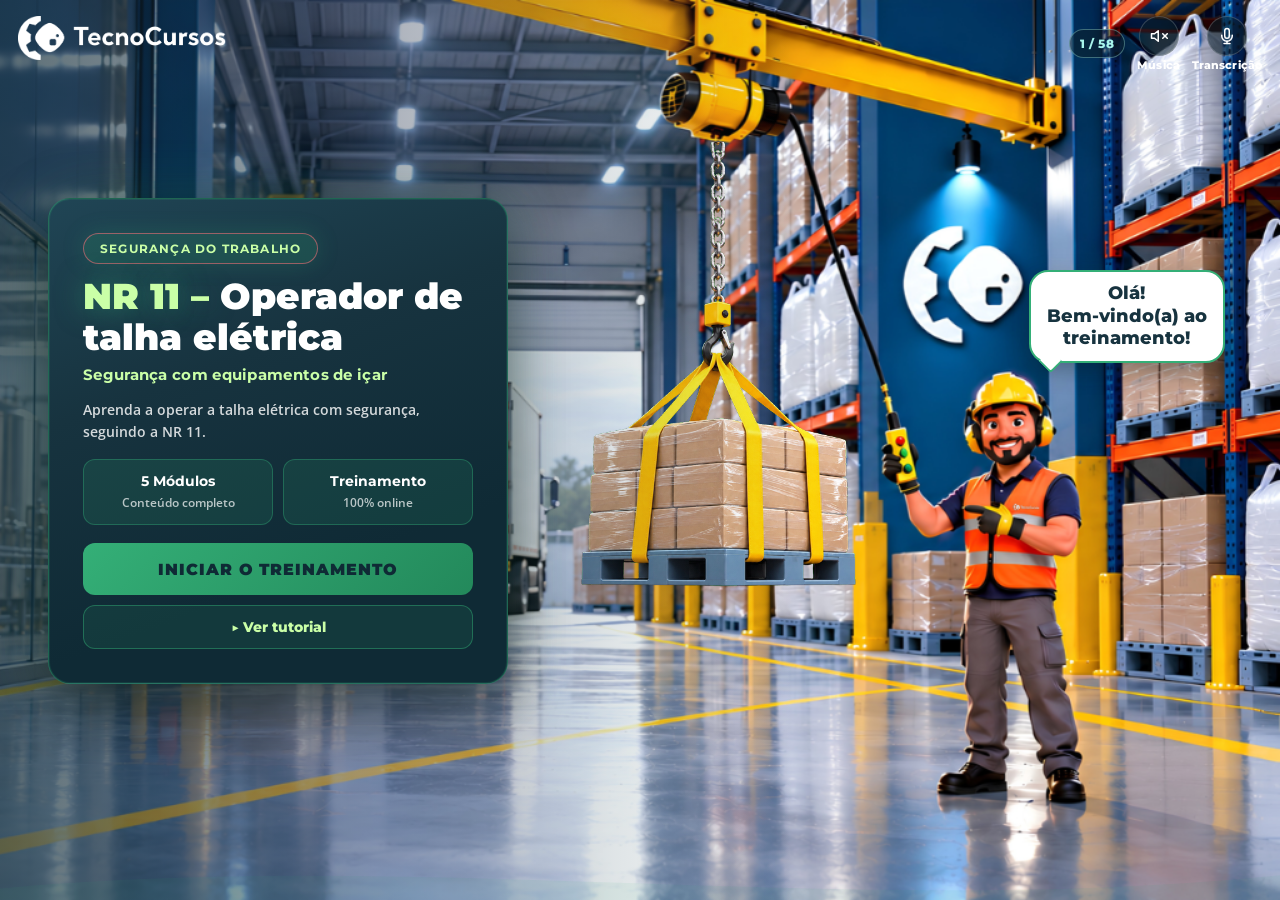
==== commit 8abd5ab6: "Atualiza fotos estilo fabrica, cache-bust e reservas Leroy/Pixar. Co-authored-by: Cursor <cursoragen" ====
--- a/sessao-aprender.html
+++ b/sessao-aprender.html
@@ -8,7 +8,7 @@
   <link href="https://fonts.googleapis.com/css2?family=Montserrat:wght@400;600;700;800;900&family=Open+Sans:wght@400;600;700&display=swap" rel="stylesheet">
   <script src="placeholders.js"></script>
   <link rel="stylesheet" href="question-screen.css?v=fat2">
-  <link rel="stylesheet" href="capa-animada.css?v=nr11-5">
+  <link rel="stylesheet" href="capa-animada.css?v=nr11-6">
   <link rel="stylesheet" href="fundo-novo.css?v=gradLaranja1">
   <link rel="stylesheet" href="menu-compacto.css?v=tres3">
   <link rel="stylesheet" href="atividades.css?v=balanca1">
@@ -35,7 +35,7 @@
     <!-- Capa (igual à referência) -->
     <section class="qs-home" id="home" aria-label="Abertura do treinamento">
       <div class="qs-home-photo" aria-hidden="true">
-        <img class="qs-home-photo-img" id="homePhotoImg" src="assets/fotos/capa-fundo.png" alt="Capa do treinamento: instrutor da TecnoCursos ao lado de uma estante de EPIs">
+        <img class="qs-home-photo-img" id="homePhotoImg" src="assets/fotos/capa-fundo.png?v=6" alt="Capa do treinamento: instrutor da TecnoCursos ao lado de uma estante de EPIs">
         <div class="qs-home-veil"></div>
       </div>
       <div class="qs-home-inner">
@@ -166,9 +166,9 @@
 
   <audio id="bg-music" loop preload="metadata" aria-hidden="true"></audio>
 
-  <script src="question-screen-data.js?v=fat1"></script>
+  <script src="question-screen-data.js?v=fat6"></script>
   <script src="question-screen.js?v=fat1"></script>
-  <script src="capa-animada.js?v=nr11-3"></script>
+  <script src="capa-animada.js?v=nr11-4"></script>
   <script src="narration-text.js?v=mergeFirstAid7"></script>
   <script src="narration.js?v=tts6"></script>
   <script>
--- a/capa-animada.css
+++ b/capa-animada.css
@@ -6,19 +6,19 @@
    Para desfazer: remova o <link> deste arquivo e o <script> capa-animada.js do sessao-aprender.html. */
 .qs-fx { position: absolute; pointer-events: none; overflow: hidden; --u: 1px; }
 /* faixa de recorte logo abaixo do corpo da talha (y ≥ 15,4 % da imagem): a corrente some "dentro" da talha */
-.qs-fx-clip { position: absolute; left: 0; width: 100%; top: 15.41%; height: 84.59%; overflow: hidden; }
+.qs-fx-clip { position: absolute; left: 0; width: 100%; top: 15.83%; height: 84.17%; overflow: hidden; }
 .qs-fx-pal {
   position: absolute; display: block; max-width: none; height: auto; user-select: none; -webkit-user-drag: none;
-  left: 56.2%; top: -6.53%; width: 17.94%;
+  left: 55.18%; top: -7.59%; width: 19.47%;
   animation: qsFxLift 6.5s ease-in-out infinite;
 }
 @keyframes qsFxLift {
   0%, 100% { transform: translateY(0); }
-  45%, 55% { transform: translateY(calc(var(--u) * -38)); }
+  45%, 55% { transform: translateY(calc(var(--u) * -30)); }
 }
 /* balão de fala: logo acima do capacete do instrutor (pés do balão a ~8 px da cabeça), com a ponta virada para ele */
 .qs-fx-say {
-  position: absolute; left: 84.6%; bottom: 59.6%; width: max-content; max-width: calc(var(--u) * 205);
+  position: absolute; left: 84.3%; bottom: 59.7%; width: max-content; max-width: calc(var(--u) * 205);
   padding: calc(var(--u) * 11) calc(var(--u) * 16);
   background: #fff; color: #17333f; border: calc(var(--u) * 3) solid #34af77; border-radius: calc(var(--u) * 20);
   font: 800 calc(var(--u) * 19)/1.25 "Montserrat", "Open Sans", sans-serif; text-align: center;
